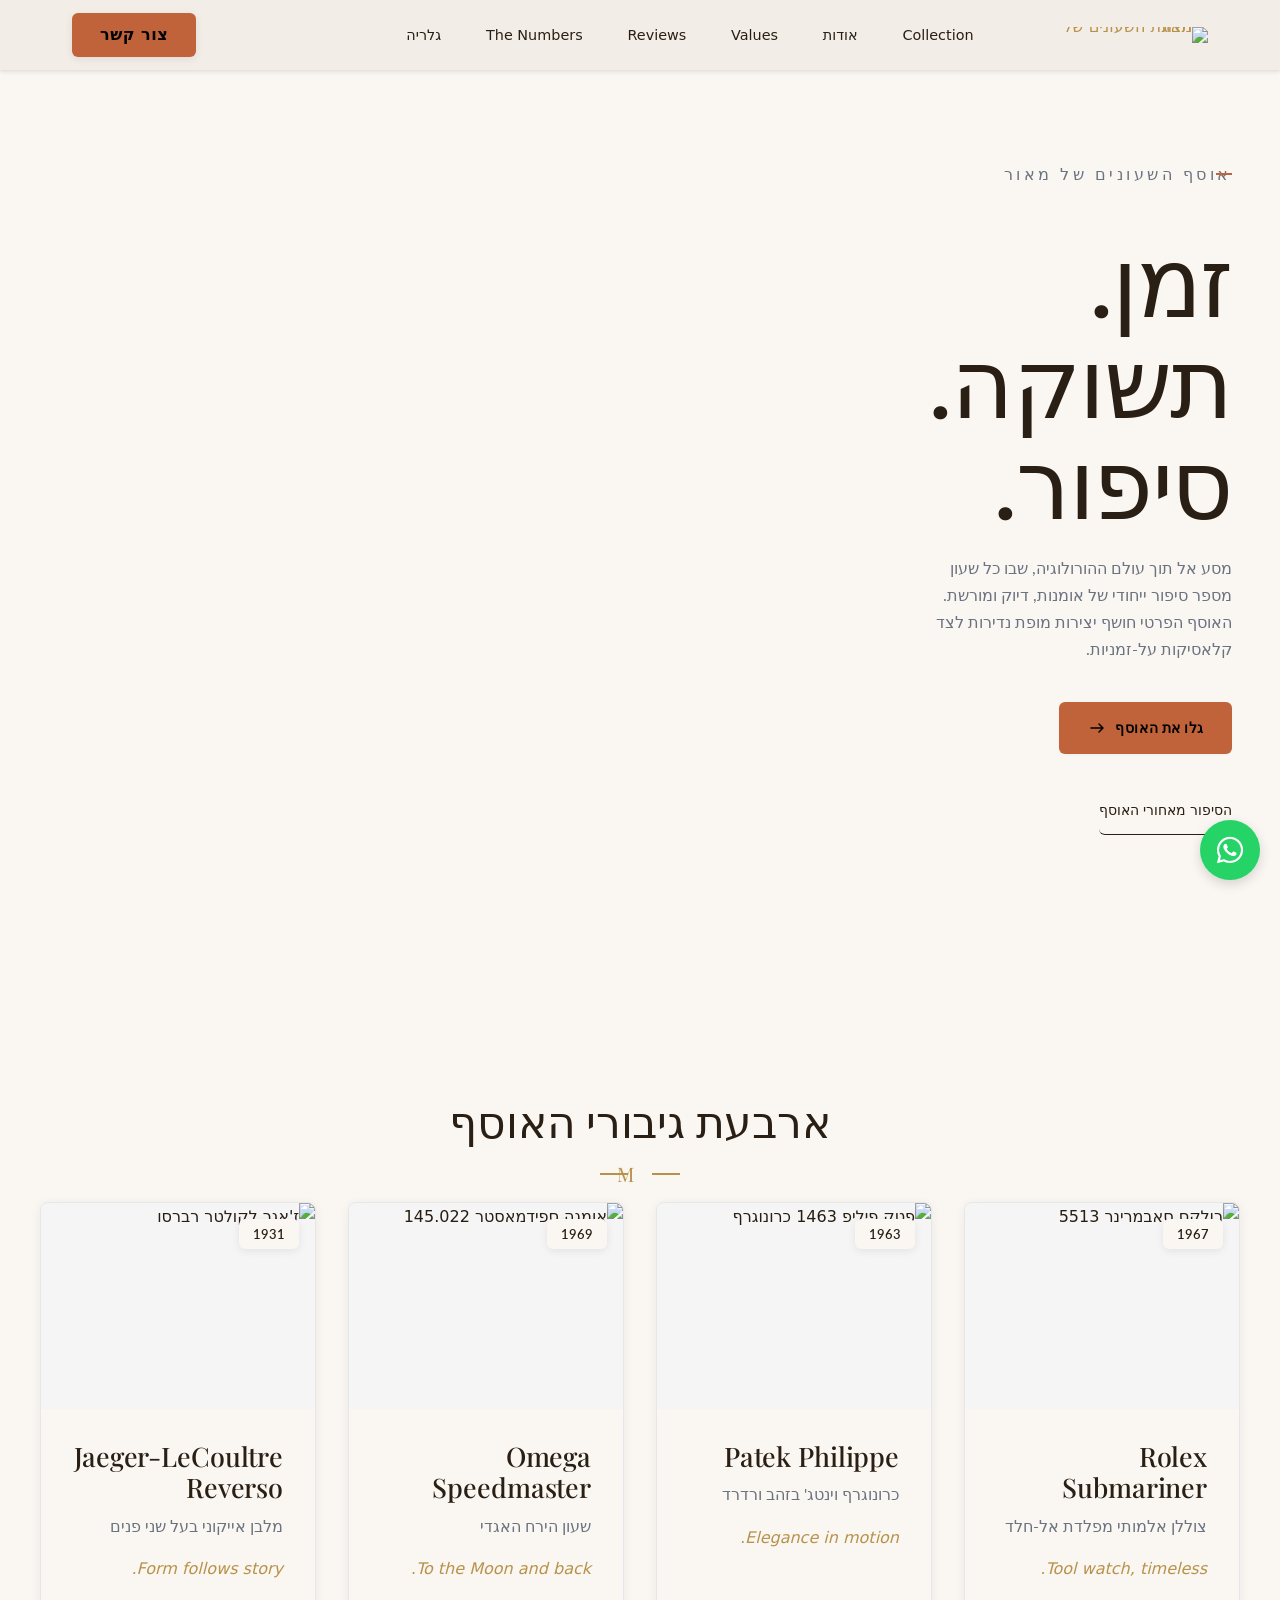
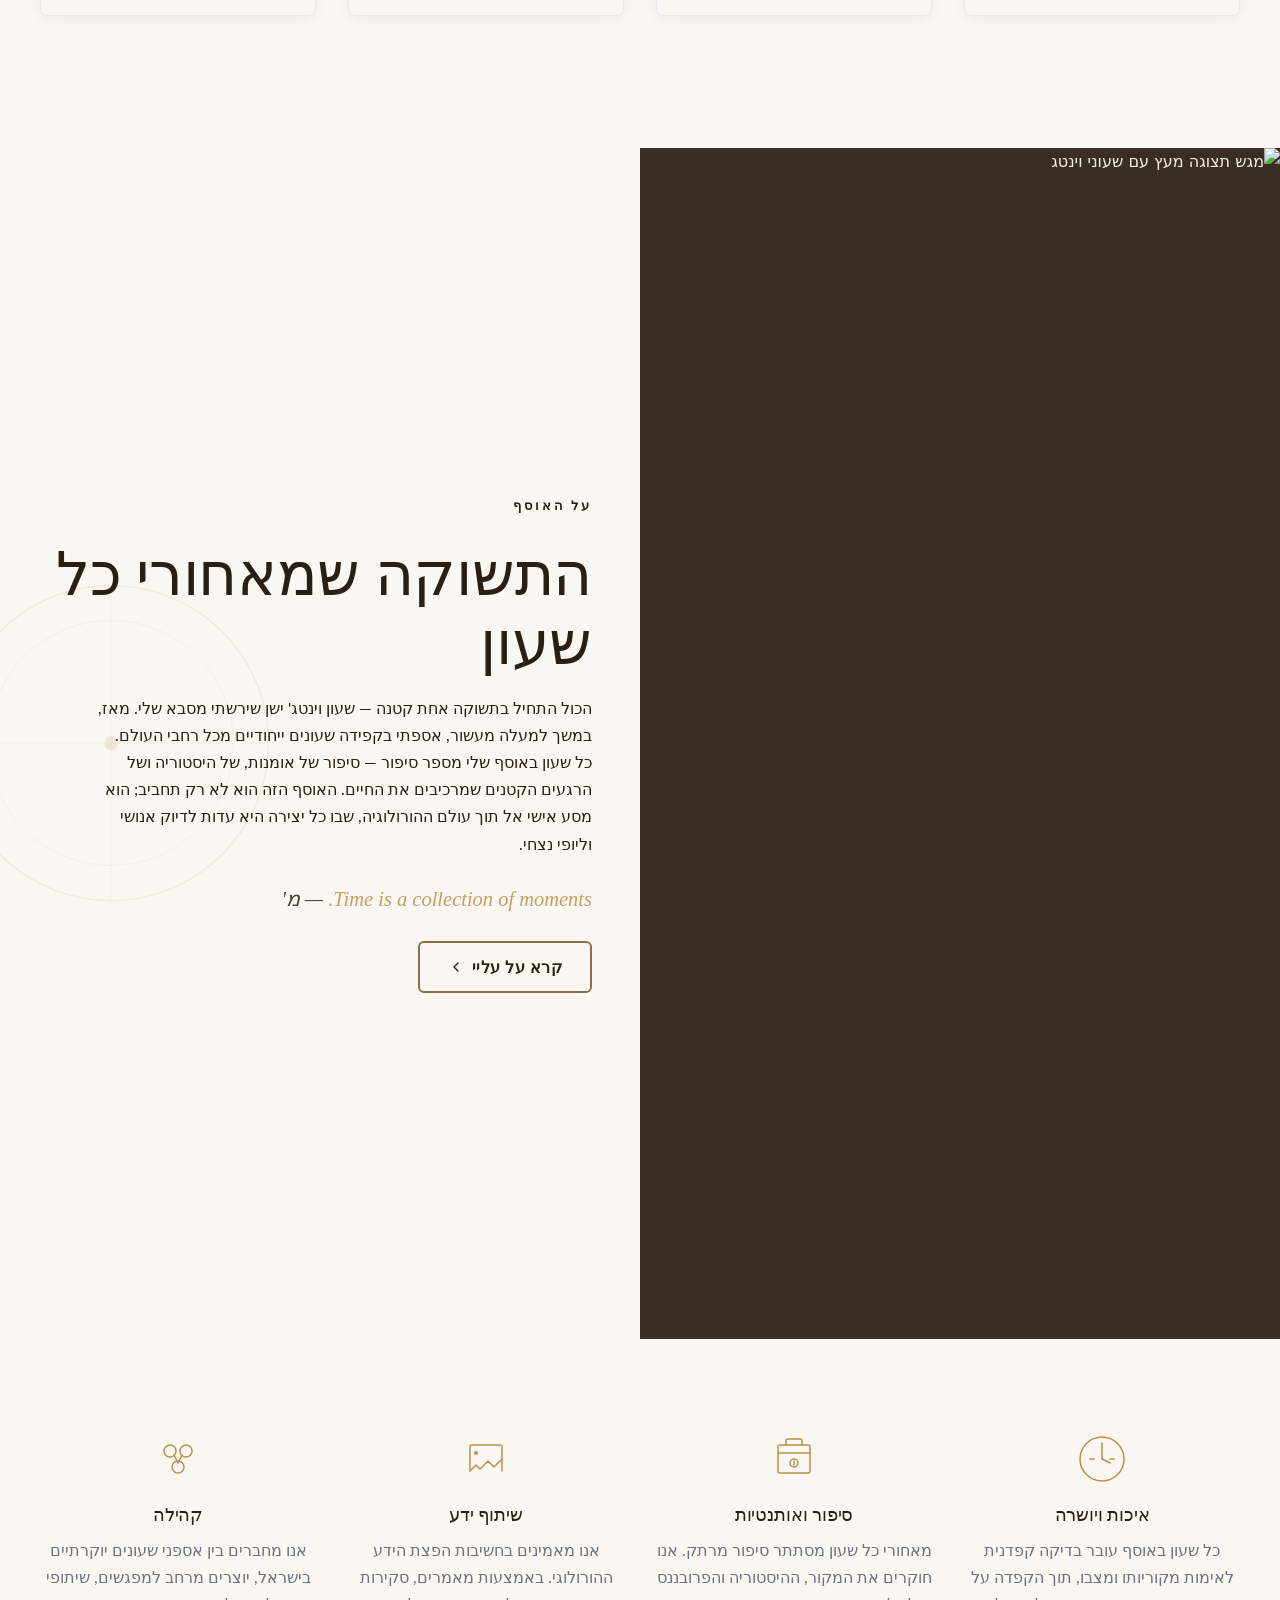
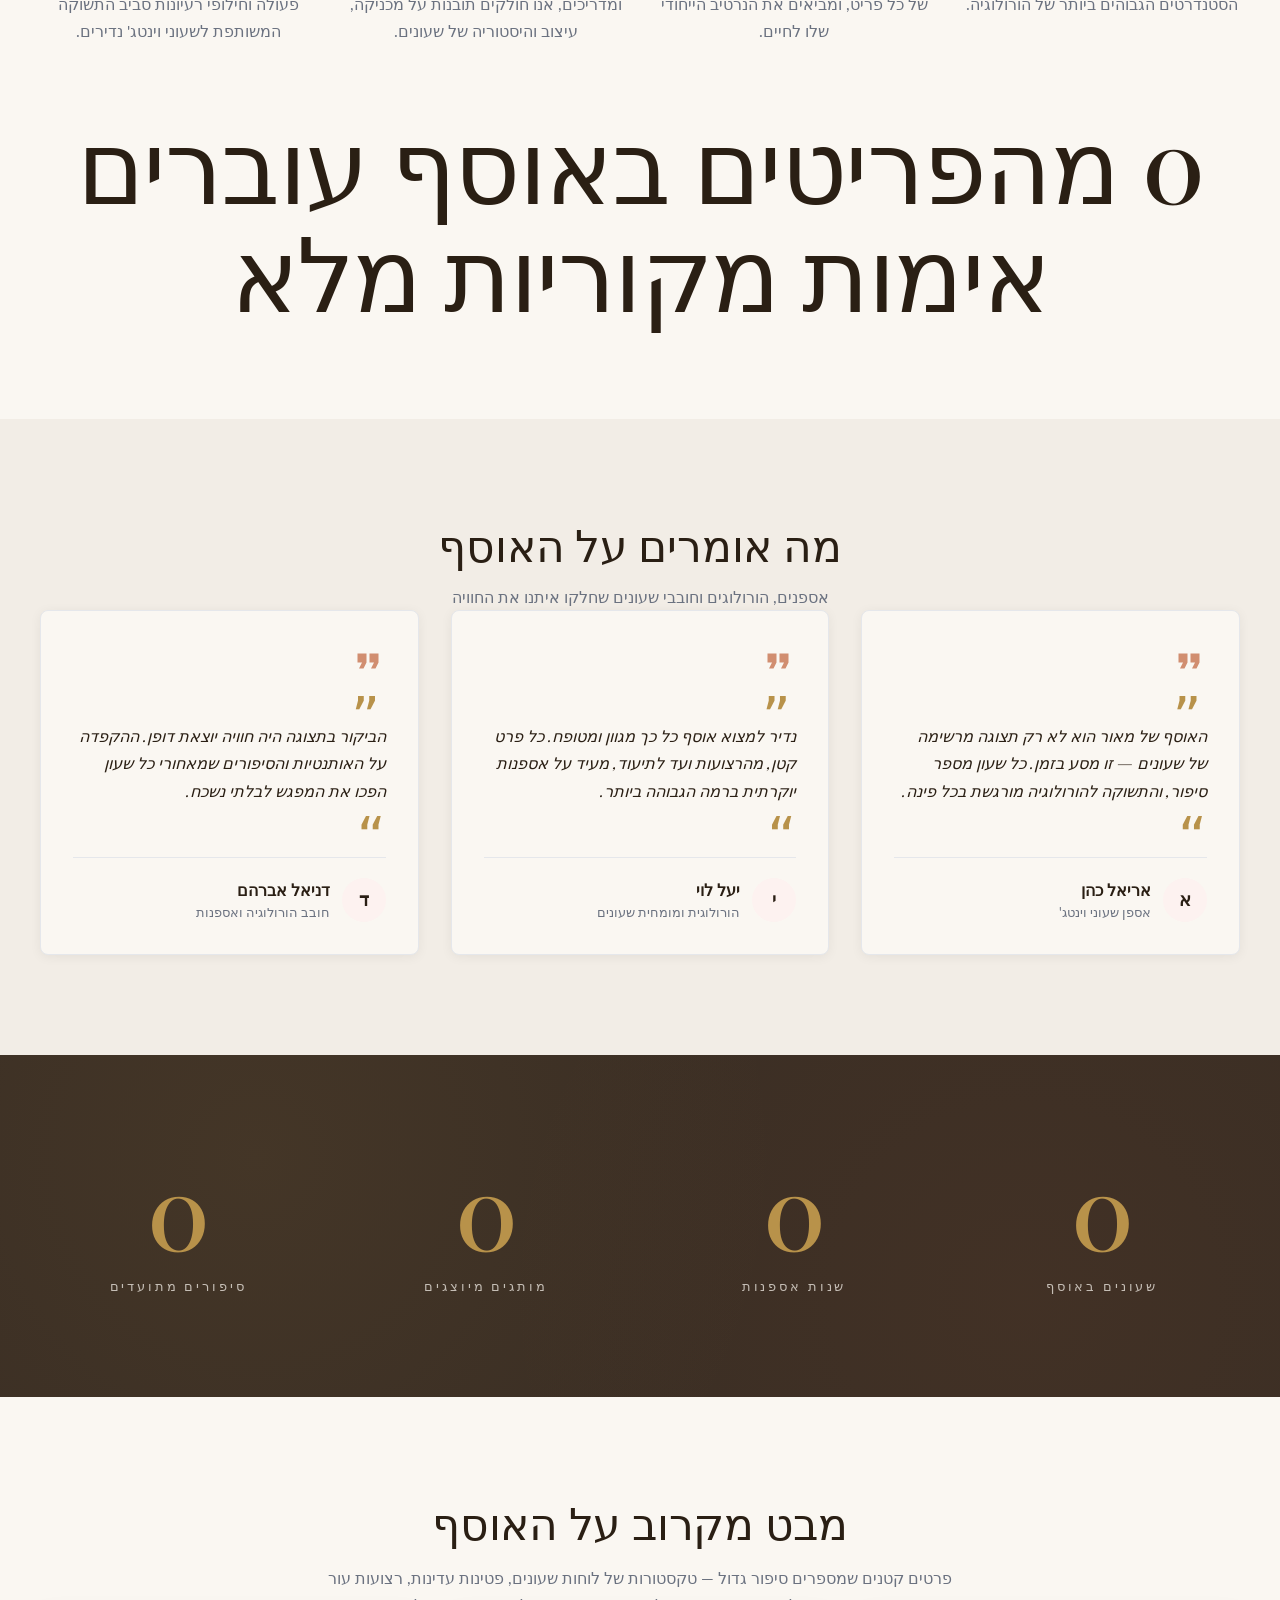
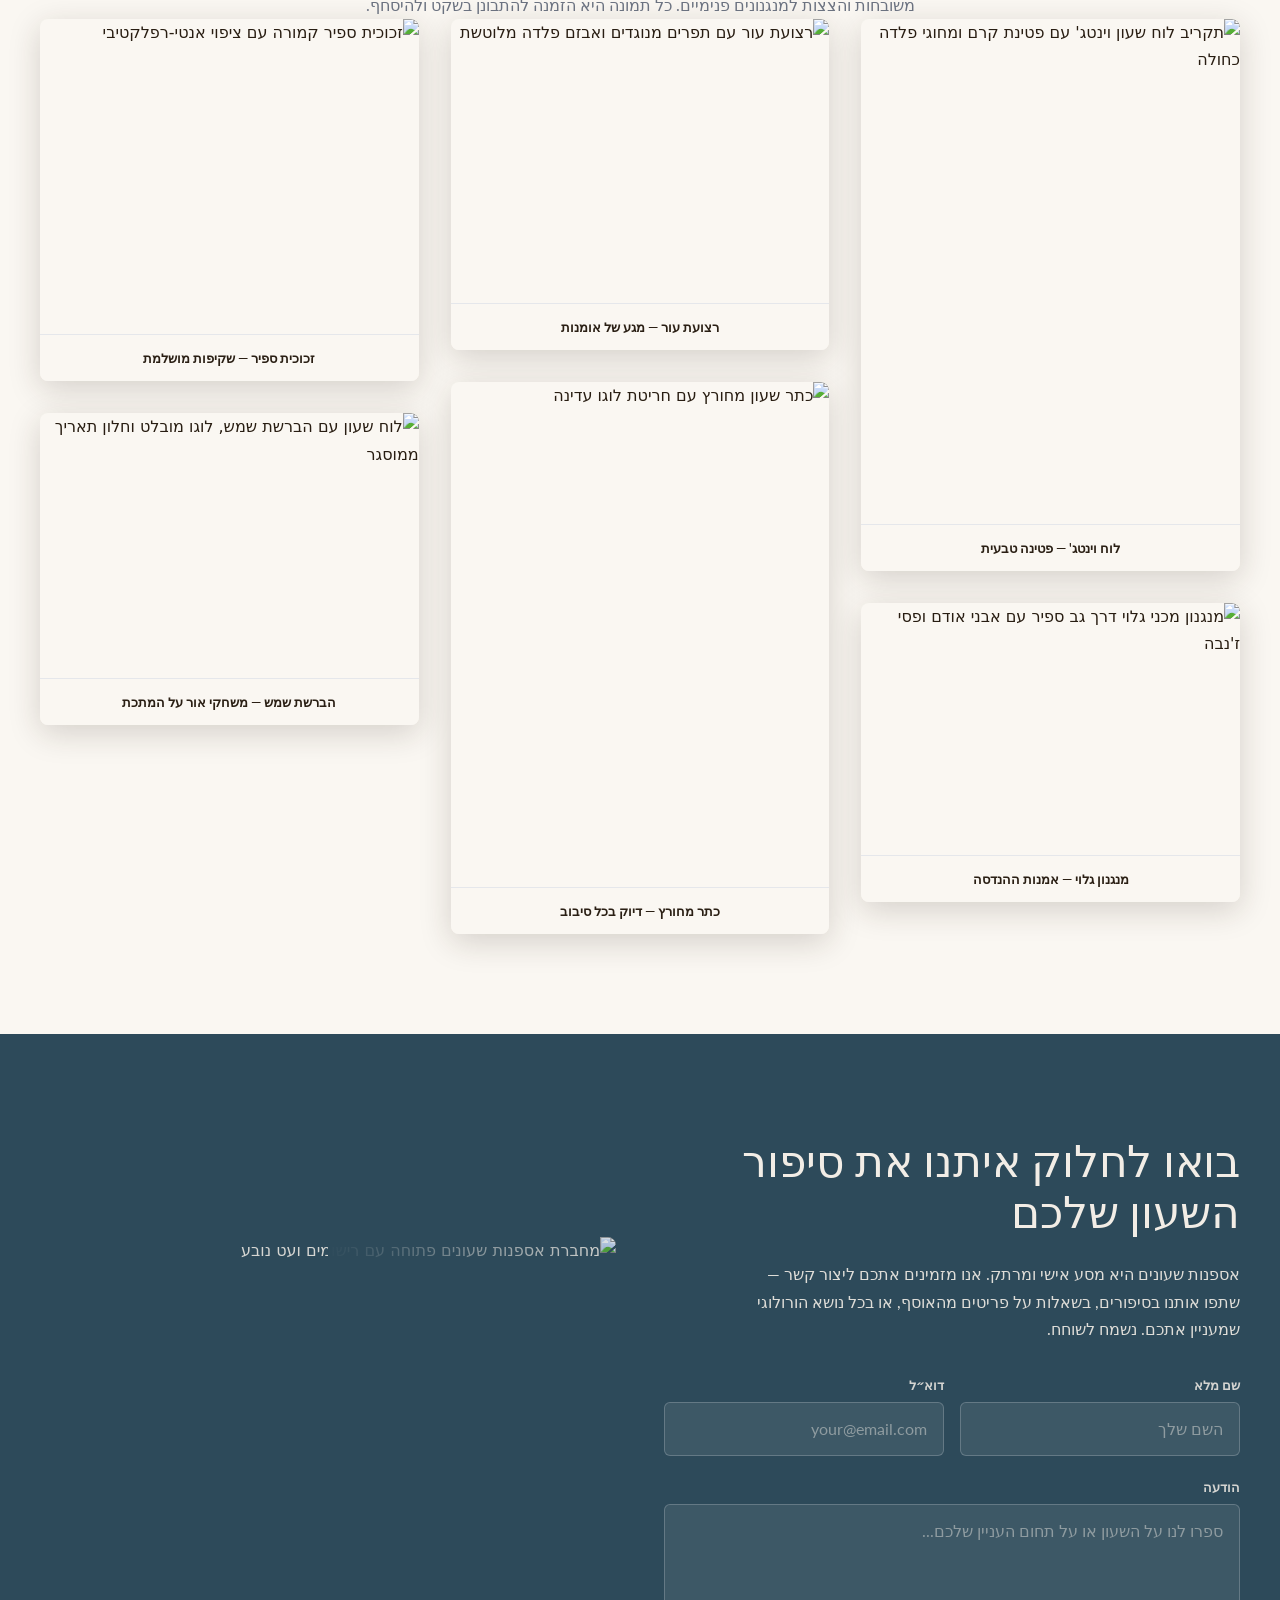
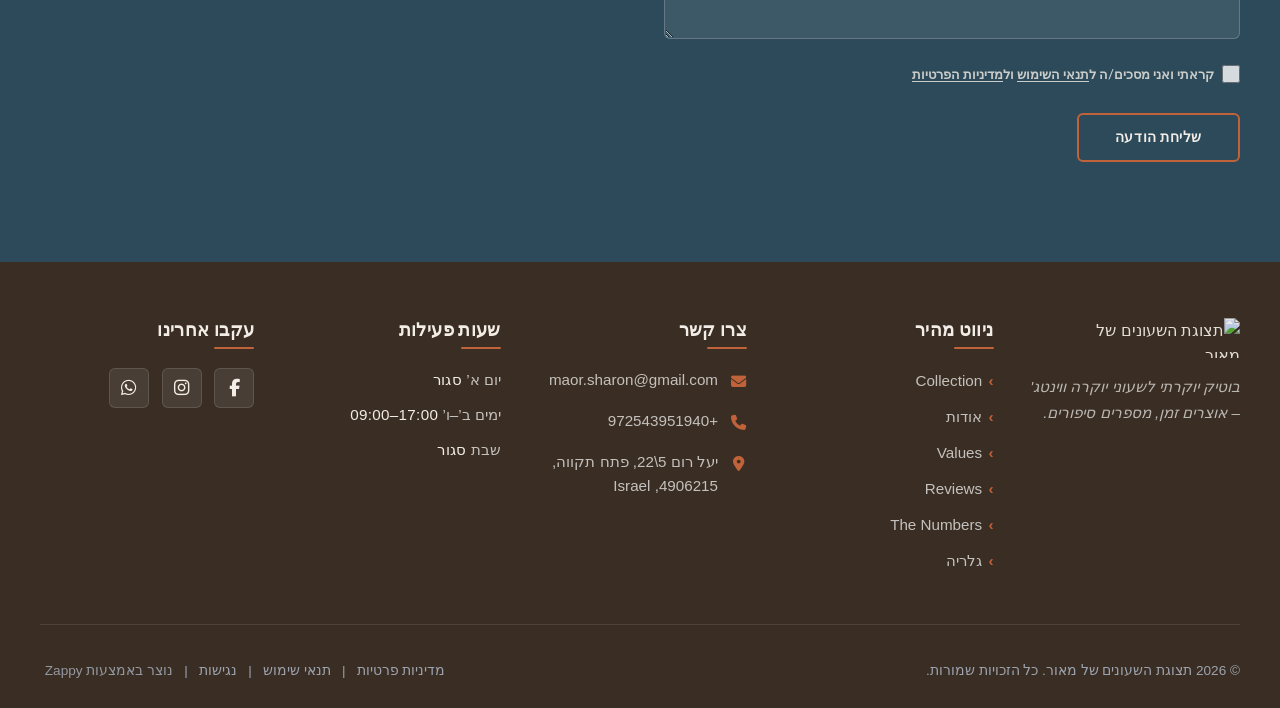
==== index.html @ b938b87b "Background sync: Progressive GitHub Sync" ====
<!DOCTYPE html>
<html lang="he" dir="rtl">
<head>
    <meta charset="UTF-8">
    <meta name="viewport" content="width=device-width, initial-scale=1.0">
    <meta name="robots" content="index, follow">
    <title>גלו את עולם ההורולוגיה — תצוגת השעונים של מאור</title>
    <meta name="description" content="התאהבו באוסף שעוני וינטג&#39; נדירים ויוקרתיים המוצגים בקפידה. חוויה הורולוגית עשירה שמחברת בין אומנות, זמן ותשוקה. היכנסו עכשיו והתרשמו!">
    <meta name="keywords" content="iw388105, אספנות שעונים יוקרתיים בישראל, שעוני וינטג' נדירים לאספנים, הורולוגיה ואספנות שעונים, תצוגת שעונים אספניים">
    
    <!-- Favicons -->
    <link rel="icon" type="image/x-icon" href="/assets/favicon.ico">
    <link rel="icon" type="image/png" sizes="16x16" href="/assets/favicon-16x16.png">
    <link rel="icon" type="image/png" sizes="32x32" href="/assets/favicon-32x32.png">
    <link rel="icon" type="image/png" sizes="48x48" href="/assets/favicon-48x48.png">
    <link rel="icon" type="image/png" sizes="192x192" href="/assets/favicon-192x192.png">
    <link rel="icon" type="image/png" sizes="512x512" href="/assets/favicon-512x512.png">
    <link rel="apple-touch-icon" href="/assets/apple-touch-icon.png">
    <!-- Zappy Analytics -->
<script>
(function() {
  'use strict';
  
  // Configuration
  var config = {
    websiteId: '06563b8d-215b-47f3-a5c0-c497921f1e57',
    apiUrl: 'https://qaapi.zappy5.com/api/analytics/track',
    sessionDuration: 30 * 60 * 1000, // 30 minutes
    visitorDuration: 30 * 24 * 60 * 60 * 1000, // 30 days
    trackPageViews: true,
    trackClicks: true,
    trackFormSubmissions: true
  };
  
  // Generate or retrieve persistent visitor ID (30 days)
  function getVisitorId() {
    var visitorKey = 'zappy_visitor_' + config.websiteId;
    var visitor = null;
    
    try {
      visitor = localStorage.getItem(visitorKey);
      if (visitor) {
        var visitorData = JSON.parse(visitor);
        var now = Date.now();
        
        // Check if visitor ID is still valid (30 days)
        if (now - visitorData.created < config.visitorDuration) {
          // Update last seen timestamp
          visitorData.lastSeen = now;
          localStorage.setItem(visitorKey, JSON.stringify(visitorData));
          return visitorData.id;
        }
      }
    } catch (e) {
      console.warn('Zappy Analytics: LocalStorage not available');
    }
    
    // Generate new visitor ID
    var newVisitorId = 'zv_' + Date.now() + '_' + Math.random().toString(36).substr(2, 9);
    
    try {
      localStorage.setItem(visitorKey, JSON.stringify({
        id: newVisitorId,
        created: Date.now(),
        lastSeen: Date.now()
      }));
    } catch (e) {
      // Continue without local storage
    }
    
    return newVisitorId;
  }
  
  // Generate or retrieve session ID (30 minutes)
  function getSessionId() {
    var sessionKey = 'zappy_session_' + config.websiteId;
    var session = null;
    
    try {
      session = sessionStorage.getItem(sessionKey);
      if (session) {
        var sessionData = JSON.parse(session);
        var now = Date.now();
        
        // Check if session is still valid
        if (now - sessionData.timestamp < config.sessionDuration) {
          // Update timestamp
          sessionData.timestamp = now;
          sessionStorage.setItem(sessionKey, JSON.stringify(sessionData));
          return sessionData.id;
        }
      }
    } catch (e) {
      console.warn('Zappy Analytics: SessionStorage not available');
    }
    
    // Generate new session ID
    var newSessionId = 'zs_' + Date.now() + '_' + Math.random().toString(36).substr(2, 9);
    
    try {
      sessionStorage.setItem(sessionKey, JSON.stringify({
        id: newSessionId,
        timestamp: Date.now()
      }));
    } catch (e) {
      // Continue without session storage
    }
    
    return newSessionId;
  }
  
  var visitorId = getVisitorId();
  var sessionId = getSessionId();
  
  // Site Optimization Agent — visual heatmap helpers
  function getBandAnchor(el) {
    var node = el;
    while (node && node !== document.body) {
      if (node.getAttribute && node.getAttribute('data-band-index') != null) {
        return { bandIndex: node.getAttribute('data-band-index'), sectionId: node.id || null };
      }
      node = node.parentElement;
    }
    node = el;
    while (node && node !== document.body) {
      if (node.tagName === 'SECTION' && node.id) {
        return { bandIndex: null, sectionId: node.id };
      }
      node = node.parentElement;
    }
    return { bandIndex: null, sectionId: null };
  }
  function heatmapFields(el, e) {
    var anchor = getBandAnchor(el);
    return {
      x: Math.round((e && e.pageX) || 0),
      y: Math.round((e && e.pageY) || 0),
      bandIndex: anchor.bandIndex,
      sectionId: anchor.sectionId
    };
  }
  function mergeFields(base, extra) {
    for (var k in extra) { if (Object.prototype.hasOwnProperty.call(extra, k)) base[k] = extra[k]; }
    return base;
  }
  // Track an event
  function trackEvent(eventType, data) {
    data = data || {};
    
    var eventData = {
      website_id: config.websiteId,
      event_type: eventType,
      page_path: window.location.pathname,
      referrer: document.referrer || 'direct',
      visitor_id: visitorId,
      session_id: sessionId,
      metadata: data
    };
    
    // Use sendBeacon if available (better for page unload events)
    if (navigator.sendBeacon) {
      var blob = new Blob([JSON.stringify(eventData)], { type: 'application/json' });
      navigator.sendBeacon(config.apiUrl, blob);
    } else {
      // Fallback to fetch
      fetch(config.apiUrl, {
        method: 'POST',
        headers: {
          'Content-Type': 'application/json'
        },
        body: JSON.stringify(eventData),
        keepalive: true
      }).catch(function(error) {
        console.warn('Zappy Analytics: Failed to track event', error);
      });
    }
  }
  
  // Track page view
  if (config.trackPageViews) {
    trackEvent('pageview', {
      title: document.title,
      url: window.location.href
    });
  }
  
  // Track clicks on important elements
  if (config.trackClicks) {
    document.addEventListener('click', function(e) {
      var target = e.target;
      
      // Track button clicks (counted as actions)
      if (target.tagName === 'BUTTON' || target.closest('button')) {
        var button = target.tagName === 'BUTTON' ? target : target.closest('button');
        var clickMeta = {
          element: 'button',
          text: button.textContent.trim().substring(0, 100),
          id: button.id || null,
          class: button.className || null
        };
        mergeFields(clickMeta, heatmapFields(button, e));
        trackEvent('click', clickMeta);
      }
      
      // Track link clicks (navigation - not counted as actions)
      else if (target.tagName === 'A' || target.closest('a')) {
        var link = target.tagName === 'A' ? target : target.closest('a');
        var navMeta = {
          element: 'link',
          text: link.textContent.trim().substring(0, 100),
          href: link.href,
          external: link.hostname !== window.location.hostname
        };
        mergeFields(navMeta, heatmapFields(link, e));
        trackEvent('navigation', navMeta);
      }
    }, true);
  }
  
  // Track scroll depth milestones (visual heatmap reach signal)
  (function() {
    var milestones = [25, 50, 75, 100];
    var fired = {};
    var maxDepth = 0;
    function computeDepth() {
      var doc = document.documentElement;
      var scrollable = (doc.scrollHeight - window.innerHeight);
      if (scrollable <= 0) return 100;
      return Math.min(100, Math.round(((window.scrollY || window.pageYOffset || 0) / scrollable) * 100));
    }
    var ticking = false;
    function onScroll() {
      if (ticking) return;
      ticking = true;
      window.requestAnimationFrame(function() {
        var depth = computeDepth();
        if (depth > maxDepth) maxDepth = depth;
        for (var i = 0; i < milestones.length; i++) {
          var m = milestones[i];
          if (depth >= m && !fired[m]) {
            fired[m] = true;
            trackEvent('scroll_depth', { milestone: m, maxDepthPct: maxDepth });
          }
        }
        ticking = false;
      });
    }
    window.addEventListener('scroll', onScroll, { passive: true });
  })();
  
  // Track form submissions
  if (config.trackFormSubmissions) {
    document.addEventListener('submit', function(e) {
      var form = e.target;
      
      trackEvent('form_submit', {
        form_id: form.id || null,
        form_name: form.name || null,
        form_action: form.action || null,
        form_method: form.method || 'GET'
      });
    }, true);
  }
  
  // Track time on page (send on page unload)
  var pageLoadTime = Date.now();
  
  window.addEventListener('beforeunload', function() {
    var timeOnPage = Math.floor((Date.now() - pageLoadTime) / 1000); // in seconds
    
    trackEvent('page_unload', {
      time_on_page: timeOnPage,
      page_path: window.location.pathname
    });
  });
  
  // Expose tracking function globally for custom events
  window.zappyAnalytics = {
    track: trackEvent,
    getVisitorId: function() { return visitorId; },
    getSessionId: function() { return sessionId; }
  };
  
})();
</script>
<!-- End Zappy Analytics -->
    <meta property="og:title" content="גלו את עולם ההורולוגיה — תצוגת השעונים של מאור">
    <meta property="og:description" content="התאהבו באוסף שעוני וינטג&#39; נדירים ויוקרתיים המוצגים בקפידה. חוויה הורולוגית עשירה שמחברת בין אומנות, זמן ותשוקה. היכנסו עכשיו והתרשמו!">
    <meta name="twitter:card" content="summary_large_image">
    <meta name="twitter:title" content="גלו את עולם ההורולוגיה — תצוגת השעונים של מאור">
    <meta name="twitter:description" content="התאהבו באוסף שעוני וינטג&#39; נדירים ויוקרתיים המוצגים בקפידה. חוויה הורולוגית עשירה שמחברת בין אומנות, זמן ותשוקה. היכנסו עכשיו והתרשמו!">
    <meta property="og:type" content="website">
  <meta property="og:locale" content="he_IL">
  
  
  
  
  
  <link rel="stylesheet" href="https://cdnjs.cloudflare.com/ajax/libs/font-awesome/6.4.0/css/all.min.css">
  <link rel="stylesheet" href="https://fonts.googleapis.com/css2?family=Playfair+Display:wght@400;500;600;700&amp;family=Lato:wght@400;700&amp;display=swap">
  <script defer="" data-zappy-gsap="https://cdnjs.cloudflare.com/ajax/libs/gsap/3.12.5/gsap.min.js" src="https://cdnjs.cloudflare.com/ajax/libs/gsap/3.12.5/gsap.min.js"></script>
  <script defer="" data-zappy-gsap="https://cdnjs.cloudflare.com/ajax/libs/gsap/3.12.5/ScrollTrigger.min.js" src="https://cdnjs.cloudflare.com/ajax/libs/gsap/3.12.5/ScrollTrigger.min.js"></script>
  <link rel="preconnect" href="https://fonts.googleapis.com">
  <link rel="preconnect" href="https://fonts.gstatic.com" crossorigin="">
  <style>
    .skip-link { position: absolute; top: 0; left: 0; transform: translateY(-200%); padding: 12px 18px; background: var(--bg-dark, #1a1a1a); color: var(--text-light, #fff); font-weight: 600; border-radius: 0 0 8px 0; z-index: 10000; }
    .skip-link:focus { transform: none; outline: 2px solid var(--ring, #fff); outline-offset: 2px; }
    :focus-visible { outline: 2px solid var(--ring, currentColor); outline-offset: 3px; }
  </style>


  
    <!-- Favicons -->
    <link rel="icon" type="image/x-icon" href="/assets/favicon.ico">
    <link rel="icon" type="image/png" sizes="16x16" href="/assets/favicon-16x16.png">
    <link rel="icon" type="image/png" sizes="32x32" href="/assets/favicon-32x32.png">
    <link rel="icon" type="image/png" sizes="48x48" href="/assets/favicon-48x48.png">
    <link rel="icon" type="image/png" sizes="192x192" href="/assets/favicon-192x192.png">
    <link rel="icon" type="image/png" sizes="512x512" href="/assets/favicon-512x512.png">
    <link rel="apple-touch-icon" href="/assets/apple-touch-icon.png">
    <!-- Cookie Consent -->
    <link rel="stylesheet" href="https://cdn.jsdelivr.net/npm/vanilla-cookieconsent@3/dist/cookieconsent.css">
    <script src="https://cdn.jsdelivr.net/npm/vanilla-cookieconsent@3/dist/cookieconsent.umd.js"></script>
    <!-- Mickidum Accessibility Toolbar -->
    <script src="https://cdn.jsdelivr.net/gh/mickidum/acc_toolbar/acctoolbar/acctoolbar.min.js"></script>
    <link rel="stylesheet" href="/styles.css">
    <script>window.ZAPPY_WEBSITE_ID = "06563b8d-215b-47f3-a5c0-c497921f1e57"; window.ZAPPY_API_BASE = "https://qaapi.zappy5.com";</script>

    <style id="zappy-dropdown-submenu-styles">
      /* ========== DESKTOP DROPDOWN SUBMENU STYLES ========== */
      /* Base styles for dropdown submenus - parent must be positioned */
      .nav-menu li:has(.sub-menu), nav li:has(.sub-menu), .navbar li:has(.sub-menu), #navMenu li:has(.sub-menu) { position: relative; }
      /* Submenu base - hidden by default */
      .nav-menu .sub-menu, nav .sub-menu, .navbar .sub-menu, #navMenu .sub-menu { display: block !important; position: absolute !important; top: 100%; left: 0; min-width: 220px; background: white; border-radius: 8px; box-shadow: 0 8px 25px rgba(0,0,0,0.15); padding: 8px 0; opacity: 0; visibility: hidden; transform: translateY(10px); transition: all 0.3s ease; z-index: 1000; list-style: none; pointer-events: none; }
      /* CRITICAL: Desktop hover styles to show dropdown */
      .nav-menu li:hover > .sub-menu, nav li:hover > .sub-menu, .navbar li:hover > .sub-menu, #navMenu li:hover > .sub-menu { opacity: 1 !important; visibility: visible !important; transform: translateY(0) !important; pointer-events: auto !important; }
      /* Submenu item styling */
      .sub-menu li { list-style: none; margin: 0; padding: 0; }
      .sub-menu a { display: block !important; padding: 10px 16px !important; color: var(--text-dark, #333) !important; font-weight: 500; text-decoration: none; white-space: nowrap; transition: background-color 0.2s; }
      .sub-menu .zappy-nav-child > a { padding-left: 28px !important; font-size: 0.9em !important; opacity: 0.85 !important; }
      [dir="rtl"] .sub-menu .zappy-nav-child > a, html[lang="he"] .sub-menu .zappy-nav-child > a, html[lang="ar"] .sub-menu .zappy-nav-child > a { padding-left: 10px !important; padding-right: 28px !important; }
      .sub-menu .zappy-nav-parent > a { font-weight: 600 !important; }
      .sub-menu a:hover { background-color: #f5f5f5; }
      /* RTL (Hebrew/Arabic) dropdown positioning */
      [dir="rtl"] .nav-menu .sub-menu, [dir="rtl"] nav .sub-menu, [dir="rtl"] .navbar .sub-menu, html[lang="he"] .nav-menu .sub-menu, html[lang="he"] nav .sub-menu, html[lang="he"] .navbar .sub-menu, html[lang="ar"] .nav-menu .sub-menu, html[lang="ar"] nav .sub-menu, html[lang="ar"] .navbar .sub-menu { left: auto !important; right: 0 !important; }
      /* Hide empty dropdown menus (exclude catalog sub-menus that use <a> children instead of <li>) */
      .sub-menu:empty, .sub-menu:not(:has(li:not(.zappy-hidden-menu-item))):not(:has(> a)), .sub-menu:not(:has(li)):not(:has(> a)) { display: none !important; opacity: 0 !important; visibility: hidden !important; pointer-events: none !important; }
      /* Desktop: show submenu on Menu Group hover */
      li:has(.menu-group-title):hover > .sub-menu { opacity: 1 !important; visibility: visible !important; transform: translateY(0) !important; pointer-events: auto !important; }
      /* Menu Group title styling */
      .nav-menu > li > .menu-group-title, #navMenu > li > .menu-group-title { display: inline-block; padding: 0.5rem 1rem; cursor: default; user-select: none; }
      
      /* ========== MOBILE SUBMENU STYLES ========== */
      @media (max-width: 768px) {
        .nav-menu .sub-menu, nav .sub-menu, .navbar .sub-menu, #navMenu .sub-menu { position: static !important; transform: none !important; box-shadow: none !important; background: transparent !important; max-height: 0; overflow: hidden; opacity: 0; visibility: hidden; transition: max-height 0.3s ease, opacity 0.3s ease; padding: 0 !important; border-radius: 0 !important; }
        .navbar .sub-menu.mobile-expanded, .nav-menu .sub-menu.mobile-expanded, #navMenu .sub-menu.mobile-expanded { max-height: none !important; overflow-y: visible !important; opacity: 1 !important; visibility: visible !important; padding: 8px 0 8px 16px !important; }
        [dir="rtl"] .sub-menu.mobile-expanded, html[lang="he"] .sub-menu.mobile-expanded { padding: 8px 16px 8px 0 !important; }
        /* Disable hover behavior on mobile */
        .nav-menu li:hover > .sub-menu, nav li:hover > .sub-menu, .navbar li:hover > .sub-menu, #navMenu li:hover > .sub-menu { opacity: 0; visibility: hidden; pointer-events: none; }
        .nav-menu li > .sub-menu.mobile-expanded, nav li > .sub-menu.mobile-expanded, .navbar li > .sub-menu.mobile-expanded, #navMenu li > .sub-menu.mobile-expanded { opacity: 1 !important; visibility: visible !important; pointer-events: auto !important; }
        .nav-menu li:has(.sub-menu), nav li:has(.sub-menu), .navbar li:has(.sub-menu), #navMenu li:has(.sub-menu) { display: flex !important; flex-wrap: wrap !important; align-items: center !important; position: relative !important; min-height: 44px !important; }
        .nav-menu li:has(.sub-menu) > a, nav li:has(.sub-menu) > a, .navbar li:has(.sub-menu) > a, #navMenu li:has(.sub-menu) > a { flex: 1 !important; min-width: 0 !important; }
        .nav-menu li:has(.sub-menu) > .menu-group-title, nav li:has(.sub-menu) > .menu-group-title, .navbar li:has(.sub-menu) > .menu-group-title, #navMenu li:has(.sub-menu) > .menu-group-title { flex: 1 !important; min-width: 0 !important; padding: 0 !important; line-height: inherit !important; }
        .nav-menu li:has(.sub-menu) > .sub-menu, nav li:has(.sub-menu) > .sub-menu, .navbar li:has(.sub-menu) > .sub-menu, #navMenu li:has(.sub-menu) > .sub-menu { flex-basis: 100% !important; width: 100% !important; }
        .nav-menu li:has(.sub-menu) > a [class*="chevron"], .nav-menu li:has(.sub-menu) > a [class*="arrow"], .nav-menu li:has(.sub-menu) > a .fa-chevron-down, .nav-menu li:has(.sub-menu) > a .fa-angle-down, nav li:has(.sub-menu) > a [class*="chevron"], nav li:has(.sub-menu) > a [class*="arrow"], #navMenu li:has(.sub-menu) > a [class*="chevron"], #navMenu li:has(.sub-menu) > a [class*="arrow"] { display: none !important; visibility: hidden !important; }
        .mobile-submenu-toggle { display: flex !important; align-items: center !important; justify-content: center !important; width: 44px !important; height: auto !important; background: transparent !important; border: none !important; cursor: pointer !important; color: var(--text-dark) !important; position: static !important; flex-shrink: 0 !important; align-self: stretch !important; z-index: 2 !important; padding: 0 !important; margin: 0 !important; }
        .mobile-submenu-toggle::after { content: '' !important; width: 0 !important; height: 0 !important; border-left: 6px solid transparent !important; border-right: 6px solid transparent !important; border-top: 7px solid currentColor !important; transition: transform 0.3s ease !important; }
        .mobile-submenu-toggle.expanded::after { transform: rotate(180deg) !important; }
        .sub-menu a { padding: 10px 0 !important; display: block !important; color: var(--text-dark) !important; white-space: normal !important; }
        .sub-menu .zappy-nav-child > a { padding-left: 28px !important; font-size: 0.9em !important; opacity: 0.85 !important; }
        [dir="rtl"] .sub-menu .zappy-nav-child > a, html[lang="he"] .sub-menu .zappy-nav-child > a, html[lang="ar"] .sub-menu .zappy-nav-child > a { padding-left: 0 !important; padding-right: 28px !important; }
        .sub-menu .zappy-nav-parent > a { font-weight: 600 !important; }
        .nav-menu.active, #navMenu.active { max-width: 100vw !important; overflow-x: hidden !important; box-sizing: border-box !important; }
        .navbar .sub-menu li a, nav.navbar .sub-menu li a, .zappy-products-dropdown .sub-menu a { color: var(--text-dark) !important; }
      }
      @media (min-width: 769px) { .mobile-submenu-toggle { display: none !important; } }
    </style>

    <style id="zappy-widget-visibility">
      html[dir="rtl"] .whatsapp-float { right: 20px !important; left: auto !important; }
      html[dir="ltr"] .whatsapp-float, html:not([dir]) .whatsapp-float { left: 20px !important; right: auto !important; }
      html[dir="rtl"] #mic-access-tool-general-button, html[dir="rtl"] .mic-access-tool-general-button,
      html[dir="rtl"] #mic-init-access-tool .mic-access-tool-general-button,
      html[dir="rtl"] #mic-init-access-tool #mic-access-tool-general-button,
      html[dir="rtl"] ._access-icon { left: 20px !important; right: auto !important; }
      html[dir="ltr"] #mic-access-tool-general-button, html[dir="ltr"] .mic-access-tool-general-button,
      html[dir="ltr"] #mic-init-access-tool .mic-access-tool-general-button,
      html[dir="ltr"] #mic-init-access-tool #mic-access-tool-general-button,
      html[dir="ltr"] ._access-icon,
      html:not([dir]) #mic-access-tool-general-button, html:not([dir]) .mic-access-tool-general-button,
      html:not([dir]) #mic-init-access-tool .mic-access-tool-general-button,
      html:not([dir]) #mic-init-access-tool #mic-access-tool-general-button,
      html:not([dir]) ._access-icon { right: 20px !important; left: auto !important; }
      @media (max-width: 768px) { .whatsapp-float { display: flex !important; } }
      @media (min-width: 769px) { .whatsapp-float { display: flex !important; } }
      @media (max-width: 768px) {
        #mic-access-tool-general-button, .mic-access-tool-general-button,
        #mic-init-access-tool .mic-access-tool-general-button, #mic-init-access-tool #mic-access-tool-general-button,
        ._access-icon { display: flex !important; visibility: visible !important; opacity: 1 !important; pointer-events: auto !important; }
        #mic-access-tool-box.opened-mic-access-tool, .mic-access-tool-box.opened-mic-access-tool,
        #mic-init-access-tool #mic-access-tool-box.opened-mic-access-tool {
          visibility: visible !important; opacity: 1 !important; pointer-events: auto !important;
        }
      }
      @media (min-width: 769px) {
        #mic-access-tool-general-button, .mic-access-tool-general-button,
        #mic-init-access-tool .mic-access-tool-general-button, #mic-init-access-tool #mic-access-tool-general-button,
        ._access-icon { display: flex !important; visibility: visible !important; opacity: 1 !important; pointer-events: auto !important; }
        #mic-access-tool-box.opened-mic-access-tool, .mic-access-tool-box.opened-mic-access-tool,
        #mic-init-access-tool #mic-access-tool-box.opened-mic-access-tool {
          visibility: visible !important; opacity: 1 !important; pointer-events: auto !important;
        }
      }
    </style>
</head>
<body>
<a class="skip-link" href="#main">דלג לתוכן הראשי</a>
  <nav class="navbar" dir="rtl">
  <button class="mobile-toggle" id="mobileToggle" aria-label="Menu">
    <svg class="hamburger-icon" width="24" height="24" viewBox="0 0 24 24" fill="none">
      <path d="M3 12h18M3 6h18M3 18h18" stroke="currentColor" stroke-width="2" stroke-linecap="round"></path>
    </svg>
    <svg class="close-icon" width="24" height="24" viewBox="0 0 24 24" fill="none" style="display: none;">
      <path d="M18 6L6 18M6 6l12 12" stroke="currentColor" stroke-width="2" stroke-linecap="round"></path>
    </svg>
  </button>
  
  <button class="phone-header-btn" data-phone="+972543951940" aria-label="Call">
    <svg width="20" height="20" viewBox="0 0 24 24" fill="currentColor">
      <path d="M22 16.92v3a2 2 0 0 1-2.18 2 19.79 19.79 0 0 1-8.63-3.07 19.5 19.5 0 0 1-6-6 19.79 19.79 0 0 1-3.07-8.67A2 2 0 0 1 4.11 2h3a2 2 0 0 1 2 1.72 12.84 12.84 0 0 0 .7 2.81 2 2 0 0 1-.45 2.11L8.09 9.91a16 16 0 0 0 6 6l1.27-1.27a2 2 0 0 1 2.11-.45 12.84 12.84 0 0 0 2.81.7A2 2 0 0 1 22 16.92z"></path>
    </svg>
  </button>

  <div class="nav-container">
    <div class="nav-right-group"><div class="nav-brand">
      <a href="/" class="logo-link"><img class="logo" src="/assets/watch-collection-horology-logo-1782279352563-g0u8uw.webp?v=1782279352776-vue49p" alt="תצוגת השעונים של מאור"></a>
    </div><ul class="nav-menu" id="navMenu"><li><a href="#products">Collection</a></li><li><a href="#about">אודות</a></li><li><a href="#features">Values</a></li><li><a href="#testimonials">Reviews</a></li><li><a href="#stats">The Numbers</a></li><li><a href="#gallery">גלריה</a></li><li class="mobile-contact-link nav-cta-mobile-item"><a href="#cta" class="nav-cta-btn">צור קשר</a></li></ul></div>
    
    
    
    <div class="nav-cta-container">
      <a href="#cta" class="nav-cta-btn">צור קשר</a>
    </div>
  </div>
</nav>
<script>

// Navbar Mobile Menu Toggle and Contrast Fix
(function() {
  // Use 'load' event instead of 'DOMContentLoaded' to ensure we run AFTER all other scripts
  window.addEventListener('load', function() {
    
    // FIX MOBILE BUTTON CONTRAST
    // Detect navbar background color and apply contrasting color to mobile buttons
    const navbar = document.querySelector('.navbar, nav, header');
    if (!navbar) {
      console.log('[Navbar] Navbar element not found');
      return;
    }
    
    // DECLARE VARIABLES EARLY to avoid Temporal Dead Zone errors
    // These are used in multiple places below
    let mobileToggle = document.getElementById('mobileToggle') ||
                       document.querySelector('.mobile-toggle') ||
                       document.querySelector('.hamburger') ||
                       document.querySelector('.hamburger-menu') ||
                       document.querySelector('.menu-toggle') ||
                       document.querySelector('.burger-menu') ||
                       document.querySelector('[aria-label="Menu"]') ||
                       document.querySelector('[aria-label="תפריט"]');
    
    const phoneBtn = document.querySelector('.phone-header-btn');
    
    const computedStyle = window.getComputedStyle(navbar);
    let bgColor = computedStyle.backgroundColor;
    
    console.log('[Navbar] Initial navbar background:', bgColor);
    
    // Check if background is transparent or rgba with 0 alpha
    const isTransparent = bgColor === 'transparent' || 
                         bgColor === 'rgba(0, 0, 0, 0)' ||
                         (bgColor.startsWith('rgba') && bgColor.includes(', 0)'));
    
    if (isTransparent) {
      // Check for background-image or gradient
      const bgImage = computedStyle.backgroundImage;
      if (bgImage && bgImage !== 'none') {
        console.log('[Navbar] Navbar has background image/gradient, using dark text');
        bgColor = 'rgb(240, 240, 240)'; // Assume light background
      } else {
        // Transparent navbar - check body background
        const bodyBg = window.getComputedStyle(document.body).backgroundColor;
        console.log('[Navbar] Navbar transparent, using body background:', bodyBg);
        bgColor = bodyBg;
      }
    }
    
    // Calculate luminance to determine if background is light or dark
    const rgb = bgColor.match(/\d+/g);
    if (rgb && rgb.length >= 3) {
      const r = parseInt(rgb[0]);
      const g = parseInt(rgb[1]);
      const b = parseInt(rgb[2]);
      const luminance = (0.299 * r + 0.587 * g + 0.114 * b) / 255;
      
      // Mobile button colors are set by Claude's AI-generated CSS (same as .nav-menu a)
      // No dynamic color overrides needed - colors come from the generated navbar CSS
      console.log('[Navbar] Mobile button colors preserved from Claude CSS (luminance:', luminance.toFixed(2) + ')');
      
      // FIX ICON SIZES - Ensure SVGs are properly sized and visible
      // INJECT CRITICAL CSS TO OVERRIDE ANY CONFLICTING RULES
      const criticalCSS = document.createElement('style');
      criticalCSS.id = 'zappy-mobile-nav-fix';
      const htmlLang = document.documentElement.lang || 'en';
      const htmlDir = document.documentElement.dir || 'ltr';
      // Check both dir attribute AND lang for RTL detection
      // dir="rtl" is the most reliable indicator
      const isRTL = htmlDir === 'rtl' || htmlLang === 'he' || htmlLang === 'ar';
      
      criticalCSS.textContent = `
        /* Hide mobile buttons on desktop, show only on mobile */
        @media (min-width: 769px) {
          .mobile-toggle,
          .phone-header-btn {
            display: none !important;
          }
        }
        
        /* Show and position mobile buttons correctly on mobile */
        @media (max-width: 768px) {
          .navbar,
          nav.navbar {
            min-height: 70px !important;
          }

          .mobile-toggle,
          .phone-header-btn {
            position: absolute !important;
            top: 0 !important;
            bottom: 0 !important;
            margin-top: auto !important;
            margin-bottom: auto !important;
            transform: none !important;
            z-index: 1001 !important;
            display: flex !important;
            align-items: center !important;
            justify-content: center !important;
            width: 36px !important;
            height: 36px !important;
            border-radius: 50% !important;
            border: none !important;
            cursor: pointer !important;
            padding: 6px !important;
            background: none !important;
            color: var(--nav-text, var(--text-light)) !important;
            touch-action: manipulation !important;
            -webkit-tap-highlight-color: transparent !important;
          }

          html[data-zappy-site-type="ecommerce"] .phone-header-btn,
          body[data-zappy-site-type="ecommerce"] .phone-header-btn,
          html[data-zappy-site-type="ecommerce"] header .phone-header-btn,
          html[data-zappy-site-type="ecommerce"] nav .phone-header-btn {
            display: none !important;
            visibility: hidden !important;
            width: 0 !important;
            height: 0 !important;
            min-width: 0 !important;
            overflow: hidden !important;
          }
          
          /* LTR positioning (default): hamburger LEFT, phone RIGHT */
          html:not([dir="rtl"]):not([lang="he"]):not([lang="ar"]) .mobile-toggle,
          html[dir="ltr"] .mobile-toggle {
            left: 12px !important;
            right: auto !important;
          }
          html:not([dir="rtl"]):not([lang="he"]):not([lang="ar"]) .phone-header-btn,
          html[dir="ltr"] .phone-header-btn {
            right: 12px !important;
            left: auto !important;
          }
          
          /* RTL positioning: hamburger RIGHT, phone LEFT */
          html[dir="rtl"] .mobile-toggle,
          html[lang="he"] .mobile-toggle,
          html[lang="ar"] .mobile-toggle {
            right: 12px !important;
            left: auto !important;
          }
          html[dir="rtl"] .phone-header-btn,
          html[lang="he"] .phone-header-btn,
          html[lang="ar"] .phone-header-btn {
            left: 12px !important;
            right: auto !important;
          }
          
          /* CRITICAL: Ensure nav-container has min-height on mobile */
          /* All children are positioned absolutely/fixed on mobile, so height:auto collapses to 0 */
          .nav-container {
            min-height: 70px !important;
            position: relative !important;
          }
          
          /* Ensure SVG icons are properly sized and inherit color */
          .mobile-toggle svg,
          .phone-header-btn svg {
            width: 24px !important;
            height: 24px !important;
            /* Don't force display - let JavaScript control hamburger/close toggle */
          }
          
          /* Reset nav-cta-container on mobile - remove desktop box-shadow/padding */
          /* that creates a visible ghost box when CTA button is hidden */
          .nav-cta-container {
            box-shadow: none !important;
            padding: 0 !important;
          }
          
          /* Hide nav-cta-container entirely on mobile when there's no lang-switcher */
          /* (only the CTA button is inside, and it's hidden on mobile) */
          .nav-cta-container:not(:has(.lang-switcher)) {
            display: none !important;
          }
          
          /* CRITICAL: Prevent hero image fade gradient from bleeding over headline text */
          /* The .image-fade-gradient has bottom: -30px (extends below parent) */
          /* On mobile stacked layout, this overlaps the h1 text below the image */
          .hero-image-column {
            overflow: hidden !important;
          }
          .image-fade-gradient {
            bottom: 0 !important;
          }
          
          /* Hide desktop language switcher on mobile - hamburger menu handles it */
          /* High specificity to override stored CSS */
          .lang-switcher,
          .nav-cta-container .lang-switcher,
          .nav-container .lang-switcher,
          .navbar .lang-switcher,
          .navbar .nav-cta-container .lang-switcher {
            display: none !important;
          }
        }
      `;
      
      // Remove existing fix if present and inject new one
      const existing = document.getElementById('zappy-mobile-nav-fix');
      if (existing) existing.remove();
      document.head.appendChild(criticalCSS);
      
      console.log('[Navbar] Critical CSS injected for mobile nav positioning');
      
      // ONLY apply inline positioning styles on mobile viewport
      // On desktop, the CSS handles hiding these buttons with display: none
      // Inline styles were breaking desktop layout by overriding CSS
      const isMobileViewport = window.innerWidth <= 768;
      
      if (mobileToggle) {
        // Icon sizing applies to all viewports for consistency
        const hamburgerIcon = mobileToggle.querySelector('.hamburger-icon');
        const closeIcon = mobileToggle.querySelector('.close-icon');
        
        if (hamburgerIcon) {
          hamburgerIcon.style.setProperty('width', '24px', 'important');
          hamburgerIcon.style.setProperty('height', '24px', 'important');
          hamburgerIcon.style.setProperty('display', 'block', 'important'); // Show hamburger by default
        }
        if (closeIcon) {
          closeIcon.style.setProperty('width', '24px', 'important');
          closeIcon.style.setProperty('height', '24px', 'important');
          closeIcon.style.setProperty('display', 'none', 'important'); // Hide close icon by default
        }
        
        // ONLY set positioning inline styles on mobile
        if (isMobileViewport) {
          mobileToggle.style.setProperty('position', 'absolute', 'important');
          mobileToggle.style.setProperty('top', '0', 'important');
          mobileToggle.style.setProperty('bottom', '0', 'important');
          mobileToggle.style.setProperty('margin-top', 'auto', 'important');
          mobileToggle.style.setProperty('margin-bottom', 'auto', 'important');
          mobileToggle.style.setProperty('transform', 'none', 'important');
          mobileToggle.style.setProperty('z-index', '1001', 'important');
          
          // Clear any inline left/right so CSS can take over based on html[dir]
          mobileToggle.style.removeProperty('left');
          mobileToggle.style.removeProperty('right');
          
          console.log('[Navbar] Mobile toggle positioning applied (mobile viewport)');
        } else {
          // On desktop, clear any positioning styles to let CSS handle it
          mobileToggle.style.removeProperty('position');
          mobileToggle.style.removeProperty('top');
          mobileToggle.style.removeProperty('transform');
          mobileToggle.style.removeProperty('z-index');
          mobileToggle.style.removeProperty('left');
          mobileToggle.style.removeProperty('right');
          console.log('[Navbar] Desktop viewport - cleared mobile toggle inline positioning');
        }
      }
      
      if (phoneBtn) {
        // Icon sizing applies to all viewports
        const phoneIcon = phoneBtn.querySelector('svg');
        if (phoneIcon) {
          phoneIcon.style.width = '24px';
          phoneIcon.style.height = '24px';
          phoneIcon.setAttribute('width', '24');
          phoneIcon.setAttribute('height', '24');
        }
        
        // ONLY set positioning inline styles on mobile
        if (isMobileViewport) {
          phoneBtn.style.setProperty('position', 'absolute', 'important');
          phoneBtn.style.setProperty('top', '0', 'important');
          phoneBtn.style.setProperty('bottom', '0', 'important');
          phoneBtn.style.setProperty('margin-top', 'auto', 'important');
          phoneBtn.style.setProperty('margin-bottom', 'auto', 'important');
          phoneBtn.style.setProperty('transform', 'none', 'important');
          phoneBtn.style.setProperty('z-index', '1001', 'important');
          
          // Clear any inline left/right so CSS can take over based on html[dir]
          phoneBtn.style.removeProperty('left');
          phoneBtn.style.removeProperty('right');
          
          console.log('[Navbar] Phone button positioning applied (mobile viewport)');
        } else {
          // On desktop, clear any positioning styles to let CSS handle it
          phoneBtn.style.removeProperty('position');
          phoneBtn.style.removeProperty('top');
          phoneBtn.style.removeProperty('transform');
          phoneBtn.style.removeProperty('z-index');
          phoneBtn.style.removeProperty('left');
          phoneBtn.style.removeProperty('right');
          console.log('[Navbar] Desktop viewport - cleared phone button inline positioning');
        }
      }
    } else {
      console.log('[Navbar] Could not parse background color:', bgColor);
    }
    
    // MOBILE MENU TOGGLE
    // Re-query in case DOM changed (mobileToggle already declared at top of function)
    mobileToggle = document.getElementById('mobileToggle') ||
                   document.querySelector('.mobile-toggle') ||
                   document.querySelector('.hamburger') ||
                   document.querySelector('.hamburger-menu') ||
                   document.querySelector('.menu-toggle') ||
                   document.querySelector('.burger-menu') ||
                   document.querySelector('[aria-label="Menu"]') ||
                   document.querySelector('[aria-label="תפריט"]');
    
    // EXPANDED SEARCH: Find nav menu by ID or class
    const navMenu = document.getElementById('navMenu') ||
                  document.querySelector('.nav-menu') ||
                  document.querySelector('.nav-links') ||
                  document.querySelector('nav ul:not(.submenu)');
    
    if (!mobileToggle || !navMenu) {
      console.log('[Navbar] Mobile toggle or menu not found:', { toggle: !!mobileToggle, menu: !!navMenu });
      return;
    }
    
    // Ensure navMenu has ID for CSS targeting
    if (!navMenu.id) {
      navMenu.id = 'navMenu';
    }
    
    console.log('[Navbar] Initializing mobile menu...');
    
    // Remove any existing event listeners by cloning the button
    const newToggle = mobileToggle.cloneNode(true);
    mobileToggle.parentNode.replaceChild(newToggle, mobileToggle);
    
    // Toggle menu handler (shared by click and touchend)
    function handleToggle(e) {
      e.preventDefault();
      e.stopPropagation();
      
      const hamburgerIcon = newToggle.querySelector('.hamburger-icon');
      const closeIcon = newToggle.querySelector('.close-icon');
      const isActive = navMenu.classList.contains('active');
      
      if (isActive) {
        // Close menu
        navMenu.classList.remove('active');
        if (hamburgerIcon) hamburgerIcon.style.setProperty('display', 'block', 'important');
        if (closeIcon) closeIcon.style.setProperty('display', 'none', 'important');
        document.body.style.overflow = '';
        document.body.classList.remove('menu-open');
        console.log('[Navbar] Menu closed');
      } else {
        // Open menu
        navMenu.classList.add('active');
        if (hamburgerIcon) hamburgerIcon.style.setProperty('display', 'none', 'important');
        if (closeIcon) closeIcon.style.setProperty('display', 'block', 'important');
        document.body.style.overflow = 'hidden';
        document.body.classList.add('menu-open');
        console.log('[Navbar] Menu opened');
      }
    }
    
    // Use click for desktop/emulation and touchend as iOS Safari fallback.
    // Prevent double-fire with a timestamp guard.
    var lastToggleTime = 0;
    function guardedToggle(e) {
      var now = Date.now();
      if (now - lastToggleTime < 300) return;
      lastToggleTime = now;
      handleToggle(e);
    }
    
    newToggle.addEventListener('click', guardedToggle);
    newToggle.addEventListener('touchend', guardedToggle);

    // Close the full-screen overlay menu on Escape
    document.addEventListener('keydown', function(e) {
      if ((e.key === 'Escape' || e.key === 'Esc') && navMenu.classList.contains('active')) {
        const hamburgerIcon = newToggle.querySelector('.hamburger-icon');
        const closeIcon = newToggle.querySelector('.close-icon');
        navMenu.classList.remove('active');
        if (hamburgerIcon) hamburgerIcon.style.setProperty('display', 'block', 'important');
        if (closeIcon) closeIcon.style.setProperty('display', 'none', 'important');
        document.body.style.overflow = '';
        document.body.classList.remove('menu-open');
        console.log('[Navbar] Menu closed (Escape)');
      }
    });
    
    // Close menu when clicking nav links (but NOT dropdown toggles)
    const navLinks = navMenu.querySelectorAll('a');
    navLinks.forEach(function(link) {
      link.addEventListener('click', function() {
        // Don't close if it's a dropdown child (unless it's a real navigation link)
        if (this.getAttribute('href') === '#') return;
        
        const hamburgerIcon = newToggle.querySelector('.hamburger-icon');
        const closeIcon = newToggle.querySelector('.close-icon');
        
        navMenu.classList.remove('active');
        if (hamburgerIcon) hamburgerIcon.style.setProperty('display', 'block', 'important');
        if (closeIcon) closeIcon.style.setProperty('display', 'none', 'important');
        document.body.style.overflow = '';
        document.body.classList.remove('menu-open');
        console.log('[Navbar] Menu closed (link clicked)');
      });
    });
    
    // DROPDOWN MENU TOGGLE (for mobile and touch devices)
    var dropdownToggles = navMenu.querySelectorAll('.dropdown-toggle');
    dropdownToggles.forEach(function(toggle) {
      toggle.addEventListener('click', function(e) {
        e.preventDefault();
        e.stopPropagation();
        var parent = this.closest('.nav-dropdown');
        if (!parent) return;
        
        // Close other open dropdowns at the same level
        var siblings = parent.parentNode.querySelectorAll('.nav-dropdown.open');
        siblings.forEach(function(sib) {
          if (sib !== parent) sib.classList.remove('open');
        });
        
        parent.classList.toggle('open');
        console.log('[Navbar] Dropdown toggled:', parent.classList.contains('open') ? 'open' : 'closed');
      });
    });
    
    // Close dropdowns when clicking outside
    document.addEventListener('click', function(e) {
      if (!e.target.closest('.nav-dropdown')) {
        var openDropdowns = document.querySelectorAll('.nav-dropdown.open');
        openDropdowns.forEach(function(dd) { dd.classList.remove('open'); });
      }
    });
    
    console.log('[Navbar] Dropdown handlers initialized for ' + dropdownToggles.length + ' dropdowns');
    
    // Phone button functionality (phoneBtn already declared at top of function)
    if (phoneBtn) {
      phoneBtn.addEventListener('click', function() {
        // Get phone number from placeholder in page or use default
        const phoneLinks = document.querySelectorAll('a[href^="tel:"]');
        const phoneNumber = phoneLinks.length > 0 
          ? phoneLinks[0].getAttribute('href').replace('tel:', '')
          : '+972543951940';
        
        window.location.href = 'tel:' + phoneNumber;
        console.log('[Navbar] Phone button clicked');
      });
    }
    
    console.log('[Navbar] Mobile menu initialized successfully');
    
    // WhatsApp button visibility is now controlled via CSS (siteSettings).
    // No JS-based desktop hiding — the button is visible on both mobile and desktop by default.
  });
})();

</script>
  
  <main id="main">
    <section data-band-index="0" id="hero" class="index-hero-section editorial-section" data-layout-spec="דף הבית-hero" data-hero-treatment="fade-bleed" style="--hero-fade-color: var(--bg-light);" data-hero-type="fullscreen-scrim">
  <img loading="eager" fetchpriority="high" class="hero-fade-img" data-hero-bg="true" data-placeholder="index-hero-hero-bg-1" data-context="A vintage chronograph wristwatch with cream dial and sub-dials resting on aged parchment map paper, alongside a brass compass and dark leather strap, photographed in warm amber light on a wooden surface.. Composition: 3/4 angle, slightly elevated, subject occupying the END half of the frame. Framing: Full-bleed, subject positioned to the END side, fading into solid cream panel on the START side. Background: Warm amber-lit wooden desk surface with aged paper and brass objects. Treatment: full-bleed background" data-treatment="full-bleed background" data-dominant-color="#b8924a" data-aspect-ratio="16:9" alt="שעון כרונוגרף וינטג' על מפת קלף" width="1200" height="675" src="/assets/site-index-hero-hero-bg-1.webp">
  
  <div class="hero-fade-content">
    <div class="editorial-grid">
      <div class="editorial-text" data-reveal="">
        <p class="eyebrow">אוסף השעונים של מאור</p>
        <h1 class="display-xl">זמן. תשוקה.<br>סיפור.</h1>
        <p>מסע אל תוך עולם ההורולוגיה, שבו כל שעון מספר סיפור ייחודי של אומנות, דיוק ומורשת. האוסף הפרטי חושף יצירות מופת נדירות לצד קלאסיקות על-זמניות.</p>
        <div class="hero-cta-row">
          <a href="#collection" class="btn-primary" data-magnet="0.25">
            גלו את האוסף
            <svg viewBox="0 0 20 20" fill="none" xmlns="http://www.w3.org/2000/svg" data-element-type="icon" data-icon-type="svg"><path d="M4 10h12M12 6l4 4-4 4" stroke="currentColor" stroke-width="1.5" stroke-linecap="round" stroke-linejoin="round"></path></svg>
          </a>
          <a href="#story" class="btn-secondary">
            הסיפור מאחורי האוסף
          </a>
        </div>
      </div>
      <figure class="editorial-media" aria-hidden="true">
        <!-- The image is handled by the fade-bleed treatment; this column is intentionally empty to maintain the editorial split structure -->
      </figure>
    </div>
  </div>
</section>

<section data-band-index="1" id="products" class="index-products-section hscroll-section" data-layout-spec="דף הבית-products">
  <div class="index-products-container">
    <header class="index-products-header">
      <h2 class="index-products-title">ארבעת גיבורי האוסף</h2>
      <div class="index-products-divider" aria-hidden="true">
        <svg viewBox="0 0 40 12" fill="none" xmlns="http://www.w3.org/2000/svg">
          <line x1="0" y1="6" x2="14" y2="6" stroke="var(--accent)" stroke-width="1"></line>
          <text x="17" y="10" font-family="Playfair Display" font-size="10" fill="var(--accent)">M</text>
          <line x1="26" y1="6" x2="40" y2="6" stroke="var(--accent)" stroke-width="1"></line>
        </svg>
      </div>
    </header>

    <div class="hscroll-track index-products-track" data-reveal-stagger="">
      <article class="hscroll-card index-products-card">
        <div class="index-products-card-image">
          <img loading="lazy" decoding="async" data-placeholder="index-products-product-shot-1" data-context="Rolex Submariner 5513 with black dial and bezel, stainless steel bracelet, year badge '1967', resting on a grey fabric surface.. Composition: Top-down flat lay, slightly angled, isolated on fabric. Framing: Tight crop filling the card image area, centered with minimal negative space. Background: Soft grey linen fabric. Treatment: none" data-treatment="none" data-dominant-color="#4a4a4a" data-aspect-ratio="4:3" class="cutout" alt="רולקס סאבמרינר 5513" width="800" height="600" src="/assets/site-index-products-product-shot-1.webp">
          <span class="index-products-year-badge">1967</span>
        </div>
        <div class="index-products-card-body">
          <h3 class="index-products-card-name">Rolex Submariner</h3>
          <p class="index-products-card-subtitle">צוללן אלמותי מפלדת אל-חלד</p>
          <p class="index-products-card-tagline font-accent">Tool watch, timeless.</p>
        </div>
      </article>

      <article class="hscroll-card index-products-card">
        <div class="index-products-card-image">
          <img loading="lazy" decoding="async" data-placeholder="index-products-product-shot-2" data-context="Patek Philippe 1463 chronograph with cream/champagne dial, rose gold case, brown leather strap, year badge '1963', resting on a warm surface.. Composition: Top-down flat lay, slightly angled. Framing: Tight crop filling the card image area, centered. Background: Warm cream/ivory surface. Treatment: none" data-treatment="none" data-dominant-color="#c8a96e" data-aspect-ratio="4:3" class="cutout" alt="פטק פיליפ 1463 כרונוגרף" width="800" height="600" src="/assets/site-index-products-product-shot-2.webp">
          <span class="index-products-year-badge">1963</span>
        </div>
        <div class="index-products-card-body">
          <h3 class="index-products-card-name">Patek Philippe</h3>
          <p class="index-products-card-subtitle">כרונוגרף וינטג' בזהב ורדרד</p>
          <p class="index-products-card-tagline font-accent">Elegance in motion.</p>
        </div>
      </article>

      <article class="hscroll-card index-products-card">
        <div class="index-products-card-image">
          <img loading="lazy" decoding="async" data-placeholder="index-products-product-shot-3" data-context="Omega Speedmaster 145.022 with black dial, stainless steel case and bracelet, year badge '1969', resting on aged paper or parchment.. Composition: Top-down flat lay, slightly angled. Framing: Tight crop filling the card image area, centered. Background: Aged parchment paper surface. Treatment: none" data-treatment="none" data-dominant-color="#2a2a2a" data-aspect-ratio="4:3" class="cutout" alt="אומגה ספידמאסטר 145.022" width="800" height="600" src="/assets/site-index-products-product-shot-3.webp">
          <span class="index-products-year-badge">1969</span>
        </div>
        <div class="index-products-card-body">
          <h3 class="index-products-card-name">Omega Speedmaster</h3>
          <p class="index-products-card-subtitle">שעון הירח האגדי</p>
          <p class="index-products-card-tagline font-accent">To the Moon and back.</p>
        </div>
      </article>

      <article class="hscroll-card index-products-card">
        <div class="index-products-card-image">
          <img loading="lazy" decoding="async" data-placeholder="index-products-product-shot-4" data-context="Jaeger-LeCoultre Reverso rectangular watch with white dial, silver case, black leather strap, year badge '1931', resting on a light fabric surface with a pen nearby.. Composition: Top-down flat lay, slightly angled. Framing: Tight crop filling the card image area, centered. Background: Soft cream/white fabric surface. Treatment: none" data-treatment="none" data-dominant-color="#d4c9b0" data-aspect-ratio="4:3" class="cutout" alt="ז'אגר לקולטר רברסו" width="800" height="600" src="/assets/site-index-products-product-shot-4.webp">
          <span class="index-products-year-badge">1931</span>
        </div>
        <div class="index-products-card-body">
          <h3 class="index-products-card-name">Jaeger-LeCoultre Reverso</h3>
          <p class="index-products-card-subtitle">מלבן אייקוני בעל שני פנים</p>
          <p class="index-products-card-tagline font-accent">Form follows story.</p>
        </div>
      </article>
    </div>

    <div class="index-products-nav">
      <button class="index-products-nav-arrow" aria-label="הקודם">
        <svg width="24" height="24" viewBox="0 0 24 24" fill="none" xmlns="http://www.w3.org/2000/svg" data-element-type="icon" data-icon-type="svg">
          <path d="M15 18L9 12L15 6" stroke="currentColor" stroke-width="2" stroke-linecap="round" stroke-linejoin="round"></path>
        </svg>
      </button>
      <div class="index-products-dots">
        <span class="index-products-dot active"></span>
        <span class="index-products-dot"></span>
        <span class="index-products-dot"></span>
        <span class="index-products-dot"></span>
      </div>
      <button class="index-products-nav-arrow" aria-label="הבא">
        <svg width="24" height="24" viewBox="0 0 24 24" fill="none" xmlns="http://www.w3.org/2000/svg" data-element-type="icon" data-icon-type="svg">
          <path d="M9 18L15 12L9 6" stroke="currentColor" stroke-width="2" stroke-linecap="round" stroke-linejoin="round"></path>
        </svg>
      </button>
    </div>
  </div>
</section>

<section data-band-index="2" id="about" class="index-about-section dualpanel-section" data-layout-spec="דף הבית-about">
  <div class="dualpanel-grid zappy-preserve-css-grid" id="zappy-auto-grid-1782279101091-a72r8f" data-zappy-auto-grid="true" data-original-item-width="889" data-original-gap="normal" style="display: grid; --zappy-grid-cols: repeat(auto-fit, minmax(min(100%, 480px), 1fr)); grid-template-columns: repeat(auto-fit, minmax(min(100%, 480px), 1fr)); align-items: stretch !important;" data-zappy-explicit-columns="true">
    <!-- START Panel: Full-bleed editorial photograph -->
    <aside class="dualpanel-pane dualpanel-pane--start" data-reveal="" style="overflow: hidden !important;" data-grid-item-index="0">
      <div class="index-about-section__image-wrapper">
        <div data-zappy-zoom-wrapper="true" data-element-id="img-1782279101080-v63ahrn2i" data-element-type="image" data-zappy-zoom-wrapper-width="889px" data-zappy-zoom-wrapper-height="1191px" data-zappy-zoom-wrapper-width-mode="px" data-zappy-zoom-wrapper-align="center" data-zappy-zoom-clip="true" data-zappy-wrapper-margins-applied="true" style="position: relative !important; overflow: hidden !important; width: 889px !important; max-width: 100% !important; margin-left: auto !important; margin-right: auto !important; height: 1191px !important; display: block !important;"><img decoding="async" data-placeholder="index-about-inline-tile-1" data-context="A wooden watch display tray holding six vintage wristwatches of various styles, alongside a dark notebook titled &quot;The Watch Collector's Notebook&quot; with a pen resting on it, and a small black-and-white photograph, all arranged on a warm wooden surface.. Composition: 3/4 elevated angle, editorial flat-lay style. Framing: Fills the START half of the dual-panel band, edge-to-edge with no padding. Background: Warm dark wooden surface with ambient warm light. Treatment: full-bleed background" data-treatment="full-bleed background" data-dominant-color="#5c3d1e" data-aspect-ratio="4:5" alt="מגש תצוגה מעץ עם שעוני וינטג" ,="" מחברת="" אספן="" ועט'="" width="600" height="750" src="/assets/watch-collection-horology-gallery-upload-1782279298998-rabk9s.webp" data-element-type="image" data-element-id="img-1782279101080-v63ahrn2i" style="object-position: 50% 50% !important; display: block; width: 889.375px !important; height: 1191.12px !important; object-fit: cover !important; max-width: 100% !important; margin-top: 0px !important; margin-bottom: 0px !important;" data-zappy-original-width="889.375" data-zappy-original-height="1191.123046875" data-zappy-object-position="50% 50%" data-zappy-zoom="1"></div>
      </div>
    </aside>

    <!-- END Panel: Personal story, decorative watermark, and quote -->
    <aside class="dualpanel-pane dualpanel-pane--end zappy-grid-item-no-stretch" data-reveal=""  data-grid-item-index="1">
      <!-- Decorative compass/clock illustration watermark -->
      <div class="index-about-section__watermark" aria-hidden="true">
        <svg viewBox="0 0 200 200" fill="none" xmlns="http://www.w3.org/2000/svg">
          <circle cx="100" cy="100" r="90" stroke="#b8924a" stroke-width="1" opacity="0.15"></circle>
          <circle cx="100" cy="100" r="70" stroke="#b8924a" stroke-width="0.5" opacity="0.12"></circle>
          <line x1="100" y1="10" x2="100" y2="190" stroke="#b8924a" stroke-width="0.5" opacity="0.10"></line>
          <line x1="10" y1="100" x2="190" y2="100" stroke="#b8924a" stroke-width="0.5" opacity="0.10"></line>
          <circle cx="100" cy="100" r="4" fill="#b8924a" opacity="0.20"></circle>
        </svg>
      </div>

      <p class="eyebrow" style="color: rgb(42, 31, 20) !important;">על האוסף</p>
      <h2 class="dualpanel-title">התשוקה שמאחורי כל שעון</h2>
      <p class="dualpanel-copy" style="outline: none;">הכול התחיל בתשוקה אחת קטנה — שעון וינטג' ישן שירשתי מסבא שלי. מאז, במשך למעלה מעשור, אספתי בקפידה שעונים ייחודיים מכל רחבי העולם. כל שעון באוסף שלי מספר סיפור — סיפור של אומנות, של היסטוריה ושל הרגעים הקטנים שמרכיבים את החיים. האוסף הזה הוא לא רק תחביב; הוא מסע אישי אל תוך עולם ההורולוגיה, שבו כל יצירה היא עדות לדיוק אנושי וליופי נצחי.</p>
      
      <!-- Decorative italic quote in muted gold -->
      <p class="index-about-section__quote" style="color: rgb(42, 31, 20) !important;">
        <span class="font-accent">Time is a collection of moments.</span> — מ'
      </p>

      <a class="btn btn-secondary" href="#" data-element-type="button" data-element-id="btn-1782279101077-l1b0dqlod" data-native-element="true" style="color: rgb(42, 31, 20) !important;">קרא על עליי
        <svg data-element-type="icon" data-icon-type="svg" class="index-about-section__arrow" width="16" height="16" viewBox="0 0 24 24" fill="none" stroke="currentColor" stroke-width="2" stroke-linecap="round" stroke-linejoin="round"><polyline points="15 18 9 12 15 6"></polyline></svg>
      </a>
    </aside>
  </div>
</section>

<section data-band-index="3" id="features" class="statband-section index-features-section" data-layout-spec="דף הבית-features">
  <div class="index-features-section__container">
    <div class="index-features-section__grid">
      
      <article class="index-features-section__tile">
        <svg class="index-features-section__icon" data-element-type="icon" data-icon-type="svg" viewBox="0 0 48 48" fill="none" xmlns="http://www.w3.org/2000/svg">
          <circle cx="24" cy="24" r="22" stroke="currentColor" stroke-width="1.5"></circle>
          <path d="M24 12v12l8 4" stroke="currentColor" stroke-width="1.5" stroke-linecap="round" stroke-linejoin="round"></path>
          <path d="M12 24h4" stroke="currentColor" stroke-width="1.5" stroke-linecap="round"></path>
          <path d="M32 24h4" stroke="currentColor" stroke-width="1.5" stroke-linecap="round"></path>
          <path d="M24 8v4" stroke="currentColor" stroke-width="1.5" stroke-linecap="round"></path>
        </svg>
        <h3 class="index-features-section__title">איכות ויושרה</h3>
        <p class="index-features-section__text">כל שעון באוסף עובר בדיקה קפדנית לאימות מקוריותו ומצבו, תוך הקפדה על הסטנדרטים הגבוהים ביותר של הורולוגיה.</p>
      </article>

      <article class="index-features-section__tile">
        <svg class="index-features-section__icon" data-element-type="icon" data-icon-type="svg" viewBox="0 0 48 48" fill="none" xmlns="http://www.w3.org/2000/svg">
          <rect x="8" y="10" width="32" height="28" rx="2" stroke="currentColor" stroke-width="1.5"></rect>
          <path d="M16 10V6a2 2 0 012-2h12a2 2 0 012 2v4" stroke="currentColor" stroke-width="1.5" stroke-linecap="round"></path>
          <path d="M8 18h32" stroke="currentColor" stroke-width="1.5"></path>
          <circle cx="24" cy="28" r="4" stroke="currentColor" stroke-width="1.5"></circle>
          <path d="M24 26v4" stroke="currentColor" stroke-width="1.5" stroke-linecap="round"></path>
        </svg>
        <h3 class="index-features-section__title">סיפור ואותנטיות</h3>
        <p class="index-features-section__text">מאחורי כל שעון מסתתר סיפור מרתק. אנו חוקרים את המקור, ההיסטוריה והפרובננס של כל פריט, ומביאים את הנרטיב הייחודי שלו לחיים.</p>
      </article>

      <article class="index-features-section__tile">
        <svg class="index-features-section__icon" data-element-type="icon" data-icon-type="svg" viewBox="0 0 48 48" fill="none" xmlns="http://www.w3.org/2000/svg">
          <path d="M8 36V12a2 2 0 012-2h28a2 2 0 012 2v24" stroke="currentColor" stroke-width="1.5" stroke-linecap="round"></path>
          <path d="M8 36l6-6 4 4 8-8 6 6 8-8" stroke="currentColor" stroke-width="1.5" stroke-linecap="round" stroke-linejoin="round"></path>
          <circle cx="14" cy="18" r="2" fill="currentColor"></circle>
        </svg>
        <h3 class="index-features-section__title">שיתוף ידע</h3>
        <p class="index-features-section__text">אנו מאמינים בחשיבות הפצת הידע ההורולוגי. באמצעות מאמרים, סקירות ומדריכים, אנו חולקים תובנות על מכניקה, עיצוב והיסטוריה של שעונים.</p>
      </article>

      <article class="index-features-section__tile">
        <svg class="index-features-section__icon" data-element-type="icon" data-icon-type="svg" viewBox="0 0 48 48" fill="none" xmlns="http://www.w3.org/2000/svg">
          <circle cx="16" cy="16" r="6" stroke="currentColor" stroke-width="1.5"></circle>
          <circle cx="32" cy="16" r="6" stroke="currentColor" stroke-width="1.5"></circle>
          <circle cx="24" cy="32" r="6" stroke="currentColor" stroke-width="1.5"></circle>
          <path d="M20 20l4 8" stroke="currentColor" stroke-width="1.5" stroke-linecap="round"></path>
          <path d="M28 20l-4 8" stroke="currentColor" stroke-width="1.5" stroke-linecap="round"></path>
        </svg>
        <h3 class="index-features-section__title">קהילה</h3>
        <p class="index-features-section__text">אנו מחברים בין אספני שעונים יוקרתיים בישראל, יוצרים מרחב למפגשים, שיתופי פעולה וחילופי רעיונות סביב התשוקה המשותפת לשעוני וינטג' נדירים.</p>
      </article>

    </div>

    <p class="statband-line" data-reveal="">
      <span data-count-up="98" data-count-suffix="%">0</span> מהפריטים באוסף עוברים אימות מקוריות מלא
    </p>
  </div>
</section>

<section data-band-index="4" id="testimonials" class="index-testimonials-section" data-layout-spec="דף הבית-testimonials">
  <header class="testimonials-header">
    <h2>מה אומרים על האוסף</h2>
    <p class="testimonials-subtitle">אספנים, הורולוגים וחובבי שעונים שחלקו איתנו את החוויה</p>
  </header>
  <div class="testimonials-grid" data-reveal-stagger="">
    <figure class="testimonial-card">
      <svg class="testimonial-quote-icon" viewBox="0 0 24 24" fill="currentColor" aria-hidden="true" data-element-type="icon" data-icon-type="svg">
        <path d="M6 17h3l2-4V7H5v6h3zm8 0h3l2-4V7h-6v6h3z"></path>
      </svg>
      <blockquote>
        <p>האוסף של מאור הוא לא רק תצוגה מרשימה של שעונים — זו מסע בזמן. כל שעון מספר סיפור, והתשוקה להורולוגיה מורגשת בכל פינה.</p>
      </blockquote>
      <figcaption>
        <div class="testimonial-avatar" aria-hidden="true">
          <span class="avatar-initial">א</span>
        </div>
        <div class="testimonial-author">
          <strong>אריאל כהן</strong>
          <span>אספן שעוני וינטג'</span>
        </div>
      </figcaption>
    </figure>
    <figure class="testimonial-card">
      <svg class="testimonial-quote-icon" viewBox="0 0 24 24" fill="currentColor" aria-hidden="true" data-element-type="icon" data-icon-type="svg">
        <path d="M6 17h3l2-4V7H5v6h3zm8 0h3l2-4V7h-6v6h3z"></path>
      </svg>
      <blockquote>
        <p>נדיר למצוא אוסף כל כך מגוון ומטופח. כל פרט קטן, מהרצועות ועד לתיעוד, מעיד על אספנות יוקרתית ברמה הגבוהה ביותר.</p>
      </blockquote>
      <figcaption>
        <div class="testimonial-avatar" aria-hidden="true">
          <span class="avatar-initial">י</span>
        </div>
        <div class="testimonial-author">
          <strong>יעל לוי</strong>
          <span>הורולוגית ומומחית שעונים</span>
        </div>
      </figcaption>
    </figure>
    <figure class="testimonial-card">
      <svg class="testimonial-quote-icon" viewBox="0 0 24 24" fill="currentColor" aria-hidden="true" data-element-type="icon" data-icon-type="svg">
        <path d="M6 17h3l2-4V7H5v6h3zm8 0h3l2-4V7h-6v6h3z"></path>
      </svg>
      <blockquote>
        <p>הביקור בתצוגה היה חוויה יוצאת דופן. ההקפדה על האותנטיות והסיפורים שמאחורי כל שעון הפכו את המפגש לבלתי נשכח.</p>
      </blockquote>
      <figcaption>
        <div class="testimonial-avatar" aria-hidden="true">
          <span class="avatar-initial">ד</span>
        </div>
        <div class="testimonial-author">
          <strong>דניאל אברהם</strong>
          <span>חובב הורולוגיה ואספנות</span>
        </div>
      </figcaption>
    </figure>
  </div>
</section>

<section data-band-index="5" id="stats" class="index-stats-section" data-layout-spec="דף הבית-stats" data-reveal-stagger="">
  <div class="index-stats-section__container">
    <div class="stats-grid">
      
      <div class="stat">
        <span class="stat-number" data-count-up="247">0</span>
        <span class="stat-label">שעונים באוסף</span>
      </div>

      <div class="stat">
        <span class="stat-number" data-count-up="18">0</span>
        <span class="stat-label">שנות אספנות</span>
      </div>

      <div class="stat">
        <span class="stat-number" data-count-up="42">0</span>
        <span class="stat-label">מותגים מיוצגים</span>
      </div>

      <div class="stat">
        <span class="stat-number" data-count-up="156">0</span>
        <span class="stat-label">סיפורים מתועדים</span>
      </div>

    </div>
  </div>
</section>

<section data-band-index="6" id="gallery" class="index-gallery-section masonry-section" data-layout-spec="דף הבית-gallery" dir="rtl">
  <div class="gallery-container">
    <header class="gallery-header" data-reveal="">
      <h2 class="gallery-heading">מבט מקרוב על האוסף</h2>
      <p class="gallery-subtitle">פרטים קטנים שמספרים סיפור גדול — טקסטורות של לוחות שעונים, פטינות עדינות, רצועות עור משובחות והצצות למנגנונים פנימיים. כל תמונה היא הזמנה להתבונן בשקט ולהיסחף.</p>
    </header>
    <div class="masonry-grid" data-reveal-stagger="">
      <figure class="masonry-tile masonry-tile--tall">
        <img data-placeholder="index-gallery-image-1" data-context="Extreme close-up of a vintage watch dial with cream patina, blued steel hands, and applied gold indices, warm studio lighting, shallow depth of field" width="600" height="800" src="/assets/site-index-gallery-image-1.webp" alt="תקריב לוח שעון וינטג' עם פטינת קרם ומחוגי פלדה כחולה" loading="lazy">
        <figcaption class="tile-caption">לוח וינטג' — פטינה טבעית</figcaption>
      </figure>
      <figure class="masonry-tile">
        <img data-placeholder="index-gallery-image-2" data-context="Close-up of a mechanical watch movement visible through a sapphire caseback, ruby jewels, Geneva stripes, warm golden tones" width="600" height="400" src="/assets/site-index-gallery-image-2.webp" alt="מנגנון מכני גלוי דרך גב ספיר עם אבני אודם ופסי ז'נבה" loading="lazy">
        <figcaption class="tile-caption">מנגנון גלוי — אמנות ההנדסה</figcaption>
      </figure>
      <figure class="masonry-tile">
        <img data-placeholder="index-gallery-image-3" data-context="Macro shot of a leather watch strap with visible grain texture, contrast stitching, and a polished steel buckle, warm brown tones" width="600" height="450" src="/assets/site-index-gallery-image-3.webp" alt="רצועת עור עם תפרים מנוגדים ואבזם פלדה מלוטשת" loading="lazy">
        <figcaption class="tile-caption">רצועת עור — מגע של אומנות</figcaption>
      </figure>
      <figure class="masonry-tile masonry-tile--tall">
        <img data-placeholder="index-gallery-image-4" data-context="Close-up of a fluted watch crown with engraved logo, side lighting emphasizing the texture and machining details" width="600" height="800" src="/assets/site-index-gallery-image-4.webp" alt="כתר שעון מחורץ עם חריטת לוגו עדינה" loading="lazy">
        <figcaption class="tile-caption">כתר מחורץ — דיוק בכל סיבוב</figcaption>
      </figure>
      <figure class="masonry-tile">
        <img data-placeholder="index-gallery-image-5" data-context="Artistic detail shot of a domed sapphire crystal with anti-reflective coating, subtle blue tint visible at the edge, soft reflections" width="600" height="500" src="/assets/site-index-gallery-image-5.webp" alt="זכוכית ספיר קמורה עם ציפוי אנטי-רפלקטיבי" loading="lazy">
        <figcaption class="tile-caption">זכוכית ספיר — שקיפות מושלמת</figcaption>
      </figure>
      <figure class="masonry-tile">
        <img data-placeholder="index-gallery-image-6" data-context="Extreme macro of a watch dial with sunburst brushing, applied logo, and date window with beveled frame, warm light" width="600" height="420" src="/assets/site-index-gallery-image-6.webp" alt="לוח שעון עם הברשת שמש, לוגו מובלט וחלון תאריך ממוסגר" loading="lazy">
        <figcaption class="tile-caption">הברשת שמש — משחקי אור על המתכת</figcaption>
      </figure>
    </div>
  </div>
</section>

<section data-band-index="7" id="cta" class="index-cta-section" data-layout-spec="דף הבית-cta" data-section-background="section-7">
  <div class="index-cta-section__container">
    <!-- Main content column: headline, form, CTA -->
    <div class="index-cta-section__content" data-reveal="">
      <h2 class="index-cta-section__headline">בואו לחלוק איתנו את סיפור השעון שלכם</h2>
      <p class="index-cta-section__subtitle">אספנות שעונים היא מסע אישי ומרתק. אנו מזמינים אתכם ליצור קשר — שתפו אותנו בסיפורים, בשאלות על פריטים מהאוסף, או בכל נושא הורולוגי שמעניין אתכם. נשמח לשוחח.</p>

      <form class="contact-form index-cta-section__form">
        <div class="form-row">
          <div class="form-group">
            <label for="cta-name">שם מלא</label>
            <input type="text" id="cta-name" name="name" placeholder="השם שלך" required="">
          </div>
          <div class="form-group">
            <label for="cta-email">דוא״ל</label>
            <input type="email" id="cta-email" name="email" placeholder="your@email.com" required="">
          </div>
        </div>
        <div class="form-group">
          <label for="cta-message">הודעה</label>
          <textarea id="cta-message" name="message" rows="4" placeholder="ספרו לנו על השעון או על תחום העניין שלכם..." required=""></textarea>
        </div>

        <div class="privacy-consent">
          <label class="privacy-consent-label">
            <input type="checkbox" name="privacy_consent" class="privacy-consent-checkbox" required="">
            <span>קראתי ואני מסכים/ה ל<a href="/terms" target="_blank">תנאי השימוש</a> ול<a href="/privacy" target="_blank">מדיניות הפרטיות</a></span>
          </label>
        </div>

        <div class="cta-row index-cta-section__cta-row">
          <button type="submit" class="btn btn-primary index-cta-section__btn" data-magnet="0.25">שליחת הודעה</button>
        </div>
      </form>
    </div>

    <!-- END side: partially visible notebook photograph -->
    <div class="index-cta-section__media" aria-hidden="true">
      <img loading="lazy" decoding="async" data-placeholder="index-cta-background-1" data-context="An open aged notebook with handwritten watch sketches and diagrams, a fountain pen resting on it, on a warm wooden surface — partially visible at the END side of the CTA band.. Composition: 3/4 angle, editorial, partially cropped at the END edge. Framing: Occupies the END half of the band, fading into the solid dark background. Background: Warm dark teal/slate background (#2d4a5a). Treatment: full-bleed background" data-treatment="full-bleed background" data-dominant-color="#2d4a5a" data-aspect-ratio="3:2" alt="מחברת אספנות שעונים פתוחה עם רישומים ועט נובע" width="1200" height="800" src="/assets/site-index-cta-background-1.webp" class="index-cta-section__notebook-image">
      <div class="index-cta-section__image-fade"></div>
    </div>
  </div>
</section>
  </main>
  
  <footer class="site-footer" role="contentinfo">
  <div class="footer-container">
    <!-- Top Section: Multi-Column Grid -->
    <div class="footer-grid">
      
      <!-- Column 1: Company Info -->
      <div class="footer-col footer-brand-col">
        <img src="/assets/watch-collection-horology-logo.webp" alt="תצוגת השעונים של מאור" class="logo">
        <p class="footer-tagline">בוטיק יוקרתי לשעוני יוקרה ווינטג' – אוצרים זמן, מספרים סיפורים.</p>
      </div>

      <!-- Column 2: Quick Links -->
      <div class="footer-col footer-links-col">
        <h4>ניווט מהיר</h4>
        <ul class="footer-links">
          <li><a href="#products">Collection</a></li>
          <li><a href="#about">אודות</a></li>
          <li><a href="#features">Values</a></li>
          <li><a href="#testimonials">Reviews</a></li>
          <li><a href="#stats">The Numbers</a></li>
          <li><a href="#gallery">גלריה</a></li>
        </ul>
      </div>

      <!-- Column 3: Contact Info -->
      <div class="footer-col footer-contact-col">
        <h4>צרו קשר</h4>
        <ul class="footer-contact">
          <li>
            <span class="contact-icon"><i class="fas fa-envelope"></i></span>
            <span class="contact-text"><a href="mailto:maor.sharon@gmail.com">maor.sharon@gmail.com</a></span>
          </li>
          <li>
            <span class="contact-icon"><i class="fas fa-phone"></i></span>
            <span class="contact-text"><a href="tel:+972543951940">+972543951940</a></span>
          </li>
          <li><a href="/"><span class="contact-icon"><i class="fas fa-map-marker-alt"></i></span>
            <span class="contact-text">יעל רום 5\22, פתח תקווה, 4906215, Israel</span></a></li>
        </ul>
      </div>

      <!-- Column 4: Business Hours -->
      <div class="footer-col footer-hours-col">
        <h4>שעות פעילות</h4>
        <ul class="footer-hours"><li><a href="/"><span class="hours-day">יום א’</span> <span class="hours-time">סגור</span></a></li>
<li><a href="/"><span class="hours-day">ימים ב’–ו’</span> <span class="hours-time">09:00–17:00</span></a></li>
<li><a href="/"><span class="hours-day">שבת</span> <span class="hours-time">סגור</span></a></li></ul>
      </div>

      <!-- Column 5: Social Media -->
      <div class="footer-col footer-social-col">
        <h4>עקבו אחרינו</h4>
        <div class="footer-social">
          <a href="#" aria-label="Facebook" data-zappy-social-placeholder="true"><i class="fab fa-facebook-f"></i></a>
          <a href="#" aria-label="Instagram" data-zappy-social-placeholder="true"><i class="fab fa-instagram"></i></a>
          <a href="#" aria-label="WhatsApp" data-zappy-social-placeholder="true"><i class="fab fa-whatsapp"></i></a>
        </div>
      </div>

    </div>

    <!-- Bottom Bar -->
    <div class="footer-bottom">
      <div class="footer-bottom-left">
        <span class="copyright">© 2026 תצוגת השעונים של מאור. כל הזכויות שמורות.</span>
      </div>
      <div class="footer-bottom-right">
        <a href="/privacy">מדיניות פרטיות</a>
        <span class="divider">|</span>
        <a href="/terms">תנאי שימוש</a>
        <span class="divider">|</span>
        <a href="/accessibility">נגישות</a>
        <span class="divider">|</span>
        <a href="https://zappy5.com" target="_blank" class="zappy-attribution">נוצר באמצעות Zappy</a>
      </div>
    </div>
  </div>
</footer>
  
  <a href="https://wa.me/+972543951940" class="whatsapp-float" aria-label="WhatsApp">
    <i class="fab fa-whatsapp"></i>
  </a>
  
  <div data-integration="accessibility:toolbar"></div>

    <script src="/script.js"></script>

    <script id="zappy-mobile-submenu-script">
    (function() {
      function initMobileSubmenuToggles() {
        if (window.innerWidth > 768) {
          document.querySelectorAll('.mobile-submenu-toggle').forEach(function(btn) { btn.remove(); });
          document.querySelectorAll('.sub-menu.mobile-expanded').forEach(function(menu) { menu.classList.remove('mobile-expanded'); });
          return;
        }
        var items = document.querySelectorAll('.nav-menu li:has(.sub-menu), nav li:has(.sub-menu), .navbar li:has(.sub-menu), #navMenu li:has(.sub-menu)');
        items.forEach(function(li) {
          if (li.querySelector('.mobile-submenu-toggle')) return;
          var submenu = li.querySelector('.sub-menu');
          var parentLink = li.querySelector(':scope > a');
          if (!submenu || !parentLink) return;
          var toggleBtn = document.createElement('button');
          toggleBtn.className = 'mobile-submenu-toggle';
          toggleBtn.setAttribute('aria-label', 'Toggle submenu');
          toggleBtn.setAttribute('type', 'button');
          parentLink.insertAdjacentElement('afterend', toggleBtn);
          toggleBtn.addEventListener('click', function(e) {
            e.preventDefault(); e.stopPropagation();
            document.querySelectorAll('.sub-menu.mobile-expanded').forEach(function(menu) {
              if (menu !== submenu) { menu.classList.remove('mobile-expanded'); var t = menu.parentElement.querySelector('.mobile-submenu-toggle'); if(t) t.classList.remove('expanded'); }
            });
            submenu.classList.toggle('mobile-expanded');
            toggleBtn.classList.toggle('expanded');
          });
        });
      }
      if (document.readyState === 'loading') { document.addEventListener('DOMContentLoaded', initMobileSubmenuToggles); }
      else { initMobileSubmenuToggles(); }
      var resizeTimer; window.addEventListener('resize', function() { clearTimeout(resizeTimer); resizeTimer = setTimeout(initMobileSubmenuToggles, 250); });
      // Re-initialize when mobile menu becomes visible (MutationObserver)
      var observer = new MutationObserver(function(mutations) {
        mutations.forEach(function(mutation) {
          if (mutation.type === 'attributes') {
            var target = mutation.target;
            if (target.classList && (target.classList.contains('active') || target.classList.contains('open'))) {
              setTimeout(initMobileSubmenuToggles, 100);
            }
          }
        });
      });
      setTimeout(function() {
        document.querySelectorAll('.mobile-menu, .nav-menu, #navMenu, nav').forEach(function(menu) {
          observer.observe(menu, { attributes: true, attributeFilter: ['class', 'style'] });
        });
      }, 500);
    })();
    </script>

    <script>
    (function(){
      var _applied=false;
      function _isHeroBg(w){var img=w.querySelector('img');if(img&&(img.getAttribute('data-hero-bg')==='true'||img.getAttribute('data-hero-background')==='true'))return true;var p=(w.style.position||'').replace(/\s*!important\s*/g,'').trim();var ww=(w.style.width||'').replace(/\s*!important\s*/g,'').trim();var hh=(w.style.height||'').replace(/\s*!important\s*/g,'').trim();return p==='absolute'&&ww==='100%'&&hh==='100%';}
      function fixDesktopWrappers(){
        // No-op: desktop wrapper restoration is handled by ZAPPY_PUBLISHED_ZOOM_WRAPPER_RUNTIME
        // in script.js (restoreWrapperDimensions). The old inflation logic here was expanding
        // small wrappers (e.g. 139px logo wrappers) to their parent width, conflicting with
        // the correct stored dimensions.
      }
      function _parsePos(s){var x=50,y=50;try{var m=(s||'').match(/(-?d+(?:.d+)?)%s+(-?d+(?:.d+)?)%/);if(m){x=parseFloat(m[1]);y=parseFloat(m[2]);}}catch(e){}if(!isFinite(x))x=50;if(!isFinite(y))y=50;return{x:Math.max(0,Math.min(100,x)),y:Math.max(0,Math.min(100,y))};}
      function _coverPct(iA,cA){if(!isFinite(iA)||iA<=0||!isFinite(cA)||cA<=0)return{w:100,h:100};if(iA>=cA)return{w:(iA/cA)*100,h:100};return{w:100,h:(cA/iA)*100};}
      function applyMobile(){
        if(_applied)return;_applied=true;
        document.querySelectorAll('[data-zappy-zoom-wrapper="true"]').forEach(function(w){
          if(_isHeroBg(w))return;
          var cw=w.style.getPropertyValue('width');
          var _sW=parseFloat(w.getAttribute('data-zappy-zoom-wrapper-width'))||0;
          var _sH=parseFloat(w.getAttribute('data-zappy-zoom-wrapper-height'))||0;
          if(!cw&&!(_sW>0&&_sH>0))return;
          if(!w._zappyDesktop)w._zappyDesktop={wStyle:w.getAttribute('style')};
          var img=w.querySelector('img');
          if(!img)return;
          if(!img._zappyDesktop)img._zappyDesktop={src:img.getAttribute('src'),style:img.getAttribute('style')};
          var mobileZoomStr=img.getAttribute('data-zappy-mobile-zoom');
          var mobileZoom=parseFloat(mobileZoomStr);
          var mobileSrc=img.getAttribute('data-zappy-mobile-src');
          var mobilePos=img.getAttribute('data-zappy-mobile-object-position');
          var parentOvf=w.parentElement?((w.parentElement.style.overflow||'')+(window.getComputedStyle(w.parentElement).overflow||'')).trim():'';
          var inConstrainedParent=parentOvf.indexOf('hidden')!==-1||parentOvf.indexOf('clip')!==-1;
          if(inConstrainedParent){
            w.style.setProperty('max-width','100%','important');
          }else{
            w.style.setProperty('width','100%','important');
            w.style.setProperty('max-width','100%','important');
          }
          if(mobileSrc)img.src=mobileSrc;
          function _applyZoomCrop(_img,_w,_ePos,_eZoom){
            var rect=_w.getBoundingClientRect();
            if(!rect||!rect.width||!rect.height)return;
            var nW=_img.naturalWidth||0,nH=_img.naturalHeight||0;
            if(!(nW>0&&nH>0))return;
            var iA=nW/nH,cA=rect.width/rect.height;
            var cv=_coverPct(iA,cA);
            var wP=100,hP=100;
            if(_eZoom>=1){wP=cv.w*_eZoom;hP=cv.h*_eZoom;}
            else{var t2=(_eZoom-0.5)/0.5;if(!isFinite(t2))t2=0;t2=Math.max(0,Math.min(1,t2));wP=100+t2*(cv.w-100);hP=100+t2*(cv.h-100);}
            var p2=_parsePos(_ePos);
            var lP=(100-wP)*(p2.x/100);
            var tP=(100-hP)*(p2.y/100);
            _img.style.setProperty('position','absolute','important');
            _img.style.setProperty('left',lP+'%','important');
            _img.style.setProperty('top',tP+'%','important');
            _img.style.setProperty('width',wP+'%','important');
            _img.style.setProperty('height',hP+'%','important');
            _img.style.setProperty('max-width','none','important');
            _img.style.setProperty('max-height','none','important');
            _img.style.setProperty('display','block','important');
            _img.style.setProperty('object-fit',_eZoom<1?'fill':'cover','important');
            _img.style.setProperty('transform','none','important');
            _img.style.setProperty('margin','0','important');
          }
          if(_sW>0&&_sH>0){
            var effZoom=(isFinite(mobileZoom)&&mobileZoom>0)?mobileZoom:(parseFloat(img.getAttribute('data-zappy-zoom'))||1);
            var effPos=mobilePos||img.getAttribute('data-zappy-object-position')||img.style.objectPosition||'50% 50%';
            w.style.setProperty('overflow','hidden','important');
            w.style.setProperty('position','relative','important');
            w.style.setProperty('width','100%','important');
            w.style.setProperty('max-width','100%','important');
            if(_sW>0&&_sH>0){w.style.setProperty('padding-bottom','0','important');w.style.setProperty('aspect-ratio',_sW+'/'+_sH,'important');w.style.setProperty('height','auto','important');}
            _applyZoomCrop(img,w,effPos,effZoom);
            if(!(img.complete&&img.naturalWidth>0)){
              (function(_i,_w2,_p,_z){_i.addEventListener('load',function _ol(){_i.removeEventListener('load',_ol);try{_applyZoomCrop(_i,_w2,_p,_z);}catch(e){}});
              })(img,w,effPos,effZoom);
            }
          }else{
            if(!inConstrainedParent)w.style.setProperty('height','auto','important');
            img.style.setProperty('position','relative','important');
            img.style.setProperty('width','100%','important');
            img.style.setProperty('height','auto','important');
            img.style.setProperty('max-width','100%','important');
            img.style.setProperty('max-height',inConstrainedParent?'none':'400px','important');
            img.style.setProperty('object-fit','cover','important');
            img.style.setProperty('left','0','important');
            img.style.setProperty('top','0','important');
            img.style.setProperty('transform','none','important');
          }
        });
        document.querySelectorAll('img[data-zappy-mobile-src],img[data-zappy-mobile-object-position],img[data-zappy-mobile-zoom]').forEach(function(img){
          var zw=img.closest('[data-zappy-zoom-wrapper="true"]');
          if(zw&&!_isHeroBg(zw))return;
          if(!img._zappyDesktop)img._zappyDesktop={src:img.getAttribute('src'),style:img.getAttribute('style')};
          var mobileSrc=img.getAttribute('data-zappy-mobile-src');
          var mobilePos=img.getAttribute('data-zappy-mobile-object-position');
          var mobileZoom=parseFloat(img.getAttribute('data-zappy-mobile-zoom'));
          if(mobileSrc)img.src=mobileSrc;
          if(mobilePos)img.style.setProperty('object-position',mobilePos,'important');
          if(mobileZoom>1){
            img.style.setProperty('transform','scale('+mobileZoom+')','important');
            img.style.setProperty('transform-origin',mobilePos||'50% 50%','important');
            var p=img.parentElement;
            if(p)p.style.setProperty('overflow','hidden','important');
          }
        });
      }
      function revertDesktop(){
        if(!_applied)return;_applied=false;
        document.querySelectorAll('[data-zappy-zoom-wrapper="true"]').forEach(function(w){
          if(w._zappyDesktop&&w._zappyDesktop.wStyle!=null){w.setAttribute('style',w._zappyDesktop.wStyle);}
          var img=w.querySelector('img');
          if(img&&img._zappyDesktop){
            if(img._zappyDesktop.src!=null)img.setAttribute('src',img._zappyDesktop.src);
            if(img._zappyDesktop.style!=null)img.setAttribute('style',img._zappyDesktop.style);
            else img.removeAttribute('style');
          }
        });
        document.querySelectorAll('img[data-zappy-mobile-src],img[data-zappy-mobile-object-position],img[data-zappy-mobile-zoom]').forEach(function(img){
          var zw=img.closest('[data-zappy-zoom-wrapper="true"]');
          if(zw&&!_isHeroBg(zw))return;
          if(img._zappyDesktop){
            if(img._zappyDesktop.src!=null)img.setAttribute('src',img._zappyDesktop.src);
            if(img._zappyDesktop.style!=null)img.setAttribute('style',img._zappyDesktop.style);
            else img.removeAttribute('style');
          }
        });
        _fixHeroBgWrappers();
        fixDesktopWrappers();
      }
      function _fixHeroBgWrappers(){var isMob=window.innerWidth<=768;document.querySelectorAll('[data-zappy-zoom-wrapper="true"]').forEach(function(w){if(!_isHeroBg(w))return;w.style.setProperty('position','absolute','important');w.style.setProperty('top','0','important');w.style.setProperty('left','0','important');w.style.setProperty('width','100%','important');w.style.setProperty('height','100%','important');w.style.setProperty('max-width','none','important');w.style.setProperty('overflow','hidden','important');w.setAttribute('data-zappy-zoom-wrapper-width-mode','full');var img=w.querySelector('img');if(img){img.style.setProperty('width','100%','important');img.style.setProperty('height','100%','important');img.style.setProperty('object-fit','cover','important');img.style.setProperty('position','relative','important');img.style.setProperty('top','0','important');img.style.setProperty('left','0','important');img.style.setProperty('max-width','none','important');img.style.setProperty('max-height','none','important');img.style.setProperty('display','block','important');if(isMob){var mSrc=img.getAttribute('data-zappy-mobile-src');var mPos=img.getAttribute('data-zappy-mobile-object-position');var mZoom=parseFloat(img.getAttribute('data-zappy-mobile-zoom'));if(mSrc){if(!img._zappyDesktop)img._zappyDesktop={src:img.getAttribute('src'),style:img.getAttribute('style')};img.src=mSrc;}if(mPos)img.style.setProperty('object-position',mPos,'important');if(mZoom>1){img.style.setProperty('transform','scale('+mZoom+')','important');img.style.setProperty('transform-origin',mPos||'50% 50%','important');}}}});}
      function init(){
        _fixHeroBgWrappers();
        var mq=window.matchMedia('(max-width:768px)');
        function onChange(e){if(e.matches)applyMobile();else revertDesktop();}
        if(mq.matches)applyMobile();
        else fixDesktopWrappers();
        try{mq.addEventListener('change',onChange);}catch(e){mq.addListener(onChange);}
      }
      if(document.readyState==='loading')document.addEventListener('DOMContentLoaded',init);
      else setTimeout(init,50);
    })();
    </script>
</body>
</html>
---- styles.css ----
/* Self-hosted fonts (Inter + Rubik for multi-language support) */

/* Inter font (English / LTR languages) */
@font-face {
  font-family: 'Inter';
  font-style: normal;
  font-weight: 400;
  font-display: swap;
  src: url('assets/fonts/Inter-Regular.woff2') format('woff2');
}

@font-face {
  font-family: 'Inter';
  font-style: normal;
  font-weight: 500;
  font-display: swap;
  src: url('assets/fonts/Inter-Medium.woff2') format('woff2');
}

@font-face {
  font-family: 'Inter';
  font-style: normal;
  font-weight: 600;
  font-display: swap;
  src: url('assets/fonts/Inter-SemiBold.woff2') format('woff2');
}

@font-face {
  font-family: 'Inter';
  font-style: normal;
  font-weight: 700;
  font-display: swap;
  src: url('assets/fonts/Inter-Bold.woff2') format('woff2');
}

/* Rubik font (Hebrew / RTL languages) */
@font-face {
  font-family: 'Rubik';
  font-style: normal;
  font-weight: 400;
  font-display: swap;
  src: url('assets/fonts/Rubik-Regular.woff2') format('woff2');
}

@font-face {
  font-family: 'Rubik';
  font-style: normal;
  font-weight: 500;
  font-display: swap;
  src: url('assets/fonts/Rubik-Medium.woff2') format('woff2');
}

@font-face {
  font-family: 'Rubik';
  font-style: normal;
  font-weight: 600;
  font-display: swap;
  src: url('assets/fonts/Rubik-SemiBold.woff2') format('woff2');
}

@font-face {
  font-family: 'Rubik';
  font-style: normal;
  font-weight: 700;
  font-display: swap;
  src: url('assets/fonts/Rubik-Bold.woff2') format('woff2');
}
@import url('https://fonts.googleapis.com/css2?family=Playfair+Display:wght@500;700&family=Lato:wght@400;600&family=Cormorant+Garamond:wght@400&display=swap');

:root {
  --primary: #c0623a;
  --secondary: #8b6f47;
  --accent: #b8924a;
  --bg-light: #faf7f2;
  --bg-dark: #3a2e24;
  --text-dark: #2a1f14;
  --text-light: #f2ede6;
  --text-muted: #6b7280;
  --border-light: #e5e7eb;
  --border-dark: #374151;
  --nav-bg: #f2ede6;
  --nav-text: #2a1f14;
  --nav-text-hover: #c0623a;

  --radius-sm: 4px;
  --radius-card: 8px;
  --radius-btn: 6px;
  --radius-img: 8px;
  --radius-badge: 999px;
  --radius-input: 6px;
  --shadow-subtle: 0 1px 3px rgba(0,0,0,0.03);
  --shadow-card: 0 2px 12px rgba(0,0,0,0.06);
  --shadow-elevated: 0 8px 30px rgba(0,0,0,0.09);
  --shadow-btn-hover: 0 4px 15px rgba(0,0,0,0.072);
  --spacing-section: 100px;
  --spacing-section-mobile: 60px;
  --spacing-card-padding: 32px;
  --spacing-card-gap: 32px;
  --spacing-element-gap: 16px;
  --transition-default: all 0.3s ease;
  --transition-hover: all 0.3s ease;
  --display-xl: clamp(2.75rem, 8vw, 7rem);
  --h1: clamp(2rem, 5vw, 4.5rem);
  --h2: clamp(1.625rem, 3.4vw, 2.75rem);
  --h3: clamp(1.2rem, 2.1vw, 1.6875rem);
  --h4: clamp(1rem, 1.4vw, 1.25rem);
  --body: clamp(1rem, 1vw, 1.0625rem);
  --small: clamp(0.8125rem, 0.85vw, 0.9375rem);
  --leading-display: 1.05;
  --leading-heading: 1.18;
  --leading-body: 1.7;
  --tracking-display: -0.015em;
  --tracking-heading: -0.005em;
  --tracking-body: 0;
  --tracking-eyebrow: 0.22em;
  --weight-display: 500;
  --weight-heading: 500;
  --weight-body: 400;
  --weight-strong: 600;
  --primary-50: #fdf2f0;
  --primary-100: #fce4df;
  --primary-200: #f9c9be;
  --primary-300: #f5a68e;
  --primary-400: #f0825e;
  --primary-500: #c0623a;
  --primary-600: #a44e2e;
  --primary-700: #883d24;
  --primary-800: #6c2e1c;
  --primary-900: #502015;
  --secondary-50: #f7f4f0;
  --secondary-100: #efe8e0;
  --secondary-200: #dfd1c1;
  --secondary-300: #cfbaa2;
  --secondary-400: #bfa383;
  --secondary-500: #8b6f47;
  --secondary-600: #745c3b;
  --secondary-700: #5d492f;
  --secondary-800: #463623;
  --secondary-900: #2f2317;
  --accent-50: #fcf9f5;
  --accent-100: #f9f3ea;
  --accent-200: #f3e7d5;
  --accent-300: #eddbc0;
  --accent-400: #e7cfab;
  --accent-500: #b8924a;
  --accent-600: #9a7a3e;
  --accent-700: #7c6232;
  --accent-800: #5e4a26;
  --accent-900: #40321a;
  --neutral-50: #fafafa;
  --neutral-100: #f5f5f5;
  --neutral-200: #eeeeee;
  --neutral-300: #e0e0e0;
  --neutral-400: #cccccc;
  --neutral-500: #999999;
  --neutral-600: #666666;
  --neutral-700: #404040;
  --neutral-800: #262626;
  --neutral-900: #0f0f0f;
  --on-primary: #ffffff;
  --on-secondary: #ffffff;
  --on-accent: #1a1a1a;
  --on-surface: #1a1a1a;
  --on-surface-muted: #6b7280;
  --ring: rgba(192,98,58,0.45);
  --selection: rgba(192,98,58,0.22);
  --scrim: rgba(0,0,0,0.55);
  --ease-standard: cubic-bezier(0.2, 0.8, 0.2, 1);
  --ease-emphasized: cubic-bezier(0.22, 0.61, 0.36, 1);
  --ease-entrance: cubic-bezier(0.4, 0, 0.2, 1);
  --duration-fast: 180ms;
  --duration-medium: 420ms;
  --duration-slow: 720ms;
  --stagger-step: 90ms;
  --reveal-distance: 12px;

  --accent-font: 'Cormorant Garamond', cursive;
}

*,
*::before,
*::after {
  box-sizing: border-box;
  margin: 0;
  padding: 0;
}

html {
  -webkit-text-size-adjust: 100%;
  -moz-text-size-adjust: 100%;
  text-size-adjust: 100%;
  scroll-behavior: smooth;
}

body {
  font-family: 'Lato', sans-serif;
  font-weight: var(--weight-body);
  color: var(--text-dark);
  background-color: var(--bg-light);
  line-height: var(--leading-body);
  -webkit-font-smoothing: antialiased;
  -moz-osx-font-smoothing: grayscale;
  text-rendering: optimizeSpeed;
}

img,
picture,
video,
canvas,
svg {
  display: block;
  max-width: 100%;
  height: auto;
}

input,
button,
textarea,
select {
  font: inherit;
  color: inherit;
}

button {
  cursor: pointer;
  border: none;
  background: none;
}

ul,
ol {
  list-style: none;
}

a {
  color: var(--accent, var(--primary));
  text-decoration: none;
}

.site-footer a {
  color: inherit;
}

h1,
h2,
h3,
h4,
h5,
h6 {
  font-family: 'Playfair Display', serif;
  font-weight: var(--weight-heading);
  line-height: var(--leading-heading);
  letter-spacing: var(--tracking-heading);
  color: var(--text-dark);
  overflow-wrap: break-word;
}

p {
  overflow-wrap: break-word;
}

::selection {
  background-color: var(--selection);
}

:focus-visible {
  outline: 2px solid var(--ring);
  outline-offset: 2px;
}

.container {
  max-width: 1200px;
  margin: 0 auto;
  padding: 0 20px;
}

.btn {
  display: inline-flex;
  align-items: center;
  justify-content: center;
  border-radius: var(--radius-btn);
  padding: 14px 28px;
  font-weight: 600;
  text-transform: none;
  transition: var(--transition-hover);
  cursor: pointer;
  border: 2px solid transparent;
  text-decoration: none;
  line-height: 1.2;
  gap: 8px;
}

.btn:hover {
  box-shadow: var(--shadow-btn-hover);
}

.btn-primary {
  background-color: var(--primary);
  color: var(--on-primary);
  border-color: var(--primary);
}

.btn-primary:hover {
  background-color: var(--primary-600);
  border-color: var(--primary-600);
}

.btn-secondary {
  background-color: transparent;
  color: var(--primary);
  border-color: var(--primary);
}

.btn-secondary:hover {
  background-color: var(--primary);
  color: var(--on-primary);
}

.font-accent {
  font-family: var(--accent-font);
  font-weight: 400;
  font-style: normal;
  line-height: 1.05;
  color: var(--accent, var(--primary));
  display: inline-block;
}

.whatsapp-float {
  position: fixed;
  bottom: 20px;
  width: 60px;
  height: 60px;
  background: #25D366;
  color: white;
  border-radius: 50%;
  display: flex;
  align-items: center;
  justify-content: center;
  font-size: 30px;
  z-index: 999;
  box-shadow: 0 4px 12px rgba(0,0,0,0.15);
  text-decoration: none;
  transition: transform 0.3s, box-shadow 0.3s;
}

html[dir="rtl"] .whatsapp-float {
  right: 20px;
  left: auto;
}

html[dir="ltr"] .whatsapp-float,
html:not([dir]) .whatsapp-float {
  left: 20px;
  right: auto;
}

.whatsapp-float:hover {
  transform: scale(1.1);
  box-shadow: 0 6px 20px rgba(0,0,0,0.2);
}

@media (max-width: 768px) {
  :root {
    --spacing-section: var(--spacing-section-mobile);
    --spacing-card-padding: 24px;
    --spacing-card-gap: 24px;
  }

  .container {
    padding: 0 16px;
  }

  .btn {
    padding: 12px 24px;
  }

  .whatsapp-float {
    width: 50px;
    height: 50px;
    font-size: 24px;
    bottom: 16px;
  }

  html[dir="rtl"] .whatsapp-float {
    right: 16px;
  }

  html[dir="ltr"] .whatsapp-float,
  html:not([dir]) .whatsapp-float {
    left: 16px;
  }
}

@media (max-width: 480px) {
  .container {
    padding: 0 12px;
  }

  .btn {
    padding: 10px 20px;
    font-size: var(--small);
  }
}


/* Fluid typography — driven by design tokens (V2 designer mode) */
html { font-size: 100%; -webkit-text-size-adjust: 100%; }
body {
  font-size: var(--body);
  line-height: var(--leading-body);
  font-weight: var(--weight-body);
  -webkit-font-smoothing: antialiased;
  -moz-osx-font-smoothing: grayscale;
}
h1, h2, h3, h4 { font-weight: var(--weight-heading); letter-spacing: var(--tracking-heading); line-height: var(--leading-heading); margin: 0 0 0.5em; }
h1 { font-size: var(--h1); font-weight: var(--weight-display); letter-spacing: var(--tracking-display); line-height: var(--leading-display); }
h2 { font-size: var(--h2); }
h3 { font-size: var(--h3); }
h4 { font-size: var(--h4); }
p  { font-size: var(--body); line-height: var(--leading-body); margin: 0 0 1rem; }
small, .small-text { font-size: var(--small); line-height: 1.55; }
.eyebrow, .overline { font-size: var(--small); letter-spacing: var(--tracking-eyebrow); text-transform: uppercase; font-weight: var(--weight-strong); }
.display-xl { font-size: var(--display-xl); line-height: var(--leading-display); letter-spacing: var(--tracking-display); font-weight: var(--weight-display); }
::selection { background: var(--selection, rgba(0,0,0,0.18)); }
:focus-visible { outline: 2px solid var(--ring, currentColor); outline-offset: 3px; border-radius: 3px; }
@media (prefers-reduced-motion: reduce) {
  *, *::before, *::after { animation-duration: 0.001ms !important; animation-iteration-count: 1 !important; transition-duration: 0.001ms !important; scroll-behavior: auto !important; }
}



/* ZAPPY_GSAP_MOTION_RUNTIME_CSS (Design Personality Engine) */
/* Initial hidden states only apply once the runtime confirms motion is enabled,
   so content is visible by default (no FOUC, no perma-hidden content if JS fails). */
.gsap-motion-enabled [data-reveal],
.gsap-motion-enabled [data-reveal-stagger] > *,
.gsap-motion-enabled [data-clip-reveal] { will-change: transform, opacity; }
[data-marquee] { overflow: hidden; }
[data-marquee] .marquee-track { display: inline-flex; gap: 2rem; white-space: nowrap; }
[data-horizontal-scroll] { overflow: hidden; }
[data-horizontal-scroll] .horizontal-track { display: flex; flex-wrap: nowrap; will-change: transform; }
[data-scroll-progress] { will-change: transform; }
.gsap-motion-reduced [data-reveal],
.gsap-motion-reduced [data-reveal-stagger] > *,
.gsap-motion-reduced [data-clip-reveal],
.gsap-motion-reduced [data-split-text] { opacity: 1 !important; transform: none !important; clip-path: none !important; }
@media (prefers-reduced-motion: reduce) {
  [data-reveal], [data-reveal-stagger] > *, [data-clip-reveal], [data-split-text] {
    opacity: 1 !important; transform: none !important; clip-path: none !important;
  }
  [data-marquee] .marquee-track { animation: none !important; }
}
/* End ZAPPY_GSAP_MOTION_RUNTIME_CSS */



/* ZAPPY_IMAGE_TREATMENT (V2 designer mode — site-wide image cohesion) */
img:not([data-no-treatment]):not(.skip-treatment) {
  filter: saturate(1.02) contrast(1.02);
}
img.brand-img, .brand-img > img {
  transition: filter var(--duration-medium, 320ms) var(--ease-emphasized, cubic-bezier(0.16, 1, 0.3, 1));
}
@media (prefers-reduced-motion: reduce) {
  img.brand-img { transition: none; }
}
/* End ZAPPY_IMAGE_TREATMENT */


/* Navbar Styles */
/* Base navbar */
.navbar {
  position: sticky;
  top: 0;
  z-index: 1000;
  display: flex;
  align-items: center;
  justify-content: center;
  background-color: var(--nav-bg, #f2ede6);
  box-shadow: 0 2px 10px rgba(0,0,0,0.05);
  height: 70px;
  padding: 0 20px;
  direction: rtl;
  font-family: 'Segoe UI', system-ui, -apple-system, sans-serif;
  box-sizing: border-box;
}

/* Mobile toggle and phone – hidden on desktop */
.mobile-toggle,
.phone-header-btn {
  display: none;
  background: none;
  border: none;
  cursor: pointer;
  color: var(--nav-text, #2a1f14);
  padding: 8px;
  position: absolute;
  top: 50%;
  transform: translateY(-50%);
  z-index: 1100;
}

.mobile-toggle svg,
.phone-header-btn svg {
  display: block;
  width: 24px;
  height: 24px;
}

/* Nav container (brand, menu, CTA) */
.nav-container {
  display: flex;
  align-items: center;
  justify-content: space-between;
  width: 100%;
  max-width: 1200px;
  margin: 0 auto;
  height: 100%;
}

/* Brand area */
.nav-brand {
  display: flex;
  align-items: center;
  flex-shrink: 0;
}

.logo-link {
  display: inline-flex;
  align-items: center;
  text-decoration: none;
}

.logo {
  max-height: 40px;
  height: auto;
  width: auto;
  display: block;
}

/* Menu */
.nav-menu {
  display: flex;
  align-items: center;
  list-style: none;
  gap: 32px;
  margin: 0;
  padding: 0;
  flex-wrap: wrap;
}

.nav-menu li {
  position: relative;
}

.nav-menu a {
  color: var(--nav-text, #2a1f14);
  text-decoration: none;
  font-weight: 500;
  font-size: 1rem;
  transition: color 0.3s ease;
  white-space: nowrap;
}

.nav-menu a:hover,
.nav-menu a:focus-visible {
  color: var(--nav-text-hover, #c0623a);
  outline: none;
}

/* Animated underline on hover */
.nav-menu a::after {
  content: '';
  position: absolute;
  bottom: -4px;
  right: 50%;
  transform: translateX(50%);
  width: 0;
  height: 2px;
  background-color: var(--nav-text-hover, #c0623a);
  transition: width 0.3s ease;
}

.nav-menu a:hover::after,
.nav-menu a:focus-visible::after {
  width: 100%;
}

/* CTA button */
.nav-cta-container {
  margin-inline-start: auto; /* pushes CTA to end (left in RTL) */
  flex-shrink: 0;
}

.nav-cta-btn {
  display: inline-flex;
  align-items: center;
  justify-content: center;
  background-color: var(--primary, #c0623a);
  color: var(--text-light, #f2ede6);
  border: none;
  border-radius: 6px;
  padding: 14px 28px;
  font-weight: 600;
  font-size: 1rem;
  text-transform: none;
  letter-spacing: 0.5px;
  text-decoration: none;
  transition: all 0.3s ease;
  white-space: nowrap;
  box-shadow: 0 2px 8px rgba(0,0,0,0.08);
}

.nav-cta-btn:hover {
  box-shadow: 0 4px 15px rgba(0,0,0,0.072);
  filter: brightness(1.05);
  transform: translateY(-1px);
}

.nav-cta-btn:focus-visible {
  outline: 2px solid var(--secondary, #8b6f47);
  outline-offset: 2px;
}

/* =========== Mobile styles (max-width: 768px) =========== */
@media (max-width: 768px) {
  .navbar {
    height: 64px;
    padding: 0 60px; /* space for mobile buttons */
    justify-content: center;
  }

  /* Show mobile toggle and phone */
  .mobile-toggle,
  .phone-header-btn {
    display: flex;
    align-items: center;
    justify-content: center;
  }

  .mobile-toggle {
    right: 1rem;
  }

  .phone-header-btn {
    left: 1rem;
  }

  /* Hide desktop menu and CTA */
  .nav-menu,
  .nav-cta-container {
    display: none;
  }

  /* Logo stays centered */
  .nav-container {
    justify-content: center;
  }

  .nav-brand {
    margin: 0;
  }

  /* Mobile menu panel (hidden by default) */
  .nav-menu {
    display: flex;
    flex-direction: column;
    align-items: flex-start;
    position: fixed;
    top: 0;
    right: 0;
    height: 100vh;
    width: 80%;
    max-width: 320px;
    background-color: var(--nav-bg, #f2ede6);
    padding: 80px 24px 30px;
    gap: 24px;
    box-shadow: -4px 0 15px rgba(0,0,0,0.08);
    transform: translateX(100%);
    transition: transform 0.3s ease;
    z-index: 1090;
    overflow-y: auto;
    list-style: none;
  }

  /* Show menu when active */
  .nav-menu.active {
    transform: translateX(0);
    display: flex;
  }

  .nav-menu a {
    font-size: 1.1rem;
    padding: 8px 0;
    width: 100%;
  }

  /* Remove underline animation on mobile for cleaner look */
  .nav-menu a::after {
    display: none;
  }

  /* Optionally add a separator for mobile menu if needed */
  .nav-menu li {
    width: 100%;
    border-bottom: 1px solid rgba(0,0,0,0.05);
    padding-bottom: 12px;
  }

  /* Also allow CTA inside mobile menu if you decide to add it later – but we hide it here */
}
/* Base navbar */
.navbar {
  position: sticky;
  top: 0;
  z-index: 1000;
  display: flex;
  align-items: center;
  justify-content: center;
  background-color: var(--nav-bg, #f2ede6);
  box-shadow: 0 2px 10px rgba(0,0,0,0.05);
  height: 70px;
  padding: 0 20px;
  direction: rtl;
  font-family: 'Segoe UI', system-ui, -apple-system, sans-serif;
  box-sizing: border-box;
}

/* Mobile toggle and phone – hidden on desktop */
.mobile-toggle,
.phone-header-btn {
  display: none;
  background: none;
  border: none;
  cursor: pointer;
  color: var(--nav-text, #2a1f14);
  padding: 8px;
  position: absolute;
  top: 50%;
  transform: translateY(-50%);
  z-index: 1100;
}

.mobile-toggle svg,
.phone-header-btn svg {
  display: block;
  width: 24px;
  height: 24px;
}

/* Nav container (brand, menu, CTA) */
.nav-container {
  display: flex;
  align-items: center;
  justify-content: space-between;
  width: 100%;
  max-width: 1200px;
  margin: 0 auto;
  height: 100%;
}

/* Brand area */
.nav-brand {
  display: flex;
  align-items: center;
  flex-shrink: 0;
}

.logo-link {
  display: inline-flex;
  align-items: center;
  text-decoration: none;
}

.logo {
  max-height: 40px;
  height: auto;
  width: auto;
  display: block;
}

/* Menu */
.nav-menu {
  display: flex;
  align-items: center;
  list-style: none;
  gap: 32px;
  margin: 0;
  padding: 0;
  flex-wrap: wrap;
}

.nav-menu li {
  position: relative;
}

.nav-menu a {
  color: var(--nav-text, #2a1f14);
  text-decoration: none;
  font-weight: 500;
  font-size: 1rem;
  transition: color 0.3s ease;
  white-space: nowrap;
}

.nav-menu a:hover,
.nav-menu a:focus-visible {
  color: var(--nav-text-hover, #c0623a);
  outline: none;
}

/* Animated underline on hover */
.nav-menu a::after {
  content: '';
  position: absolute;
  bottom: -4px;
  right: 50%;
  transform: translateX(50%);
  width: 0;
  height: 2px;
  background-color: var(--nav-text-hover, #c0623a);
  transition: width 0.3s ease;
}

.nav-menu a:hover::after,
.nav-menu a:focus-visible::after {
  width: 100%;
}

/* CTA button */
.nav-cta-container {
  margin-inline-start: auto; /* pushes CTA to end (left in RTL) */
  flex-shrink: 0;
}

.nav-cta-btn {
  display: inline-flex;
  align-items: center;
  justify-content: center;
  background-color: var(--primary, #c0623a);
  color: var(--text-light, #f2ede6);
  border: none;
  border-radius: 6px;
  padding: 14px 28px;
  font-weight: 600;
  font-size: 1rem;
  text-transform: none;
  letter-spacing: 0.5px;
  text-decoration: none;
  transition: all 0.3s ease;
  white-space: nowrap;
  box-shadow: 0 2px 8px rgba(0,0,0,0.08);
}

.nav-cta-btn:hover {
  box-shadow: 0 4px 15px rgba(0,0,0,0.072);
  filter: brightness(1.05);
  transform: translateY(-1px);
}

.nav-cta-btn:focus-visible {
  outline: 2px solid var(--secondary, #8b6f47);
  outline-offset: 2px;
}

/* =========== Mobile styles (max-width: 768px) =========== */
@media (max-width: 768px) {
  .navbar {
    height: 64px;
    padding: 0 60px; /* space for mobile buttons */
    justify-content: center;
  }

  /* Show mobile toggle and phone */
  .mobile-toggle,
  .phone-header-btn {
    display: flex;
    align-items: center;
    justify-content: center;
  }

  .mobile-toggle {
    right: 1rem;
  }

  .phone-header-btn {
    left: 1rem;
  }

  /* Hide desktop menu and CTA */
  .nav-menu,
  .nav-cta-container {
    display: none;
  }

  /* Logo stays centered */
  .nav-container {
    justify-content: center;
  }

  .nav-brand {
    margin: 0;
  }

  /* Mobile menu panel (hidden by default) */
  .nav-menu {
    display: flex;
    flex-direction: column;
    align-items: flex-start;
    position: fixed;
    top: 0;
    right: 0;
    height: 100vh;
    width: 80%;
    max-width: 320px;
    background-color: var(--nav-bg, #f2ede6);
    padding: 80px 24px 30px;
    gap: 24px;
    box-shadow: -4px 0 15px rgba(0,0,0,0.08);
    transform: translateX(100%);
    transition: transform 0.3s ease;
    z-index: 1090;
    overflow-y: auto;
    list-style: none;
  }

  /* Show menu when active */
  .nav-menu.active {
    transform: translateX(0);
    display: flex;
  }

  .nav-menu a {
    font-size: 1.1rem;
    padding: 8px 0;
    width: 100%;
  }

  /* Remove underline animation on mobile for cleaner look */
  .nav-menu a::after {
    display: none;
  }

  /* Optionally add a separator for mobile menu if needed */
  .nav-menu li {
    width: 100%;
    border-bottom: 1px solid rgba(0,0,0,0.05);
    padding-bottom: 12px;
  }

  /* Also allow CTA inside mobile menu if you decide to add it later – but we hide it here */
}


/* ============================================
   NAVBAR LAYOUT - POST-GENERATION FIXES
   Structural layout only - colors from Claude
   ============================================ */

/* Base navbar styles - structural only, colors from AI */
.navbar {
  position: sticky;
  top: 0;
  width: 100%;
  z-index: 1000;
  /* Background color is set by Claude's CSS - don't override */
  box-shadow: 0 2px 4px rgba(0,0,0,0.1);
}

/* ============================================
   DESKTOP LAYOUT (>768px)
   ============================================ */

/* Nav container - constrains max width and provides padding */
.nav-container {
  display: flex;
  align-items: center;
  gap: 1rem;
  position: relative;
  max-width: 1400px;
  margin: 0 auto;
  padding: 1rem 2rem;
  width: 100%;
  box-sizing: border-box;
  min-height: 70px;
}

/* Logo styling (desktop) — mobile logo stays at 110px/35px, do not adjust */
.logo {
  max-height: 40px;
  max-width: 160px !important;
  height: auto;
  width: auto;
  display: block;
  object-fit: contain;
  transition: opacity 0.3s ease;
}

.logo:hover {
  opacity: 0.8;
}

.logo-link {
  display: inline-flex;
  align-items: center;
  text-decoration: none;
  line-height: 0;
}

.logo-link:focus {
  outline: none;
}

/* Remove browser default dark focus box on mouse-click; preserve for keyboard (:focus-visible). */
.navbar a:focus:not(:focus-visible),
.navbar button:focus:not(:focus-visible),
.nav-menu a:focus:not(:focus-visible) {
  outline: none;
}
.navbar a:focus-visible,
.navbar button:focus-visible,
.nav-menu a:focus-visible {
  outline: 2px solid var(--primary-color, var(--primary, #c0623a));
  outline-offset: 2px;
}

/* Nav brand container */
.nav-brand {
  display: flex;
  align-items: center;
  flex-shrink: 0;
  margin: 0;
}

/* Navigation menu - positioned adjacent to logo */
.nav-menu {
  display: flex;
  list-style: none;
  gap: 0.2rem;
  margin: 0;
  padding: 0;
  align-items: center;
  flex-wrap: nowrap;
  flex: 1;
  min-width: 0;
}

.nav-menu li {
  margin: 0;
  padding: 0;
  display: flex;
  align-items: center;
}

.nav-menu > li > a,
.nav-menu > .nav-item > a {
  /* inline-flex + align-items:center + line-height:1 vertically centers the
     link TEXT within the navbar row, matching the logo <img> and the
     .nav-cta-btn. Without this the link stays display:inline and inherits the
     site's body line-height (e.g. the Design Personality fluid 1.7), which
     pins the glyphs to the TOP of the padded inline box — so the menu sits
     visibly higher than the logo/CTA even though every bounding box is
     geometrically centered. Guards against that optical misalignment. */
  display: inline-flex;
  align-items: center;
  line-height: 1;
  text-decoration: none;
  transition: color 0.3s ease;
  font-weight: 500;
  font-size: 0.9rem;
  padding: 0.5rem 0.65rem;
  white-space: nowrap;
  color: var(--nav-text, var(--text-light)) !important;
}

.nav-menu > li > a:hover,
.nav-menu > .nav-item > a:hover {
  color: var(--nav-text-hover, var(--secondary)) !important;
}

/* CTA Container - pushed to end of navbar */
.nav-cta-container {
  margin-left: auto;
  display: flex;
  align-items: center;
  align-self: center;
  height: auto;
  max-height: none;
  padding-top: 0;
  padding-bottom: 0;
}

.nav-cta-item {
  list-style: none;
  margin: 0;
  padding: 0;
}

/* Search container inside CTA area — vertically center to match CTA button */
.nav-cta-container .zappy-search-container {
  align-self: center;
}
.nav-cta-container p {
  margin: 0 !important;
}

/* CTA button - prevent stretching to fill navbar height.
   AI CSS provides colors/gradients/etc - we only constrain sizing.
   display: inline-flex + max-height: 44px keeps it as a compact pill. */
.nav-cta-btn {
  display: inline-flex;
  align-items: center;
  align-self: center;
  height: auto;
  max-height: 44px;
  padding-top: 0.5rem;
  padding-bottom: 0.5rem;
  white-space: nowrap;
  box-sizing: border-box;
  overflow: hidden;
}

/* ============================================
   LTR DESKTOP LAYOUT (English, Spanish, French)
   ============================================ */
html[dir="ltr"] .nav-container,
html[lang="en"] .nav-container,
html[lang="es"] .nav-container,
html[lang="fr"] .nav-container {
  justify-content: flex-start;
}

html[dir="ltr"] .nav-menu,
html[lang="en"] .nav-menu,
html[lang="es"] .nav-menu,
html[lang="fr"] .nav-menu {
  margin-left: 0;
  margin-right: 0;
}

html[dir="ltr"] .nav-cta-container,
html[lang="en"] .nav-cta-container,
html[lang="es"] .nav-cta-container,
html[lang="fr"] .nav-cta-container {
  margin-left: auto;
  margin-right: 0;
}

/* ============================================
   RTL DESKTOP LAYOUT (Hebrew, Arabic)
   ============================================ */
html[dir="rtl"] .nav-container,
html[lang="he"] .nav-container,
html[lang="ar"] .nav-container {
  flex-direction: row-reverse;
  justify-content: space-between;
}

/* CTA on the left in RTL */
html[dir="rtl"] .nav-cta-container,
html[lang="he"] .nav-cta-container,
html[lang="ar"] .nav-cta-container {
  order: -1;
  margin: 0;
}

/* Wrapper groups menu and logo together on the right */
html[dir="rtl"] .nav-right-group,
html[lang="he"] .nav-right-group,
html[lang="ar"] .nav-right-group {
  display: flex;
  align-items: center;
  gap: 1rem;
  order: 1;
  flex: 1;
  min-width: 0;
  flex-direction: row-reverse;
}

/* Within wrapper: Logo on far right, menu to its left */
html[dir="rtl"] .nav-right-group .nav-brand,
html[lang="he"] .nav-right-group .nav-brand,
html[lang="ar"] .nav-right-group .nav-brand {
  order: 2;
}

html[dir="rtl"] .nav-right-group .nav-menu,
html[lang="he"] .nav-right-group .nav-menu,
html[lang="ar"] .nav-right-group .nav-menu {
  order: 1;
}

/* ============================================
   DROPDOWN MENUS (Desktop)
   ============================================ */
.nav-dropdown {
  position: relative;
}

.dropdown-toggle {
  background: none;
  border: none;
  cursor: pointer;
  font-family: inherit;
  font-size: 0.9rem;
  font-weight: 500;
  display: inline-flex;
  align-items: center;
  gap: 4px;
  padding: 0.5rem 0.65rem;
  color: var(--nav-text, var(--text-light)) !important;
  transition: color 0.3s ease;
  white-space: nowrap;
}

.dropdown-toggle:hover {
  color: var(--nav-text-hover, var(--secondary)) !important;
}

.dropdown-arrow {
  width: 10px;
  height: 10px;
  flex-shrink: 0;
  transition: transform 0.2s ease;
}

.nav-dropdown:hover .dropdown-arrow,
.nav-dropdown.open .dropdown-arrow {
  transform: rotate(180deg);
}

.nav-dropdown {
  overflow: visible !important;
}

.dropdown-menu {
  display: none;
  position: absolute;
  top: calc(100% + 8px);
  min-width: 220px;
  background: var(--bg-light, #ffffff);
  box-shadow: 0 8px 24px rgba(0,0,0,0.15);
  border-radius: 8px;
  padding: 8px 0;
  z-index: 100001;
  list-style: none;
  margin: 0;
}

html[dir="rtl"] .dropdown-menu,
html[lang="he"] .dropdown-menu,
html[lang="ar"] .dropdown-menu {
  right: 0;
  left: auto;
}

html[dir="ltr"] .dropdown-menu,
html:not([dir="rtl"]):not([lang="he"]):not([lang="ar"]) .dropdown-menu {
  left: 0;
  right: auto;
}

@media (min-width: 769px) {
  .nav-dropdown:hover > .dropdown-menu {
    display: block;
  }
}

.dropdown-menu li {
  margin: 0;
  padding: 0;
}

.dropdown-menu li a {
  display: block;
  padding: 10px 20px;
  text-decoration: none;
  white-space: nowrap;
  font-weight: 400;
  font-size: 0.9em;
  color: var(--text-dark, #1a1a1a) !important;
  transition: background 0.2s ease, color 0.2s ease;
}

.dropdown-menu li a:hover {
  background: rgba(128,128,128,0.1);
  color: var(--nav-text-hover, var(--accent, var(--primary))) !important;
}

/* Desktop: Hide mobile-only elements */
@media (min-width: 769px) {
  .mobile-toggle,
  .phone-header-btn {
    display: none !important;
  }
  
  /* Hide Contact in nav-menu on desktop (it shows in CTA container instead) */
  .nav-menu .mobile-contact-link {
    display: none !important;
  }
  
  /* When .nav-right-group wrapper is absent, the nav-container has 3 direct
     children (brand, menu, CTA) with space-between. flex:1 makes the menu
     fill the gap, and justify-content:flex-start pushes items toward the
     logo side instead of centering them in the available space. */
  .nav-menu {
    flex: 1 !important;
    justify-content: flex-start !important;
  }
}

/* ============================================
   MOBILE RESPONSIVE (≤768px)
   ============================================ */
@media (max-width: 768px) {
  .navbar,
  nav.navbar {
    min-height: 70px !important;
  }

  /* Reset nav-container for mobile */
  /* CRITICAL: Reset position properties to prevent conflict with AI-generated mobile CSS */
  /* Some AI generations set .nav-container to position:fixed for slide-out menus, */
  /* position:relative is needed so .nav-brand (position:absolute) centers within it */
  .nav-container {
    padding: 0.75rem 1rem;
    gap: 0;
    justify-content: center !important;
    position: relative !important;
    top: auto !important;
    right: auto !important;
    left: auto !important;
    height: auto !important;
    min-height: 70px !important; /* Ensure height for absolutely positioned mobile buttons */
    width: 100% !important;
  }
  
  /* Show mobile elements - positioned as direct children of navbar */
  .mobile-toggle {
    position: absolute;
    top: 0;
    bottom: 0;
    height: 36px !important;
    margin-top: auto;
    margin-bottom: auto;
    transform: none !important;
    left: 12px; /* LTR default - hamburger on left */
    right: auto;
    display: flex !important;
    align-items: center;
    justify-content: center;
    background: none;
    border: none;
    cursor: pointer;
    padding: 6px;
    z-index: 1001;
    width: 36px !important;
    color: var(--nav-text, var(--text-light)) !important;
    touch-action: manipulation;
    -webkit-tap-highlight-color: transparent;
  }
  
  .phone-header-btn {
    position: absolute;
    top: 0;
    bottom: 0;
    height: 36px !important;
    margin-top: auto;
    margin-bottom: auto;
    transform: none !important;
    right: 12px; /* LTR default - phone on right */
    left: auto;
    display: flex !important;
    align-items: center;
    justify-content: center;
    background: none;
    border: none;
    cursor: pointer;
    padding: 6px;
    z-index: 1001;
    width: 36px !important;
    color: var(--nav-text, var(--text-light)) !important;
    touch-action: manipulation;
    -webkit-tap-highlight-color: transparent;
  }
  
  /* Ensure logo-link is centered */
  .logo-link, .nav-brand a {
    display: flex !important;
    justify-content: center !important;
    margin: 0 auto !important;
  }
  
  .mobile-toggle svg,
  .phone-header-btn svg {
    width: 24px !important;
    height: 24px !important;
    color: inherit !important;
    fill: none !important;
    stroke: currentColor !important;
    stroke-width: 2 !important;
    transition: opacity 0.3s ease;
  }
  
  .mobile-toggle svg path,
  .phone-header-btn svg path {
    stroke: currentColor !important;
  }
  
  .mobile-toggle img,
  .phone-header-btn img {
    width: 24px !important;
    height: 24px !important;
    /* Filter removed - preserve original image colors */
    /* ColorContrastService will handle contrast adjustments */
  }
  
  .mobile-toggle:hover svg,
  .phone-header-btn:hover svg {
    opacity: 0.8;
  }

  html[data-zappy-site-type="ecommerce"] .phone-header-btn,
  body[data-zappy-site-type="ecommerce"] .phone-header-btn,
  html[data-zappy-site-type="ecommerce"] header .phone-header-btn,
  html[data-zappy-site-type="ecommerce"] nav .phone-header-btn {
    display: none !important;
    visibility: hidden !important;
    width: 0 !important;
    height: 0 !important;
    min-width: 0 !important;
    overflow: hidden !important;
  }
  
  /* Remove default button styles */
  .mobile-toggle:focus,
  .mobile-toggle:active,
  .phone-header-btn:focus,
  .phone-header-btn:active {
    outline: none;
    border: none;
    box-shadow: none;
  }
  
  /* Center logo on mobile - applies to both LTR and RTL */
  /* RTL selectors added for higher specificity to override desktop RTL rules */
  /* IMPORTANT: Do NOT use margin shorthand (margin: 0 auto) — it resets margin-top
     which breaks AI centering hacks (top:50% + margin-top:-Npx).
     Use explicit left/right + transform for robust vertical centering. */
  .nav-brand,
  html[dir="rtl"] .nav-brand,
  html[lang="he"] .nav-brand,
  html[lang="ar"] .nav-brand,
  html[dir="rtl"] .nav-right-group .nav-brand,
  html[lang="he"] .nav-right-group .nav-brand,
  html[lang="ar"] .nav-right-group .nav-brand {
    position: absolute !important;
    left: 50% !important;
    top: 50% !important;
    transform: translate(-50%, -50%) !important;
    margin: 0 !important;
    text-align: center;
    order: 0 !important;
  }
  
  /* Mobile logo size: fixed at 35px/110px — do not adjust, especially for e-commerce/catalog sites */
  .logo {
    max-height: 35px !important;
    max-width: 110px !important;
  }
  
  /* Hide RTL wrapper on mobile */
  .nav-right-group {
    display: contents !important;
  }
  
  /* Hide CTA container on mobile - Contact will be in hamburger menu */
  .nav-cta-container {
    display: none !important;
  }
  
  /* Mobile menu - full-screen overlay (hidden by default) */
  /* CRITICAL: display:flex + flex-direction:column carry !important so they win
     over desktop row layout AND over any inline display:block the preview/runtime
     scripts may set (they toggle the .active class as the source of truth, and a
     stylesheet !important beats a non-important inline style). Visibility is the
     hide mechanism so the panel can fade/slide via opacity + transform. */
  .nav-menu {
    position: fixed;
    top: 70px;
    left: 0;
    right: 0;
    width: 100%;
    max-width: none;
    height: calc(100vh - 70px); /* fallback for browsers without dvh */
    height: calc(100dvh - 70px);
    /* Mobile menu is position:fixed so it CANNOT inherit background from navbar.
       When --nav-bg is transparent (hero-overlay navbars), the menu would be invisible.
       Always use a solid background derived from the palette. */
    background-color: var(--bg-dark, #1a1a1a) !important;
    display: flex !important;
    flex-direction: column !important;
    gap: 2px;
    padding: 28px 24px calc(28px + env(safe-area-inset-bottom, 0px));
    box-shadow: none;
    z-index: 999;
    margin: 0 !important;
    align-items: stretch !important;
    justify-content: flex-start !important;
    overflow-y: auto;
    -webkit-overflow-scrolling: touch;
    /* Slide/fade reveal */
    
    visibility: hidden;
    pointer-events: none;
    transform: translateY(-10px);
    transition: opacity 0.32s ease, transform 0.32s ease, visibility 0s linear 0.32s;
  }

  .nav-menu.active {
    display: flex !important;
    flex-direction: column !important;
    opacity: 1 !important;
    visibility: visible !important;
    pointer-events: auto !important;
    transform: translateY(0) !important;
    transition: opacity 0.32s ease, transform 0.32s ease, visibility 0s;
  }

  .nav-menu li {
    width: 100%;
    border-bottom: 1px solid rgba(128, 128, 128, 0.12);
  }

  /* Show mobile-contact-link in hamburger menu */
  .nav-menu .mobile-contact-link {
    display: block !important;
  }

  /* Staggered reveal of menu items when the overlay opens */
  @keyframes zappyNavItemIn {
    from {  transform: translateY(10px); }
    to { opacity: 1; transform: translateY(0); }
  }
  .nav-menu.active > li {
    animation: zappyNavItemIn 0.4s ease both;
  }
  .nav-menu.active > li:nth-child(1) { animation-delay: 0.04s; }
  .nav-menu.active > li:nth-child(2) { animation-delay: 0.09s; }
  .nav-menu.active > li:nth-child(3) { animation-delay: 0.14s; }
  .nav-menu.active > li:nth-child(4) { animation-delay: 0.19s; }
  .nav-menu.active > li:nth-child(5) { animation-delay: 0.24s; }
  .nav-menu.active > li:nth-child(6) { animation-delay: 0.29s; }
  .nav-menu.active > li:nth-child(7) { animation-delay: 0.34s; }
  .nav-menu.active > li:nth-child(8) { animation-delay: 0.39s; }
  @media (prefers-reduced-motion: reduce) {
    .nav-menu {
      transition: opacity 0.001s linear, visibility 0s;
      transform: none;
    }
    .nav-menu.active { transform: none !important; }
    .nav-menu.active > li { animation: none !important; }
  }

  /* Large centered links for the overlay (overrides desktop left-align) */
  html[dir="ltr"] .nav-menu a,
  html:not([dir="rtl"]):not([lang="he"]):not([lang="ar"]) .nav-menu a {
    text-align: center !important;
  }

  .nav-menu a {
    display: block;
    padding: 18px 24px;
    width: 100%;
    font-weight: 600;
    font-size: 1.25rem;
    letter-spacing: 0.01em;
    text-align: center;
    transition: color 0.2s ease, opacity 0.2s ease;
  }

  .nav-menu a:hover,
  .nav-menu a:focus-visible {
    color: var(--nav-text-hover, var(--accent, var(--primary))) !important;
    opacity: 0.95;
  }

  /* Prominent Contact CTA pill, pinned to the bottom of the overlay */
  .nav-menu .mobile-contact-link,
  .nav-menu .nav-cta-mobile-item {
    margin-top: auto;
    border-bottom: none !important;
    padding-top: 20px;
    animation-delay: 0.44s;
  }

  /* Prefixed with .navbar (specificity 0,4,0) + !important on layout props so
     this beats two higher-specificity rules that otherwise leak into the
     overlay and mis-place the pill:
       1. RTL "push CTA far left": html[lang="he"] .nav-cta-btn { margin-right:auto
          !important; margin-left:0 !important; order:0 !important } — shoves the
          pill to the left edge on RTL sites.
       2. .navbar .nav-menu.active > li > a { display:flex !important;
          width:100% !important } — forces flex over our display:block.
     Use symmetric auto margins + order:0 so the pill stays centered in BOTH
     LTR and RTL. */
  .navbar .nav-menu .mobile-contact-link .nav-cta-btn,
  .navbar .nav-menu .nav-cta-mobile-item .nav-cta-btn,
  .navbar #navMenu .mobile-contact-link .nav-cta-btn,
  .navbar #navMenu .nav-cta-mobile-item .nav-cta-btn {
    display: block !important;
    width: 100% !important;
    max-width: 360px !important;
    margin-left: auto !important;
    margin-right: auto !important;
    order: 0 !important;
    padding: 16px 28px;
    border-radius: 999px;
    background: var(--primary, var(--accent, #e85d2a)) !important;
    color: #ffffff !important;
    font-size: 1.1rem;
    font-weight: 700;
    text-align: center !important;
    box-shadow: 0 8px 24px rgba(0, 0, 0, 0.18);
    transition: transform 0.2s ease, box-shadow 0.2s ease, opacity 0.2s ease;
  }

  .navbar .nav-menu .mobile-contact-link .nav-cta-btn:hover,
  .navbar .nav-menu .mobile-contact-link .nav-cta-btn:focus-visible,
  .navbar .nav-menu .nav-cta-mobile-item .nav-cta-btn:hover,
  .navbar .nav-menu .nav-cta-mobile-item .nav-cta-btn:focus-visible {
    transform: translateY(-1px);
    box-shadow: 0 10px 28px rgba(0, 0, 0, 0.24);
    opacity: 1;
  }
  
  /* Mobile dropdown menus */
  .nav-dropdown {
    position: static;
  }
  
  .dropdown-toggle {
    display: flex;
    width: 100%;
    padding: 15px 30px;
    font-weight: 500;
    justify-content: space-between;
  }
  
  .dropdown-menu {
    position: static !important;
    box-shadow: none !important;
    border-radius: 0 !important;
    padding: 0 !important;
    background: rgba(128,128,128,0.06) !important;
    min-width: auto !important;
    max-height: 0 !important;
    overflow: hidden !important;
    opacity: 1 !important;
    visibility: visible !important;
    transform: none !important;
    transition: max-height 0.3s ease !important;
  }
  
  .nav-dropdown .dropdown-menu {
    display: block;
    max-height: 0 !important;
    overflow: hidden !important;
  }
  
  .nav-dropdown.open > .dropdown-menu {
    display: block !important;
    max-height: none !important;
    overflow-y: visible !important;
    padding: 0.5rem 0 !important;
  }
  
  .dropdown-menu li a {
    padding: 12px 30px 12px 50px !important;
    font-size: 0.9em;
  }
  
  html[dir="rtl"] .dropdown-menu li a,
  html[lang="he"] .dropdown-menu li a,
  html[lang="ar"] .dropdown-menu li a {
    padding: 12px 50px 12px 30px !important;
  }

  /* Mobile submenu links: use nav panel text color instead of desktop submenu color.
     Desktop submenu uses light bg + dark text, but mobile submenu is inline (transparent)
     within the nav panel which may be dark. Cannot use 'inherit' because the container
     chain (.sub-menu, li) has dark color — only nav <a> tags get light color explicitly. */
  .navbar .sub-menu li a,
  nav.navbar .sub-menu li a,
  .nav-menu .sub-menu a,
  .zappy-products-dropdown .sub-menu a,
  .sub-menu a {
    color: var(--nav-text, var(--text-light)) !important;
    white-space: normal !important;
  }
  .mobile-submenu-toggle {
    color: var(--nav-text, var(--text-light)) !important;
  }

  /* Force sub-menu hidden by default on mobile */
  .navbar .zappy-products-dropdown .sub-menu,
  .navbar .zappy-products-dropdown > .sub-menu {
    display: none !important;
    position: static !important;
    max-height: 0 !important;
    overflow: hidden !important;
    
    visibility: hidden !important;
    pointer-events: none !important;
    box-shadow: none !important;
    border: none !important;
    padding: 0 !important;
    transform: none !important;
  }
  /* Disable hover-triggered dropdowns on mobile — only open via click (.open class) */
  .navbar .zappy-products-dropdown:hover .sub-menu,
  .navbar .zappy-products-dropdown:hover > .sub-menu,
  .navbar .zappy-products-dropdown:focus-within .sub-menu,
  .navbar .zappy-products-dropdown:focus-within > .sub-menu,
  .navbar .menu-item-has-children:hover > .sub-menu,
  .navbar .nav-dropdown:hover > .dropdown-menu {
    display: none !important;
    
    visibility: hidden !important;
    max-height: 0 !important;
    pointer-events: none !important;
  }
  .navbar .zappy-products-dropdown.open .sub-menu,
  .navbar .zappy-products-dropdown.open > .sub-menu,
  .navbar .zappy-products-dropdown .sub-menu.mobile-expanded,
  .navbar .zappy-products-dropdown > .sub-menu.mobile-expanded,
  .navbar .menu-item-has-children.open > .sub-menu,
  .navbar .menu-item-has-children > .sub-menu.mobile-expanded,
  .navbar .nav-dropdown.open > .dropdown-menu {
    display: block !important;
    opacity: 1 !important;
    visibility: visible !important;
    max-height: none !important;
    pointer-events: auto !important;
    position: static !important;
    overflow-y: visible !important;
    padding: 0.5rem 0 !important;
  }

  /* Prevent hero image fade gradient from bleeding over headline text below */
  /* The .image-fade-gradient has bottom: -30px which extends below parent; */
  /* on mobile stacked layout this overlaps the h1 text */
  .hero-image-column {
    overflow: hidden !important;
  }
  .image-fade-gradient {
    bottom: 0 !important;
  }
}

/* ============================================
   LTR POSITIONING (English, Spanish, French, etc.)
   For LTR mobile: hamburger on LEFT, phone on RIGHT
   Uses !important to override any inline styles
   ============================================ */
@media (max-width: 768px) {
  html[dir="ltr"] .mobile-toggle,
  html:not([dir="rtl"]):not([lang="he"]):not([lang="ar"]) .mobile-toggle {
    left: 12px !important;
    right: auto !important;
  }
  
  html[dir="ltr"] .phone-header-btn,
  html:not([dir="rtl"]):not([lang="he"]):not([lang="ar"]) .phone-header-btn {
    right: 12px !important;
    left: auto !important;
  }
  
  html[dir="ltr"] .nav-menu,
  html:not([dir="rtl"]):not([lang="he"]):not([lang="ar"]) .nav-menu {
    left: 0 !important;
    right: auto !important;
  }
}

/* ============================================
   RTL POSITIONING (Hebrew, Arabic)
   For RTL mobile: hamburger on RIGHT, phone on LEFT
   (natural mirror of LTR layout)
   Uses !important to override any inline styles
   ============================================ */
@media (max-width: 768px) {
  html[dir="rtl"] .mobile-toggle,
  html[lang="he"] .mobile-toggle,
  html[lang="ar"] .mobile-toggle {
    left: auto !important;
    right: 12px !important;
  }
  
  html[dir="rtl"] .phone-header-btn,
  html[lang="he"] .phone-header-btn,
  html[lang="ar"] .phone-header-btn {
    left: 12px !important;
    right: auto !important;
  }
  
  html[dir="rtl"] .nav-menu,
  html[lang="he"] .nav-menu,
  html[lang="ar"] .nav-menu {
    right: 0 !important;
    left: auto !important;
  }
  
  html[dir="rtl"] .nav-menu a,
  html[lang="he"] .nav-menu a,
  html[lang="ar"] .nav-menu a {
    text-align: right !important;
  }
  
  /* Hide desktop language switcher on mobile - hamburger menu handles it */
  /* High specificity to override stored CSS */
  .lang-switcher,
  .nav-cta-container .lang-switcher,
  .nav-container .lang-switcher,
  .navbar .lang-switcher,
  .navbar .nav-cta-container .lang-switcher {
    display: none !important;
  }
}

/* ============================================
   CLONED SITE NAVBAR FIXES
   For sites without nav-right-group wrapper
   ============================================ */

/* Force navbar to be truly full width */
header {
  width: 100% !important;
  max-width: 100% !important;
  margin: 0 !important;
  padding: 0 !important;
  box-sizing: border-box !important;
}

.navbar {
  width: 100% !important;
  max-width: 100% !important;
  margin: 0 !important;
  left: 0 !important;
  right: 0 !important;
}

nav.navbar {
  position: fixed;
  top: 0;
  left: 0;
  right: 0;
  width: 100% !important;
  max-width: none !important;
  overflow-x: clip !important;
  overflow-y: visible !important;
}

/* iOS Safari fix: When the page has hidden horizontal overflow (which iOS
   does not clip on the <html> element), width: 100% / 100vw on a fixed
   element resolves to the visual viewport width, which can exceed the
   actual layout viewport. This pushes children positioned with right:0
   off-screen to the right.

   Two-part fix:
   1. Navbar — left:0 + right:0 + width:auto + overflow-x:clip anchors
      the navbar to the real layout viewport on all mobile browsers.
      overflow-x:clip (instead of hidden) prevents Safari from creating
      a scroll container that intercepts touch events on child elements.
   2. Mobile dropdown menu — position:fixed + right:0 on the menu still
      anchors to the iOS visual viewport (regardless of its navbar parent).
      We use a CSS variable --ios-viewport-gap, set by a runtime JS snippet
      (see ensureIOSNavbarGapFix in githubService) to
      (window.innerWidth - document.documentElement.clientWidth). Shifting
      the menu's 'right' by that gap lands it on the real layout-viewport
      right edge on iOS, and is a no-op on every other browser (gap=0).  */
@media (max-width: 768px) {
  .navbar,
  nav.navbar {
    width: auto !important;
    max-width: none !important;
    left: 0 !important;
    right: 0 !important;
    overflow-x: clip !important;
    overflow-y: visible !important;
    box-sizing: border-box !important;
  }
  /* Selector list mirrors the RTL selectors used elsewhere in Zappy CSS so
     this rule wins the cascade via equal-or-higher specificity. */
  #navMenu,
  .nav-menu,
  html[dir="rtl"] .nav-menu,
  html[dir="rtl"] .navbar .nav-menu,
  html[dir="rtl"] nav .nav-menu,
  html[dir="rtl"] header .nav-menu,
  html[dir="rtl"] .nav-container .nav-menu,
  [dir="rtl"] .navbar .nav-menu,
  [dir="rtl"] nav .nav-menu,
  [dir="rtl"] header .nav-menu,
  [dir="rtl"] .nav-container .nav-menu,
  [dir="rtl"] .nav-menu,
  html[lang="he"] .nav-menu,
  html[lang="ar"] .nav-menu {
    position: fixed !important;
    top: var(--total-header-height, var(--zappy-navbar-bottom, 70px)) !important;
    right: var(--ios-viewport-gap, 0px) !important;
  }
}

/* Constrained nav-container - content limited to 1200px and centered */
.nav-container {
  width: 100% !important;
  max-width: 1200px !important;
  margin: 0 auto !important;
  padding: 0 2rem !important;
  box-sizing: border-box !important;
  display: flex !important;
  align-items: center !important;
  justify-content: space-between !important;
}

/* RTL layout for cloned sites (without nav-right-group) */
/* Base RTL styles - apply to all screens */
html[dir="rtl"] .nav-container,
html[lang="he"] .nav-container,
html[lang="ar"] .nav-container {
  justify-content: space-between !important;
}

/* Logo stays on right in RTL - DESKTOP ONLY */
/* On mobile, logo should be centered (handled by mobile media query) */
@media (min-width: 769px) {
  html[dir="rtl"] .nav-brand,
  html[dir="rtl"] .logo-link,
  html[lang="he"] .nav-brand,
  html[lang="he"] .logo-link,
  html[lang="ar"] .nav-brand,
  html[lang="ar"] .logo-link {
    order: 2 !important;
    margin-left: 1.5rem !important;
  }
}

/* Base RTL nav-menu styles - display:flex but NOT flex-direction (that's desktop-only) */
html[dir="rtl"] .nav-menu,
html[lang="he"] .nav-menu,
html[lang="ar"] .nav-menu {
  order: 1 !important;
  margin-right: 0 !important;
  margin-left: 0 !important;
}

/* CTA button pushed to far left in RTL */
html[dir="rtl"] .cta-button,
html[dir="rtl"] a.cta-button,
html[dir="rtl"] .nav-cta-btn,
html[lang="he"] .cta-button,
html[lang="he"] a.cta-button,
html[lang="he"] .nav-cta-btn,
html[lang="ar"] .cta-button,
html[lang="ar"] a.cta-button,
html[lang="ar"] .nav-cta-btn {
  order: 0 !important;
  margin-right: auto !important;
  margin-left: 0 !important;
}

/* DESKTOP ONLY: Horizontal flex layout for RTL navbar - prevents breaking mobile vertical menu */
@media (min-width: 769px) {
  html[dir="rtl"] .nav-container,
  html[lang="he"] .nav-container,
  html[lang="ar"] .nav-container {
    flex-direction: row-reverse !important;
  }
  
  html[dir="rtl"] .nav-menu,
  html[lang="he"] .nav-menu,
  html[lang="ar"] .nav-menu {
    display: flex !important;
    flex-direction: row !important;
    align-items: center !important;
    gap: 1.5rem !important;
    /* flex:1 ensures menu fills space between brand and CTA so items
       stay adjacent to the logo instead of centering when the
       .nav-right-group wrapper is absent (cloned sites, etc.).
       justify-content: flex-start pushes items toward the logo
       (in RTL, flex-start = right side, adjacent to the brand). */
    flex: 1 !important;
    justify-content: flex-start !important;
  }
}

/* ============================================
   END NAVBAR FIXES
   ============================================ */

/* Post-generation fix: Remove main element margin-top and padding-top */
main:not(.courses-page-main) { margin-top: 0 !important; padding-top: 0 !important; }


/* Footer Styles */
/* ===== DESIGN TOKENS ===== */
:root {
  --primary: #c0623a;
  --secondary: #8b6f47;
  --accent: #b8924a;
  --bg-light: #faf7f2;
  --bg-dark: #3a2e24;
  --text-dark: #2a1f14;
  --text-light: #f2ede6;
  --text-muted: #6b7280;
  --border-light: #e5e7eb;
  --border-dark: #374151;
  --radius-sm: 6px;
  --radius-md: 8px;
  --shadow: 0 1px 3px rgba(0,0,0,0.03);
  --transition: all 0.3s ease;
}

/* ===== FOOTER BASE ===== */
.site-footer {
  background-color: var(--bg-dark);
  color: var(--text-light);
  font-family: 'Assistant', 'Segoe UI', sans-serif;
  direction: rtl;
  padding: 3.5rem 2rem 1.5rem;
  line-height: 1.6;
}

.footer-container {
  max-width: 1200px;
  margin: 0 auto;
}

/* ===== TOP GRID ===== */
.footer-grid {
  display: grid;
  grid-template-columns: repeat(auto-fit, minmax(180px, 1fr));
  gap: 2.5rem 2rem;
  padding-bottom: 2.5rem;
  border-bottom: 1px solid rgba(255,255,255,0.1);
  margin-bottom: 1.5rem;
}

/* ===== COLUMNS ===== */
.footer-col h4 {
  font-family: 'Playfair Display', 'Times New Roman', serif;
  font-size: 1.15rem;
  font-weight: 600;
  color: var(--text-light);
  margin-bottom: 1.2rem;
  position: relative;
  padding-bottom: 0.6rem;
  letter-spacing: 0.02em;
}

.footer-col h4::after {
  content: '';
  position: absolute;
  bottom: 0;
  right: 0;
  width: 40px;
  height: 2px;
  background-color: var(--primary);
  border-radius: 1px;
}

/* Brand Column */
.footer-brand-col .logo {
  display: block;
  margin-bottom: 1rem;
  max-width: 150px;
  height: auto;
  filter: brightness(0) invert(1);
  opacity: 0.9;
}

.footer-tagline {
  font-size: 0.95rem;
  color: rgba(255,255,255,0.65);
  font-style: italic;
  line-height: 1.7;
  margin-top: 0.5rem;
}

/* Quick Links */
.footer-links {
  list-style: none;
  padding: 0;
  margin: 0;
}

.footer-links li {
  margin-bottom: 0.65rem;
}

.footer-links a {
  color: rgba(255,255,255,0.7);
  text-decoration: none;
  font-size: 0.95rem;
  transition: var(--transition);
  display: inline-block;
  position: relative;
}

.footer-links a::before {
  content: '›';
  margin-left: 0.4rem;
  color: var(--primary);
  font-weight: bold;
  transition: var(--transition);
}

.footer-links a:hover {
  color: var(--text-light);
  padding-right: 4px;
}

/* Contact Column */
.footer-contact {
  list-style: none;
  padding: 0;
  margin: 0;
}

.footer-contact li {
  display: flex;
  align-items: flex-start;
  gap: 0.7rem;
  margin-bottom: 0.9rem;
  font-size: 0.95rem;
  color: rgba(255,255,255,0.7);
}

.contact-icon {
  color: var(--primary);
  width: 18px;
  text-align: center;
  flex-shrink: 0;
  margin-top: 2px;
}

.contact-text a {
  color: rgba(255,255,255,0.7);
  text-decoration: none;
  transition: var(--transition);
}

.contact-text a:hover {
  color: var(--text-light);
}

/* Business Hours */
.footer-hours {
  list-style: none;
  padding: 0;
  margin: 0;
}

.footer-hours li {
  display: flex;
  justify-content: space-between;
  align-items: center;
  margin-bottom: 0.65rem;
  font-size: 0.95rem;
  color: rgba(255,255,255,0.7);
}

.hours-day {
  font-weight: 500;
}

.hours-time {
  color: var(--text-light);
  font-weight: 400;
  letter-spacing: 0.02em;
  direction: ltr;
  display: inline-block;
}

/* Social Column */
.footer-social {
  display: flex;
  gap: 0.8rem;
  flex-wrap: wrap;
}

.footer-social a {
  display: inline-flex;
  align-items: center;
  justify-content: center;
  width: 40px;
  height: 40px;
  border-radius: var(--radius-sm);
  background-color: rgba(255,255,255,0.08);
  color: var(--text-light);
  text-decoration: none;
  font-size: 1.1rem;
  transition: var(--transition);
  border: 1px solid rgba(255,255,255,0.12);
}

.footer-social a:hover {
  background-color: var(--primary);
  border-color: var(--primary);
  color: #fff;
  transform: translateY(-2px);
  box-shadow: 0 4px 12px rgba(192, 98, 58, 0.3);
}

/* ===== BOTTOM BAR ===== */
.footer-bottom {
  display: flex;
  flex-wrap: wrap;
  justify-content: space-between;
  align-items: center;
  gap: 1rem;
  font-size: 0.85rem;
  color: rgba(255,255,255,0.55);
  padding-top: 0.5rem;
}

.footer-bottom-left {
  flex-shrink: 0;
}

.footer-bottom-right {
  display: flex;
  flex-wrap: wrap;
  align-items: center;
  gap: 0.4rem;
}

.footer-bottom-right a {
  color: rgba(255,255,255,0.55);
  text-decoration: none;
  transition: var(--transition);
  border-radius: var(--radius-sm);
  padding: 0.15rem 0.3rem;
}

.footer-bottom-right a:hover {
  color: var(--text-light);
  text-decoration: underline;
}

.zappy-attribution {
  font-weight: 500;
  color: var(--primary) !important;
  opacity: 0.9;
}

.zappy-attribution:hover {
  opacity: 1;
  color: var(--accent) !important;
}

.divider {
  color: rgba(255,255,255,0.25);
  user-select: none;
}

.copyright {
  white-space: nowrap;
}

/* ===== RESPONSIVE ===== */
@media (max-width: 768px) {
  .site-footer {
    padding: 2.5rem 1.5rem 1.2rem;
  }
  
  .footer-grid {
    grid-template-columns: 1fr;
    gap: 2rem;
  }
  
  .footer-bottom {
    flex-direction: column;
    text-align: center;
  }
  
  .footer-bottom-right {
    justify-content: center;
  }
  
  .footer-col h4::after {
    right: 50%;
    transform: translateX(50%);
  }
  
  .footer-col {
    text-align: center;
  }
  
  .footer-contact li {
    justify-content: center;
  }
  
  .footer-hours li {
    justify-content: center;
    gap: 1rem;
  }
  
  .footer-social {
    justify-content: center;
  }
  
  .footer-brand-col .logo {
    margin: 0 auto 1rem;
  }
}


/* V2 Decorative Helpers — quote marks */
:root { --decorative-quote-color: var(--accent, #b48b59); --decorative-quote-font: var(--accent-font, var(--font-display, serif)); }
blockquote::before, .quote::before, [data-quote]::before {
  content: "\201C";
  font-family: var(--decorative-quote-font);
  color: var(--decorative-quote-color);
  font-size: 3.5em;
  line-height: 0;
  margin-right: 0.1em;
  vertical-align: -0.4em;
  display: inline-block;
}
blockquote::after, .quote::after, [data-quote]::after {
  content: "\201D";
  font-family: var(--decorative-quote-font);
  color: var(--decorative-quote-color);
  font-size: 3.5em;
  line-height: 0;
  margin-left: 0.1em;
  vertical-align: -0.6em;
  display: inline-block;
}
html[dir="rtl"] blockquote::before, html[dir="rtl"] .quote::before, html[dir="rtl"] [data-quote]::before { content: "\201D"; }
html[dir="rtl"] blockquote::after, html[dir="rtl"] .quote::after, html[dir="rtl"] [data-quote]::after { content: "\201C"; }

/* V2 Decorative Helpers — section divider flourish */
hr.section-flourish, .section-flourish, [data-section-divider] {
  display: block;
  width: clamp(80px, 12vw, 180px);
  height: 2px;
  margin: 1.25rem auto;
  border: 0;
  background: linear-gradient(90deg, transparent, var(--accent, var(--primary, #b48b59)) 30%, var(--accent, var(--primary, #b48b59)) 70%, transparent);
  border-radius: 999px;
  opacity: 0.85;
}

/* V2 Decorative Helpers — scroll cue (bottom-of-hero) */
.scroll-cue, [data-scroll-cue] {
  position: absolute;
  left: 50%;
  bottom: max(1.5rem, 4vh);
  transform: translateX(-50%);
  display: inline-flex;
  flex-direction: column;
  align-items: center;
  gap: 0.5rem;
  font-family: var(--accent-font, var(--font-display, sans-serif));
  font-size: 0.75rem;
  letter-spacing: 0.2em;
  text-transform: uppercase;
  color: var(--text-muted, currentColor);
  pointer-events: none;
  z-index: 2;
}
.scroll-cue svg, [data-scroll-cue] svg { width: 1rem; height: 1rem; opacity: 0.7; }
@media (prefers-reduced-motion: no-preference) {
  .scroll-cue svg, [data-scroll-cue] svg { animation: decorative-scroll-bounce 2s ease-in-out infinite; }
}
@keyframes decorative-scroll-bounce {
  0%, 100% { transform: translateY(0); }
  50% { transform: translateY(4px); }
}


/* Footer Contrast Guard — overrides dark-on-dark text */
.site-footer .contact-list a,
.site-footer .contact-list li,
.site-footer .contact-list span,
.site-footer .footer-legal a,
.site-footer .copyright p,
.site-footer .footer-description,
.site-footer .footer-bottom a,
.site-footer .footer-bottom p,
.site-footer .footer-bottom span:not(.separator) {
  color: #9ca3af !important;
}
.site-footer .contact-list a:hover,
.site-footer .footer-legal a:hover,
.site-footer .footer-bottom a:hover {
  color: #f2ede6 !important;
}
.site-footer .footer-legal .separator {
  color: #555555 !important;
}
/* Footer contact alignment fix */
.footer-contact li > a { display: flex; align-items: flex-start; gap: inherit; }
/* RTL footer contact: icon on the right (start) side, text on the left */
html[dir="rtl"] .footer-contact li,
html[dir="rtl"] .site-footer .footer-contact li,
html[dir="rtl"] .site-footer .footer-col:nth-child(3) .footer-contact li {
  flex-direction: row !important;
  justify-content: flex-start !important;
}
html[dir="rtl"] .footer-contact .contact-icon { order: 0 !important; }
html[dir="rtl"] .footer-contact .contact-text { order: 1 !important; }
html[dir="rtl"] .footer-contact li > a { flex-direction: row !important; }
/* Sticky footer guard for short pages */
html, body { min-height: 100%; }
body { min-height: 100vh; display: flex; flex-direction: column; }
main { flex: 1 0 auto; }
.site-footer { flex-shrink: 0; }
/* hero */
.index-hero-section {
  position: relative;
  overflow: hidden;
  min-height: 100vh;
  display: flex;
  align-items: center;
  background-color: var(--bg-light);
  color: var(--text-dark);
  padding: 0;
}

.index-hero-section .hero-fade-img {
  position: absolute;
  inset: 0;
  width: 100%;
  height: 100%;
  object-fit: cover;
  z-index: 1;
  mask-image: linear-gradient(to left, black 40%, transparent 70%);
  -webkit-mask-image: linear-gradient(to left, black 40%, transparent 70%);
}

.index-hero-section .hero-fade-content {
  position: relative;
  z-index: 10;
  width: 100%;
  max-width: 1200px;
  margin: 0 auto;
  padding: 160px 32px;
  box-sizing: border-box;
}

.index-hero-section .editorial-grid {
  display: grid;
  grid-template-columns: 7fr 5fr;
  gap: var(--spacing-card-gap);
  align-items: center;
  direction: rtl;
}

.index-hero-section .editorial-text {
  max-width: 720px;
  text-align: right;
}

.index-hero-section .eyebrow {
  display: inline-block;
  font-family: 'Lato', sans-serif;
  font-size: var(--small);
  font-weight: 600;
  letter-spacing: var(--tracking-eyebrow);
  text-transform: uppercase;
  color: var(--primary);
  margin-block-end: 16px;
  position: relative;
  padding-inline-end: 24px;
}

.index-hero-section .eyebrow::after {
  content: '';
  position: absolute;
  right: 0;
  top: 50%;
  transform: translateY(-50%);
  width: 16px;
  height: 2px;
  background-color: var(--primary);
}

.index-hero-section .display-xl {
  font-family: 'Playfair Display', serif;
  font-size: var(--display-xl);
  font-weight: var(--weight-display);
  line-height: var(--leading-display);
  letter-spacing: var(--tracking-display);
  color: var(--text-dark);
  margin: 0 0 24px 0;
}

.index-hero-section .editorial-text > p {
  font-family: 'Lato', sans-serif;
  font-size: var(--body);
  font-weight: var(--weight-body);
  line-height: var(--leading-body);
  color: var(--text-muted);
  max-width: 560px;
  margin: 0 0 40px 0;
}

.index-hero-section .hero-cta-row {
  display: flex;
  align-items: center;
  gap: 32px;
  flex-wrap: wrap;
}

.index-hero-section .btn-primary {
  display: inline-flex;
  align-items: center;
  gap: 8px;
  background: var(--primary);
  color: var(--bg-light);
  border-radius: var(--radius-btn);
  padding: 14px 28px;
  font-family: 'Lato', sans-serif;
  font-weight: 600;
  font-size: 14px;
  letter-spacing: 0.04em;
  text-decoration: none;
  transition: all var(--duration-medium) var(--ease-emphasized);
  border: none;
  cursor: pointer;
  box-shadow: var(--shadow-subtle);
}

.index-hero-section .btn-primary:hover {
  background: var(--primary-700);
  box-shadow: var(--shadow-btn-hover);
  transform: translateY(-1px);
}

.index-hero-section .btn-primary svg {
  width: 20px;
  height: 20px;
  transition: transform var(--duration-fast) var(--ease-standard);
}

.index-hero-section .btn-primary:hover svg {
  transform: translateX(-4px);
}

.index-hero-section .btn-secondary {
  display: inline-block;
  background: transparent;
  color: var(--text-dark);
  border-radius: var(--radius-btn);
  padding: 12px 0;
  border-bottom: 1px solid var(--text-dark);
  font-family: 'Lato', sans-serif;
  font-weight: 400;
  font-size: 14px;
  text-decoration: none;
  transition: all var(--duration-medium) var(--ease-standard);
  cursor: pointer;
}

.index-hero-section .btn-secondary:hover {
  color: var(--primary);
  border-bottom-color: var(--primary);
}

.index-hero-section .editorial-media {
  margin: 0;
  /* Intentionally empty - image is rendered via fade-bleed treatment */
}

@media (max-width: 768px) {
  .index-hero-section {
    min-height: auto;
  }

  .index-hero-section .hero-fade-content {
    padding: 100px 16px 88px 16px;
  }

  .index-hero-section .editorial-grid {
    grid-template-columns: 1fr;
    gap: 0;
  }

  .index-hero-section .editorial-text {
    max-width: 100%;
    text-align: center;
  }

  .index-hero-section .eyebrow {
    text-align: center;
    padding-inline-end: 0;
  }

  .index-hero-section .eyebrow::after {
    display: none;
  }

  .index-hero-section .display-xl {
    text-align: center;
    font-size: clamp(2rem, 8vw, 3.5rem);
  }

  .index-hero-section .editorial-text > p {
    text-align: center;
    max-width: 100%;
    margin: 0 auto 32px auto;
  }

  .index-hero-section .hero-cta-row {
    justify-content: center;
    flex-direction: column;
    gap: 20px;
  }

  .index-hero-section .btn-primary {
    width: 100%;
    justify-content: center;
  }

  .index-hero-section .hero-fade-img {
    mask-image: linear-gradient(to bottom, black 40%, transparent 80%);
    -webkit-mask-image: linear-gradient(to bottom, black 40%, transparent 80%);
  }
}
/* ZAPPY_POSTGEN_GUARD_HERO_FONT_CAP:index-hero */
.hero h1, .hero-section h1, [class*="hero-"] h1, [class~="hero"] h1, .hero .hero-title, .hero-title { font-size: min(var(--display-xl, var(--h1, 5rem)), 6rem) !important; line-height: var(--leading-display, 1.05); }
@media (max-width: 768px) {
  .hero h1, .hero-section h1, [class*="hero-"] h1, [class~="hero"] h1, .hero .hero-title, .hero-title { font-size: clamp(2rem, 9vw, 3rem) !important; }
}

/* ZAPPY_POSTGEN_GUARD_FADE_BLEED:דף הבית-hero */
[data-layout-spec="דף הבית-hero"] { position: relative; isolation: isolate; overflow: hidden; }
[data-layout-spec="דף הבית-hero"] .hero-fade-img, [data-layout-spec="דף הבית-hero"] [data-hero-bg], [data-layout-spec="דף הבית-hero"] > img:first-child {
  position: absolute !important; inset: 0 !important; width: 100% !important; height: 100% !important;
  object-fit: cover !important; object-position: left center !important; margin: 0 !important; z-index: 0 !important;
}
[data-layout-spec="דף הבית-hero"]::before {
  content: ''; position: absolute; inset: 0; z-index: 1; pointer-events: none;
  background: linear-gradient(to left, var(--hero-fade-color, var(--bg-light, #ffffff)) 0%, var(--hero-fade-color, var(--bg-light, #ffffff)) 34%, transparent 72%);
}
[data-layout-spec="דף הבית-hero"] > *:not(.hero-fade-img):not([data-hero-bg]):not(img):not(style):not(script) { position: relative; z-index: 2; }
[data-layout-spec="דף הבית-hero"] .hero-fade-content {
  position: relative; z-index: 2; max-width: min(560px, 52%); margin-inline-end: auto;
  display: flex; flex-direction: column; justify-content: center;
}
@media (max-width: 768px) {
  [data-layout-spec="דף הבית-hero"]::before { background: linear-gradient(to bottom, transparent 0%, var(--hero-fade-color, var(--bg-light, #ffffff)) 55%, var(--hero-fade-color, var(--bg-light, #ffffff)) 100%); }
  [data-layout-spec="דף הבית-hero"] .hero-fade-content { max-width: 100%; }
}


/* products */
.index-products-section {
  background: var(--bg-light);
  color: var(--text-dark);
  padding: 100px 16px;
  position: relative;
  overflow: visible;
}

.index-products-container {
  max-width: 1200px;
  margin: 0 auto;
  width: 100%;
}

.index-products-header {
  text-align: center;
  margin-bottom: 48px;
}

.index-products-title {
  font-family: 'Playfair Display', serif;
  font-size: var(--h2);
  font-weight: var(--weight-heading);
  line-height: var(--leading-heading);
  letter-spacing: var(--tracking-heading);
  color: var(--text-dark);
  margin: 0 0 16px 0;
  max-width: none !important;
}

.index-products-divider {
  display: flex;
  justify-content: center;
  align-items: center;
  pointer-events: none;
  user-select: none;
}

.index-products-divider svg {
  width: 80px;
  height: auto;
  display: block;
}

.index-products-track {
  display: flex;
  gap: var(--spacing-card-gap, 32px);
  overflow-x: auto;
  scroll-snap-type: x mandatory;
  padding: 1rem 0 2rem;
  -webkit-overflow-scrolling: touch;
  scrollbar-width: thin;
  scrollbar-color: var(--neutral-300, rgba(0,0,0,0.15)) transparent;
}

.index-products-track::-webkit-scrollbar {
  height: 6px;
}

.index-products-track::-webkit-scrollbar-thumb {
  background: var(--neutral-300, rgba(0,0,0,0.15));
  border-radius: 3px;
}

.index-products-track::-webkit-scrollbar-track {
  background: transparent;
}

.index-products-card {
  flex: 0 0 min(360px, 80vw);
  scroll-snap-align: start;
  background: var(--bg-light);
  border-radius: var(--radius-card, 8px);
  box-shadow: var(--shadow-card, 0 2px 12px rgba(0,0,0,0.06));
  border: 1px solid var(--border-light);
  overflow: hidden;
  transition: transform 0.3s ease, box-shadow 0.3s ease;
  display: flex;
  flex-direction: column;
  min-width: 0;
}

.index-products-card:hover {
  transform: translateY(-2px);
  box-shadow: var(--shadow-elevated, 0 8px 30px rgba(0,0,0,0.09));
}

.index-products-card-image {
  position: relative;
  width: 100%;
  aspect-ratio: 4 / 3;
  overflow: hidden;
  background: var(--neutral-100, #f0ebe0);
}

.index-products-card-image img {
  width: 100%;
  height: 100%;
  object-fit: cover;
  display: block;
  min-width: 0;
}

.index-products-year-badge {
  position: absolute;
  top: 16px;
  inset-inline-start: 16px;
  background: var(--bg-light);
  color: var(--text-dark);
  font-family: 'Lato', sans-serif;
  font-size: var(--small);
  font-weight: 600;
  padding: 6px 14px;
  border-radius: var(--radius-sm, 4px);
  box-shadow: 0 2px 8px rgba(0,0,0,0.08);
  line-height: 1.4;
  z-index: 2;
  pointer-events: none;
}

.index-products-card-body {
  padding: var(--spacing-card-padding, 32px);
  display: flex;
  flex-direction: column;
  gap: 8px;
  flex: 1;
}

.index-products-card-name {
  font-family: 'Playfair Display', serif;
  font-size: var(--h3);
  font-weight: var(--weight-heading);
  line-height: var(--leading-heading);
  letter-spacing: var(--tracking-heading);
  color: var(--text-dark);
  margin: 0;
  text-align: start;
}

.index-products-card-subtitle {
  font-family: 'Lato', sans-serif;
  font-size: var(--body);
  font-weight: var(--weight-body);
  line-height: var(--leading-body);
  color: var(--text-muted);
  margin: 0;
  text-align: start;
}

.index-products-card-tagline {
  font-family: 'Cormorant Garamond', serif;
  font-style: italic;
  font-size: var(--body);
  font-weight: 400;
  line-height: var(--leading-body);
  color: var(--accent);
  margin: 8px 0 0 0;
  text-align: start;
}

.index-products-nav {
  display: flex;
  align-items: center;
  justify-content: center;
  gap: 24px;
  margin-top: 32px;
}

.index-products-nav-arrow {
  width: 44px;
  height: 44px;
  border-radius: 50%;
  border: 1px solid var(--border-light);
  background: var(--bg-light);
  color: var(--text-dark);
  display: flex;
  align-items: center;
  justify-content: center;
  cursor: pointer;
  transition: all 0.3s ease;
  padding: 0;
}

.index-products-nav-arrow:hover {
  background: var(--primary-50, #fdf2ed);
  border-color: var(--primary);
  color: var(--primary);
}

.index-products-nav-arrow svg {
  width: 20px;
  height: 20px;
  display: block;
}

.index-products-dots {
  display: flex;
  align-items: center;
  gap: 12px;
}

.index-products-dot {
  width: 8px;
  height: 8px;
  border-radius: 50%;
  background: var(--border-light);
  transition: background 0.3s ease;
}

.index-products-dot.active {
  background: var(--primary);
  width: 10px;
  height: 10px;
}

@media (max-width: 768px) {
  .index-products-section {
    padding: 60px 16px;
  }

  .index-products-header {
    margin-bottom: 32px;
  }

  .index-products-track {
    gap: 16px;
    padding: 0.5rem 0 1.5rem;
  }

  .index-products-card {
    flex: 0 0 min(300px, 75vw);
  }

  .index-products-card-body {
    padding: 20px;
  }

  .index-products-year-badge {
    top: 12px;
    inset-inline-start: 12px;
    padding: 4px 10px;
    font-size: 0.8rem;
  }

  .index-products-nav {
    margin-top: 24px;
    gap: 16px;
  }

  .index-products-nav-arrow {
    width: 38px;
    height: 38px;
  }

  .index-products-nav-arrow svg {
    width: 18px;
    height: 18px;
  }
}

@media (min-width: 1024px) {
  .index-products-track {
    display: grid;
    grid-template-columns: repeat(4, 1fr);
    overflow-x: visible;
    scroll-snap-type: none;
    padding: 1rem 0 2rem;
  }

  .index-products-card {
    flex: none;
    scroll-snap-align: none;
  }

  .index-products-track::-webkit-scrollbar {
    display: none;
  }

  .index-products-nav {
    display: none;
  }
}

/* ZAPPY_POSTGEN_GUARD_FAITHFUL_LAYOUT:דף הבית-products (index-products) */
[data-layout-spec="דף הבית-products"] .menu-headline,
[data-layout-spec="דף הבית-products"] .home-menu-headline,
[data-layout-spec="דף הבית-products"] .home-menu-title,
[data-layout-spec="דף הבית-products"] .home-menu-section__title,
[data-layout-spec="דף הבית-products"] h2[class*="headline"],
[data-layout-spec="דף הבית-products"] h2[class*="menu-title"] {
  white-space: nowrap !important;
  overflow-wrap: normal !important;
  word-break: keep-all !important;
  width: max-content !important;
  max-width: min(100%, 12ch) !important;
  line-height: 0.86 !important;
  position: relative !important;
  z-index: 4 !important;
}
[data-layout-spec="דף הבית-products"] .home-menu-headline-col,
[data-layout-spec="דף הבית-products"] .home-menu-section__copy,
[data-layout-spec="דף הבית-products"] .home-menu-left,
[data-layout-spec="דף הבית-products"] [class*="menu"][class*="headline-col"],
[data-layout-spec="דף הבית-products"] [class*="menu"][class*="copy"] { min-width: 0 !important; max-width: min(36ch, 28%) !important; }
[data-layout-spec="דף הבית-products"] .home-menu-container,
[data-layout-spec="דף הבית-products"] .home-menu-section__container,
[data-layout-spec="דף הבית-products"] .menu-container,
[data-layout-spec="דף הבית-products"] [class*="menu-container"] { display: grid !important; grid-template-columns: minmax(0, max-content) minmax(0, 1fr) !important; gap: clamp(2rem, 5vw, 4rem) !important; align-items: start !important; overflow: visible !important; }
[data-layout-spec="דף הבית-products"] .menu-accent-line,
[data-layout-spec="דף הבית-products"] .home-menu-subhead,
[data-layout-spec="דף הבית-products"] .home-menu-subheadline,
[data-layout-spec="דף הבית-products"] .menu-accent-line .font-accent,
[data-layout-spec="דף הבית-products"] .home-menu-subhead .font-accent,
[data-layout-spec="דף הבית-products"] .home-menu-subheadline.font-accent,
[data-layout-spec="דף הבית-products"] .home-menu-subheadline .font-accent {
  font-family: var(--accent-font, "Permanent Marker", "Bebas Neue", cursive) !important;
  color: var(--primary, #ef3b24) !important;
  font-size: clamp(2rem, 3.8vw, 3.8rem) !important;
  line-height: 0.9 !important;
  letter-spacing: -0.02em !important;
  text-transform: uppercase !important;
  white-space: nowrap !important;
  overflow-wrap: normal !important;
  word-break: keep-all !important;
  position: relative !important;
  z-index: 4 !important;
}
[data-layout-spec="דף הבית-products"] .bento-grid,
[data-layout-spec="דף הבית-products"] .feature-grid,
[data-layout-spec="דף הבית-products"] .menu-grid,
[data-layout-spec="דף הבית-products"] .cards-grid,
[data-layout-spec="דף הבית-products"] [class*="grid"]:not([class*="editorial"]):not([class*="section-grid"]):not([class*="hero-grid"]):has(> :is(article,
[data-layout-spec="דף הבית-products"] [class*="card"])) {
  grid-template-columns: repeat(4, minmax(0, 1fr)) !important;
  grid-auto-rows: auto !important;
  align-items: start !important;
}
[data-layout-spec="דף הבית-products"] .bento-grid,
[data-layout-spec="דף הבית-products"] .feature-grid,
[data-layout-spec="דף הבית-products"] .menu-grid,
[data-layout-spec="דף הבית-products"] .cards-grid,
[data-layout-spec="דף הבית-products"] [class*="grid"]:not([class*="editorial"]):not([class*="section-grid"]):not([class*="hero-grid"]):has(> :is(article,
[data-layout-spec="דף הבית-products"] [class*="card"])) > * { min-width: 0 !important; max-width: 100% !important; }
[data-layout-spec="דף הבית-products"] :is(article,
[data-layout-spec="דף הבית-products"] [class*="card"]):has(img[data-placeholder]) { grid-row: 1 !important; align-self: stretch !important; min-width: 0 !important; max-width: 100% !important; }
@media (min-width: 1181px) {
  [data-layout-spec="דף הבית-products"] :is(article,
[data-layout-spec="דף הבית-products"] [class*="card"]):has(img[data-placeholder]):nth-of-type(1) { grid-column: 1 !important; }
  [data-layout-spec="דף הבית-products"] :is(article,
[data-layout-spec="דף הבית-products"] [class*="card"]):has(img[data-placeholder]):nth-of-type(2) { grid-column: 2 !important; }
  [data-layout-spec="דף הבית-products"] :is(article,
[data-layout-spec="דף הבית-products"] [class*="card"]):has(img[data-placeholder]):nth-of-type(3) { grid-column: 3 !important; }
  [data-layout-spec="דף הבית-products"] :is(article,
[data-layout-spec="דף הבית-products"] [class*="card"]):has(img[data-placeholder]):nth-of-type(4) { grid-column: 4 !important; }
}
[data-layout-spec="דף הבית-products"] .deco-asset { max-width: min(var(--deco-w), 24vw) !important; }
@media (max-width: 1180px) and (min-width: 901px) {
  [data-layout-spec="דף הבית-products"] .bento-grid,
[data-layout-spec="דף הבית-products"] .feature-grid,
[data-layout-spec="דף הבית-products"] .menu-grid,
[data-layout-spec="דף הבית-products"] .cards-grid,
[data-layout-spec="דף הבית-products"] [class*="grid"]:not([class*="editorial"]):not([class*="section-grid"]):not([class*="hero-grid"]):has(> :is(article,
[data-layout-spec="דף הבית-products"] [class*="card"])) { grid-template-columns: repeat(2, minmax(0, 1fr)) !important; grid-auto-flow: row !important; }
  [data-layout-spec="דף הבית-products"] :is(article,
[data-layout-spec="דף הבית-products"] [class*="card"]):has(img[data-placeholder]) { grid-row: auto !important; grid-column: auto !important; }
  [data-layout-spec="דף הבית-products"] :is(article,
[data-layout-spec="דף הבית-products"] [class*="card"]):has(img[data-placeholder]) img,
  [data-layout-spec="דף הבית-products"] :is(article,
[data-layout-spec="דף הבית-products"] [class*="card"]):has(img[data-placeholder]) [class*="img-wrap"] img,
  [data-layout-spec="דף הבית-products"] :is(article,
[data-layout-spec="דף הבית-products"] [class*="card"]):has(img[data-placeholder]) picture img { width: 100% !important; max-width: 100% !important; height: auto !important; min-width: 0 !important; display: block !important; }
  [data-layout-spec="דף הבית-products"] :is(article,
[data-layout-spec="דף הבית-products"] [class*="card"]):has(img[data-placeholder]) [class*="img-wrap"],
  [data-layout-spec="דף הבית-products"] :is(article,
[data-layout-spec="דף הבית-products"] [class*="card"]):has(img[data-placeholder]) picture { width: 100% !important; min-width: 0 !important; max-width: 100% !important; }
}
@media (max-width: 900px) {
  [data-layout-spec="דף הבית-products"] .home-menu-section__container,
  [data-layout-spec="דף הבית-products"] .home-menu-container,
  [data-layout-spec="דף הבית-products"] .menu-container,
  [data-layout-spec="דף הבית-products"] [class*="menu"][class*="container"] { display: grid !important; grid-template-columns: minmax(0, 1fr) !important; gap: clamp(2rem, 6vw, 3.5rem) !important; overflow: visible !important; }
  [data-layout-spec="דף הבית-products"] .home-menu-section__copy,
  [data-layout-spec="דף הבית-products"] .home-menu-left,
  [data-layout-spec="דף הבית-products"] .home-menu-headline-col,
  [data-layout-spec="דף הבית-products"] .menu-intro,
  [data-layout-spec="דף הבית-products"] [class*="menu"][class*="copy"],
  [data-layout-spec="דף הבית-products"] [class*="menu"][class*="intro"],
  [data-layout-spec="דף הבית-products"] [class*="menu"][class*="headline-col"] { max-width: 100% !important; width: 100% !important; min-width: 0 !important; grid-column: 1 !important; grid-row: auto !important; }
  [data-layout-spec="דף הבית-products"] .home-menu-title,
  [data-layout-spec="דף הבית-products"] .home-menu-headline,
  [data-layout-spec="דף הבית-products"] .menu-headline { max-width: 100% !important; width: 100% !important; text-align: center !important; }
  [data-layout-spec="דף הבית-products"] .home-menu-cards,
  [data-layout-spec="דף הבית-products"] .home-menu-cards-wrap,
  [data-layout-spec="דף הבית-products"] .home-menu-cards-grid,
  [data-layout-spec="דף הבית-products"] .bento-grid,
[data-layout-spec="דף הבית-products"] .feature-grid,
[data-layout-spec="דף הבית-products"] .menu-grid,
[data-layout-spec="דף הבית-products"] .cards-grid,
[data-layout-spec="דף הבית-products"] [class*="grid"]:not([class*="editorial"]):not([class*="section-grid"]):not([class*="hero-grid"]):has(> :is(article,
[data-layout-spec="דף הבית-products"] [class*="card"])) { display: grid !important; grid-template-columns: minmax(0, 1fr) !important; grid-auto-flow: row !important; width: 100% !important; max-width: 100% !important; min-width: 0 !important; overflow: visible !important; }
  [data-layout-spec="דף הבית-products"] :is(article,
[data-layout-spec="דף הבית-products"] [class*="card"]):has(img[data-placeholder]) { grid-column: 1 !important; grid-row: auto !important; width: 100% !important; min-width: 0 !important; max-width: 100% !important; transform: none !important; }
  [data-layout-spec="דף הבית-products"] .home-menu-card > *,
  [data-layout-spec="דף הבית-products"] [class*="menu-card"] > * { min-width: 0 !important; max-width: 100% !important; }
  [data-layout-spec="דף הבית-products"] .deco-asset { display: none !important; }
}


/* about */
/* =============================================
   INDEX-ABOUT SECTION — DUAL PANEL (RTL)
   ============================================= */

/* --- Section Root --- */
.index-about-section {
  padding: 0;
  background-color: var(--bg-light);
  color: var(--text-dark);
  position: relative;
  overflow: hidden;
}

/* --- Dual Panel Grid --- */
.index-about-section .dualpanel-grid {
  display: grid;
  grid-template-columns: 1fr 1fr;
  min-height: clamp(420px, 55vh, 620px);
  align-items: stretch;
  direction: rtl;
}

/* --- Panes --- */
.index-about-section .dualpanel-pane {
  padding: clamp(2rem, 5vw, 4rem) clamp(1.5rem, 4vw, 3rem);
  display: flex;
  flex-direction: column;
  justify-content: center;
  gap: 1.25rem;
  position: relative;
}

/* START Pane: Full-bleed dark photograph */
.index-about-section .dualpanel-pane--start {
  background-color: var(--bg-dark);
  color: var(--text-light);
  padding: 0;
  overflow: hidden;
}

.index-about-section .dualpanel-pane--start .index-about-section__image-wrapper {
  width: 100%;
  height: 100%;
  min-height: 420px;
}

.index-about-section .dualpanel-pane--start img {
  width: 100%;
  height: 100%;
  object-fit: cover;
  display: block;
  border-radius: var(--radius-sm);
}

/* END Pane: Warm cream with watermark */
.index-about-section .dualpanel-pane--end {
  background-color: var(--bg-light);
  color: var(--text-dark);
  position: relative;
  overflow: hidden;
  align-items: flex-start;
}

/* --- Eyebrow --- */
.index-about-section .dualpanel-pane--end .eyebrow {
  font-family: 'Lato', sans-serif;
  font-size: var(--small);
  letter-spacing: var(--tracking-eyebrow);
  text-transform: uppercase;
  color: var(--primary);
  margin: 0;
  font-weight: 600;
  position: relative;
  z-index: 2;
}

/* --- Title (compact display lock) --- */
.index-about-section .dualpanel-title {
  font-family: 'Playfair Display', serif;
  font-size: clamp(2.35rem, 5vw, 3.75rem);
  line-height: 1.15;
  letter-spacing: var(--tracking-heading);
  font-weight: var(--weight-heading);
  color: var(--text-dark);
  margin: 0;
  position: relative;
  z-index: 2;
  max-width: 20ch;
}

/* --- Body Copy --- */
.index-about-section .dualpanel-copy {
  font-family: 'Lato', sans-serif;
  font-size: var(--body);
  line-height: var(--leading-body);
  font-weight: var(--weight-body);
  color: var(--text-dark);
  margin: 0;
  position: relative;
  z-index: 2;
  max-width: 55ch;
}

/* --- Decorative Quote --- */
.index-about-section__quote {
  font-family: 'Cormorant Garamond', serif;
  font-style: italic;
  font-size: clamp(1.1rem, 1.6vw, 1.4rem);
  line-height: 1.4;
  color: var(--accent);
  margin: 0.5rem 0 0 0;
  position: relative;
  z-index: 2;
  opacity: 0.85;
  max-width: 45ch;
}

.index-about-section__quote .font-accent {
  font-family: 'Cormorant Garamond', serif;
  font-style: italic;
}

/* --- Button / Link --- */
.index-about-section .btn.btn-secondary {
  display: inline-flex;
  align-items: center;
  gap: 0.5rem;
  font-family: 'Lato', sans-serif;
  font-weight: 600;
  font-size: var(--body);
  letter-spacing: 0.5px;
  text-transform: none;
  padding: 14px 28px;
  border-radius: var(--radius-btn);
  background: transparent;
  color: var(--secondary);
  border: 2px solid var(--secondary);
  cursor: pointer;
  transition: all var(--transition-default);
  position: relative;
  z-index: 2;
  text-decoration: none;
  margin-top: 0.5rem;
}

.index-about-section .btn.btn-secondary:hover {
  background-color: var(--secondary);
  color: var(--text-light);
  border-color: var(--secondary);
  box-shadow: var(--shadow-btn-hover);
  transform: translateY(-2px);
}

.index-about-section .btn.btn-secondary .index-about-section__arrow {
  width: 16px;
  height: 16px;
  transition: transform var(--transition-default);
}

.index-about-section .btn.btn-secondary:hover .index-about-section__arrow {
  transform: translateX(-4px);
}

/* --- Decorative Compass Watermark --- */
.index-about-section__watermark {
  position: absolute;
  top: 50%;
  inset-inline-end: -10%;
  transform: translateY(-50%);
  width: 60%;
  max-width: 350px;
  height: auto;
  pointer-events: none;
  z-index: 0;
  opacity: 0.8;
}

.index-about-section__watermark svg {
  width: 100%;
  height: auto;
  display: block;
}

/* =============================================
   RESPONSIVE — MOBILE
   ============================================= */
@media (max-width: 768px) {
  .index-about-section .dualpanel-grid {
    grid-template-columns: 1fr;
    min-height: 0;
  }

  .index-about-section .dualpanel-pane--start {
    min-height: 360px;
    order: 1;
  }

  .index-about-section .dualpanel-pane--start .index-about-section__image-wrapper {
    min-height: 360px;
  }

  .index-about-section .dualpanel-pane--end {
    min-height: auto;
    padding: clamp(2rem, 6vw, 3rem) 1.5rem;
    order: 2;
  }

  .index-about-section .dualpanel-title {
    font-size: clamp(2rem, 7vw, 2.75rem);
  }

  .index-about-section__watermark {
    width: 45%;
    max-width: 200px;
    inset-inline-end: -5%;
    top: 40%;
    opacity: 0.6;
  }

  .index-about-section .dualpanel-copy {
    max-width: 100%;
  }
}

@media (max-width: 480px) {
  .index-about-section .dualpanel-pane--start {
    min-height: 280px;
  }

  .index-about-section .dualpanel-pane--start .index-about-section__image-wrapper {
    min-height: 280px;
  }

  .index-about-section .dualpanel-pane--end {
    padding: 2rem 1.25rem;
  }

  .index-about-section__watermark {
    width: 50%;
    max-width: 180px;
    inset-inline-end: -8%;
    top: 30%;
  }
}
/* ZAPPY_POSTGEN_GUARD_FAITHFUL_LAYOUT:דף הבית-about (index-about) */
[data-layout-spec="דף הבית-about"] .deco-asset[data-deco-layer="sticker"] {
  max-width: min(var(--deco-w), 18vw) !important;
}
[data-layout-spec="דף הבית-about"] .home-cta-action,
[data-layout-spec="דף הבית-about"] .home-cta-btn,
[data-layout-spec="דף הבית-about"] .btn,
[data-layout-spec="דף הבית-about"] .cta-row { position: relative !important; z-index: 25 !important; }
[data-layout-spec="דף הבית-about"] .deco-asset[alt*="delivery truck"],
[data-layout-spec="דף הבית-about"] .deco-asset[alt*="pizza delivery truck"] {
  right: max(18px, 12%) !important;
  left: auto !important;
  top: 32% !important;
  width: min(var(--deco-w), 72px) !important;
  max-width: 72px !important;
}
@media (max-width: 1100px) {
  [data-layout-spec="דף הבית-about"] .deco-asset[data-deco-layer="sticker"] { display: none !important; }
}


/* features */
.statband-section.index-features-section {
  padding: 96px 16px;
  background-color: #faf7f2;
  color: var(--text-dark);
  text-align: center;
  direction: rtl;
}

.index-features-section__container {
  max-width: 1200px;
  margin: 0 auto;
}

.index-features-section__grid {
  display: grid;
  grid-template-columns: repeat(4, 1fr);
  gap: 48px 32px;
  margin-bottom: 64px;
}

.index-features-section__tile {
  display: flex;
  flex-direction: column;
  align-items: center;
  text-align: center;
  min-width: 0;
}

.index-features-section__icon {
  width: 48px;
  height: 48px;
  color: var(--accent);
  margin-bottom: 20px;
  flex-shrink: 0;
  transition: color var(--duration-medium) var(--ease-standard);
}

.index-features-section__tile:hover .index-features-section__icon {
  color: var(--primary);
}

.index-features-section__title {
  font-family: 'Playfair Display', serif;
  font-size: var(--h4);
  font-weight: var(--weight-heading);
  line-height: var(--leading-heading);
  letter-spacing: var(--tracking-heading);
  color: var(--text-dark);
  margin: 0 0 12px 0;
}

.index-features-section__text {
  font-family: 'Lato', sans-serif;
  font-size: var(--body);
  font-weight: var(--weight-body);
  line-height: var(--leading-body);
  color: var(--text-muted);
  margin: 0;
  max-width: 36ch;
}

/* Statband line */
.index-features-section .statband-line {
  font-family: 'Playfair Display', serif;
  font-size: var(--display-xl);
  font-weight: var(--weight-display);
  line-height: var(--leading-display);
  letter-spacing: var(--tracking-display);
  max-width: 22ch;
  margin: 0 auto;
  color: var(--text-dark);
}

.index-features-section .statband-line span {
  color: var(--accent);
}

/* Responsive */
@media (max-width: 1024px) {
  .index-features-section__grid {
    grid-template-columns: repeat(2, 1fr);
    gap: 40px 24px;
  }
}

@media (max-width: 768px) {
  .statband-section.index-features-section {
    padding: 56px 16px;
  }

  .index-features-section__grid {
    grid-template-columns: 1fr !important;
    gap: 36px;
    margin-bottom: 48px;
  }

  .index-features-section__text {
    max-width: 48ch;
  }

  .index-features-section .statband-line {
    font-size: var(--h2);
  }
}

/* testimonials */
.index-testimonials-section {
  background-color: #f2ede6;
  color: var(--text-dark);
  padding: var(--spacing-section, 100px) 16px;
  text-align: right;
  direction: rtl;
  position: relative;
  overflow: visible;
}

.index-testimonials-section .testimonials-header {
  max-width: 1200px;
  margin: 0 auto 48px;
  text-align: center;
}

.index-testimonials-section .testimonials-header h2 {
  font-family: 'Playfair Display', serif;
  font-size: var(--h2);
  font-weight: var(--weight-heading, 700);
  color: var(--text-dark);
  margin: 0 0 12px 0;
  line-height: var(--leading-heading, 1.18);
  letter-spacing: var(--tracking-heading, -0.005em);
  max-width: none !important;
}

.index-testimonials-section .testimonials-subtitle {
  font-family: 'Lato', sans-serif;
  font-size: var(--body);
  font-weight: var(--weight-body, 400);
  color: var(--text-muted);
  margin: 0;
  line-height: var(--leading-body, 1.7);
  max-width: none !important;
}

.index-testimonials-section .testimonials-grid {
  max-width: 1200px;
  margin: 0 auto;
  display: grid;
  grid-template-columns: repeat(auto-fit, minmax(280px, 1fr));
  gap: var(--spacing-card-gap, 32px);
  direction: rtl;
}

.index-testimonials-section .testimonial-card {
  background: var(--bg-light, #faf7f2);
  border-radius: var(--radius-card, 8px);
  padding: var(--spacing-card-padding, 32px);
  box-shadow: var(--shadow-card, 0 2px 12px rgba(0,0,0,0.06));
  border: 1px solid var(--border-light, #e5e7eb);
  transition: all var(--transition-default, 0.3s ease);
  display: flex;
  flex-direction: column;
  position: relative;
}

.index-testimonials-section .testimonial-card:hover {
  transform: translateY(-2px);
  box-shadow: var(--shadow-elevated, 0 8px 30px rgba(0,0,0,0.09));
}

.index-testimonials-section .testimonial-quote-icon {
  width: 36px;
  height: 36px;
  color: var(--primary, #c0623a);
  opacity: 0.7;
  margin-bottom: 16px;
  flex-shrink: 0;
}

.index-testimonials-section .testimonial-card blockquote {
  margin: 0;
  padding: 0;
  flex: 1;
}

.index-testimonials-section .testimonial-card blockquote p {
  font-family: 'Playfair Display', serif;
  font-size: var(--body);
  font-weight: var(--weight-body, 400);
  color: var(--text-dark);
  line-height: var(--leading-body, 1.7);
  margin: 0;
  font-style: italic;
}

.index-testimonials-section .testimonial-card figcaption {
  display: flex;
  align-items: center;
  gap: 0.75rem;
  margin-top: 1.25rem;
  border-top: 1px solid var(--border-light, #e5e7eb);
  padding-top: 1.25rem;
}

.index-testimonials-section .testimonial-avatar {
  width: 44px;
  height: 44px;
  border-radius: 50%;
  background-color: var(--primary-50, #fdf2ec);
  display: flex;
  align-items: center;
  justify-content: center;
  flex-shrink: 0;
}

.index-testimonials-section .avatar-initial {
  font-family: 'Lato', sans-serif;
  font-size: var(--h4);
  font-weight: 600;
  color: var(--primary, #c0623a);
  line-height: 1;
}

.index-testimonials-section .testimonial-author {
  display: flex;
  flex-direction: column;
  gap: 2px;
}

.index-testimonials-section .testimonial-author strong {
  font-family: 'Lato', sans-serif;
  font-size: var(--body);
  font-weight: 600;
  color: var(--text-dark);
  line-height: 1.4;
}

.index-testimonials-section .testimonial-author span {
  font-family: 'Lato', sans-serif;
  font-size: var(--small);
  font-weight: var(--weight-body, 400);
  color: var(--text-muted);
  line-height: 1.4;
}

@media (max-width: 768px) {
  .index-testimonials-section {
    padding: var(--spacing-section-mobile, 60px) 16px;
  }

  .index-testimonials-section .testimonials-header {
    margin-bottom: 32px;
  }

  .index-testimonials-section .testimonials-grid {
    grid-template-columns: 1fr !important;
    gap: 24px;
  }

  .index-testimonials-section .testimonial-card {
    padding: 24px;
  }

  .index-testimonials-section .testimonial-card figcaption {
    margin-top: 1rem;
    padding-top: 1rem;
  }
}

/* stats */
.index-stats-section {
  background-color: #3a2e24;
  color: var(--text-light);
  padding: var(--spacing-section, 100px) 24px;
  position: relative;
  overflow: hidden;
  direction: rtl;
}

.index-stats-section__container {
  max-width: 1200px;
  margin: 0 auto;
  position: relative;
  z-index: 10;
}

.index-stats-section .stats-grid {
  display: grid;
  grid-template-columns: repeat(4, 1fr);
  gap: var(--spacing-card-gap, 32px);
  text-align: center;
}

.index-stats-section .stat {
  display: flex;
  flex-direction: column;
  align-items: center;
  gap: 12px;
}

.index-stats-section .stat-number {
  display: block;
  font-family: 'Playfair Display', serif;
  font-size: var(--display-xl, clamp(2.75rem, 8vw, 7rem));
  font-weight: var(--weight-display, 500);
  line-height: var(--leading-display, 1.05);
  letter-spacing: var(--tracking-display, -0.015em);
  color: var(--accent);
  min-width: 0;
}

.index-stats-section .stat-label {
  font-family: 'Lato', sans-serif;
  font-size: var(--small, 0.9rem);
  font-weight: 400;
  letter-spacing: var(--tracking-eyebrow, 0.22em);
  text-transform: uppercase;
  color: var(--text-light);
  opacity: 0.75;
  max-width: 160px;
}

/* Subtle decorative texture overlay */
.index-stats-section::before {
  content: '';
  position: absolute;
  inset: 0;
  background-image: radial-gradient(circle at 20% 30%, rgba(184, 146, 74, 0.08) 0%, transparent 50%),
                    radial-gradient(circle at 80% 70%, rgba(192, 98, 58, 0.06) 0%, transparent 50%);
  pointer-events: none;
  z-index: 1;
}

/* Mobile Responsive */
@media (max-width: 768px) {
  .index-stats-section {
    padding: var(--spacing-section-mobile, 60px) 16px;
  }

  .index-stats-section .stats-grid {
    grid-template-columns: repeat(2, 1fr) !important;
    gap: 24px;
    row-gap: 40px;
  }

  .index-stats-section .stat-number {
    font-size: var(--h1, clamp(2rem, 5vw, 4.5rem));
  }

  .index-stats-section .stat-label {
    font-size: 0.8rem;
    letter-spacing: 0.15em;
  }
}

@media (max-width: 480px) {
  .index-stats-section .stats-grid {
    gap: 16px;
    row-gap: 32px;
  }
}

/* gallery */
.index-gallery-section {
  background-color: var(--bg-light);
  color: var(--text-dark);
  padding: var(--spacing-section, 100px) 16px;
  position: relative;
  overflow: visible;
  direction: rtl;
}

.index-gallery-section .gallery-container {
  max-width: 1200px;
  margin: 0 auto;
}

.index-gallery-section .gallery-header {
  text-align: center;
  margin-bottom: 48px;
}

.index-gallery-section .gallery-heading {
  font-family: 'Playfair Display', serif;
  font-size: var(--h2);
  font-weight: var(--weight-heading, 700);
  line-height: var(--leading-heading, 1.18);
  letter-spacing: var(--tracking-heading, -0.005em);
  color: var(--text-dark);
  margin-bottom: 16px;
}

.index-gallery-section .gallery-subtitle {
  font-family: 'Lato', sans-serif;
  font-size: var(--body);
  font-weight: var(--weight-body, 400);
  line-height: var(--leading-body, 1.7);
  color: var(--text-muted);
  max-width: 680px;
  margin: 0 auto;
}

.index-gallery-section .masonry-grid {
  columns: 3 280px;
  column-gap: var(--spacing-card-gap, 32px);
}

.index-gallery-section .masonry-tile {
  break-inside: avoid;
  margin-bottom: var(--spacing-card-gap, 32px);
  border-radius: var(--radius-card, 8px);
  overflow: hidden;
  background-color: var(--bg-light);
  box-shadow: 0 8px 32px rgba(42, 31, 20, 0.18);
  transition: transform var(--duration-medium, 420ms) var(--ease-emphasized, cubic-bezier(0.22, 0.61, 0.36, 1)), box-shadow var(--duration-medium, 420ms) var(--ease-emphasized, cubic-bezier(0.22, 0.61, 0.36, 1));
}

.index-gallery-section .masonry-tile:hover {
  transform: translateY(-4px);
  box-shadow: 0 12px 40px rgba(42, 31, 20, 0.25);
}

.index-gallery-section .masonry-tile img {
  width: 100%;
  display: block;
  object-fit: cover;
  border-radius: var(--radius-card, 8px) var(--radius-card, 8px) 0 0;
}

.index-gallery-section .tile-caption {
  font-family: 'Lato', sans-serif;
  font-size: var(--small);
  font-weight: 600;
  color: var(--text-dark);
  padding: 12px 16px;
  text-align: center;
  background-color: var(--bg-light);
  border-top: 1px solid var(--border-light);
}

@media (max-width: 768px) {
  .index-gallery-section {
    padding: var(--spacing-section-mobile, 60px) 16px;
  }

  .index-gallery-section .gallery-header {
    margin-bottom: 32px;
  }

  .index-gallery-section .gallery-heading {
    font-size: var(--h3);
  }

  .index-gallery-section .gallery-subtitle {
    font-size: var(--small);
  }

  .index-gallery-section .masonry-grid {
    columns: 1 !important;
  }

  .index-gallery-section .masonry-tile {
    margin-bottom: 24px;
  }

  .index-gallery-section .tile-caption {
    padding: 10px 12px;
    font-size: 0.8125rem;
  }
}


/* cta */
.index-cta-section {
  background-color: #2d4a5a;
  color: var(--text-light);
  position: relative;
  overflow: hidden;
  padding: var(--spacing-section) 1rem;
  direction: rtl;
  text-align: right;
}

.index-cta-section__container {
  max-width: 1200px;
  margin: 0 auto;
  display: grid;
  grid-template-columns: 1fr 1fr;
  gap: 3rem;
  align-items: center;
  position: relative;
  z-index: 1;
}

/* Content column */
.index-cta-section__content {
  display: flex;
  flex-direction: column;
  gap: 1.5rem;
  position: relative;
  z-index: 10;
}

.index-cta-section__headline {
  font-family: 'Playfair Display', serif;
  font-size: var(--h2);
  font-weight: var(--weight-heading);
  line-height: var(--leading-heading);
  letter-spacing: var(--tracking-heading);
  color: var(--text-light);
  margin: 0;
  max-width: 22ch;
}

.index-cta-section__subtitle {
  font-family: 'Lato', sans-serif;
  font-size: var(--body);
  font-weight: var(--weight-body);
  line-height: var(--leading-body);
  color: var(--text-light);
  opacity: 0.9;
  margin: 0;
  max-width: 55ch;
}

/* Contact form */
.index-cta-section__form {
  display: flex;
  flex-direction: column;
  gap: 1.25rem;
  margin-top: 0.5rem;
}

.index-cta-section__form .form-row {
  display: grid;
  grid-template-columns: 1fr 1fr;
  gap: 1rem;
}

.index-cta-section__form .form-group {
  display: flex;
  flex-direction: column;
  gap: 0.4rem;
}

.index-cta-section__form label {
  font-family: 'Lato', sans-serif;
  font-size: var(--small);
  font-weight: 600;
  color: var(--text-light);
  opacity: 0.85;
}

.index-cta-section__form input,
.index-cta-section__form textarea {
  background: rgba(255, 255, 255, 0.08);
  border: 1px solid rgba(255, 255, 255, 0.2);
  border-radius: var(--radius-input);
  padding: 0.75rem 1rem;
  font-family: 'Lato', sans-serif;
  font-size: var(--body);
  color: var(--text-light);
  transition: border-color 0.3s ease, background 0.3s ease;
  outline: none;
  width: 100%;
  box-sizing: border-box;
}

.index-cta-section__form input::placeholder,
.index-cta-section__form textarea::placeholder {
  color: rgba(242, 237, 230, 0.45);
}

.index-cta-section__form input:focus,
.index-cta-section__form textarea:focus {
  border-color: var(--accent);
  background: rgba(255, 255, 255, 0.12);
}

.index-cta-section__form textarea {
  resize: vertical;
  min-height: 100px;
}

/* Privacy consent */
.index-cta-section .privacy-consent {
  margin-top: 0.25rem;
}

.index-cta-section .privacy-consent-label {
  display: flex;
  align-items: flex-start;
  gap: 0.5rem;
  font-family: 'Lato', sans-serif;
  font-size: var(--small);
  color: var(--text-light);
  opacity: 0.8;
  cursor: pointer;
}

.index-cta-section .privacy-consent-label a {
  color: var(--accent);
  text-decoration: underline;
  text-underline-offset: 2px;
}

.index-cta-section .privacy-consent-label a:hover {
  color: var(--text-light);
}

.index-cta-section .privacy-consent-checkbox {
  width: 18px;
  height: 18px;
  accent-color: var(--accent);
  flex-shrink: 0;
  margin-top: 2px;
  cursor: pointer;
}

/* CTA Row */
.index-cta-section__cta-row {
  display: flex;
  justify-content: flex-start;
  margin-top: 0.5rem;
}

.index-cta-section__btn {
  font-family: 'Lato', sans-serif;
  font-weight: 600;
  font-size: 14px;
  letter-spacing: 0.04em;
  padding: 14px 36px;
  border-radius: var(--radius-btn);
  background: transparent;
  color: var(--text-light);
  border: 2px solid var(--primary);
  cursor: pointer;
  transition: all var(--duration-medium) var(--ease-emphasized);
  text-decoration: none;
  display: inline-block;
}

.index-cta-section__btn:hover {
  background: var(--primary);
  color: #faf7f2;
  box-shadow: 0 4px 15px rgba(192, 98, 58, 0.35);
  transform: translateY(-1px);
}

/* Media column (notebook image) */
.index-cta-section__media {
  position: relative;
  height: 100%;
  min-height: 380px;
  display: flex;
  align-items: center;
  justify-content: flex-end;
  overflow: hidden;
}

.index-cta-section__notebook-image {
  width: 110%;
  height: auto;
  max-width: none;
  object-fit: cover;
  object-position: left center;
  border-radius: var(--radius-img);
  opacity: 0.85;
  position: relative;
  z-index: 1;
  margin-inline-end: -10%;
}

.index-cta-section__image-fade {
  position: absolute;
  top: 0;
  inset-inline-start: 0;
  width: 50%;
  height: 100%;
  background: linear-gradient(to left, transparent 0%, #2d4a5a 100%);
  z-index: 2;
  pointer-events: none;
}

/* Responsive */
@media (max-width: 768px) {
  .index-cta-section {
    padding: var(--spacing-section-mobile) 1rem;
  }

  .index-cta-section__container {
    grid-template-columns: 1fr !important;
    gap: 2rem;
  }

  .index-cta-section__headline {
    max-width: none;
    text-align: center;
  }

  .index-cta-section__subtitle {
    text-align: center;
    max-width: none;
  }

  .index-cta-section__form .form-row {
    grid-template-columns: 1fr !important;
  }

  .index-cta-section__cta-row {
    justify-content: center;
  }

  .index-cta-section__media {
    min-height: 240px;
    order: -1;
    justify-content: center;
  }

  .index-cta-section__notebook-image {
    width: 100%;
    margin-inline-end: 0;
    opacity: 0.7;
  }

  .index-cta-section__image-fade {
    width: 100%;
    background: linear-gradient(to top, transparent 0%, #2d4a5a 70%);
  }

  .index-cta-section .privacy-consent-label {
    text-align: start;
  }
}



/* V2 designer-mode font binding (post-AI deterministic override) source=layoutSpec.typography */
:root {
  --font-display: 'Playfair Display', system-ui, -apple-system, sans-serif;
  --font-body: 'Lato', system-ui, -apple-system, sans-serif;
  --accent-font: 'Cormorant Garamond', cursive;
}
body { font-family: var(--font-body); }
h1, h2, h3, h4, h5, h6,
.display-xl,
[class*="-headline"],
[class*="-hero-headline"] { font-family: var(--font-display); }
.font-accent { font-family: var(--accent-font, var(--font-display)); }


/* SIGNATURE MOMENT: scroll-progress-bar (Top-of-page scroll progress bar) */

      .zsm-progress { position: fixed; top: 0; left: 0; right: 0; height: 3px; z-index: 99999; pointer-events: none; }
      .zsm-progress > span { display: block; height: 100%; width: 0; background: var(--accent, currentColor); transition: width 80ms linear; }
      @media (prefers-reduced-motion: reduce) { .zsm-progress > span { transition: none; } }
    


/* V2 Hebrew override: Rubik for body+headings via CSS variables (cascades through the V2 binding) */
:root {
  --font-display: 'Rubik', system-ui, -apple-system, sans-serif;
  --font-body: 'Rubik', system-ui, -apple-system, sans-serif;
  --accent-font: 'Rubik', system-ui, sans-serif;
}


/* Logo size constraint - enforce max-height only */
.logo, img.logo, .logo img, .logo-link img, .nav-brand img {
  max-height: 40px !important;
  height: auto !important;
  width: auto !important;
  object-fit: contain !important;
}


/* Footer contact alignment fix */
.footer-contact li > a { display: flex; align-items: flex-start; gap: inherit; }

/* RTL footer contact: icon on the right (start) side, text on the left */
html[dir="rtl"] .footer-contact li, html[dir="rtl"] .site-footer .footer-contact li, html[dir="rtl"] .site-footer .footer-col:nth-child(3) .footer-contact li { flex-direction: row !important; justify-content: flex-start !important; }
html[dir="rtl"] .footer-contact .contact-icon { order: 0 !important; }
html[dir="rtl"] .footer-contact .contact-text { order: 1 !important; }
html[dir="rtl"] .footer-contact li > a { flex-direction: row !important; }


/* ============================================
   MOBILE RESPONSIVE FIXES (Auto-generated)
   Safe, minimal fixes for common overflow issues
   ============================================ */

@media (max-width: 768px) {
  
  /* 1. GLOBAL FIXES - Essential for preventing horizontal scroll */
  html, body {
    width: 100% !important;
    max-width: 100vw !important;
    overflow-x: clip !important;
    box-sizing: border-box !important;
  }
  
  *, *::before, *::after {
    box-sizing: border-box !important;
  }

  /* 2. FORM FIXES - Forms often have fixed widths */
  input[type="text"],
  input[type="email"],
  input[type="tel"],
  input[type="number"],
  input[type="url"],
  input[type="search"],
  select,
  textarea {
    width: 100% !important;
    max-width: 100% !important;
    min-width: 0 !important;
    box-sizing: border-box !important;
  }

  .form-field,
  .form-group,
  .input-group {
    width: 100% !important;
    max-width: 100% !important;
    box-sizing: border-box !important;
  }

  /* 3. GRID TO COLUMN CONVERSION */
  /* Only convert grids that don't have proper mobile handling */
  [style*="display: grid"]:not([data-zappy-auto-grid="true"]):not(.zappy-preserve-css-grid),
  [style*="display:grid"]:not([data-zappy-auto-grid="true"]):not(.zappy-preserve-css-grid),
  .grid:not([data-zappy-auto-grid="true"]):not(.zappy-preserve-css-grid) {
    display: flex !important;
    flex-direction: column !important;
    gap: 1rem !important;
  }
  
  /* Ensure auto-grids use single column on mobile */
  [data-zappy-auto-grid="true"] {
    display: grid !important;
    grid-template-columns: 1fr !important;
    gap: 1.5rem !important;
  }
  
  /* Force single-column for AI-generated grids with class names like gallery-grid, features-grid, etc. */
  /* These often have fixed column counts (repeat(3, 1fr) or repeat(4, 1fr)) that don't fit mobile */
  [class*="-grid"]:not([data-zappy-auto-grid="true"]):not([data-zappy-explicit-columns="true"]) {
    grid-template-columns: 1fr !important;
  }
  
  /* Reset any column/row spanning items on mobile - they cause overflow */
  [class*="-grid"] > [class*="-large"],
  [class*="-grid"] > [class*="-item-large"],
  [class*="-grid"] > [style*="grid-column: span"],
  [class*="-grid"] > [style*="grid-row: span"] {
    grid-column: span 1 !important;
    grid-row: span 1 !important;
  }
  
  /* Fix zoom wrapper images to be responsive on mobile */
  [data-zappy-zoom-wrapper="true"] {
    width: 100% !important;
    max-width: 100% !important;
    height: auto !important;
  }
  
  [data-zappy-zoom-wrapper="true"] img {
    position: relative !important;
    width: 100% !important;
    height: auto !important;
    max-height: 300px !important;
    object-fit: cover !important;
    top: 0 !important;
    left: 0 !important;
  }

  /* Hero sections need extra padding-top to clear the sticky navbar */
  /* The navbar is ~70px tall, so hero needs at least 100px padding-top */
  /* IMPORTANT: Use section tag to avoid matching child elements like buttons that contain "-hero-section" in their BEM class */
  section[class*="-hero-section"]:first-of-type,
  main > section:first-child {
    padding-top: 100px !important;
  }

  main > section:first-child:has(.hero-sbs-wrap),
  section[class*="-hero-section"]:first-of-type:has(.hero-sbs-wrap) {
    padding-top: 0 !important;
  }

  .hero-sbs-image-frame [data-zappy-zoom-wrapper="true"] img {
    inset: 0 !important;
    width: 100% !important;
    height: 100% !important;
    max-height: none !important;
    object-fit: cover !important;
    object-position: center center !important;
  }

  /* 4. TYPOGRAPHY SCALING - Only headings, NOT spans (breaks icons) */
  h1 {
    font-size: clamp(28px, 8vw, 48px) !important;
  }
  
  h2 {
    font-size: clamp(24px, 6vw, 36px) !important;
  }
  
  h3 {
    font-size: clamp(20px, 5vw, 28px) !important;
  }
  
  h4 {
    font-size: clamp(18px, 4vw, 24px) !important;
  }

  /* Body text scaling - exclude spans to avoid breaking icons */
  p, li {
    font-size: clamp(14px, 4vw, 18px) !important;
  }

  /* 5. IMAGE RESPONSIVENESS */
  img {
    max-width: 100% !important;
    height: auto !important;
  }

  /* 5b. HERO BG IMAGE EXCEPTION - fullscreen hero backgrounds must fill their
     absolute-positioned wrapper, not shrink to natural aspect-ratio height.
     data-hero-bg is added deterministically by sectionGenerationService. */
  img[data-hero-bg] {
    height: 100% !important;
    width: 100% !important;
    object-fit: cover !important;
  }

  /* 6. MULTI-COLUMN LAYOUTS */
  .columns,
  [style*="column-count"],
  [style*="columns:"] {
    column-count: 1 !important;
    columns: 1 !important;
  }

  /* 7. TABLES */
  table {
    width: 100% !important;
    display: block !important;
    overflow-x: auto !important;
  }

  /* 8. CARDS/BLOCKS */
  .card,
  .block,
  .box {
    width: 100% !important;
    max-width: 100% !important;
  }

  /* 9. HERO SECTIONS - Targeted selectors only */
  section.hero,
  section.hero-section,
  section[class*="hero-section"] {
    min-height: auto !important;
    height: auto !important;
    padding: 2rem 1rem !important;
  }

  /* 9b. HERO SECTION CHILDREN - prevent 100vh min-height on inner wrappers
     AI often sets content-wrappers / scrim divs to min-height:100vh which
     creates huge empty space on mobile. Reset direct children so the section
     sizes to its content. Absolute-positioned backgrounds are unaffected. */
  section.hero > *,
  section.hero-section > *,
  section[class*="hero-section"] > * {
    min-height: auto !important;
  }

  /* 9c. FULLSCREEN HERO EXCEPTION — from sharedMobileCss.js */

  section[data-hero-type*="fullscreen"] {
    height: auto !important;
    min-height: 100svh !important;
    padding: 0 0 90px 0 !important;
  }
  section[data-hero-type*="fullscreen"] > [class*="-container"]:not([class*="bg"]):not([class*="scrim"]):not([class*="divider"]),
  section[data-hero-type*="fullscreen"] > .container {
    padding-bottom: 100px !important;
    min-height: auto !important;
  }

  /* 10. HERO TITLE ACCENTS - ensure inline display for proper text flow */
  h1 span[class*="accent"],
  h2 span[class*="accent"],
  .hero-title span,
  .hero-heading span {
    display: inline !important;
  }

  /* 11. PACKAGES/CARDS GRIDS - Specific class targeting */
  .packages-grid,
  .cards-grid,
  .pricing-grid {
    display: flex !important;
    flex-direction: column !important;
    width: 100% !important;
  }

  /* 12. PREVENT HORIZONTAL SCROLL - Safety net */
  body > * {
    max-width: 100vw !important;
  }
}

/* END MOBILE RESPONSIVE FIXES */


/* Legal Pages Content Styles */

/* Legal Pages Content Styles */
.legal-page-content {
  padding: 120px 0 60px;
  min-height: 60vh;
  color: inherit;
}

.legal-page-content .container {
  max-width: 800px;
  margin: 0 auto;
  padding: 0 20px;
}

.legal-page-content h1 {
  font-size: 2.5rem;
  margin-bottom: 1rem;
  color: inherit;
}

.legal-page-content .last-updated {
  color: #666;
  margin-bottom: 2rem;
  font-style: italic;
}

.legal-page-content h2 {
  font-size: 1.5rem;
  margin-top: 2rem;
  margin-bottom: 1rem;
  color: inherit;
}

.legal-page-content p {
  margin-bottom: 1rem;
  line-height: 1.7;
}

.legal-page-content ul {
  margin-bottom: 1.5rem;
  padding-left: 1.5rem;
}

[dir="rtl"] .legal-page-content ul {
  padding-left: 0;
  padding-right: 1.5rem;
}

.legal-page-content li {
  margin-bottom: 0.5rem;
  line-height: 1.6;
}

.legal-page-content .contact-box,
.legal-page-content .contact-info {
  background: rgba(0, 0, 0, 0.03);
  padding: 1.5rem;
  border-radius: 8px;
  margin-top: 1.5rem;
  border: 1px solid rgba(0, 0, 0, 0.08);
}

.legal-page-content .contact-box a,
.legal-page-content .contact-info a {
  color: inherit;
  text-decoration: underline;
}

.legal-page-content .contact-box a:hover,
.legal-page-content .contact-info a:hover {
  opacity: 0.8;
}

.legal-page-content .important-notice,
.legal-page-content .legal-reference {
  background: rgba(0, 0, 0, 0.03);
  padding: 1rem 1.5rem;
  border-radius: 8px;
  margin: 1.5rem 0;
  border-left: 4px solid currentColor;
}

[dir="rtl"] .legal-page-content .important-notice,
[dir="rtl"] .legal-page-content .legal-reference {
  border-left: none;
  border-right: 4px solid currentColor;
}

/* Cookie Consent Styles */

/* Cookie Consent Customizations ccCssV13 */
:root {
  /* --cc-bg has to STAY translucent (with the matching backdrop-filter on
   * the bar below) so the slim bar reads as a frosted overlay rather than
   * a solid horizontal stripe slapped on top of the page. The preferences
   * modal — which doesn't use backdrop-filter — overrides this to a solid
   * white below so it doesn't render see-through against the page. */
  --cc-bg: rgba(255, 255, 255, 0.96);
  --cc-modal-bg: #ffffff;
  --cc-primary-color: #1f2937;
  --cc-secondary-color: #4b5563;
  --cc-btn-primary-bg: #c0623a;
  --cc-btn-primary-color: #ffffff;
  --cc-btn-primary-border: #c0623a;
  --cc-btn-primary-hover-bg: #a74921;
  --cc-btn-primary-hover-border: #a74921;
  --cc-btn-primary-hover-color: #ffffff;
  /* --cc-btn-secondary-* are used by BOTH the bar's "Customize" link and
   * the preferences modal's "Accept Necessary" / "Save Preferences" pills.
   * We keep the token defaults sensible (light grey fill, dark text) so
   * the preferences-modal buttons stay visible, then override only
   * .zappy-cookie-banner__button--customize directly to render the
   * Customize link as a transparent underlined text. */
  --cc-btn-secondary-bg: #f3f4f6;
  --cc-btn-secondary-color: #1f2937;
  --cc-btn-secondary-border: #e5e7eb;
  --cc-btn-secondary-hover-bg: #e5e7eb;
  --cc-btn-secondary-hover-color: #111827;
  --cc-btn-secondary-hover-border: #d1d5db;
  --cc-toggle-on-bg: #c0623a;
}

#cc-main,
#cc--main {
  font-family: inherit !important;
  color: var(--cc-primary-color);
}

/* === Zappy-owned slim bottom bar ===
 * Single-row inline layout: [description text] ......... [Customize] [Accept]
 * The banner is our DOM (#zappy-cookie-banner), not the library's #cm
 * consent modal. That avoids vanilla-cookieconsent's internal
 * <button><span>Label</span></button> structure entirely.
 */
#zappy-cookie-banner {
  position: fixed !important;
  inset: auto 0 0 0 !important;
  width: 100% !important;
  max-width: 100% !important;
  margin: 0 !important;
  padding: 10px 56px 10px 20px !important;
  background: var(--cc-bg) !important;
  -webkit-backdrop-filter: saturate(180%) blur(12px);
  backdrop-filter: saturate(180%) blur(12px);
  border: none !important;
  border-top: 1px solid rgba(192, 98, 58, 0.18) !important;
  border-radius: 0 !important;
  box-shadow: 0 -1px 12px rgba(0, 0, 0, 0.04) !important;
  display: flex !important;
  align-items: center !important;
  min-height: 52px !important;
  font-size: 13px !important;
  line-height: 1.4 !important;
  z-index: 2147483646;
}

#zappy-cookie-banner .zappy-cookie-banner__inner {
  display: flex !important;
  flex-direction: row !important;
  align-items: center !important;
  flex-wrap: nowrap !important;
  gap: 16px !important;
  max-width: 1200px;
  width: 100% !important;
  margin: 0 auto;
  padding: 0 !important;
  min-height: 32px !important;
}

#zappy-cookie-banner .zappy-cookie-banner__text {
  flex: 1 1 auto;
  min-width: 0;
  padding: 0 !important;
  margin: 0 !important;
  display: block !important;
  font-size: 13px !important;
  font-weight: 400 !important;
  color: var(--cc-primary-color) !important;
  height: 32px !important;
  min-height: 32px !important;
  line-height: 32px !important;
  white-space: nowrap;
  overflow: hidden;
  text-overflow: ellipsis;
}

#zappy-cookie-banner .zappy-cookie-banner__actions {
  display: flex !important;
  flex-direction: row !important;
  align-items: center !important;
  gap: 8px !important;
  flex: 0 0 auto;
  border: none !important;
  padding: 0 !important;
  background: transparent !important;
}

#zappy-cookie-banner .zappy-cookie-banner__button {
  display: inline-flex !important;
  align-items: center !important;
  justify-content: center !important;
  font-size: 13px !important;
  font-weight: 500 !important;
  padding: 0 16px !important;
  height: 32px !important;
  min-height: 0 !important;
  line-height: 1 !important;
  border-radius: 999px !important;
  transition: background-color 0.15s ease, color 0.15s ease;
  cursor: pointer;
}

/* Primary "Accept" — filled pill in site primary color */
#zappy-cookie-banner .zappy-cookie-banner__button--accept {
  background-color: var(--cc-btn-primary-bg) !important;
  color: var(--cc-btn-primary-color) !important;
  border: 1px solid var(--cc-btn-primary-border) !important;
}

#zappy-cookie-banner .zappy-cookie-banner__button--accept:hover {
  background-color: var(--cc-btn-primary-hover-bg) !important;
  border-color: var(--cc-btn-primary-hover-border) !important;
}

/* Secondary "Customize" — borderless underlined text link.
 * Same height as the Accept pill so the row stays perfectly aligned, but
 * with no fill, no border, and an underline that sits 3px below the
 * baseline (text-underline-offset). Hard-coded brand color so this rule
 * doesn't depend on --cc-btn-secondary-* (which have to stay sensible
 * defaults for the preferences modal's two secondary pills). */
#zappy-cookie-banner .zappy-cookie-banner__button--customize {
  background-color: transparent !important;
  color: #c0623a !important;
  border: none !important;
  padding: 0 8px !important;
  height: 32px !important;
  text-decoration: underline;
  text-underline-offset: 3px;
  border-radius: 6px !important;
}

#zappy-cookie-banner .zappy-cookie-banner__button--customize:hover {
  color: #a74921 !important;
  background-color: transparent !important;
}

#zappy-cookie-banner .zappy-cookie-banner__close {
  position: absolute !important;
  top: 8px !important;
  right: 12px !important;
  width: 28px !important;
  height: 28px !important;
  padding: 0 !important;
  margin: 0 !important;
  display: inline-flex !important;
  align-items: center !important;
  justify-content: center !important;
  background: transparent !important;
  border: none !important;
  border-radius: 999px !important;
  color: var(--cc-secondary-color) !important;
  font-size: 20px !important;
  font-weight: 400 !important;
  line-height: 1 !important;
  cursor: pointer;
  transition: background-color 0.15s ease, color 0.15s ease;
}
#zappy-cookie-banner .zappy-cookie-banner__close:hover {
  background-color: rgba(0, 0, 0, 0.06) !important;
  color: var(--cc-primary-color) !important;
}
#zappy-cookie-banner .zappy-cookie-banner__button:focus-visible,
#zappy-cookie-banner .zappy-cookie-banner__close:focus-visible {
  outline: 2px solid var(--cc-btn-primary-bg) !important;
  outline-offset: 2px;
}
/* RTL: anchor the X to the top-LEFT and shift body padding accordingly. */
[dir="rtl"] #zappy-cookie-banner {
  padding: 10px 20px 10px 56px !important;
}
[dir="rtl"] #zappy-cookie-banner .zappy-cookie-banner__close {
  right: auto !important;
  left: 12px !important;
}

/* === Preferences modal — minimalist restyle ===
 * The modal opens when "Customize" is clicked. It MUST render as a solid
 * card — pre-fix it inherited the bar's translucent --cc-bg without the
 * matching backdrop-filter, leaving the page footer visibly bleeding
 * through the modal box, the title, the toggle rows, and the bottom
 * button row. Solid white box + clean shadow + an explicit slightly
 * darker scrim on the overlay restores proper modal hierarchy. */
/* The scrim belongs on wrapper layers only. In vanilla-cookieconsent v3,
 * .pm / #pm is the preferences card itself, so styling .pm as the dark
 * overlay makes the card look transparent. */
#cc-main .pm-wrapper,
#cc--main .pm-wrapper,
#cc-main .pm-wrapper.pm--box,
#cc--main .pm-wrapper.pm--box {
  background: rgba(0, 0, 0, 0.32) !important;
}

#cc-main #pm,
#cc--main #pm,
#cc-main .pm,
#cc--main .pm,
#cc-main .pm .pm__box,
#cc--main .pm .pm__box,
#cc-main .pm__box,
#cc--main .pm__box {
  background: var(--cc-modal-bg) !important;
  -webkit-backdrop-filter: none !important;
  backdrop-filter: none !important;
  border-radius: 14px !important;
  border: 1px solid rgba(0, 0, 0, 0.06) !important;
  box-shadow: 0 12px 48px rgba(0, 0, 0, 0.18) !important;
}

#cc-main .pm__header,
#cc--main .pm__header,
#cc-main .pm__body,
#cc--main .pm__body,
#cc-main .pm__footer,
#cc--main .pm__footer,
#cc-main .pm__section,
#cc--main .pm__section {
  background: var(--cc-modal-bg) !important;
}

#cc-main .pm__title,
#cc--main .pm__title {
  font-weight: 600 !important;
  color: var(--cc-primary-color) !important;
}

#cc-main .pm__btn[data-role="accept-all"],
#cc--main .pm__btn[data-role="accept-all"] {
  background-color: var(--cc-btn-primary-bg) !important;
  border-color: var(--cc-btn-primary-border) !important;
  color: var(--cc-btn-primary-color) !important;
  border-radius: 999px !important;
}

#cc-main .pm__btn[data-role="accept-all"]:hover,
#cc--main .pm__btn[data-role="accept-all"]:hover {
  background-color: var(--cc-btn-primary-hover-bg) !important;
  border-color: var(--cc-btn-primary-hover-border) !important;
}

/* Secondary modal pills — "Accept Necessary" + "Save Preferences".
 * Must be a visible solid fill (light grey on white card) so users can
 * actually find them. Pre-fix these inherited --cc-btn-secondary-bg:
 * transparent (used by the bar's Customize text link), making them
 * invisible against the modal background. */
#cc-main .pm__btn,
#cc--main .pm__btn {
  border-radius: 999px !important;
}
#cc-main .pm__btn[data-role="necessary"],
#cc--main .pm__btn[data-role="necessary"],
#cc-main .pm__btn[data-role="save"],
#cc--main .pm__btn[data-role="save"] {
  background-color: var(--cc-btn-secondary-bg) !important;
  color: var(--cc-btn-secondary-color) !important;
  border: 1px solid var(--cc-btn-secondary-border) !important;
}
#cc-main .pm__btn[data-role="necessary"]:hover,
#cc--main .pm__btn[data-role="necessary"]:hover,
#cc-main .pm__btn[data-role="save"]:hover,
#cc--main .pm__btn[data-role="save"]:hover {
  background-color: var(--cc-btn-secondary-hover-bg) !important;
  color: var(--cc-btn-secondary-hover-color) !important;
  border-color: var(--cc-btn-secondary-hover-border) !important;
}

/* Toggle thumbs in brand color when on */
#cc-main .section__toggle:checked + .toggle__icon,
#cc--main .section__toggle:checked + .toggle__icon,
#cc-main .section__toggle:checked ~ .toggle__icon,
#cc--main .section__toggle:checked ~ .toggle__icon {
  background-color: var(--cc-toggle-on-bg) !important;
}

/* Mobile fallback: two rows (description on top, buttons below) */
@media (max-width: 640px) {
  #zappy-cookie-banner {
    padding: 10px 14px !important;
  }
  #zappy-cookie-banner .zappy-cookie-banner__inner {
    flex-direction: column !important;
    align-items: stretch !important;
    gap: 8px !important;
  }
  #zappy-cookie-banner .zappy-cookie-banner__text {
    white-space: normal;
    overflow: visible;
    text-overflow: clip;
    height: auto !important;
    min-height: 0 !important;
    line-height: 1.4 !important;
  }
  #zappy-cookie-banner .zappy-cookie-banner__actions {
    width: 100%;
    justify-content: space-between;
  }
  #zappy-cookie-banner .zappy-cookie-banner__button--accept {
    flex: 1 1 auto;
    text-align: center;
  }
}

/* Cookie preferences button in legal footer keeps default behavior */
.cookie-preferences-btn:hover {
  text-decoration: none !important;
}

/* Accessibility Styles */

/* Basic Accessibility Enhancements */
:root {
  --accessibility-focus: #3a2e24;
}

/* Skip link styles */
.skip-link:focus {
  position: absolute !important;
  top: 6px !important;
  left: 6px !important;
  background: #000 !important;
  color: white !important;
  padding: 8px !important;
  text-decoration: none !important;
  z-index: 10000 !important;
  border-radius: 4px !important; transform: none; }

/* Enhanced focus indicators */
*:focus {
  outline: 2px solid var(--accessibility-focus) !important;
  outline-offset: 2px !important;
}

/* High contrast mode support */
@media (prefers-contrast: high) {
  * {
    border-color: currentColor !important;
  }
}

/* Reduced motion support */
@media (prefers-reduced-motion: reduce) {
  *,
  *::before,
  *::after {
    animation-duration: 0.01ms !important;
    animation-iteration-count: 1 !important;
    transition-duration: 0.01ms !important;
    scroll-behavior: auto !important;
  }
}

/* Screen reader only content */
.sr-only {
  position: absolute !important;
  width: 1px !important;
  height: 1px !important;
  padding: 0 !important;
  margin: -1px !important;
  overflow: hidden !important;
  clip: rect(0, 0, 0, 0) !important;
  white-space: nowrap !important;
  border: 0 !important;
}


/* Custom Accessibility Toolbar Styling - Zappy Style */

/* Main button icon - ONLY target the floating button, not menu elements */
#mic-access-tool-general-button {
  background-color: transparent !important;
  background: transparent !important;
  border: none !important;
  width: 32px !important;
  height: 32px !important;
  min-width: 32px !important;
  min-height: 32px !important;
  display: flex !important;
  align-items: center !important;
  justify-content: center !important;
  padding: 0 !important;
  line-height: 0 !important;
  position: relative !important;
  overflow: hidden !important;
}

/* AGGRESSIVELY hide all text in the button */
#mic-access-tool-general-button,
#mic-access-tool-general-button *:not(svg):not(path):not(circle):not(rect):not(polygon):not(ellipse):not(line):not(polyline):not(g) {
  font-size: 0 !important;
  color: transparent !important;
  text-indent: -9999px !important;
  line-height: 0 !important;
  letter-spacing: -999em !important;
  white-space: nowrap !important;
}

/* Hide text nodes specifically */

/* Hover state - keep text hidden */
#mic-access-tool-general-button:hover {
  background-color: rgba(58, 46, 36, 0.1) !important;
  background: rgba(58, 46, 36, 0.1) !important;
  box-shadow: 0 2px 8px rgba(58, 46, 36, 0.2) !important;
  font-size: 0 !important;
  color: transparent !important;
  text-indent: -9999px !important;
}

/* Target the SVG and make it the selected color */
#mic-access-tool-general-button svg {
  width: 18px !important;
  height: 18px !important;
  max-width: 18px !important;
  max-height: 18px !important;
  position: absolute !important;
  top: 50% !important;
  left: 50% !important;
  transform: translate(-50%, -50%) !important;
  margin: 0 !important;
  /* Convert green to selected color using dynamic CSS filter */
  filter: invert(50%) sepia(100%) saturate(500%) hue-rotate(0deg) brightness(100%) contrast(100%) !important;
}

/* Also directly target all SVG elements to be the selected color */
#mic-access-tool-general-button svg,
#mic-access-tool-general-button svg *,
#mic-access-tool-general-button svg path,
#mic-access-tool-general-button svg circle,
#mic-access-tool-general-button svg rect,
#mic-access-tool-general-button svg polygon,
#mic-access-tool-general-button svg ellipse,
#mic-access-tool-general-button svg line,
#mic-access-tool-general-button svg polyline,
#mic-access-tool-general-button svg g {
  fill: #3a2e24 !important;
  stroke: #3a2e24 !important;
  color: #3a2e24 !important;
}

/* Target images if the icon is an img instead of SVG */
#mic-access-tool-general-button img,
#mic-access-tool-general-button i {
  width: 18px !important;
  height: 18px !important;
  position: absolute !important;
  top: 50% !important;
  left: 50% !important;
  transform: translate(-50%, -50%) !important;
  /* Convert green to selected color using dynamic filter */
  filter: invert(50%) sepia(100%) saturate(500%) hue-rotate(0deg) brightness(100%) contrast(100%) !important;
}

/* Menu header with selected color */
#mic-access-tool-box .mic-access-tool-box-header,
.mic-access-tool-box-header,
div[id*="mic-access-tool-box"] header,
div[id*="mic-access-tool-box"] .header {
  background: #3a2e24 !important;
  color: white !important;
}

/* Make header text white - title and close button */
#mic-access-tool-box .mic-access-tool-box-header *,
.mic-access-tool-box-header *,
div[id*="mic-access-tool-box"] header *,
div[id*="mic-access-tool-box"] .header * {
  color: white !important;
}

/* Close button text */
#mic-access-tool-box .mic-access-tool-box-header button,
#mic-access-tool-box .mic-access-tool-box-header a,
#mic-access-tool-box [class*="close"],
#mic-access-tool-box button[title*="close"],
#mic-access-tool-box button[title*="Close"] {
  color: white !important;
  background: transparent !important;
}

/* Active buttons and highlights in menu */
#mic-access-tool-box button.active,
#mic-access-tool-box button:hover,
div[id*="mic-access-tool-box"] button.active,
div[id*="mic-access-tool-box"] button:hover {
  border-color: #3a2e24 !important;
  color: #3a2e24 !important;
  background-color: rgba(58, 46, 36, 0.1) !important;
}

/* Reset button */
#mic-access-tool-box button[title*="reset"],
#mic-access-tool-box button[title*="Reset"],
#mic-access-tool-box [class*="reset"],
div[id*="mic-access-tool-box"] button[class*="reset"] {
  background: #3a2e24 !important;
  color: white !important;
}

/* Reset button text and icon */
#mic-access-tool-box button[title*="reset"] *,
#mic-access-tool-box button[title*="Reset"] *,
#mic-access-tool-box [class*="reset"] *,
div[id*="mic-access-tool-box"] button[class*="reset"] * {
  color: white !important;
}

/* Accessibility widget - displayed by default on both mobile and desktop */
/* Position: opposite side from WhatsApp button (RTL sites → left, LTR sites → right) */
#mic-access-tool-general-button,
.mic-access-tool-general-button,
#mic-init-access-tool .mic-access-tool-general-button,
#mic-init-access-tool #mic-access-tool-general-button,
._access-icon {
  display: flex !important;
}
/* mobile-submenu-overflow-fix */
@media (max-width: 768px) {
  .navbar .sub-menu.mobile-expanded,
  .nav-menu .sub-menu.mobile-expanded,
  #navMenu .sub-menu.mobile-expanded,
  .zappy-products-dropdown .sub-menu.mobile-expanded,
  .zappy-products-dropdown > .sub-menu.mobile-expanded,
  .menu-item-has-children > .sub-menu.mobile-expanded {
    max-height: none !important;
    overflow-y: visible !important;
  }
  .menu-item-has-children,
  .zappy-products-dropdown,
  .nav-menu > li.menu-item-has-children {
    flex-shrink: 0 !important;
  }
  .sub-menu a,
  .navbar .sub-menu a,
  .navbar .sub-menu li a,
  nav.navbar .sub-menu li a,
  .zappy-products-dropdown .sub-menu a {
    white-space: normal !important;
  }
}


/* zappy-nav-child-indent */
.zappy-products-dropdown .zappy-nav-child > a,
.sub-menu .zappy-nav-child > a {
  padding-left: 28px !important;
  font-size: 0.9em !important;
  opacity: 0.85 !important;
}
[dir="rtl"] .zappy-products-dropdown .zappy-nav-child > a,
[dir="rtl"] .sub-menu .zappy-nav-child > a,
html[lang="he"] .zappy-products-dropdown .zappy-nav-child > a,
html[lang="he"] .sub-menu .zappy-nav-child > a,
html[lang="ar"] .zappy-products-dropdown .zappy-nav-child > a,
html[lang="ar"] .sub-menu .zappy-nav-child > a {
  padding-left: 0 !important;
  padding-right: 28px !important;
}
.zappy-products-dropdown .zappy-nav-parent > a,
.sub-menu .zappy-nav-parent > a {
  font-weight: 600 !important;
}
@media (max-width: 768px) {
  .nav-menu.active,
  #navMenu.active {
    max-width: 100vw !important;
    overflow-x: hidden !important;
    box-sizing: border-box !important;
  }
}


/* ========== EMPTY SUBMENU HIDING (Auto-added by Zappy) ========== */
.sub-menu:empty,
.dropdown-menu:empty,
.sub-menu.zappy-empty-submenu,
.dropdown-menu.zappy-empty-submenu,
.nav-menu .sub-menu.zappy-empty-submenu,
nav .sub-menu.zappy-empty-submenu,
.navbar .sub-menu.zappy-empty-submenu,
#navMenu .sub-menu.zappy-empty-submenu,
#navMenu .dropdown-menu.zappy-empty-submenu {
  display: none !important;
}


/* ========== RTL MOBILE NAVBAR FIX (zappy-rtl-mobile-fix) ========== */
/* High-specificity rules to ensure RTL positioning wins over any [lang="en"] conflicts */
/* For RTL sites: hamburger on RIGHT, phone on LEFT (mirror of LTR layout) */
/* NOTE: Includes both html[dir="rtl"] AND [dir="rtl"] selectors as fallback */
/* because some pages may be wrapped with <html lang="en"> (missing dir="rtl" on html) */
/* but still have dir="rtl" on <body> or other ancestor elements */

@media (max-width: 768px) {
  /* RTL Mobile Toggle (hamburger) - positioned on RIGHT */
  /* Using multiple parent selectors for higher specificity */
  html[dir="rtl"] .navbar .mobile-toggle,
  html[dir="rtl"] nav .mobile-toggle,
  html[dir="rtl"] header .mobile-toggle,
  html[dir="rtl"] .nav-container .mobile-toggle,
  html[dir="rtl"] .mobile-toggle,
  [dir="rtl"] .navbar .mobile-toggle,
  [dir="rtl"] nav .mobile-toggle,
  [dir="rtl"] header .mobile-toggle,
  [dir="rtl"] .nav-container .mobile-toggle,
  [dir="rtl"] .mobile-toggle,
  html[lang="he"] .mobile-toggle,
  html[lang="ar"] .mobile-toggle {
    left: auto !important;
    right: 15px !important;
  }
  
  /* RTL Phone Button - positioned on LEFT */
  html[dir="rtl"] .navbar .phone-header-btn,
  html[dir="rtl"] nav .phone-header-btn,
  html[dir="rtl"] header .phone-header-btn,
  html[dir="rtl"] .nav-container .phone-header-btn,
  html[dir="rtl"] .phone-header-btn,
  [dir="rtl"] .navbar .phone-header-btn,
  [dir="rtl"] nav .phone-header-btn,
  [dir="rtl"] header .phone-header-btn,
  [dir="rtl"] .nav-container .phone-header-btn,
  [dir="rtl"] .phone-header-btn,
  html[lang="he"] .phone-header-btn,
  html[lang="ar"] .phone-header-btn {
    left: 15px !important;
    right: auto !important;
  }
  
  /* RTL Mobile Menu - slides from RIGHT */
  html[dir="rtl"] .navbar .nav-menu,
  html[dir="rtl"] nav .nav-menu,
  html[dir="rtl"] header .nav-menu,
  html[dir="rtl"] .nav-container .nav-menu,
  html[dir="rtl"] .nav-menu,
  [dir="rtl"] .navbar .nav-menu,
  [dir="rtl"] nav .nav-menu,
  [dir="rtl"] header .nav-menu,
  [dir="rtl"] .nav-container .nav-menu,
  [dir="rtl"] .nav-menu,
  html[lang="he"] .nav-menu,
  html[lang="ar"] .nav-menu {
    left: auto !important;
    right: 0 !important;
  }
  
  /* RTL Mobile Menu Links - text align right */
  html[dir="rtl"] .nav-menu a,
  html[dir="rtl"] .nav-menu li,
  [dir="rtl"] .nav-menu a,
  [dir="rtl"] .nav-menu li,
  html[lang="he"] .nav-menu a,
  html[lang="he"] .nav-menu li,
  html[lang="ar"] .nav-menu a,
  html[lang="ar"] .nav-menu li {
    text-align: right !important;
  }
}

/* ========== END RTL MOBILE NAVBAR FIX ========== */


/* ========== NAV CONTAINER MIN-HEIGHT FIX (nav-container-min-height-fix) ========== */
/* On mobile, all nav children are position:absolute/fixed (out of flow), */
/* so height:auto collapses to 0px. min-height ensures the navbar is visible. */

/* DEFENSIVE: Ensure CTA container is visible on desktop */
/* This guards against CSS minifiers (CleanCSS level 2) that may pull */
/* the mobile display:none rule out of its @media query */
@media (min-width: 769px) {
  .nav-cta-container,
  .nav-cta-container:not(:has(.lang-switcher)) {
    display: flex !important;
    align-items: center !important;
  }
}

@media (max-width: 768px) {
  .nav-container {
    min-height: 70px !important;
    position: relative !important;
  }
  /* Reset nav-cta-container desktop styling (box-shadow/padding) on mobile */
  .nav-cta-container {
    box-shadow: none !important;
    padding: 0 !important;
  }
  /* Hide nav-cta-container when no lang-switcher (only CTA btn, which is hidden on mobile) */
  .nav-cta-container:not(:has(.lang-switcher)) {
    display: none !important;
  }
}

/* ========== END NAV CONTAINER MIN-HEIGHT FIX ========== */


/* ========== HERO IMAGE GRADIENT FIX (hero-image-gradient-fix) ========== */
/* Prevent hero image fade gradient from bleeding over headline text below. */
/* The .image-fade-gradient has bottom: -30px which extends below its parent; */
/* on mobile stacked layout this overlaps the h1 text. */

@media (max-width: 768px) {
  .hero-image-column {
    overflow: hidden !important;
  }
  .image-fade-gradient {
    bottom: 0 !important;
  }
}

/* ========== END HERO IMAGE GRADIENT FIX ========== */


/* ========== FULLSCREEN HERO OVERFLOW FIX (fullscreen-hero-overflow-fix) ========== */
@media (max-width: 768px) {

  section[data-hero-type*="fullscreen"] {
    height: auto !important;
    min-height: 100svh !important;
    padding: 0 clamp(1rem, 5vw, 1.5rem) 90px !important;
  }
  section[data-hero-type*="fullscreen"] > [class*="-container"]:not([class*="bg"]):not([class*="scrim"]):not([class*="divider"]),
  section[data-hero-type*="fullscreen"] > .container {
    padding-bottom: 100px !important;
    min-height: auto !important;
  }
}
/* ========== END FULLSCREEN HERO OVERFLOW FIX ========== */


/* ========== PRODUCT ICON STYLES (product-icon-styles) ========== */
.product-title-row { display: flex; align-items: flex-start; justify-content: space-between; gap: 16px; width: 100%; }
.product-title-row h1 { flex: 1; min-width: 0; }
.product-icon-actions { display: flex; gap: 8px; flex-shrink: 0; padding-top: 6px; }
.icon-btn { width: 36px; height: 36px; border: none; background: transparent; cursor: pointer; display: flex; align-items: center; justify-content: center; transition: color 0.2s; color: currentColor; padding: 0; }
.icon-btn:hover { color: var(--primary-color, #ff0083); }
.icon-btn.active { color: #e74c3c; }
.icon-btn.active .heart-outline { display: none !important; }
.icon-btn.active .heart-filled { display: block !important; }
.profile-section, .addresses-section, .favorites-section, .orders-section { border: 1px solid var(--border-color, rgba(128,128,128,0.2)); border-radius: 12px; padding: 24px; margin-bottom: 24px; background: transparent; }
.favorites-section h2 { font-size: 1.25rem; color: var(--text-color, #1f2937); margin-bottom: 20px; }
.favorites-loading { text-align: center; padding: 20px; color: var(--text-secondary, #6b7280); }
.favorites-empty { text-align: center; padding: 32px; color: var(--text-secondary, #6b7280); }
.favorites-empty p { margin-bottom: 16px; }
.favorites-grid { display: grid; grid-template-columns: repeat(auto-fill, minmax(180px, 1fr)); gap: 16px; }
.favorite-card { background: transparent; border: 1px solid var(--border-color, rgba(128,128,128,0.2)); border-radius: 10px; overflow: hidden; transition: box-shadow 0.2s; position: relative; }
.favorite-card:hover { box-shadow: 0 2px 12px rgba(0,0,0,0.08); }
.favorite-card-img { width: 100%; aspect-ratio: 1; object-fit: cover; }
.favorite-card-body { padding: 12px; }
.favorite-card-body h4 { font-size: 0.875rem; font-weight: 500; color: var(--text-color, #1f2937); margin: 0 0 6px 0; overflow: hidden; text-overflow: ellipsis; white-space: nowrap; }
.favorite-price { font-weight: 600; color: var(--primary-color, #ff0083); font-size: 0.9rem; }
.favorite-remove-btn { position: absolute; top: 8px; right: 8px; width: 28px; height: 28px; border-radius: 50%; border: none; background: rgba(255,255,255,0.9); color: #dc2626; cursor: pointer; display: flex; align-items: center; justify-content: center; font-size: 16px; transition: all 0.2s; box-shadow: 0 1px 4px rgba(0,0,0,0.1); }
.favorite-remove-btn:hover { background: #dc2626; color: white; }
@media (max-width: 480px) { .favorites-grid { grid-template-columns: repeat(2, 1fr); gap: 10px; } }
/* ========== END PRODUCT ICON STYLES ========== */

/* ========== ORPHANED_ZOOM_IMG_FIX ========== */
@media (max-width: 768px) {
  .zappy-preserve-css-grid > img[data-zappy-zoom],
  [class*="-grid"] > img[data-zappy-zoom] {
    position: relative !important;
    width: 100% !important;
    height: auto !important;
    max-width: 100% !important;
    max-height: 300px !important;
    object-fit: cover !important;
    left: auto !important;
    top: auto !important;
  }
}
/* ========== END ORPHANED_ZOOM_IMG_FIX ========== */


/* ========== GRID RESPONSIVE FIX (zappy-grid-mobile-fix) ========== */
/* Ensures grids with explicit columns use CSS variable and are responsive on mobile */

/* DESKTOP: Explicit column grids use CSS variable for grid-template-columns */
/* The deployment process ensures --zappy-grid-cols is always set in inline styles */
[data-zappy-explicit-columns="true"] {
  display: grid !important;
  grid-template-columns: var(--zappy-grid-cols, repeat(2, minmax(0, 1fr))) !important;
}
/* Carousel mode overrides grid display to allow flex-based track layout */
.zappy-carousel-mode,
[data-zappy-display-mode="carousel"] {
  display: block !important;
}

/* ZOOM WRAPPER: Ensure overflow:hidden and position:relative for crop zoom effect */
/* The wrapper clips the oversized image to create the zoom/crop effect */
/* position:relative is needed so absolutely positioned images stay within the wrapper */
[data-zappy-zoom-wrapper="true"] {
  overflow: hidden !important;
  position: relative !important;
}

/* Prevent inserted elements from exceeding their container width.
   max-width uses no !important so inline styles can set a specific constraint. */
.zappy-inserted-element {
  max-width: 100%;
  box-sizing: border-box !important;
}

@media (max-width: 768px) {
  /* Auto-grid (AI-generated) grids - force single column on mobile */
  .zappy-preserve-css-grid[data-zappy-auto-grid="true"],
  [data-zappy-auto-grid="true"] {
    grid-template-columns: 1fr !important;
    gap: 1.5rem !important;
  }
  
  /* Grid children: override min-width:auto so children with fixed-width
     content (e.g. zoom wrappers with width:448px!important) can shrink
     to fit the 1fr column instead of overflowing the grid container. */
  .zappy-preserve-css-grid[data-zappy-auto-grid="true"] > *,
  [data-zappy-auto-grid="true"] > *,
  [data-zappy-explicit-columns="true"] > * {
    min-width: 0 !important;
    max-width: 100% !important;
  }
  
  /* Featured grids - force single column on mobile */
  .featured-grid {
    grid-template-columns: 1fr !important;
  }
  
  /* Neutralize centering transforms on mobile */
  [data-zappy-center-transform] {
    transform: none !important;
  }
  
  /* Media-only grid items - constrain height on mobile */
  .zappy-preserve-css-grid[data-zappy-auto-grid="true"] > .zappy-grid-item-media-only,
  [data-zappy-auto-grid="true"] > .zappy-grid-item-media-only {
    height: auto !important;
    max-height: 300px !important;
  }
  
  .zappy-preserve-css-grid[data-zappy-auto-grid="true"] > .zappy-grid-item-media-only img,
  [data-zappy-auto-grid="true"] > .zappy-grid-item-media-only img {
    height: auto !important;
    max-height: 300px !important;
  }
  
  /* Full-width mode zoom wrappers - ensure image is visible (not collapsed) */
  [data-zappy-zoom-wrapper-width-mode="full"] img {
    position: relative !important;
    width: 100% !important;
    height: auto !important;
    max-width: 100% !important;
    max-height: 300px !important;
    left: auto !important;
    top: auto !important;
    object-fit: cover !important;
  }
  
  /* MOBILE: Explicit column grids - force single column on mobile */
  [data-zappy-explicit-columns="true"] {
    grid-template-columns: 1fr !important;
  }
  
  /* Inline grid with fixed pixel columns - make responsive */
  .zappy-inline-grid-active.zappy-preserve-css-grid {
    grid-template-columns: 1fr !important;
  }
  
  /* AI-generated section grids with common naming patterns */
  /* These often have fixed pixel column widths that don't adapt to mobile */
  [class*="-grid"]:not([data-zappy-auto-grid]):not(.zappy-preserve-css-grid):not([data-zappy-explicit-columns="true"]) {
    grid-template-columns: 1fr !important;
  }
  
  /* Reset any column/row spanning items on mobile - they cause overflow */
  /* Gallery grids often have -large items that span multiple columns */
  [class*="-grid"] > [class*="-large"],
  [class*="-grid"] > [class*="-item-large"],
  [class*="-grid"] > [style*="grid-column: span"],
  [class*="-grid"] > [style*="grid-row: span"] {
    grid-column: span 1 !important;
    grid-row: span 1 !important;
  }
  
  /* Common AI-generated visual/frame containers that may overflow */
  [class*="-visual"],
  [class*="-frame"] {
    width: 100% !important;
    max-width: 100% !important;
    min-width: 0 !important;
  }
  
  /* CRITICAL: Constrain zoom wrappers on mobile without breaking saved crop geometry */
  [data-zappy-zoom-wrapper="true"] {
    width: 100% !important;
    max-width: 100% !important;
    min-width: 0 !important;
    overflow: hidden !important;
    position: relative !important;
  }

  /* The zoom wrapper's image is position:absolute (so it contributes 0 to the
     wrapper's intrinsic content width). Inserted-element parents that carry a
     desktop pixel height can either collapse to 0px wide or preserve a stale
     desktop height after their child wrapper shrinks on mobile. Force them
     to fill the parent container and let the wrapper's aspect-ratio determine
     the real height, eliminating empty space before following text. */
  .zappy-inserted-element:has(> [data-zappy-zoom-wrapper="true"]) {
    width: 100% !important;
    max-width: 100% !important;
    height: auto !important;
    min-height: 0 !important;
    max-height: none !important;
  }

  .zappy-inserted-element:has(> [data-zappy-zoom-wrapper="true"]) > [data-zappy-zoom-wrapper="true"] {
    width: 100% !important;
    max-width: 100% !important;
    height: auto !important;
  }

  /* Reset zoom wrapper images on mobile to responsive display.
     Images with explicit mobile crop overrides are excluded - the JS runtime
     applies their crop/zoom after page load. */
  [data-zappy-zoom-wrapper="true"]:not([data-zappy-zoom-wrapper-width-mode="full"]) img:not([data-zappy-mobile-object-position]):not([data-zappy-mobile-zoom]) {
    position: relative !important;
    width: 100% !important;
    height: auto !important;
    max-height: 300px !important;
    max-width: 100% !important;
    object-fit: cover !important;
    top: auto !important;
    left: auto !important;
    right: auto !important;
    bottom: auto !important;
  }
  
  /* Carousel: ensure block display on mobile */
  .zappy-carousel-mode,
  [data-zappy-display-mode="carousel"] {
    display: block !important;
  }
  /* JS-initialized carousel: constrain wrapper on mobile */
  .zappy-carousel-js-init .zappy-carousel-container-wrapper {
    max-width: calc(100% - 20px) !important;
  }
  .zappy-carousel-js-init .zappy-carousel-item {
    min-width: 0 !important;
    max-width: 100% !important;
  }
  /* CSS-only fallback: if JS didn't initialize, stack items vertically */
  .zappy-carousel-mode:not(.zappy-carousel-js-init) .zappy-carousel-container-wrapper {
    width: 100% !important;
    max-width: 100% !important;
    overflow: visible !important;
  }
  .zappy-carousel-mode:not(.zappy-carousel-js-init) .zappy-carousel-track {
    flex-direction: column !important;
    transform: none !important;
    gap: 1.5rem !important;
  }
  .zappy-carousel-mode:not(.zappy-carousel-js-init) .zappy-carousel-item {
    width: 100% !important;
    min-width: 0 !important;
    max-width: 100% !important;
    flex: 0 0 auto !important;
  }
  .zappy-carousel-mode:not(.zappy-carousel-js-init) > :not(style):not(script):not(.zappy-carousel-btn):not(.zappy-carousel-dots):not(.zappy-carousel-container-wrapper) {
    width: 100% !important;
    min-width: 0 !important;
    max-width: 100% !important;
    flex: none !important;
  }
  .zappy-carousel-mode:not(.zappy-carousel-js-init) .zappy-carousel-btn,
  .zappy-carousel-mode:not(.zappy-carousel-js-init) .zappy-carousel-dots {
    display: none !important;
  }
  /* Carousel items: fix zoom wrapper padding creating excess spacing */
  .zappy-carousel-item [data-zappy-zoom-wrapper="true"],
  .zappy-carousel-mode > div [data-zappy-zoom-wrapper="true"] {
    padding-bottom: 0 !important;
    min-height: 0 !important;
    height: auto !important;
  }
  /* Carousel buttons: position inside the card area on mobile */
  .zappy-carousel-js-init > .zappy-carousel-btn {
    left: 4px !important;
    right: auto !important;
    width: 36px !important;
    height: 36px !important;
    font-size: 16px !important;
    background: rgba(255,255,255,0.9) !important;
  }
  .zappy-carousel-js-init > .zappy-carousel-btn.zappy-carousel-right {
    left: auto !important;
    right: 4px !important;
  }
  
  /* ========== MAIN PADDING FIX ========== */
  /* Fix double-padding from old V2 mobile CSS that applied padding to both main and sections */
  /* Exclude ecommerce-page which needs its own horizontal padding for proper mobile layout */
  main:not(.ecommerce-page) {
    padding-left: 0 !important;
    padding-right: 0 !important;
  }
  
  /* Hero sections need flex-column on mobile for proper stacking */
  section[class*="hero"],
  .home-Hero-section {
    flex-direction: column !important;
  }
  
  /* Hero sections need extra padding-top to clear the sticky navbar */
  /* The navbar is ~70px tall, so hero needs at least 100px padding-top */
  /* IMPORTANT: Use section tag to avoid matching child elements like buttons that contain "-hero-section" in their BEM class */
  section[class*="-hero-section"]:first-of-type,
  main > section:first-child {
    padding-top: 100px !important;
  }

  /* Split hero (.hero-sbs-wrap) already applies ~100px top padding for the navbar.
     Without this override, the global rule above stacks and mobile shows ~200px
     of dead air above the hero image. */
  main > section:first-child:has(.hero-sbs-wrap),
  section[class*="-hero-section"]:first-of-type:has(.hero-sbs-wrap) {
    padding-top: 0 !important;
  }

  /* Zoom-crop hero portraits: anchor with inset:0 so RTL/LTR matches and cover
     cropping stays centered (physical left:0 absolute imgs can mis-read in RTL). */
  .hero-sbs-image-frame [data-zappy-zoom-wrapper="true"] img {
    inset: 0 !important;
    width: 100% !important;
    height: 100% !important;
    max-height: none !important;
    object-fit: cover !important;
    object-position: center center !important;
  }
  
  /* ========== HERO CONTAINER FULL-WIDTH (FULLSCREEN HEROES ONLY) ========== */
  /* Only strip container padding/width for heroes with actual background images.
     Text-only and side-by-side hero sections on inner pages need normal padding. */
  .hero-container,
  /* V2 generation-time fullscreen heroes */
  section[data-hero-type="fullscreen-scrim"] > .container,
  section[data-hero-type="fullscreen-card"] > .container,
  /* Editor-applied background images on hero sections */
  section[class*="hero"][data-zappy-bg-type="image"] > .container,
  section[class*="hero"][data-zappy-bg-type="video"] > .container,
  /* V1 fallback: hero sections with known bg structures */
  section[class*="hero"]:has(.hero-bg-container) > .container,
  section[class*="hero"]:has([data-hero-bg]) > .container {
    width: 100% !important;
    max-width: 100% !important;
  }
  
  /* ========== HERO WIDTH FIX ========== */
  /* Remove nested horizontal padding for fullscreen-type heroes only */
  .home-Hero-section .hero-container,
  .home-Hero-section .hero-content,
  .home-Hero-section .hero-metrics,
  .home-Hero-section .hero-image-column,
  .home-Hero-section .hero-image-frame,
  .home-Hero-section .container,
  .home-Hero-section .wrapper,
  /* V2 fullscreen heroes */
  section[data-hero-type="fullscreen-scrim"] .hero-container,
  section[data-hero-type="fullscreen-scrim"] .hero-content,
  section[data-hero-type="fullscreen-scrim"] .container,
  section[data-hero-type="fullscreen-card"] .hero-container,
  section[data-hero-type="fullscreen-card"] .hero-content,
  section[data-hero-type="fullscreen-card"] .container,
  /* Editor-applied background images on hero sections */
  section[class*="hero"][data-zappy-bg-type="image"] .hero-container,
  section[class*="hero"][data-zappy-bg-type="image"] .hero-content,
  section[class*="hero"][data-zappy-bg-type="image"] .container,
  section[class*="hero"][data-zappy-bg-type="video"] .hero-container,
  section[class*="hero"][data-zappy-bg-type="video"] .hero-content,
  section[class*="hero"][data-zappy-bg-type="video"] .container,
  /* V1 fallback: hero sections with known bg structures */
  section[class*="hero"]:has(.hero-bg-container) .hero-container,
  section[class*="hero"]:has(.hero-bg-container) .hero-content,
  section[class*="hero"]:has(.hero-bg-container) .container,
  section[class*="hero"]:has([data-hero-bg]) .hero-container,
  section[class*="hero"]:has([data-hero-bg]) .hero-content,
  section[class*="hero"]:has([data-hero-bg]) .container {
    padding-left: 0 !important;
    padding-right: 0 !important;
    padding-inline-start: 0 !important;
    padding-inline-end: 0 !important;
  }
  
  /* ========== HERO VERTICAL SPACING FIX ========== */
  .home-Hero-section .hero-content,
  .home-Hero-section .hero-container,
  .home-Hero-section .hero-image-column {
    padding-top: 8px !important;
    padding-bottom: 8px !important;
  }
  
  .hero-cta-row {
    padding: 8px 0 !important;
    margin: 8px 0 12px !important;
  }
  
  .hero-content {
    gap: 12px !important;
  }
  
  .hero-metrics {
    gap: 10px !important;
  }
  
  .metric-card {
    padding: 12px !important;
  }
  
  .hero-container {
    gap: 16px !important;
  }

  /* ========== GRID OVERFLOW FIX ========== */
  /* CSS Grid items default to min-width:auto, preventing them from shrinking
     below their content's intrinsic size. Fixed-width zoom wrappers or large
     images inside grid items can force the column wider than the viewport. */
  .hero-container > * {
    min-width: 0 !important;
    overflow: hidden !important;
  }

  /* Zappy-inserted image elements with fixed-width zoom wrappers must
     respect the parent container width on mobile */
  .zappy-inserted-element,
  [data-zappy-zoom-wrapper] {
    max-width: 100% !important;
  }

  /* ========== FULLSCREEN HERO OVERFLOW FIX ========== */

  section[data-hero-type*="fullscreen"] {
    height: auto !important;
    min-height: 100svh !important;
    padding: 0 clamp(1rem, 5vw, 1.5rem) 90px !important;
  }
  section[data-hero-type*="fullscreen"] > [class*="-container"]:not([class*="bg"]):not([class*="scrim"]):not([class*="divider"]),
  section[data-hero-type*="fullscreen"] > .container {
    padding-bottom: 100px !important;
    min-height: auto !important;
  }
}

/* ========== HERO SECTION WIDTH CONSTRAINT (ALL VIEWPORTS) ========== */
/* Prevent hero sections from exceeding viewport width.                */
/* Root cause: AI-generated CSS may use width:100vw or add horizontal  */
/* padding to the section, causing it to overflow the viewport.        */
/* NOTE: Do NOT add overflow:hidden here — it clips SVG bottom dividers */
/* that need overflow:visible to extend into the next section.          */
section[class*="hero" i],
section[class*="Hero"],
section[data-hero-type] {
  max-width: 100% !important;
  box-sizing: border-box !important;
}

/* ========== SVG DIVIDER OVERLAY FIX ========== */
/* Many AI sections place .section-divider absolutely at the bottom of a section,
   which can overlap/cut off the last row of content. The safest CSS-only fix
   is to prevent overlay by forcing the divider into normal flow. */
.section-divider {
  position: relative !important;
  bottom: auto !important;
  top: auto !important;
  left: auto !important;
  right: auto !important;
  z-index: auto !important;
  margin-top: 16px !important;
}

.section-divider svg {
  display: block !important;
  width: 100% !important;
  height: auto !important;
}

/* Exclude small icon SVGs from full-width sizing - these are decorative icons, not wave dividers */
.section-divider svg.divider-icon,
.section-divider svg[width="32"],
.section-divider svg[width="24"],
.section-divider svg[width="48"],
.section-divider svg[viewBox="0 0 32 32"],
.section-divider svg[viewBox="0 0 24 24"],
.section-divider svg[viewBox="0 0 48 48"] {
  width: auto !important;
  height: auto !important;
  max-width: 64px !important;
  max-height: 64px !important;
}

/* ========== END SVG DIVIDER OVERLAY FIX ========== */

/* ========== HORIZONTAL-PAIR GRID MEDIA FIX ========== */
/* Ensures media in horizontal-pair grids fills columns correctly */

/* Image/video media cells: stretch to fill the grid cell */
.zappy-horizontal-grid[data-zappy-grid-kind="horizontal-pair"] [data-zappy-media-cell="true"]:not([data-element-type="icon"]) {
  position: relative !important;
  display: flex !important;
  flex-direction: column !important;
  align-items: stretch !important;
  justify-content: stretch !important;
  min-height: 0 !important;
}

/* Icon media cells: use flex for centering but allow alignment to be controlled by the editor */
.zappy-horizontal-grid[data-zappy-grid-kind="horizontal-pair"] [data-zappy-media-cell="true"][data-element-type="icon"] {
  position: relative !important;
  display: flex !important;
  min-height: 0 !important;
}

/* Images/videos: preserve aspect ratio while filling column width */
.zappy-horizontal-grid[data-zappy-grid-kind="horizontal-pair"] [data-zappy-media-cell="true"] > img,
.zappy-horizontal-grid[data-zappy-grid-kind="horizontal-pair"] [data-zappy-media-cell="true"] > video {
  width: 100% !important;
  max-width: 100% !important;
  height: auto !important;
  max-height: none !important;
  flex: 0 0 auto !important;
  min-height: 0 !important;
  display: block !important;
  object-fit: contain !important;
  object-position: center !important;
}

/* Icons/SVG: respect their explicit pixel size from the editor */
/* Do NOT force width/height: 100% - icons should use their inline size */
.zappy-horizontal-grid[data-zappy-grid-kind="horizontal-pair"] [data-zappy-media-cell="true"] > svg,
.zappy-horizontal-grid[data-zappy-grid-kind="horizontal-pair"] [data-zappy-media-cell="true"] > .iconify,
.zappy-horizontal-grid[data-zappy-grid-kind="horizontal-pair"] [data-zappy-media-cell="true"] > .iconify svg {
  flex: 0 0 auto !important;
  min-height: 0 !important;
  display: inline-block !important;
}

/* Non-media grid items (buttons, text, etc.) should NOT stretch */
.zappy-horizontal-grid[data-zappy-grid-kind="horizontal-pair"] > .zappy-inserted-element:not([data-zappy-media-cell]) {
  align-self: start !important;
  height: auto !important;
  width: auto !important;
  max-width: 100% !important;
}

/* Buttons inside non-media grid items should NOT stretch horizontally */
.zappy-horizontal-grid[data-zappy-grid-kind="horizontal-pair"] > .zappy-inserted-element:not([data-zappy-media-cell]) .btn,
.zappy-horizontal-grid[data-zappy-grid-kind="horizontal-pair"] > .zappy-inserted-element:not([data-zappy-media-cell]) [data-element-type="button"] {
  width: auto !important;
  flex: 0 0 auto !important;
}

/* ========== END HORIZONTAL-PAIR GRID MEDIA FIX ========== */

/* ========== END GRID RESPONSIVE FIX ========== */


/* ZAPPY_NAVBAR_CTA_ALIGNMENT_FIX */
.nav-cta-container .zappy-search-container,
.zappy-search-container { align-self: center; }
.nav-cta-container p { margin: 0 !important; }


/* ZAPPY_SECTION_BG_TYPE_FIX */
[data-zappy-bg-type="color"] { background-image: none !important; background-color: var(--zappy-bg-color, transparent) !important; }
[data-zappy-bg-type="image"] { background-image: linear-gradient(var(--zappy-bg-overlay, rgba(0,0,0,0)), var(--zappy-bg-overlay, rgba(0,0,0,0))), var(--zappy-bg-image, none) !important; background-size: var(--zappy-bg-size, cover) !important; background-position: var(--zappy-bg-position, center) !important; background-repeat: no-repeat !important; }
[data-zappy-bg-type="video"] { background-image: none !important; }
/* Full-bleed hero single-image model: overlay/darkness tint layer sits above the
   <img data-hero-bg> and below the hero content. Inline styles carry the tint;
   this rule is the positioning safety-net. */
.zappy-hero-overlay { position: absolute !important; inset: 0 !important; z-index: 1 !important; pointer-events: none !important; }
section[data-hero-type^="fullscreen"] > .hero-bg-wrapper,
section[data-hero-type^="fullscreen"] > [class*="hero-bg"],
section[class*="hero"][data-zappy-bg-overlay-opacity] > .hero-bg-wrapper {
  position: absolute !important;
  inset: 0 !important;
  width: 100% !important;
  height: 100% !important;
  z-index: 0 !important;
  pointer-events: none !important;
}


/* ZAPPY_IOS_NAVBAR_GAP_FIX */
/* iOS Safari does not clip overflow-x:hidden on <html>, so a page with any
   horizontal overflow ends up with visual viewport > layout viewport.
   position:fixed children anchored with right:0 (the mobile dropdown menu)
   then pin to the visual viewport right edge — off-screen past the navbar.
   Companion JS (ZAPPY_IOS_VIEWPORT_GAP_FIX in script.js) measures the gap
   and exposes it as --ios-viewport-gap; this rule uses it to shift the
   menu inward so it lands on the real layout-viewport right edge. On every
   other browser the gap is 0 and the rule is a no-op.

   The selector list below intentionally mirrors the RTL selectors used
   elsewhere in the stylesheet — we need equal-or-higher specificity to
   win the cascade (!important alone can't beat higher specificity). */
@media (max-width: 768px) {
  .navbar,
  nav.navbar {
    width: auto !important;
    max-width: none !important;
    left: 0 !important;
    right: 0 !important;
    overflow-x: clip !important;
    box-sizing: border-box !important;
  }
  #navMenu,
  .nav-menu,
  html[dir="rtl"] .nav-menu,
  html[dir="rtl"] .navbar .nav-menu,
  html[dir="rtl"] nav .nav-menu,
  html[dir="rtl"] header .nav-menu,
  html[dir="rtl"] .nav-container .nav-menu,
  [dir="rtl"] .navbar .nav-menu,
  [dir="rtl"] nav .nav-menu,
  [dir="rtl"] header .nav-menu,
  [dir="rtl"] .nav-container .nav-menu,
  [dir="rtl"] .nav-menu,
  html[lang="he"] .nav-menu,
  html[lang="ar"] .nav-menu {
    /* Force position:fixed so the --ios-viewport-gap shift is measured
       against the (visual) viewport, not whatever container the menu may
       have been reparented into by earlier v1/v2 patches.
       --zappy-navbar-bottom is set by the runtime JS companion and
       defaults to 70px — this lets us override the v2 `top: 100%` (which
       with position:fixed would resolve to the full viewport height and
       push the menu off-screen). */
    position: fixed !important;
    top: var(--zappy-navbar-bottom, 70px) !important;
    right: var(--ios-viewport-gap, 0px) !important;
  }
}


/* ZAPPY_PRODUCTS_DROPDOWN_LTR_INDENT */
/* LTR mirror of the [dir="rtl"] indentation block. Equal-or-higher
   specificity than the shorthand .navbar .sub-menu li a override so the
   nested sub-category items keep their visual indent on every LTR page —
   English, Spanish, French, Russian, German, etc. The selectors target
   dir="ltr" (the source of truth set on <html> by per-language page
   generation), NOT a specific language code, so the rule stays generic
   across every site / language combination. */
[dir="ltr"] .sub-menu .zappy-nav-child > a,
[dir="ltr"] .zappy-products-dropdown .zappy-nav-child > a,
html[dir="ltr"] .sub-menu .zappy-nav-child > a,
html[dir="ltr"] .zappy-products-dropdown .zappy-nav-child > a {
  padding-left: 28px !important;
  padding-right: 16px !important;
  font-size: 0.9em !important;
  opacity: 0.85 !important;
}
@media (max-width: 768px) {
  [dir="ltr"] .navbar .zappy-products-dropdown > .sub-menu .zappy-nav-child > a,
  [dir="ltr"] nav.navbar .zappy-products-dropdown > .sub-menu .zappy-nav-child > a,
  html[dir="ltr"] .navbar .zappy-products-dropdown > .sub-menu .zappy-nav-child > a,
  html[dir="ltr"] nav.navbar .zappy-products-dropdown > .sub-menu .zappy-nav-child > a {
    padding-left: 36px !important;
    padding-right: 16px !important;
  }
}


/* ZAPPY_MOBILE_NAV_MENU_ITEM_PADDING */
@media (max-width: 768px) {
  .navbar .nav-menu.active > li > a,
  nav.navbar .nav-menu.active > li > a,
  #navMenu.active > li > a,
  .nav-menu.open > li > a {
    display: flex !important;
    align-items: center !important;
    width: 100% !important;
    box-sizing: border-box !important;
    padding: 12px 16px !important;
    height: auto !important;
    min-height: 44px !important;
    line-height: 1.4 !important;
  }
  .navbar .nav-menu.active > li,
  nav.navbar .nav-menu.active > li,
  #navMenu.active > li,
  .nav-menu.open > li {
    margin: 4px 0 !important;
  }
  .navbar .nav-menu.active > li.zappy-products-dropdown > a,
  nav.navbar .nav-menu.active > li.zappy-products-dropdown > a,
  #navMenu.active > li.zappy-products-dropdown > a,
  .nav-menu.open > li.zappy-products-dropdown > a {
    padding-right: 56px !important;
  }
  html[dir="rtl"] .navbar .nav-menu.active > li.zappy-products-dropdown > a,
  html[dir="rtl"] nav.navbar .nav-menu.active > li.zappy-products-dropdown > a,
  html[dir="rtl"] #navMenu.active > li.zappy-products-dropdown > a,
  html[dir="rtl"] .nav-menu.open > li.zappy-products-dropdown > a {
    padding-right: 16px !important;
    padding-left: 56px !important;
  }
}

html[dir="rtl"] #mic-access-tool-general-button, html[dir="rtl"] .mic-access-tool-general-button,
html[dir="rtl"] #mic-init-access-tool .mic-access-tool-general-button,
html[dir="rtl"] #mic-init-access-tool #mic-access-tool-general-button,
html[dir="rtl"] ._access-icon { left: 20px !important; right: auto !important; }
html[dir="ltr"] #mic-access-tool-general-button, html[dir="ltr"] .mic-access-tool-general-button,
html[dir="ltr"] #mic-init-access-tool .mic-access-tool-general-button,
html[dir="ltr"] #mic-init-access-tool #mic-access-tool-general-button,
html[dir="ltr"] ._access-icon,
html:not([dir]) #mic-access-tool-general-button, html:not([dir]) .mic-access-tool-general-button,
html:not([dir]) #mic-init-access-tool .mic-access-tool-general-button,
html:not([dir]) #mic-init-access-tool #mic-access-tool-general-button,
html:not([dir]) ._access-icon { right: 20px !important; left: auto !important; }

/* LTR: keep image on left for solution-reverse sections */
html[dir="ltr"] .solution-item.solution-reverse .solution-image { order: -1 !important; }
html[dir="ltr"] .solution-item.solution-reverse .solution-content { order: 1 !important; }
html[dir="ltr"] .service-detail.service-reverse .service-detail-image { order: -1 !important; }
html[dir="ltr"] .service-detail.service-reverse .service-detail-content { order: 1 !important; }

/* ENSURE: navbar-logo-isolation */
.navbar .logo,
.nav-brand .logo,
.logo-link .logo {
  filter: none !important;
  margin: 0 !important;
}


/* ZAPPY_MOBILE_NAV_ICON_ALIGNMENT_FIX */
/* ZAPPY_MOBILE_NAV_ICON_ALIGNMENT_FIX_V3 */
/* ZAPPY_MOBILE_NAV_ICON_ALIGNMENT_FIX_V4 */
/* The mobile hamburger / phone buttons are absolutely positioned. Keep the
   navbar itself as a non-collapsing containing block so auto-margin centering
   stays aligned even when generated mobile CSS moves every nav child out of flow. */
@media (max-width: 768px) {
  .navbar,
  nav.navbar {
    min-height: 70px !important;
  }

  /* E-commerce mobile navbar icon-group alignment.
     The icon couples (search after the hamburger; login+cart at the end edge)
     are absolutely positioned with inset-inline offsets — inset-inline-start:52px
     to clear the 36px hamburger that sits at left:12px on the .navbar, and
     inset-inline-end:12px to hug the end edge. Those offsets are authored in the
     NAVBAR's full-width coordinate space (the hamburger uses the same one). But
     the offsets are resolved against the nearest positioned ancestor, and the
     generated CSS makes .nav-container position:relative. When .nav-container is
     ALSO inset by the navbar's horizontal padding (max-width / padding from the
     LLM-authored navbar), the groups resolve to that inset box instead of the
     full-width navbar: the search drifts ~20px away from the hamburger and the
     cart leaves a fat asymmetric gap before the screen edge. Dropping
     .nav-container out of the containing-block chain on mobile makes both couples
     resolve to .navbar (always full-bleed) so they line up tightly with the
     hamburger and sit symmetrically against both edges regardless of any
     navbar/container padding. Scoped via :has() to navbars that actually carry
     the e-commerce icon couples so non-ecommerce navs are untouched. */
  .navbar:has(.nav-ecommerce-icons) .nav-container,
  nav.navbar:has(.nav-ecommerce-icons) .nav-container,
  header:has(.nav-ecommerce-icons) .nav-container {
    position: static !important;
  }

  /* Some generated RTL nav CSS sets both left:50% and right:50% on the
     absolute .nav-brand. That collapses it to 0px wide, so the logo flows
     left from the center instead of being centered on it. */
  .navbar .nav-brand,
  nav.navbar .nav-brand,
  html[dir="rtl"] .navbar .nav-brand,
  html[dir="rtl"] nav.navbar .nav-brand,
  html[lang="he"] .navbar .nav-brand,
  html[lang="he"] nav.navbar .nav-brand,
  html[lang="ar"] .navbar .nav-brand,
  html[lang="ar"] nav.navbar .nav-brand {
    position: absolute !important;
    left: 50% !important;
    right: auto !important;
    top: 50% !important;
    width: auto !important;
    min-width: max-content !important;
    max-width: calc(100% - 168px) !important;
    transform: translate(-50%, -50%) !important;
    margin: 0 !important;
    text-align: center !important;
    justify-content: center !important;
  }

  .navbar .nav-brand .logo-link,
  nav.navbar .nav-brand .logo-link,
  .navbar .nav-brand a,
  nav.navbar .nav-brand a {
    display: inline-flex !important;
    justify-content: center !important;
    align-items: center !important;
    margin-left: auto !important;
    margin-right: auto !important;
  }

  .navbar > .mobile-toggle,
  nav.navbar > .mobile-toggle,
  .navbar .mobile-toggle,
  nav.navbar .mobile-toggle,
  #mobileToggle,
  .navbar > .phone-header-btn,
  nav.navbar > .phone-header-btn,
  .navbar .phone-header-btn,
  nav.navbar .phone-header-btn {
    position: absolute !important;
    top: 0 !important;
    bottom: 0 !important;
    transform: none !important;
    margin-top: auto !important;
    margin-bottom: auto !important;
    align-self: center !important;
    align-items: center !important;
    justify-content: center !important;
    line-height: 0 !important;
  }

  .navbar > .mobile-toggle,
  nav.navbar > .mobile-toggle,
  .navbar .mobile-toggle,
  nav.navbar .mobile-toggle,
  #mobileToggle {
    display: flex !important;
  }

  html:not([data-zappy-site-type="ecommerce"]) .navbar > .phone-header-btn,
  html:not([data-zappy-site-type="ecommerce"]) nav.navbar > .phone-header-btn,
  html:not([data-zappy-site-type="ecommerce"]) .navbar .phone-header-btn,
  html:not([data-zappy-site-type="ecommerce"]) nav.navbar .phone-header-btn {
    display: flex !important;
  }

  html[data-zappy-site-type="ecommerce"] .phone-header-btn,
  body[data-zappy-site-type="ecommerce"] .phone-header-btn,
  html[data-zappy-site-type="ecommerce"] header .phone-header-btn,
  html[data-zappy-site-type="ecommerce"] nav .phone-header-btn {
    display: none !important;
    visibility: hidden !important;
    width: 0 !important;
    height: 0 !important;
    min-width: 0 !important;
    overflow: hidden !important;
  }
}


/* ZAPPY_FADE_BLEED_HERO_GEOMETRY_V2_ENSURE — compact fade panel + inline-start copy lane for stored fade-bleed heroes */
section[data-hero-treatment="fade-bleed"],
[data-layout-spec="דף"],
[data-layout-spec="דף הבית-hero"] {
  position: relative; isolation: isolate; overflow: hidden;
  display: flex !important; align-items: center !important; justify-content: flex-start !important;
}
section[data-hero-treatment="fade-bleed"] > .hero-fade-img,
section[data-hero-treatment="fade-bleed"] > [data-hero-bg],
section[data-hero-treatment="fade-bleed"] > img:first-child,
[data-layout-spec="דף"] > .hero-fade-img,
[data-layout-spec="דף"] > [data-hero-bg],
[data-layout-spec="דף"] > img:first-child,
[data-layout-spec="דף הבית-hero"] > .hero-fade-img,
[data-layout-spec="דף הבית-hero"] > [data-hero-bg],
[data-layout-spec="דף הבית-hero"] > img:first-child {
  position: absolute !important; inset: 0 !important; width: 100% !important; height: 100% !important;
  object-fit: cover !important; object-position: right center !important; margin: 0 !important; z-index: 0 !important;
  -webkit-mask-image: none !important; mask-image: none !important;
}
section[data-hero-treatment="fade-bleed"]::before,
[data-layout-spec="דף"]::before,
[data-layout-spec="דף הבית-hero"]::before {
  content: ''; position: absolute; inset: 0; z-index: 1; pointer-events: none;
  background: linear-gradient(to right, var(--hero-fade-color, var(--bg-light, #ffffff)) 0%, var(--hero-fade-color, var(--bg-light, #ffffff)) 32%, transparent 58%) !important;
}
html[dir="rtl"] section[data-hero-treatment="fade-bleed"],
html[dir="rtl"] [data-layout-spec="דף"],
html[dir="rtl"] [data-layout-spec="דף הבית-hero"] { justify-content: flex-start !important; }
html[dir="rtl"] section[data-hero-treatment="fade-bleed"] > .hero-fade-img,
html[dir="rtl"] section[data-hero-treatment="fade-bleed"] > [data-hero-bg],
html[dir="rtl"] section[data-hero-treatment="fade-bleed"] > img:first-child,
html[dir="rtl"] [data-layout-spec="דף"] > .hero-fade-img,
html[dir="rtl"] [data-layout-spec="דף"] > [data-hero-bg],
html[dir="rtl"] [data-layout-spec="דף"] > img:first-child,
html[dir="rtl"] [data-layout-spec="דף הבית-hero"] > .hero-fade-img,
html[dir="rtl"] [data-layout-spec="דף הבית-hero"] > [data-hero-bg],
html[dir="rtl"] [data-layout-spec="דף הבית-hero"] > img:first-child { object-position: left center !important; }
html[dir="rtl"] section[data-hero-treatment="fade-bleed"]::before,
html[dir="rtl"] [data-layout-spec="דף"]::before,
html[dir="rtl"] [data-layout-spec="דף הבית-hero"]::before {
  background: linear-gradient(to left, var(--hero-fade-color, var(--bg-light, #ffffff)) 0%, var(--hero-fade-color, var(--bg-light, #ffffff)) 32%, transparent 58%) !important;
}
section[data-hero-treatment="fade-bleed"] .hero-fade-content,
[data-layout-spec="דף"] .hero-fade-content,
[data-layout-spec="דף הבית-hero"] .hero-fade-content {
  position: relative !important; z-index: 2 !important; width: min(600px, 52%) !important; max-width: min(600px, 52%) !important;
  margin-inline-start: 0 !important; margin-inline-end: auto !important; justify-self: start !important; align-self: center !important;
  left: auto !important; right: auto !important; top: auto !important; bottom: auto !important; transform: none !important;
  display: flex; flex-direction: column; justify-content: center; box-sizing: border-box;
  padding-inline: clamp(24px, 4vw, 48px) !important;
}
@media (max-width: 768px) {
  section[data-hero-treatment="fade-bleed"],
[data-layout-spec="דף"],
[data-layout-spec="דף הבית-hero"] { display: block !important; }
  section[data-hero-treatment="fade-bleed"]::before,
[data-layout-spec="דף"]::before,
[data-layout-spec="דף הבית-hero"]::before { background: linear-gradient(to bottom, transparent 0%, var(--hero-fade-color, var(--bg-light, #ffffff)) 55%, var(--hero-fade-color, var(--bg-light, #ffffff)) 100%) !important; }
  html[dir="rtl"] section[data-hero-treatment="fade-bleed"]::before,
html[dir="rtl"] [data-layout-spec="דף"]::before,
html[dir="rtl"] [data-layout-spec="דף הבית-hero"]::before { background: linear-gradient(to bottom, transparent 0%, var(--hero-fade-color, var(--bg-light, #ffffff)) 55%, var(--hero-fade-color, var(--bg-light, #ffffff)) 100%) !important; }
  section[data-hero-treatment="fade-bleed"] .hero-fade-content,
[data-layout-spec="דף"] .hero-fade-content,
[data-layout-spec="דף הבית-hero"] .hero-fade-content { width: 100% !important; max-width: 100% !important; padding-inline: clamp(16px, 5vw, 24px) !important; }
}


/* ZAPPY_FULLSCREEN_HERO_SCRIM_OPACITY_CAP — keep fullscreen hero images visible while preserving text contrast */
section[data-hero-type="fullscreen-scrim"]:not([data-zappy-bg-overlay-opacity]) > [class*="scrim"],
section[data-hero-type="fullscreen-scrim"]:not([data-zappy-bg-overlay-opacity]) > [class*="bg-wrapper"] [class*="scrim"],
section[class*="hero"]:not([data-zappy-bg-overlay-opacity]) > .hero-scrim,
section[class*="hero"]:not([data-zappy-bg-overlay-opacity]) > [class*="hero-scrim"],
section[class*="hero"]:not([data-zappy-bg-overlay-opacity]) > [class*="bg-wrapper"] [class*="scrim"] {
  opacity: 1 !important;
  mix-blend-mode: normal !important;
  background-image: linear-gradient(180deg, rgba(0,0,0,0.16) 0%, rgba(0,0,0,0.32) 62%, rgba(0,0,0,0.42) 100%), linear-gradient(to right, rgba(0,0,0,0.52) 0%, rgba(0,0,0,0.36) 36%, rgba(0,0,0,0.06) 78%) !important;
  background-color: transparent !important;
}
html[dir="rtl"] section[data-hero-type="fullscreen-scrim"]:not([data-zappy-bg-overlay-opacity]) > [class*="scrim"],
html[dir="rtl"] section[data-hero-type="fullscreen-scrim"]:not([data-zappy-bg-overlay-opacity]) > [class*="bg-wrapper"] [class*="scrim"],
html[dir="rtl"] section[class*="hero"]:not([data-zappy-bg-overlay-opacity]) > .hero-scrim,
html[dir="rtl"] section[class*="hero"]:not([data-zappy-bg-overlay-opacity]) > [class*="hero-scrim"],
html[dir="rtl"] section[class*="hero"]:not([data-zappy-bg-overlay-opacity]) > [class*="bg-wrapper"] [class*="scrim"] {
  background-image: linear-gradient(180deg, rgba(0,0,0,0.16) 0%, rgba(0,0,0,0.32) 62%, rgba(0,0,0,0.42) 100%), linear-gradient(to left, rgba(0,0,0,0.52) 0%, rgba(0,0,0,0.36) 36%, rgba(0,0,0,0.06) 78%) !important;
}
section[data-hero-type="fullscreen-scrim"]:not([data-zappy-bg-overlay-opacity]) > img[data-hero-bg],
section[data-hero-type="fullscreen-scrim"]:not([data-zappy-bg-overlay-opacity]) > [class*="hero-bg"] img[data-hero-bg],
section[data-hero-type="fullscreen-scrim"]:not([data-zappy-bg-overlay-opacity]) > [class*="bg-wrapper"] img[data-hero-bg],
section[class*="hero"]:not([data-zappy-bg-overlay-opacity]):has(> [class*="scrim"]) > img[data-hero-bg],
section[class*="hero"]:not([data-zappy-bg-overlay-opacity]) > [class*="bg-wrapper"] img[data-hero-bg] {
  opacity: 1 !important;
  filter: none !important;
  mix-blend-mode: normal !important;
}


/* ZAPPY_PUBLISHED_MOBILE_MEDIA_FIT_FIX */
@media (max-width: 768px) {
  /* Published sites can carry stale editor-generated transform:scale(...) rules.
     Fullscreen hero backgrounds must keep filling their absolute wrapper; mobile
     crop runtime can still override this with inline styles when needed. */
  html body main section[class*="hero"] [data-hero-bg],
  html body main section[class*="hero"] [data-hero-background="true"],
  html body main section[data-hero-type*="fullscreen"] img[data-hero-bg],
  html body main section[data-hero-type*="fullscreen"] img[data-hero-background="true"] {
    transform: none !important;
    transform-origin: center center !important;
    max-width: none !important;
    width: 100% !important;
    height: 100% !important;
    object-fit: cover !important;
  }

  /* Filter chip rows should wrap on narrow RTL screens instead of hiding most
     options off-canvas behind a horizontal scroller. */
  html body main #showcaseAdvancedFilter .adv-filter-group > .adv-filter-scroll-row,
  html body main .index-showcase-section #showcaseAdvancedFilter .adv-filter-group > .adv-filter-scroll-row,
  html body main .index-showcase-section .adv-filter-group > .adv-filter-scroll-row {
    display: flex !important;
    flex-wrap: wrap !important;
    overflow-x: visible !important;
    overflow-y: visible !important;
    justify-content: flex-start !important;
    align-items: center !important;
    padding-inline: 0 !important;
    margin-inline: 0 !important;
    height: auto !important;
    cursor: default !important;
  }
}

/* Spec table BiDi fix: isolate cells so mixed LTR/RTL content renders correctly */
.specs-table th, .specs-table td { unicode-bidi: plaintext !important; }
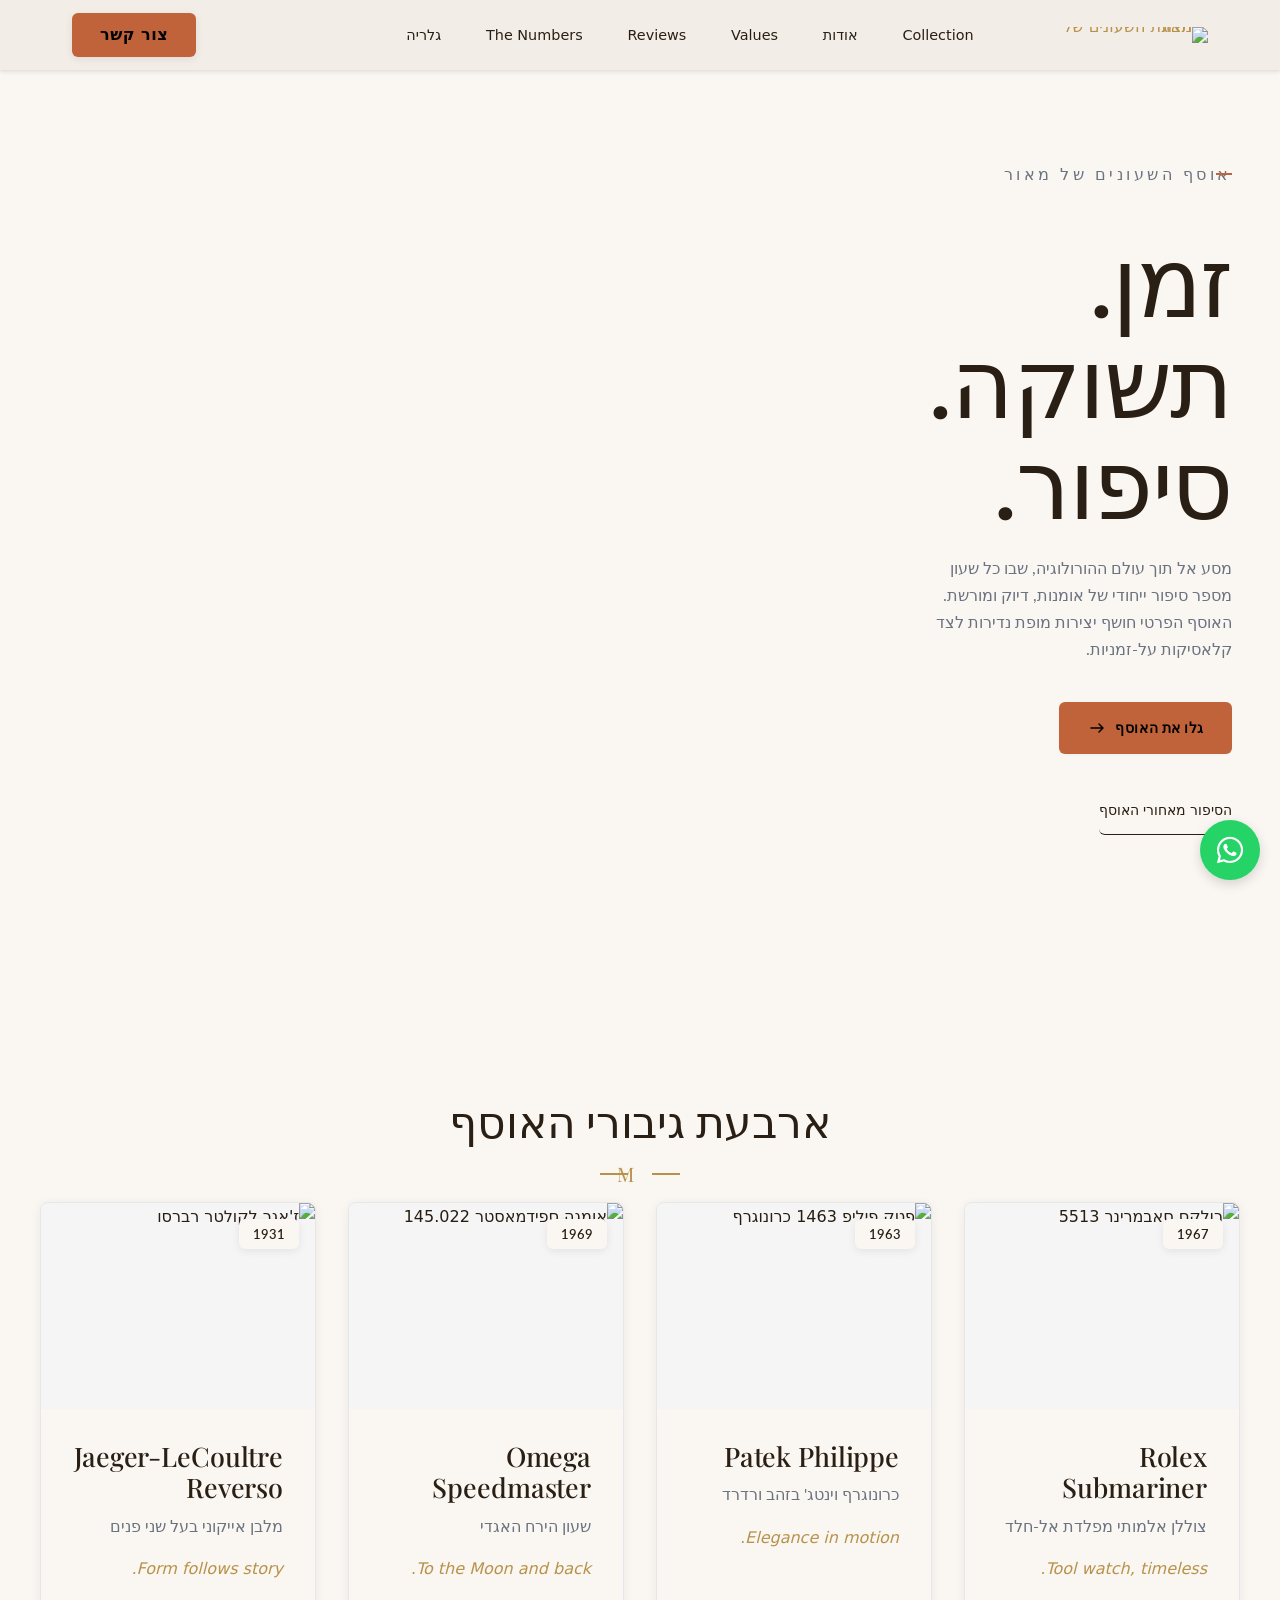
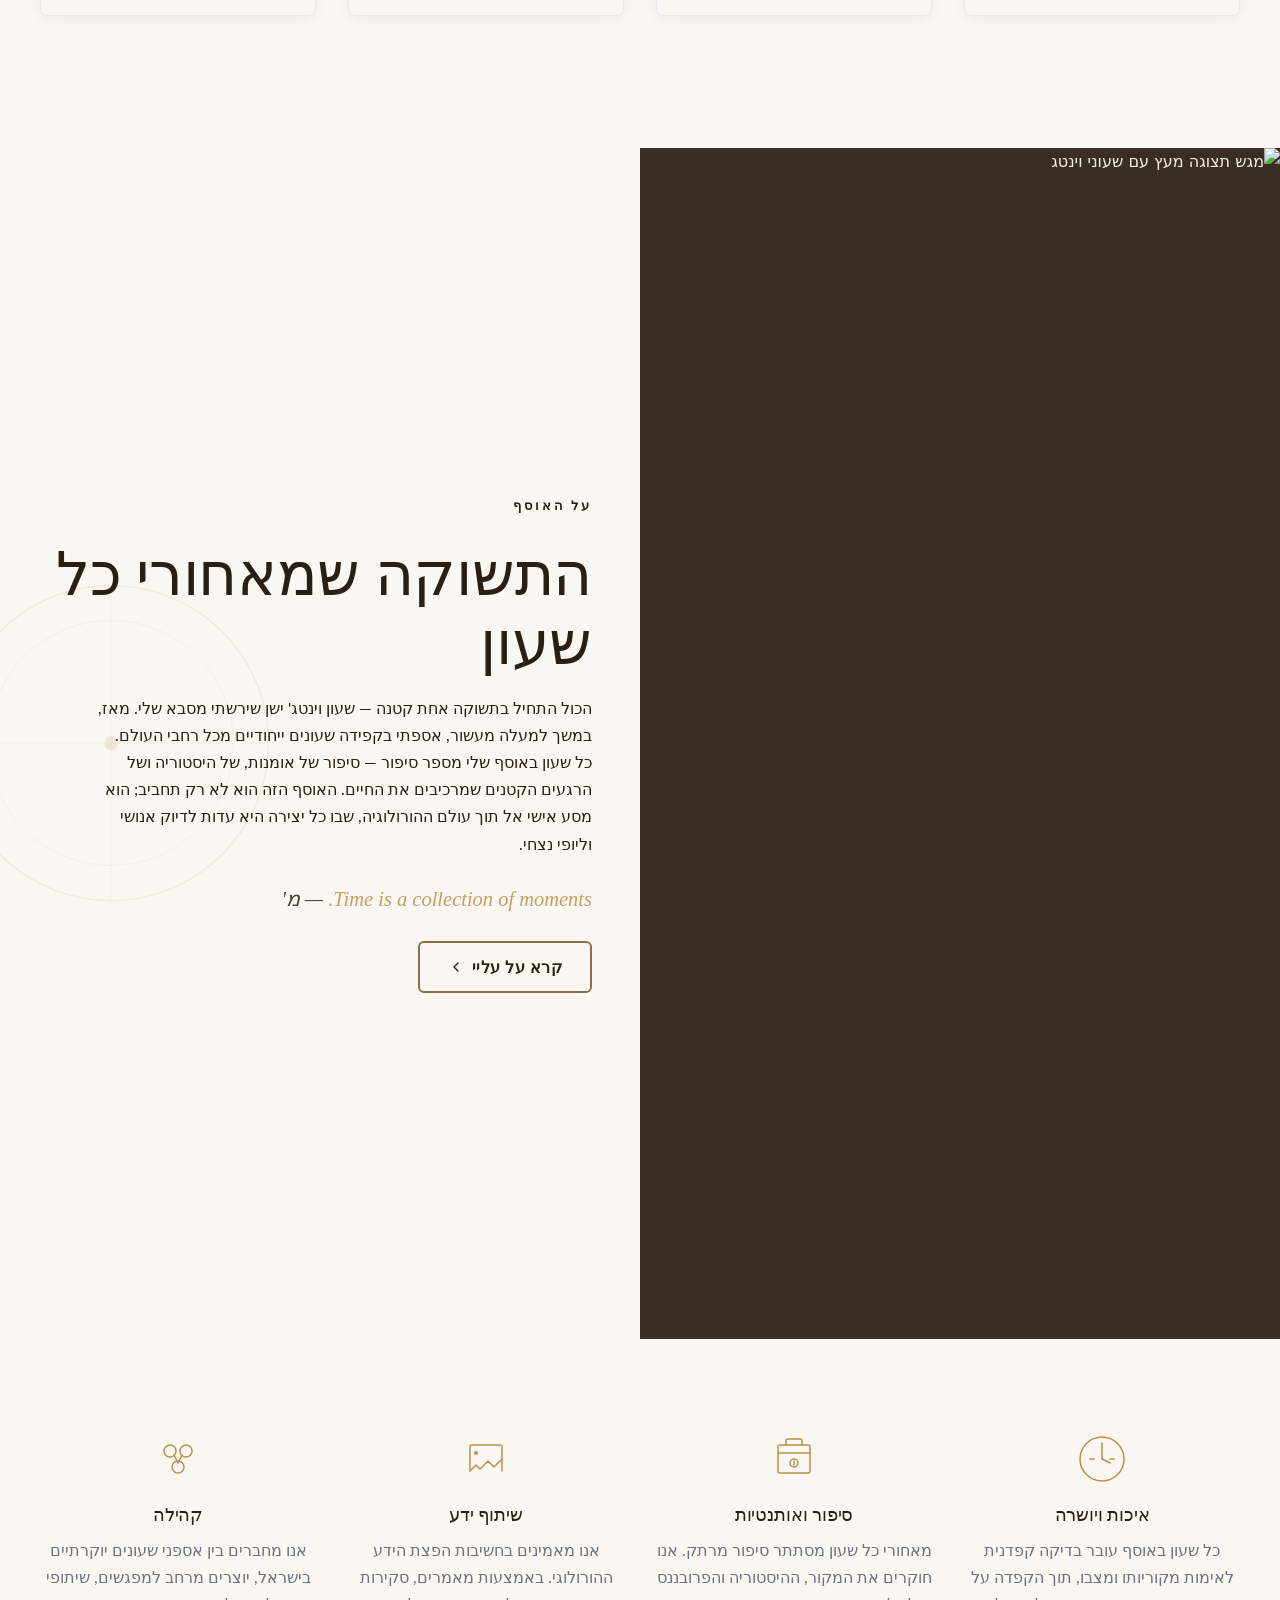
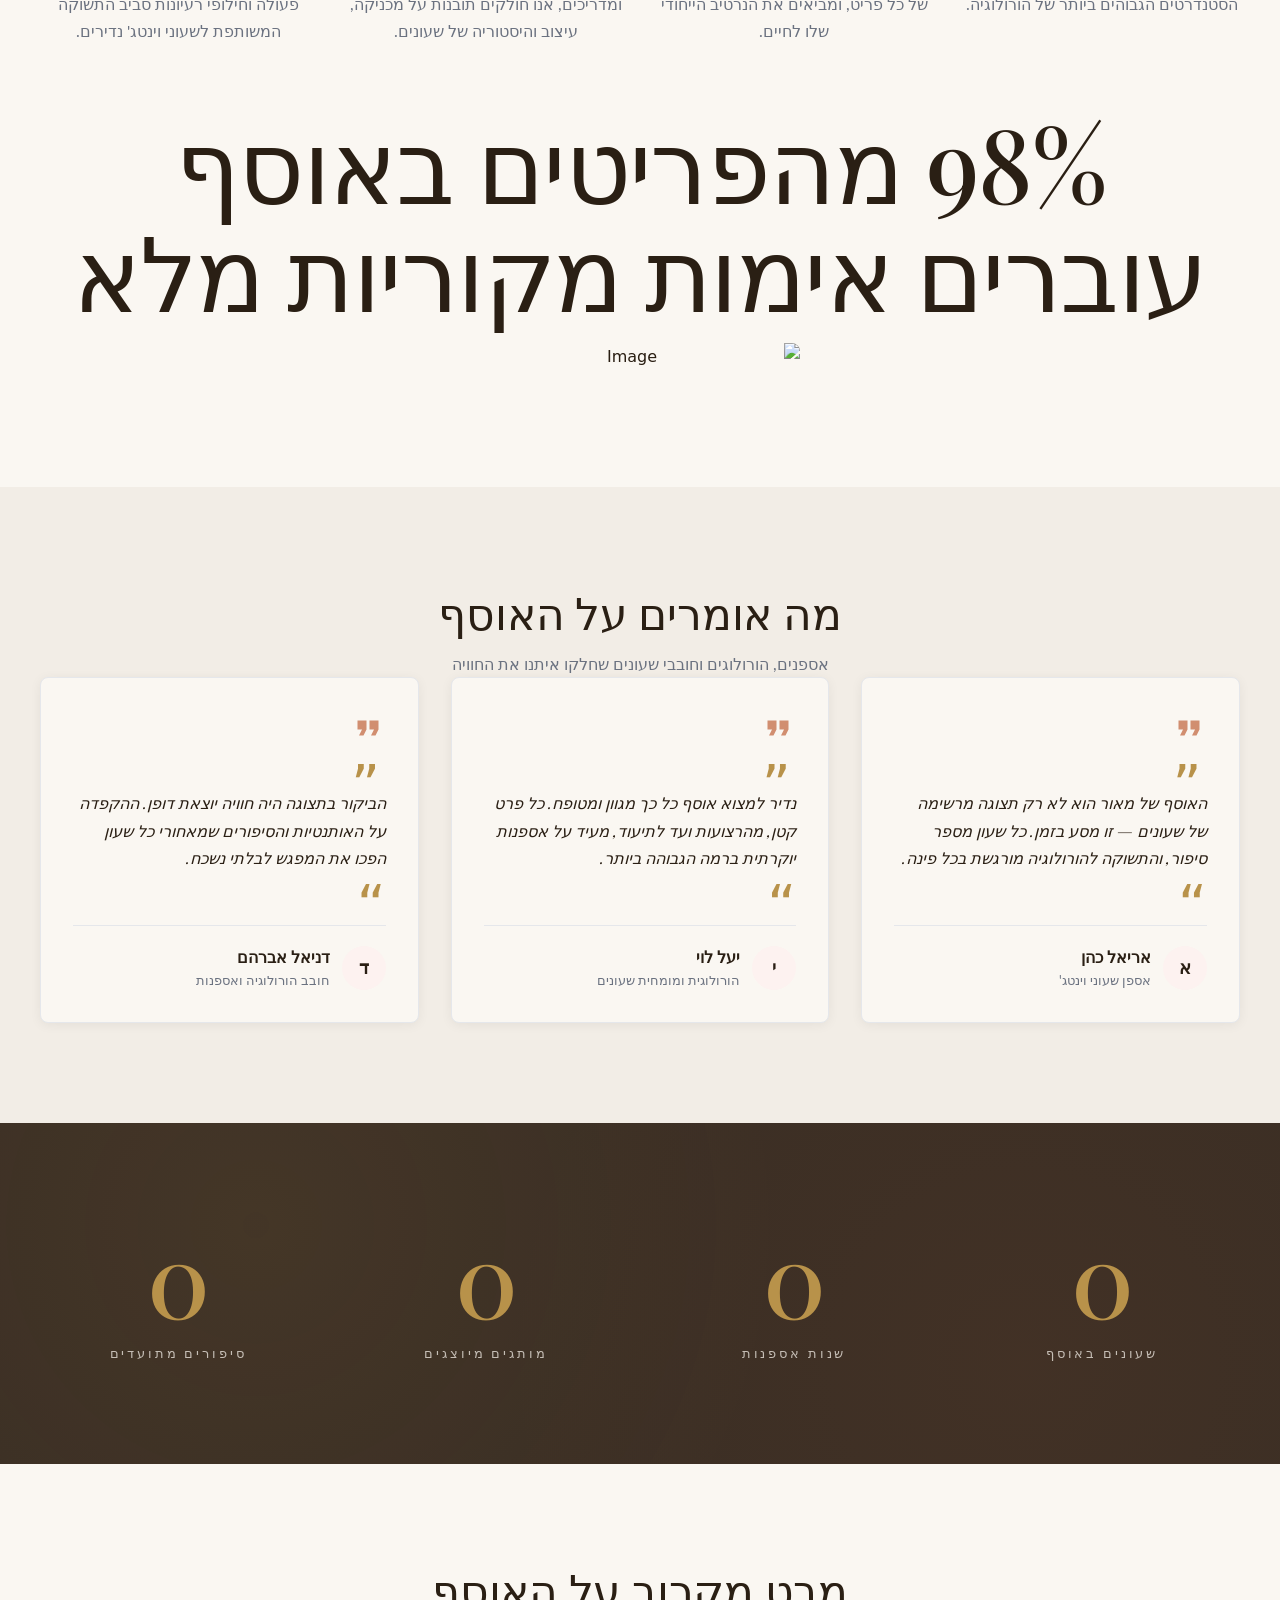
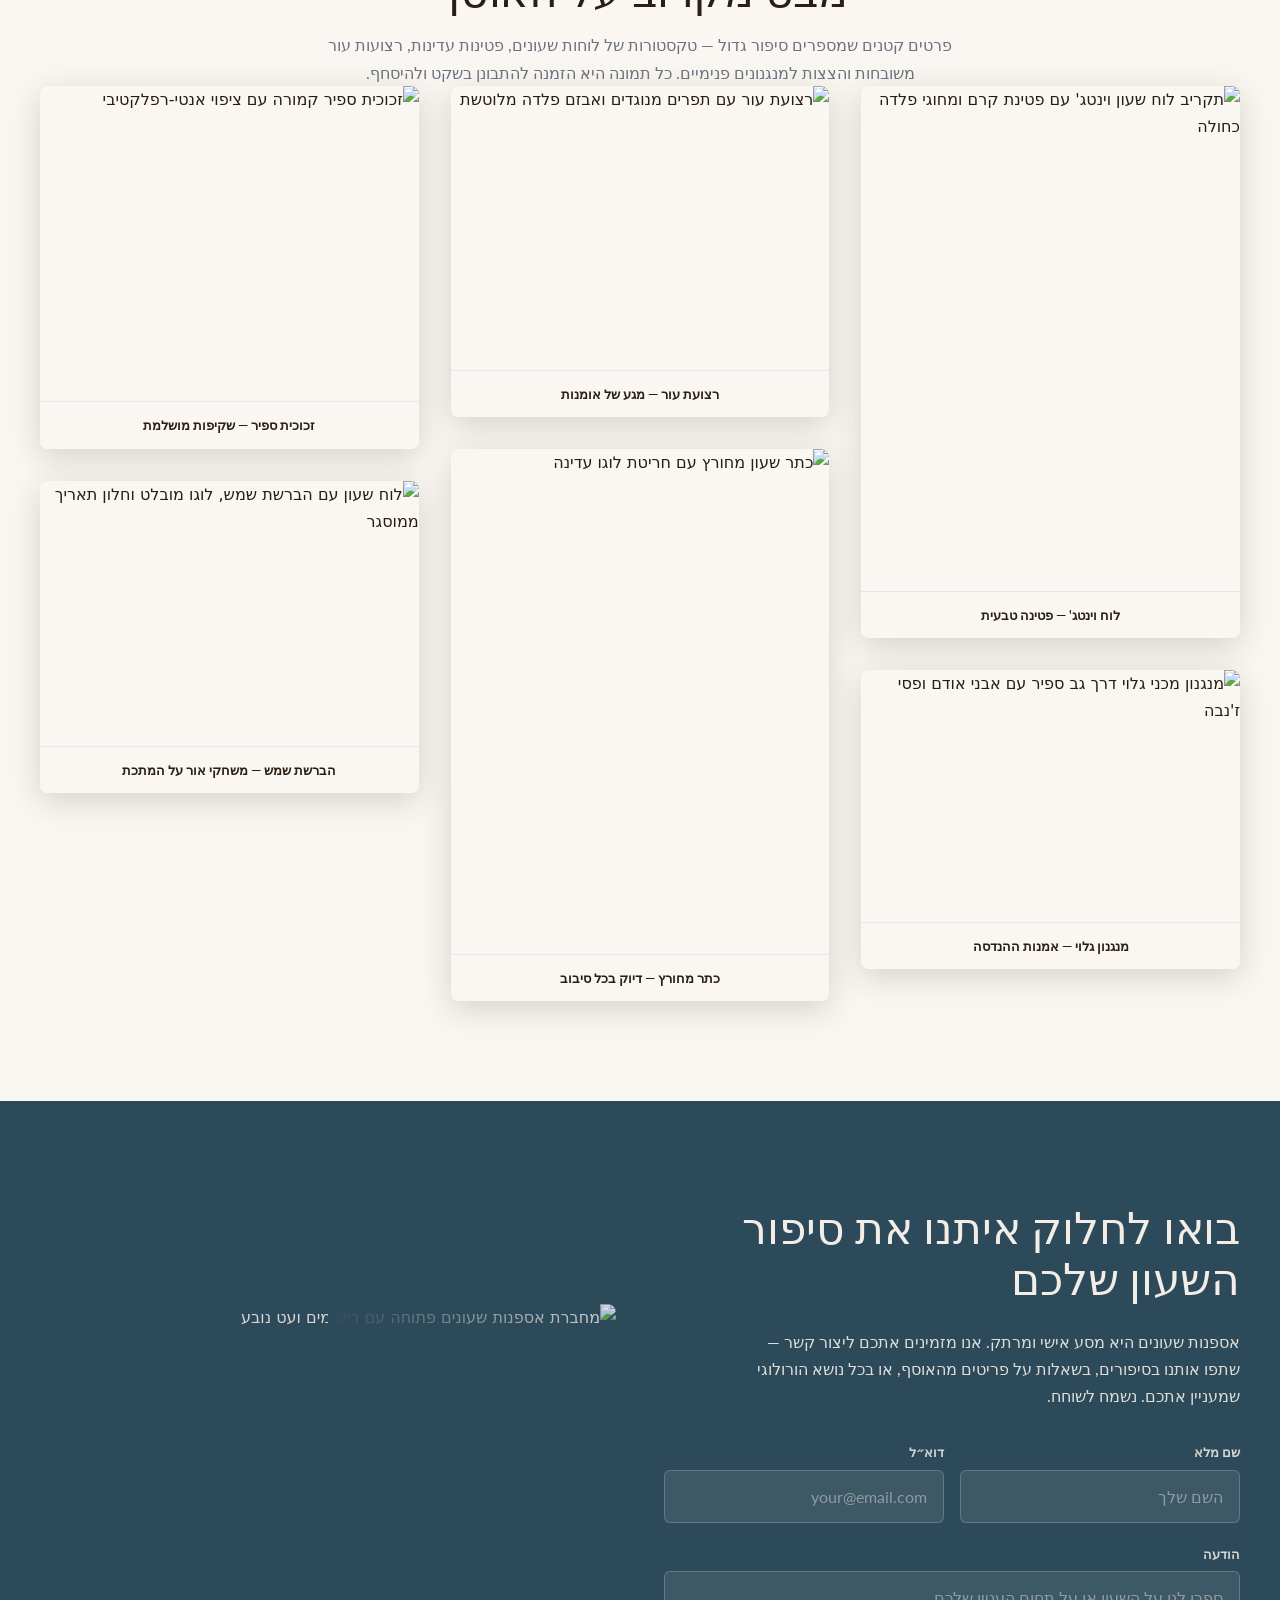
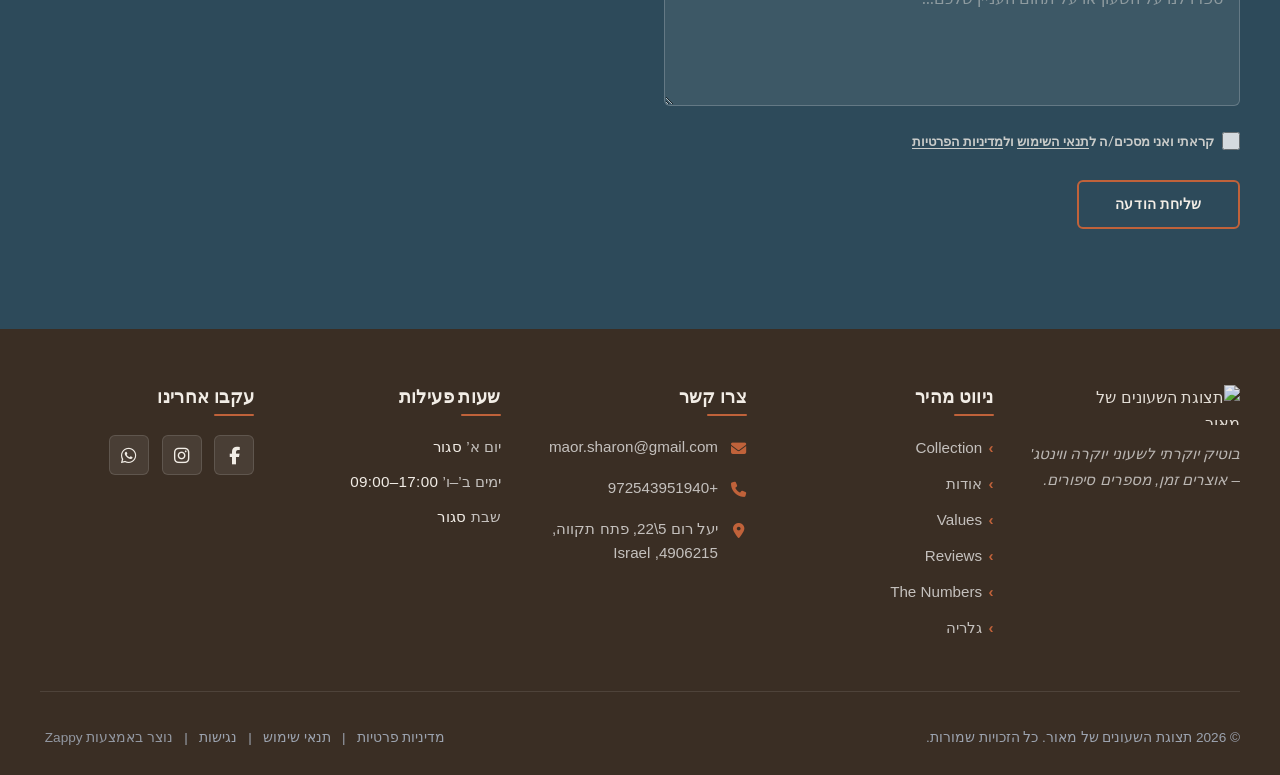
==== commit 18e8036b: "Incremental sync: 1 page(s) — insert_element, update_image" ====
--- a/index.html
+++ b/index.html
@@ -1021,7 +1021,7 @@
     </aside>
 
     <!-- END Panel: Personal story, decorative watermark, and quote -->
-    <aside class="dualpanel-pane dualpanel-pane--end zappy-grid-item-no-stretch" data-reveal=""  data-grid-item-index="1">
+    <aside class="dualpanel-pane dualpanel-pane--end zappy-grid-item-no-stretch" data-reveal="" style="" data-grid-item-index="1">
       <!-- Decorative compass/clock illustration watermark -->
       <div class="index-about-section__watermark" aria-hidden="true">
         <svg viewBox="0 0 200 200" fill="none" xmlns="http://www.w3.org/2000/svg">
@@ -1051,9 +1051,9 @@
 
 <section data-band-index="3" id="features" class="statband-section index-features-section" data-layout-spec="דף הבית-features">
   <div class="index-features-section__container">
-    <div class="index-features-section__grid">
-      
-      <article class="index-features-section__tile">
+    <div class="index-features-section__grid zappy-preserve-css-grid" id="zappy-auto-grid-1782279460943-drdn7h" data-zappy-auto-grid="true" data-original-item-width="276" data-original-gap="48px 32px" style="display: grid; --zappy-grid-cols: repeat(auto-fit, minmax(min(100%, 276px), 1fr)); grid-template-columns: repeat(auto-fit, minmax(min(100%, 276px), 1fr)); align-items: stretch !important;" data-zappy-explicit-columns="true">
+      
+      <article class="index-features-section__tile" data-grid-item-index="0">
         <svg class="index-features-section__icon" data-element-type="icon" data-icon-type="svg" viewBox="0 0 48 48" fill="none" xmlns="http://www.w3.org/2000/svg">
           <circle cx="24" cy="24" r="22" stroke="currentColor" stroke-width="1.5"></circle>
           <path d="M24 12v12l8 4" stroke="currentColor" stroke-width="1.5" stroke-linecap="round" stroke-linejoin="round"></path>
@@ -1065,7 +1065,7 @@
         <p class="index-features-section__text">כל שעון באוסף עובר בדיקה קפדנית לאימות מקוריותו ומצבו, תוך הקפדה על הסטנדרטים הגבוהים ביותר של הורולוגיה.</p>
       </article>
 
-      <article class="index-features-section__tile">
+      <article class="index-features-section__tile" data-grid-item-index="1">
         <svg class="index-features-section__icon" data-element-type="icon" data-icon-type="svg" viewBox="0 0 48 48" fill="none" xmlns="http://www.w3.org/2000/svg">
           <rect x="8" y="10" width="32" height="28" rx="2" stroke="currentColor" stroke-width="1.5"></rect>
           <path d="M16 10V6a2 2 0 012-2h12a2 2 0 012 2v4" stroke="currentColor" stroke-width="1.5" stroke-linecap="round"></path>
@@ -1077,7 +1077,7 @@
         <p class="index-features-section__text">מאחורי כל שעון מסתתר סיפור מרתק. אנו חוקרים את המקור, ההיסטוריה והפרובננס של כל פריט, ומביאים את הנרטיב הייחודי שלו לחיים.</p>
       </article>
 
-      <article class="index-features-section__tile">
+      <article class="index-features-section__tile" data-grid-item-index="2">
         <svg class="index-features-section__icon" data-element-type="icon" data-icon-type="svg" viewBox="0 0 48 48" fill="none" xmlns="http://www.w3.org/2000/svg">
           <path d="M8 36V12a2 2 0 012-2h28a2 2 0 012 2v24" stroke="currentColor" stroke-width="1.5" stroke-linecap="round"></path>
           <path d="M8 36l6-6 4 4 8-8 6 6 8-8" stroke="currentColor" stroke-width="1.5" stroke-linecap="round" stroke-linejoin="round"></path>
@@ -1087,7 +1087,7 @@
         <p class="index-features-section__text">אנו מאמינים בחשיבות הפצת הידע ההורולוגי. באמצעות מאמרים, סקירות ומדריכים, אנו חולקים תובנות על מכניקה, עיצוב והיסטוריה של שעונים.</p>
       </article>
 
-      <article class="index-features-section__tile">
+      <article class="index-features-section__tile" data-grid-item-index="3">
         <svg class="index-features-section__icon" data-element-type="icon" data-icon-type="svg" viewBox="0 0 48 48" fill="none" xmlns="http://www.w3.org/2000/svg">
           <circle cx="16" cy="16" r="6" stroke="currentColor" stroke-width="1.5"></circle>
           <circle cx="32" cy="16" r="6" stroke="currentColor" stroke-width="1.5"></circle>
@@ -1101,9 +1101,9 @@
 
     </div>
 
-    <p class="statband-line" data-reveal="">
-      <span data-count-up="98" data-count-suffix="%">0</span> מהפריטים באוסף עוברים אימות מקוריות מלא
-    </p>
+    <p class="statband-line" data-reveal="" style="">
+      <span data-count-up="98" data-count-suffix="%" style="color: rgb(42, 31, 20) !important;">98%</span> מהפריטים באוסף עוברים אימות מקוריות מלא
+    </p><div class="zappy-inserted-element" id="zappy-element-1782280280906-azcjhtawd" data-element-id="zappy-element-1782280280906-azcjhtawd" data-element-type="image" data-zappy-newly-inserted="true" style="max-width: 1232px; margin: 20px auto; text-align: center; justify-content: center;"><img src="/assets/watch-collection-horology-gallery-upload-1782279301516-ymu7t1.webp" alt="Image" style="width: 320px; height: auto; border-radius: 8px; max-width: 100%; object-fit: cover; margin-top: 20px; margin-bottom: 20px; object-position: 50% 50%; display: block; margin-right: auto !important; margin-left: auto !important;" data-element-type="image" data-element-id="zappy-element-1782280280906-azcjhtawd" id="zappy-element-1782280280906-azcjhtawd"></div>
   </div>
 </section>
 
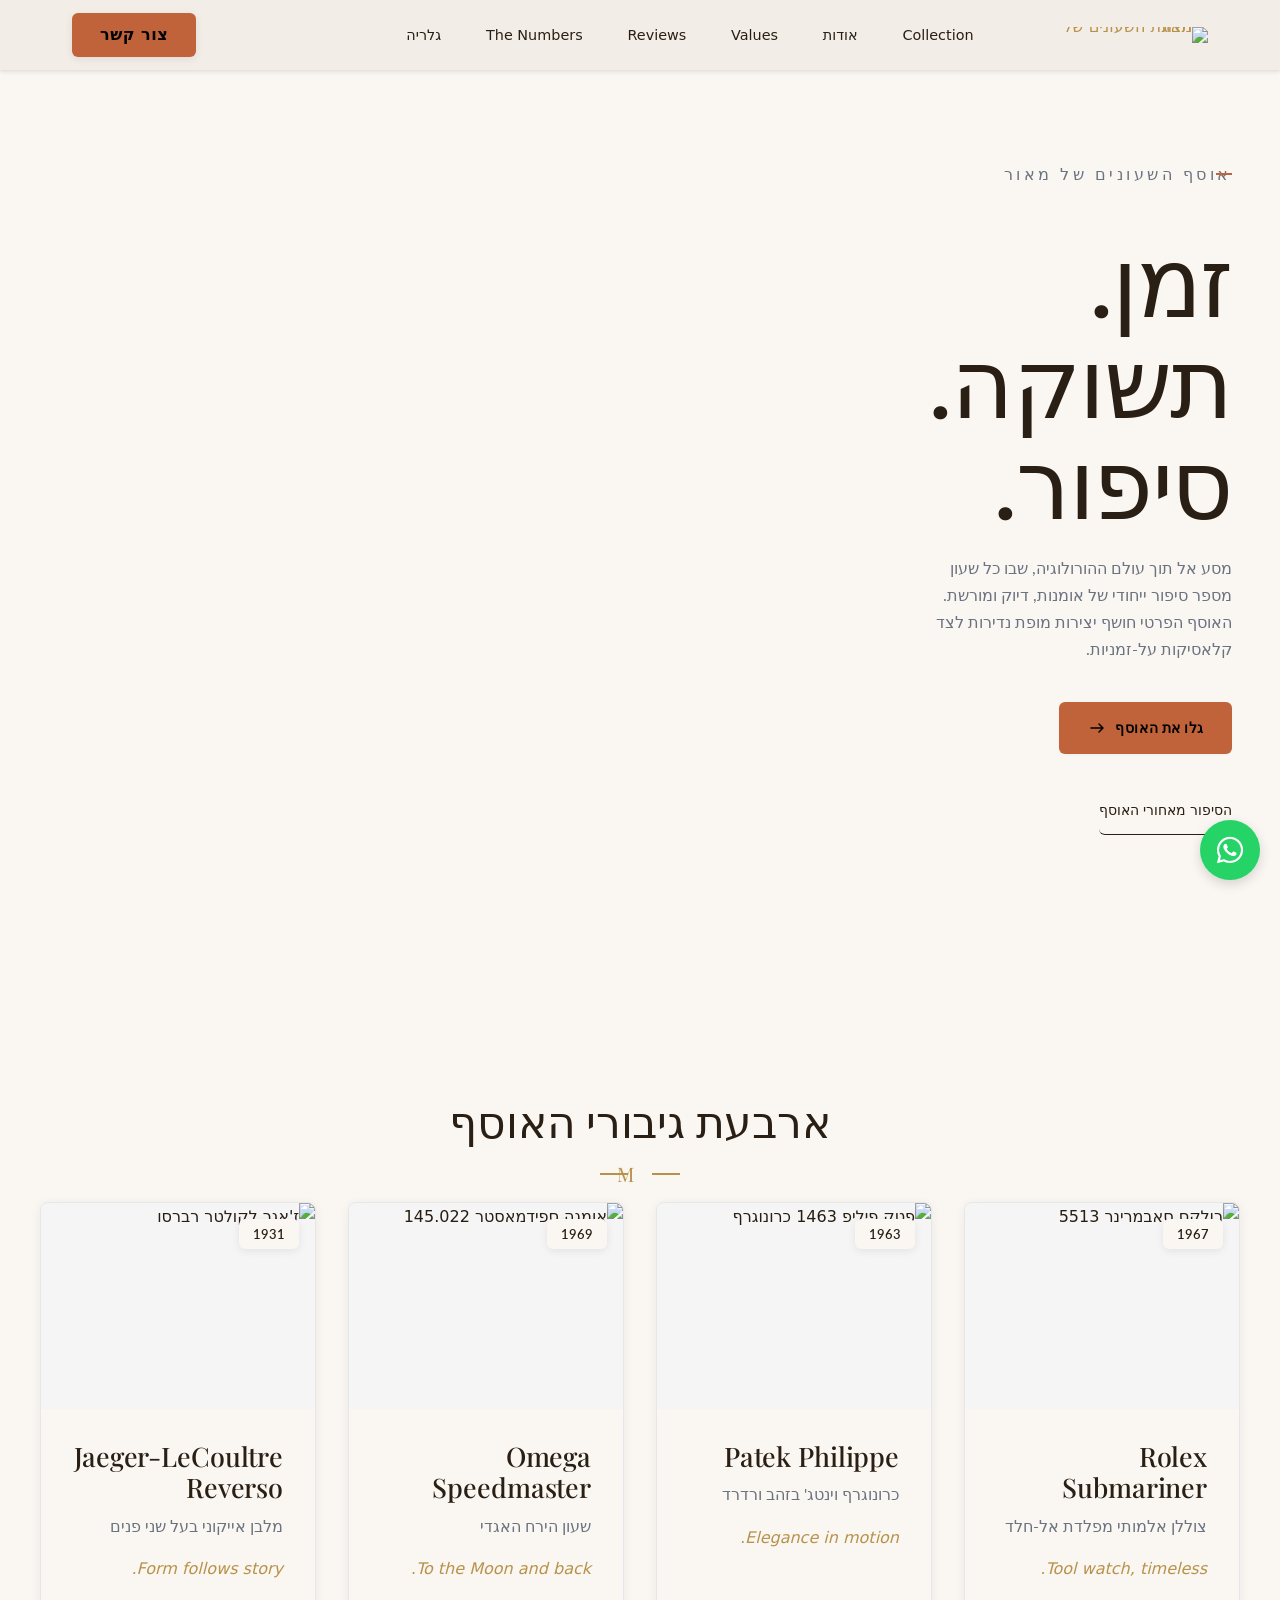
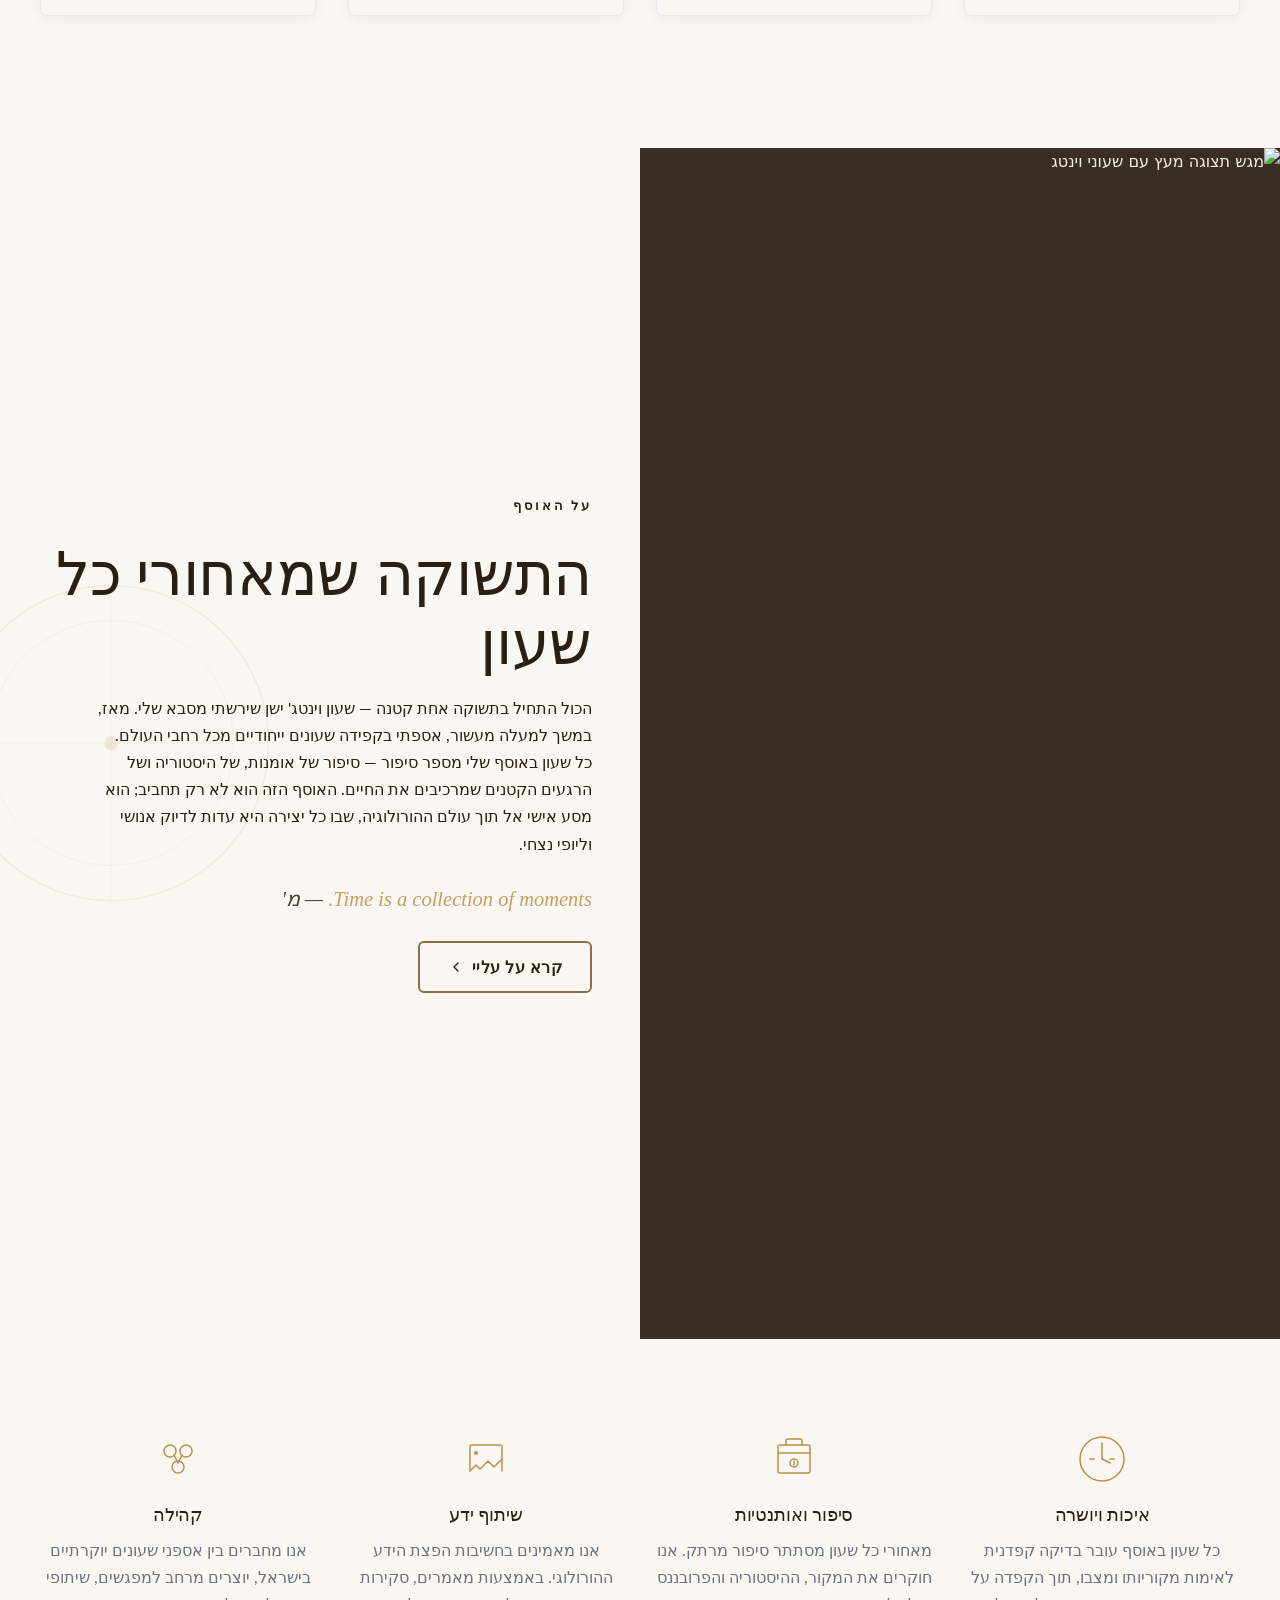
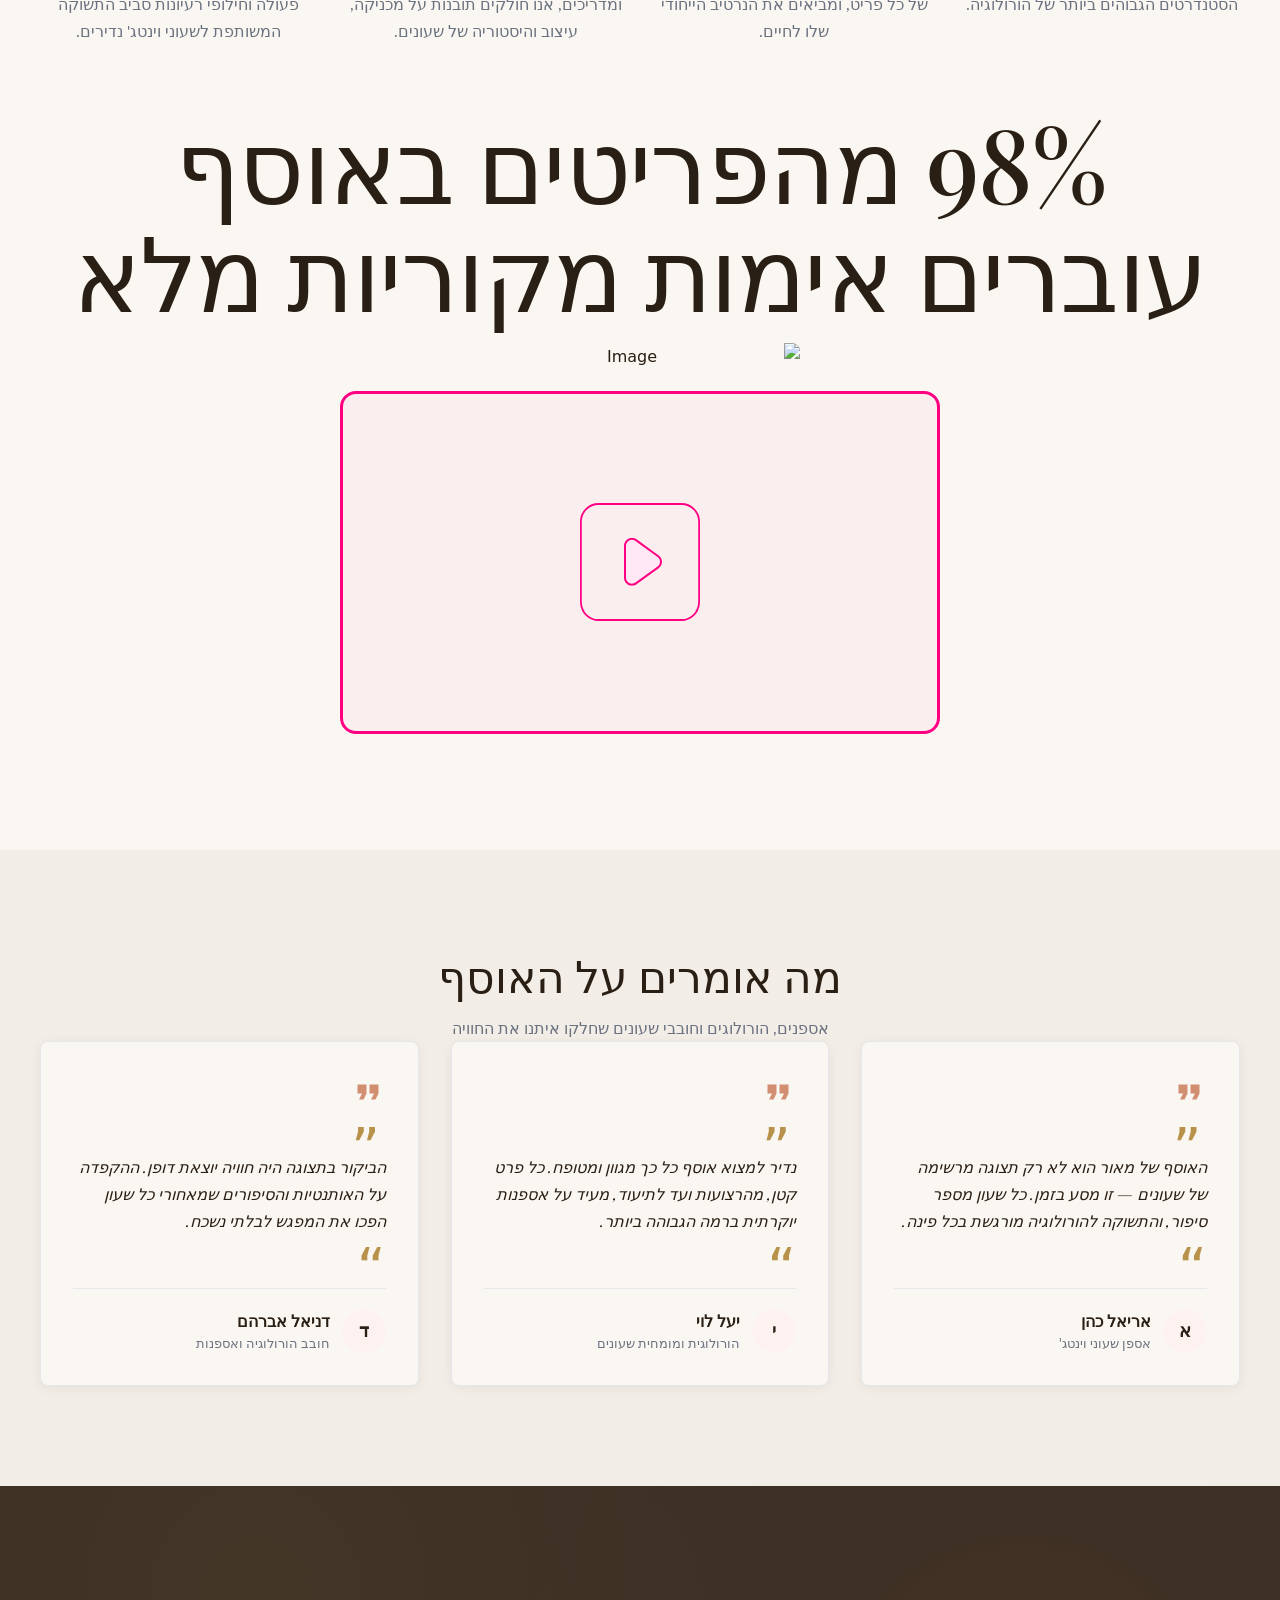
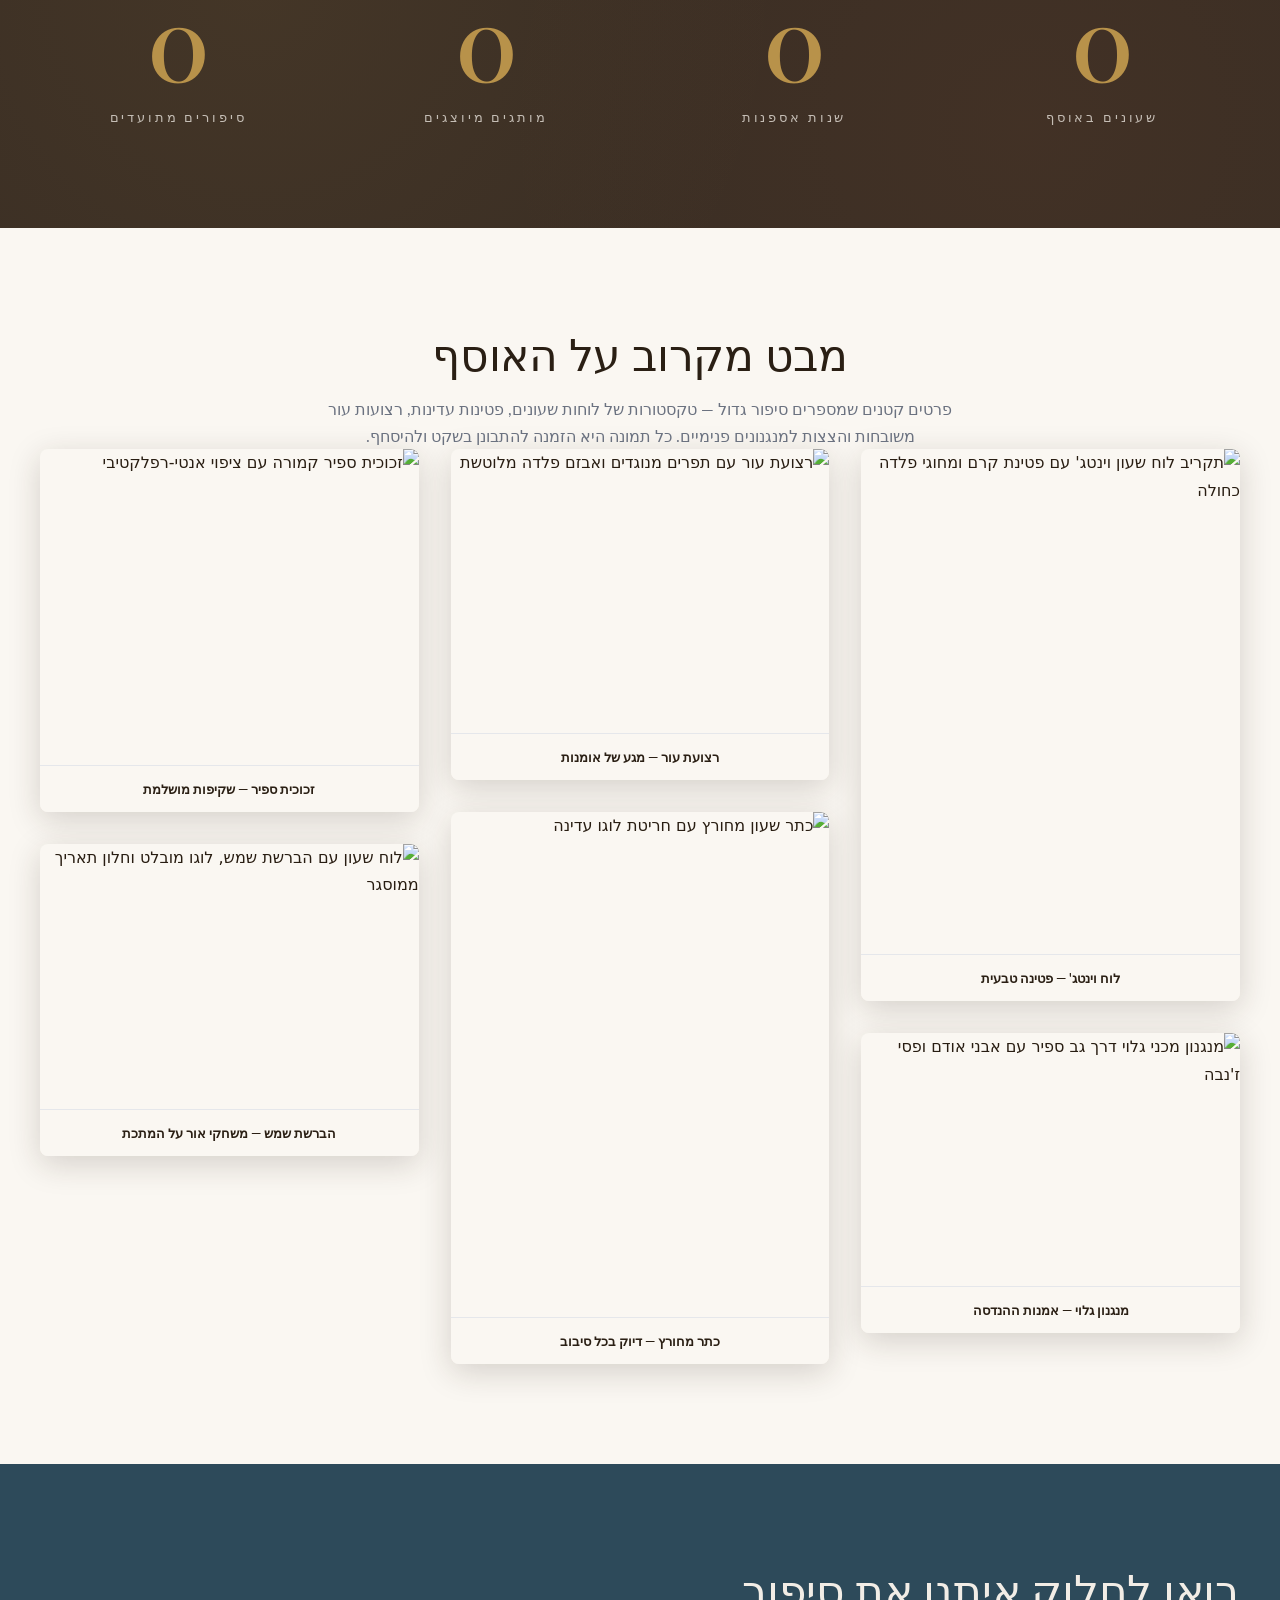
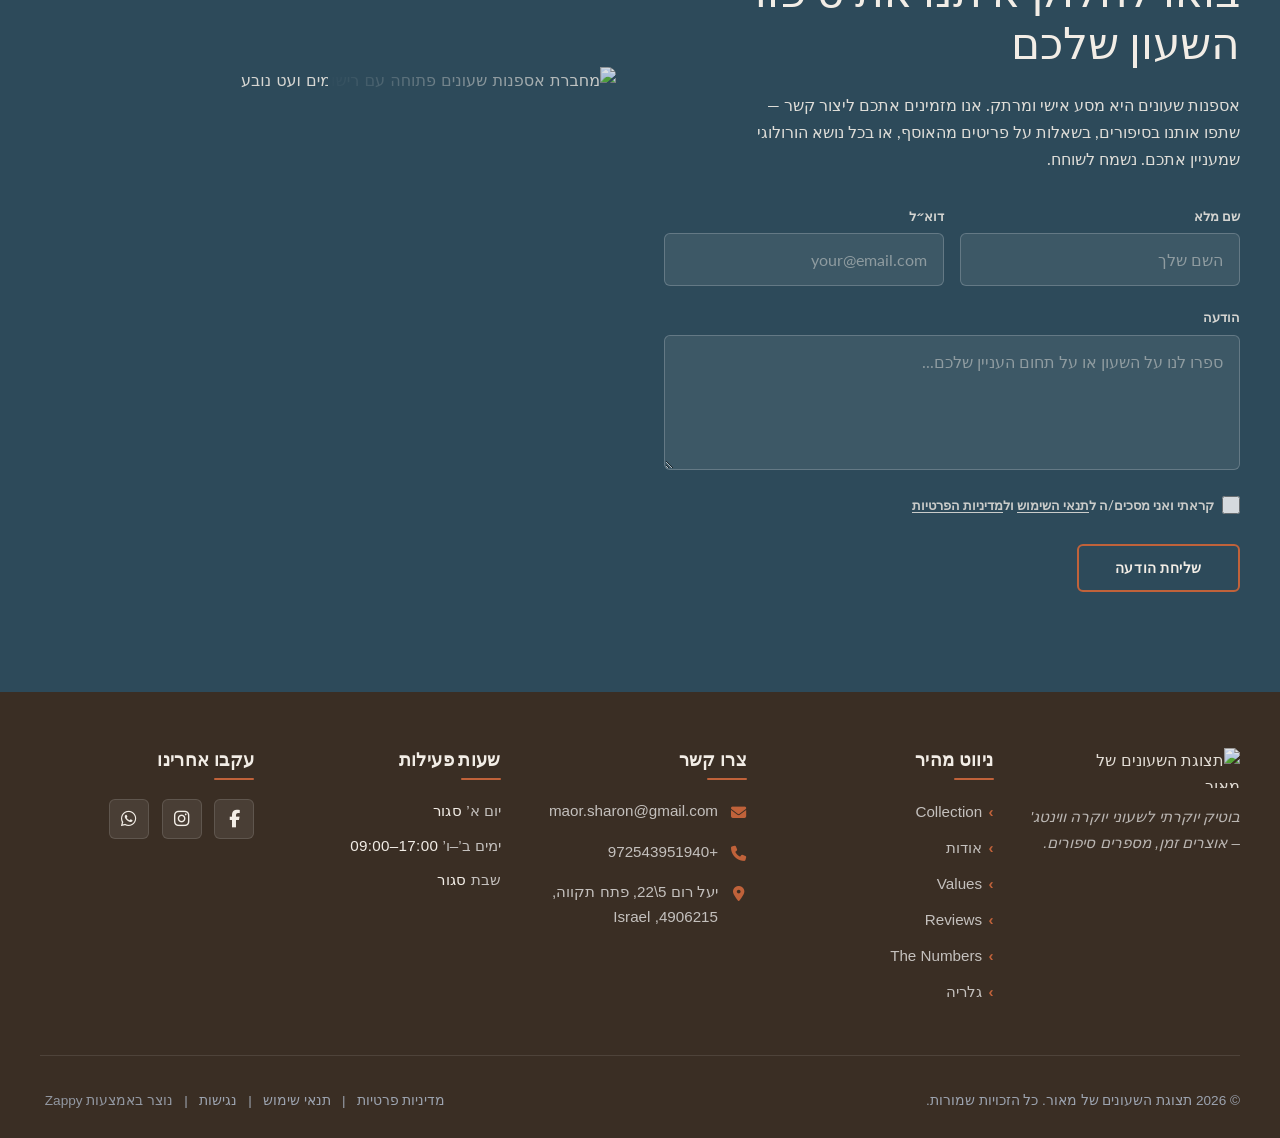
==== commit 7570720d: "Incremental sync: 1 page(s) — insert_element" ====
--- a/index.html
+++ b/index.html
@@ -901,21 +901,21 @@
 </script>
   
   <main id="main">
-    <section data-band-index="0" id="hero" class="index-hero-section editorial-section" data-layout-spec="דף הבית-hero" data-hero-treatment="fade-bleed" style="--hero-fade-color: var(--bg-light);" data-hero-type="fullscreen-scrim">
-  <img loading="eager" fetchpriority="high" class="hero-fade-img" data-hero-bg="true" data-placeholder="index-hero-hero-bg-1" data-context="A vintage chronograph wristwatch with cream dial and sub-dials resting on aged parchment map paper, alongside a brass compass and dark leather strap, photographed in warm amber light on a wooden surface.. Composition: 3/4 angle, slightly elevated, subject occupying the END half of the frame. Framing: Full-bleed, subject positioned to the END side, fading into solid cream panel on the START side. Background: Warm amber-lit wooden desk surface with aged paper and brass objects. Treatment: full-bleed background" data-treatment="full-bleed background" data-dominant-color="#b8924a" data-aspect-ratio="16:9" alt="שעון כרונוגרף וינטג' על מפת קלף" width="1200" height="675" src="/assets/site-index-hero-hero-bg-1.webp">
+    <section data-band-index="0" id="hero" class="index-hero-section editorial-section" data-layout-spec="דף הבית-hero" data-hero-treatment="fade-bleed" style="--hero-fade-color: var(--bg-light);" data-hero-type="fullscreen-scrim" data-zappy-bg-overlay-color="#000000" data-zappy-bg-overlay-opacity="0">
+  <div data-zappy-zoom-wrapper="true" data-element-id="img-1782280548216-66pm678ph" data-element-type="image" data-zappy-zoom-wrapper-width-mode="full" data-zappy-zoom-clip="true" data-zappy-wrapper-margins-applied="true" style="position: absolute !important; top: 0px !important; left: 0px !important; width: 100% !important; height: 100% !important; max-width: none !important; margin-left: 0px !important; margin-right: 0px !important; z-index: 0 !important; overflow: hidden !important;" data-zappy-zoom-wrapper-align="center"><img loading="eager" fetchpriority="high" class="hero-fade-img" data-hero-bg="true" data-placeholder="index-hero-hero-bg-1" data-context="A vintage chronograph wristwatch with cream dial and sub-dials resting on aged parchment map paper, alongside a brass compass and dark leather strap, photographed in warm amber light on a wooden surface.. Composition: 3/4 angle, slightly elevated, subject occupying the END half of the frame. Framing: Full-bleed, subject positioned to the END side, fading into solid cream panel on the START side. Background: Warm amber-lit wooden desk surface with aged paper and brass objects. Treatment: full-bleed background" data-treatment="full-bleed background" data-dominant-color="#b8924a" data-aspect-ratio="16:9" alt="שעון כרונוגרף וינטג' על מפת קלף" width="1200" height="675" src="/assets/watch-collection-horology-gallery-upload-1782280500131-056w2x.webp" data-hero-background="true" data-element-type="image" data-element-id="img-1782280548216-66pm678ph" data-zappy-zoom="1" style="opacity: 1; mix-blend-mode: normal; object-position: 0% 50% !important; margin: 0px !important; position: absolute !important; left: 0% !important; top: 0% !important; width: 100% !important; height: 100% !important; max-width: none !important; max-height: none !important; display: block !important; object-fit: cover !important;" data-zappy-hero-img-base-opacity="1" data-zappy-hero-img-base-blend="normal" data-zappy-object-position="0% 50%"></div>
   
   <div class="hero-fade-content">
     <div class="editorial-grid">
-      <div class="editorial-text" data-reveal="">
+      <div class="editorial-text" data-reveal="" style="">
         <p class="eyebrow">אוסף השעונים של מאור</p>
         <h1 class="display-xl">זמן. תשוקה.<br>סיפור.</h1>
         <p>מסע אל תוך עולם ההורולוגיה, שבו כל שעון מספר סיפור ייחודי של אומנות, דיוק ומורשת. האוסף הפרטי חושף יצירות מופת נדירות לצד קלאסיקות על-זמניות.</p>
         <div class="hero-cta-row">
-          <a href="#collection" class="btn-primary" data-magnet="0.25">
+          <a href="#collection" class="btn-primary" data-magnet="0.25" data-element-type="button" data-element-id="btn-1782280548213-adinatfel" data-native-element="true" style="color: rgb(0, 0, 0) !important;">
             גלו את האוסף
             <svg viewBox="0 0 20 20" fill="none" xmlns="http://www.w3.org/2000/svg" data-element-type="icon" data-icon-type="svg"><path d="M4 10h12M12 6l4 4-4 4" stroke="currentColor" stroke-width="1.5" stroke-linecap="round" stroke-linejoin="round"></path></svg>
           </a>
-          <a href="#story" class="btn-secondary">
+          <a href="#story" class="btn-secondary" data-element-type="button" data-element-id="btn-1782280548213-16z89chk0" data-native-element="true">
             הסיפור מאחורי האוסף
           </a>
         </div>
@@ -1103,7 +1103,7 @@
 
     <p class="statband-line" data-reveal="" style="">
       <span data-count-up="98" data-count-suffix="%" style="color: rgb(42, 31, 20) !important;">98%</span> מהפריטים באוסף עוברים אימות מקוריות מלא
-    </p><div class="zappy-inserted-element" id="zappy-element-1782280280906-azcjhtawd" data-element-id="zappy-element-1782280280906-azcjhtawd" data-element-type="image" data-zappy-newly-inserted="true" style="max-width: 1232px; margin: 20px auto; text-align: center; justify-content: center;"><img src="/assets/watch-collection-horology-gallery-upload-1782279301516-ymu7t1.webp" alt="Image" style="width: 320px; height: auto; border-radius: 8px; max-width: 100%; object-fit: cover; margin-top: 20px; margin-bottom: 20px; object-position: 50% 50%; display: block; margin-right: auto !important; margin-left: auto !important;" data-element-type="image" data-element-id="zappy-element-1782280280906-azcjhtawd" id="zappy-element-1782280280906-azcjhtawd"></div>
+    </p><div class="zappy-inserted-element" id="zappy-element-1782280280906-azcjhtawd" data-element-id="zappy-element-1782280280906-azcjhtawd" data-element-type="image" data-zappy-newly-inserted="true" style="max-width: 1232px; margin: 20px auto; text-align: center; justify-content: center;"><img src="/assets/watch-collection-horology-gallery-upload-1782279301516-ymu7t1.webp" alt="Image" style="width: 320px; height: auto; border-radius: 8px; max-width: 100%; object-fit: cover; margin-top: 20px; margin-bottom: 20px; object-position: 50% 50%; display: block; margin-right: auto !important; margin-left: auto !important;" data-element-type="image" data-element-id="zappy-element-1782280280906-azcjhtawd" id="zappy-element-1782280280906-azcjhtawd"></div><div class="zappy-inserted-element" id="zappy-element-1782283068056-fnx9k14lw" data-element-id="zappy-element-1782283068056-fnx9k14lw" data-element-type="video" data-zappy-newly-inserted="true" style="max-width: 1440px; margin: 20px auto; display: flex; justify-content: center;"><div style="width: 100%; max-width: 600px; display: block; margin-left: auto; margin-right: auto;"><div style="position: relative; width: 100%; max-width: 600px; height: 0px; padding-bottom: 56.25%; background: rgba(255, 0, 131, 0.03); border: 3px solid rgb(255, 0, 131); border-radius: 16px; overflow: hidden;" data-element-type="video" data-element-id="zappy-element-1782283068056-fnx9k14lw" id="zappy-element-1782283068056-fnx9k14lw"><div style="position: absolute; top: 0; left: 0; width: 100%; height: 100%; display: flex; align-items: center; justify-content: center; text-align: center;"><svg style="width: 120px; height: 120px; display: block;" viewBox="0 0 270 265" fill="none" xmlns="http://www.w3.org/2000/svg"><rect x="2" y="2" width="266" height="261" rx="40" stroke="#FF0083" stroke-width="4"></rect><g clip-path="url(#clip0_201_1806)"><path d="M102.5 91L112.5 82.5L123.5 81.5L175.5 119L182.5 131.5L178.5 142L125.5 180.5L116 183.5L109 181L102 172L102.5 91Z" fill="#FFE8F4"></path><path d="M177.228 117.668L127.264 81.483C121.838 77.496 114.723 76.929 108.729 79.9665C102.636 83.058 99 88.98 99 95.811V168.194C99 175.029 102.641 180.951 108.734 184.038C111.335 185.357 114.089 186.009 116.82 186.009C120.483 186.009 124.105 184.835 127.251 182.526L177.223 146.337L177.237 146.328C181.849 142.944 184.495 137.724 184.495 132C184.495 126.276 181.849 121.056 177.223 117.668H177.228ZM174.582 142.692L124.605 178.886C120.492 181.91 115.322 182.328 110.772 180.024C106.218 177.716 103.504 173.297 103.504 168.194V95.8065C103.504 90.708 106.223 86.289 110.772 83.976C112.703 82.995 114.736 82.5 116.82 82.5C119.587 82.5 122.283 83.4045 124.618 85.1235L174.587 121.308C178.029 123.833 180.005 127.73 180.005 132C180.005 136.271 178.034 140.163 174.587 142.692H174.582Z" fill="#FF0083"></path></g><defs><clipPath id="clip0_201_1806"><rect width="108" height="108" fill="white" transform="translate(81 78)"></rect></clipPath></defs></svg></div></div></div></div>
   </div>
 </section>
 
--- a/styles.css
+++ b/styles.css
@@ -2440,8 +2440,6 @@
   height: 100%;
   object-fit: cover;
   z-index: 1;
-  mask-image: linear-gradient(to left, black 40%, transparent 70%);
-  -webkit-mask-image: linear-gradient(to left, black 40%, transparent 70%);
 }
 
 .index-hero-section .hero-fade-content {
@@ -2629,9 +2627,8 @@
   }
 
   .index-hero-section .hero-fade-img {
-    mask-image: linear-gradient(to bottom, black 40%, transparent 80%);
-    -webkit-mask-image: linear-gradient(to bottom, black 40%, transparent 80%);
-  }
+
+}
 }
 /* ZAPPY_POSTGEN_GUARD_HERO_FONT_CAP:index-hero */
 .hero h1, .hero-section h1, [class*="hero-"] h1, [class~="hero"] h1, .hero .hero-title, .hero-title { font-size: min(var(--display-xl, var(--h1, 5rem)), 6rem) !important; line-height: var(--leading-display, 1.05); }
@@ -2646,8 +2643,12 @@
   object-fit: cover !important; object-position: left center !important; margin: 0 !important; z-index: 0 !important;
 }
 [data-layout-spec="דף הבית-hero"]::before {
-  content: ''; position: absolute; inset: 0; z-index: 1; pointer-events: none;
-  background: linear-gradient(to left, var(--hero-fade-color, var(--bg-light, #ffffff)) 0%, var(--hero-fade-color, var(--bg-light, #ffffff)) 34%, transparent 72%);
+  content: '';
+  position: absolute;
+  inset: 0;
+  z-index: 1;
+  pointer-events: none;
+  background: linear-gradient(to left, var(--hero-fade-color, var(--bg-light, #ffffff)) 0%, var(--hero-fade-color, var(--bg-light, #ffffff)) 32%, transparent 58%);
 }
 [data-layout-spec="דף הבית-hero"] > *:not(.hero-fade-img):not([data-hero-bg]):not(img):not(style):not(script) { position: relative; z-index: 2; }
 [data-layout-spec="דף הבית-hero"] .hero-fade-content {
@@ -4976,6 +4977,16 @@
 #mic-init-access-tool #mic-access-tool-general-button,
 ._access-icon {
   display: flex !important;
+}
+
+html[dir="rtl"] [data-layout-spec="דף הבית-hero"]::before {
+  content: '';
+  background: linear-gradient(to right, var(--hero-fade-color, var(--bg-light, #ffffff)) 0%, var(--hero-fade-color, var(--bg-light, #ffffff)) 28%, transparent 48%) !important;
+}
+
+.index-hero-section[data-layout-spec="דף הבית-hero"]::before {
+  content: '';
+  background: linear-gradient(to right, var(--hero-fade-color, var(--bg-light, var(--background-color))) 0%, var(--hero-fade-color, var(--bg-light, var(--background-color))) 28%, transparent 48%) !important;
 }
 /* mobile-submenu-overflow-fix */
 @media (max-width: 768px) {
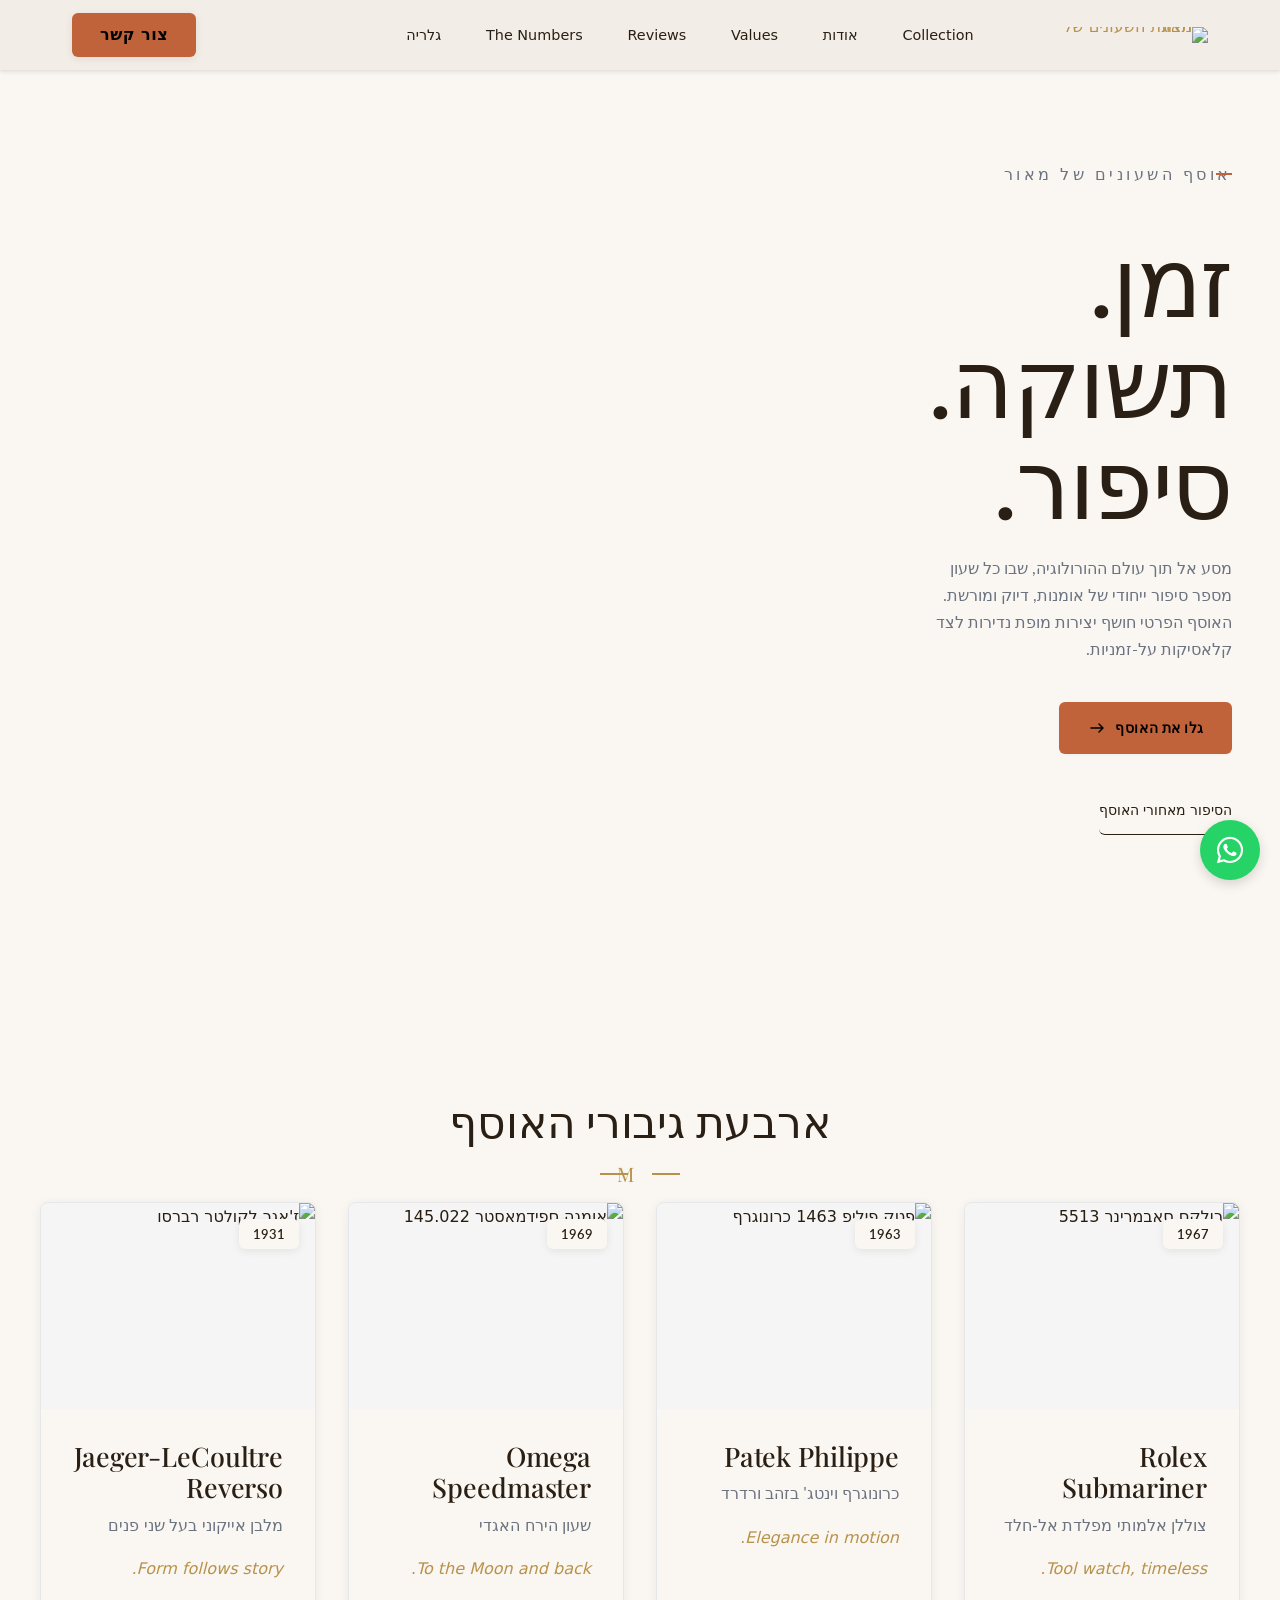
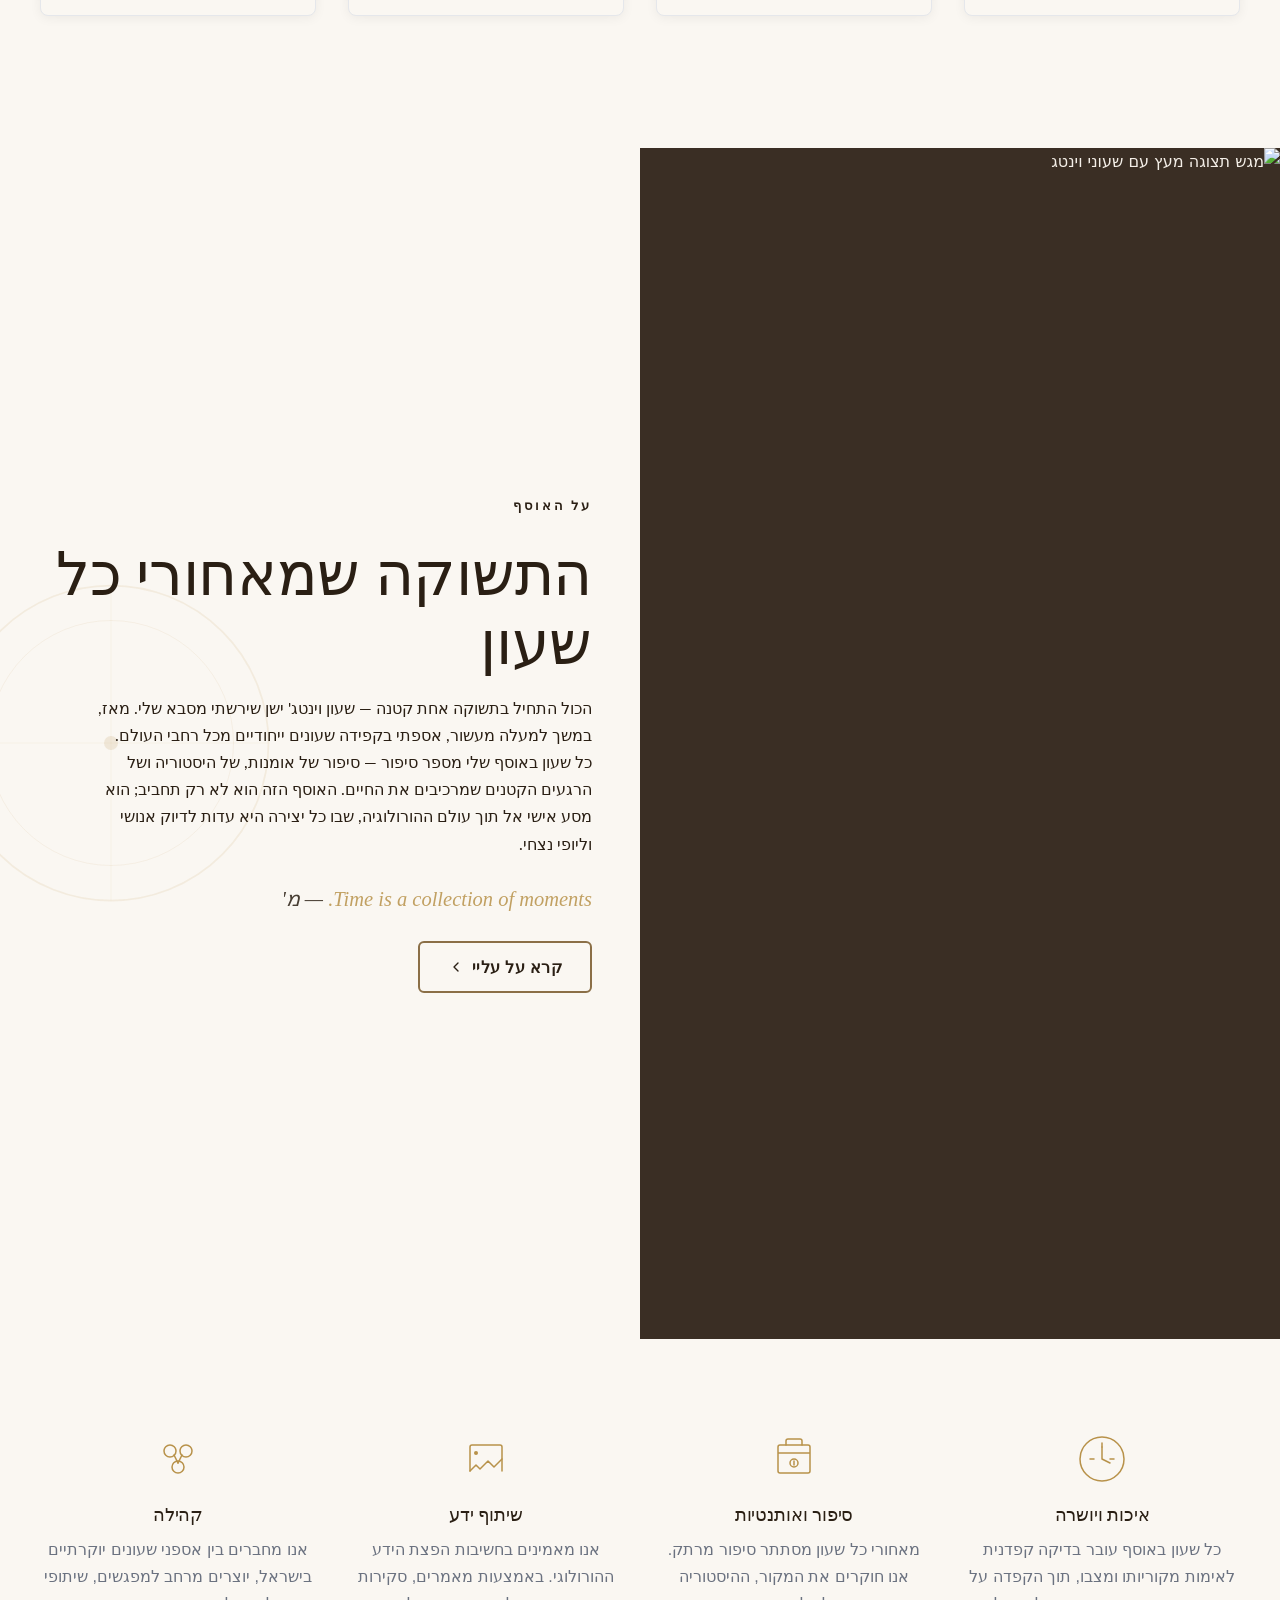
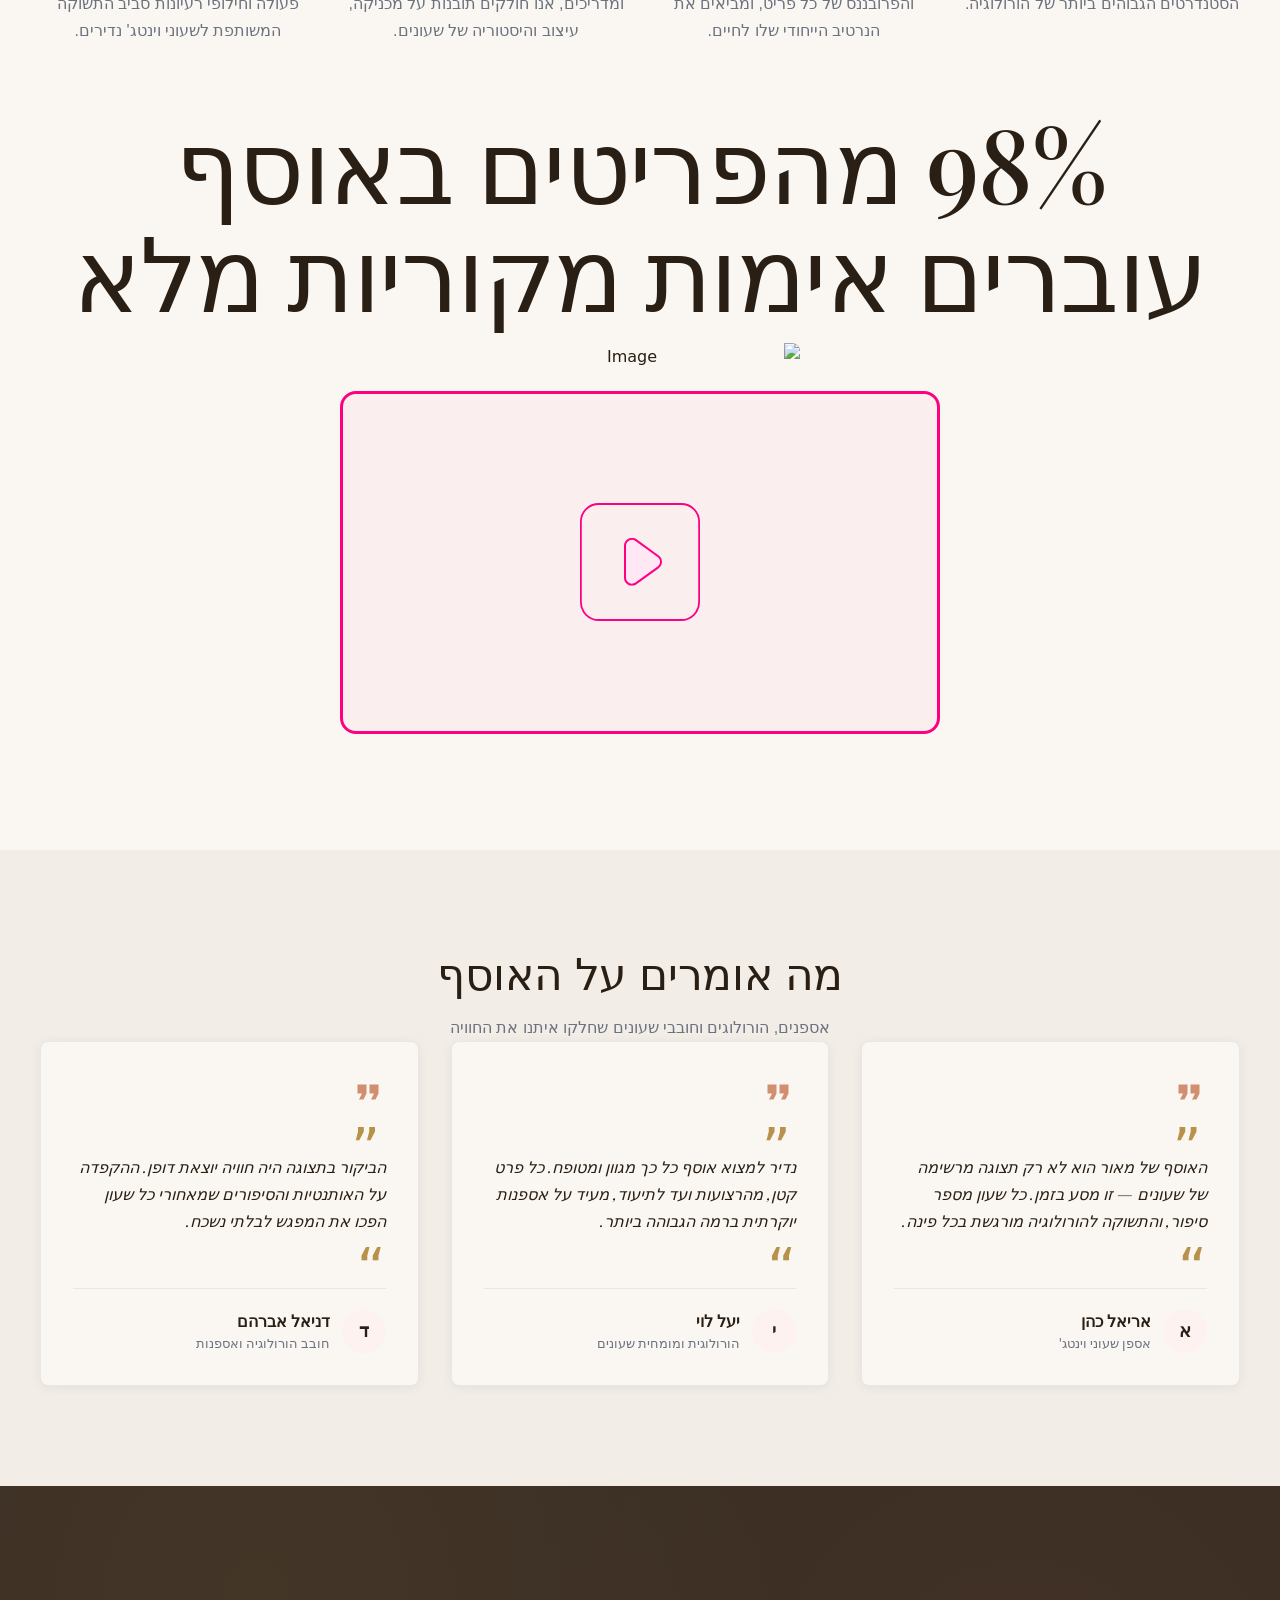
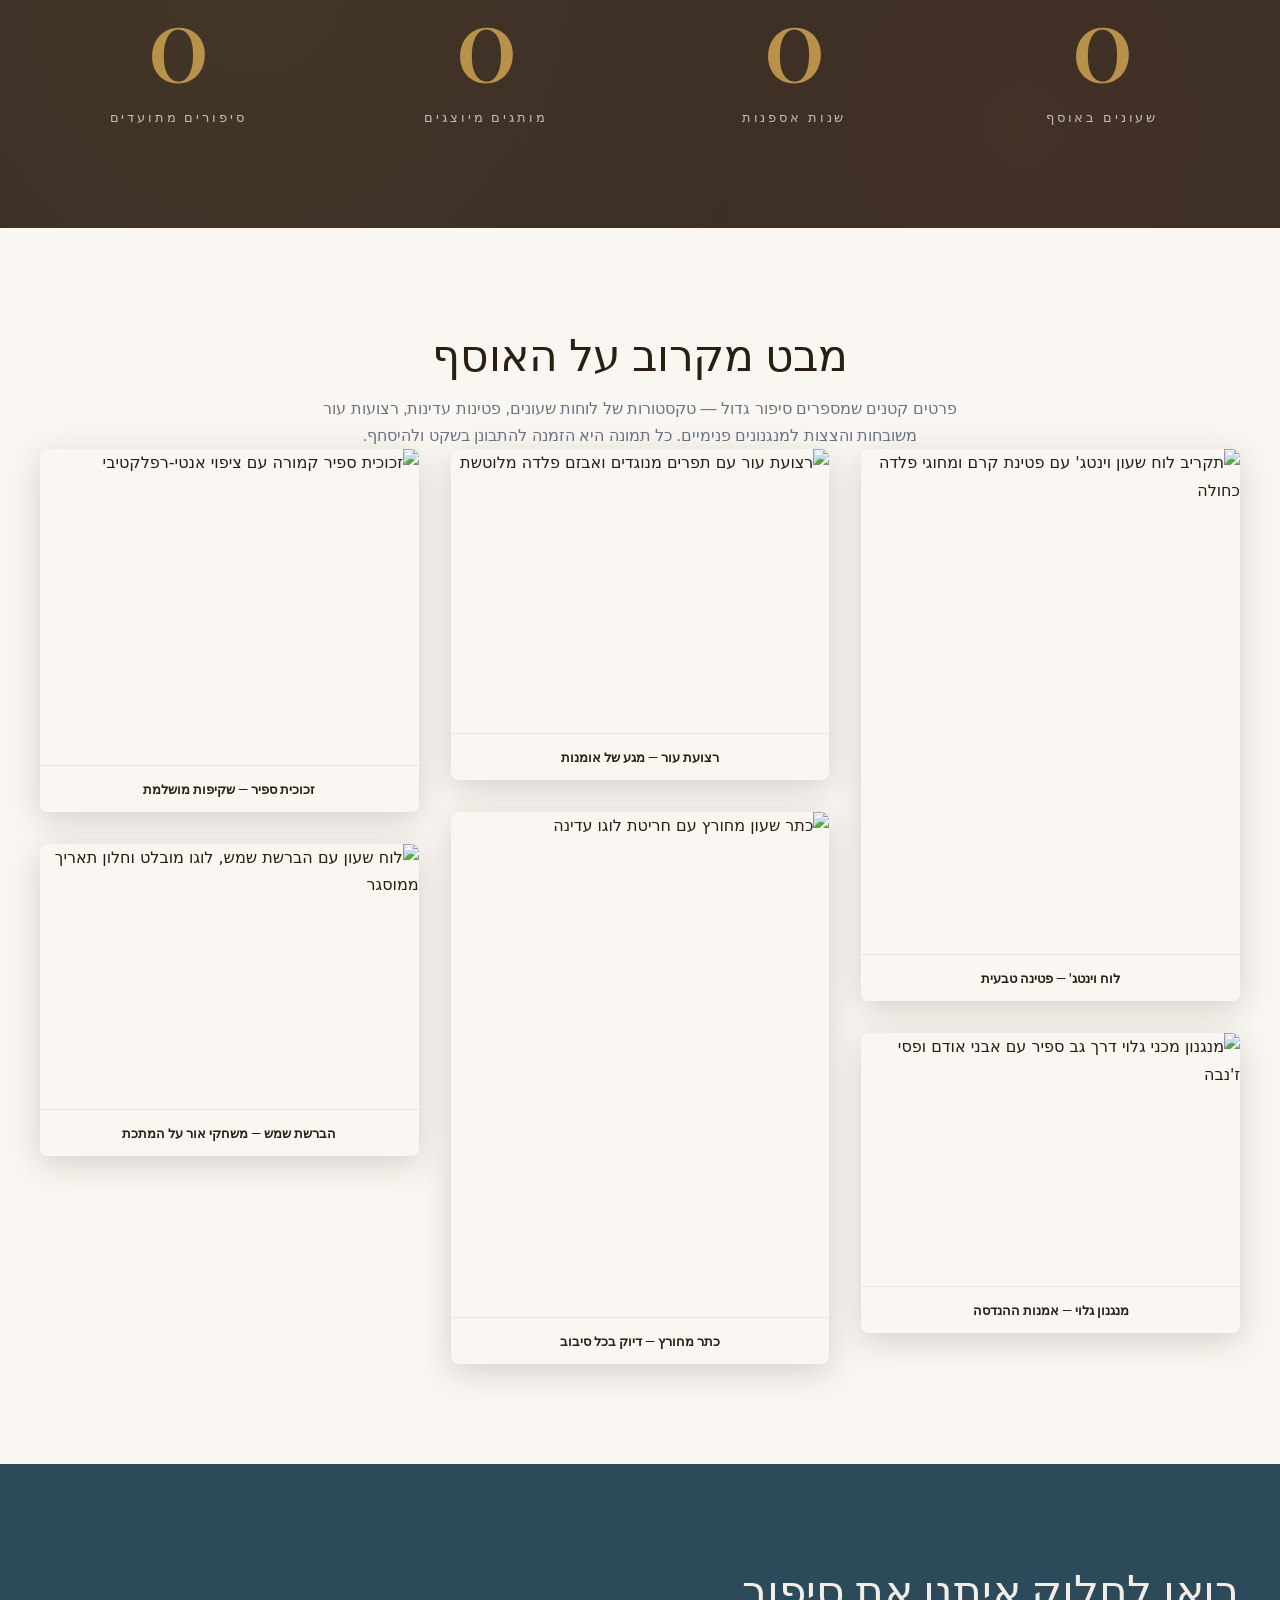
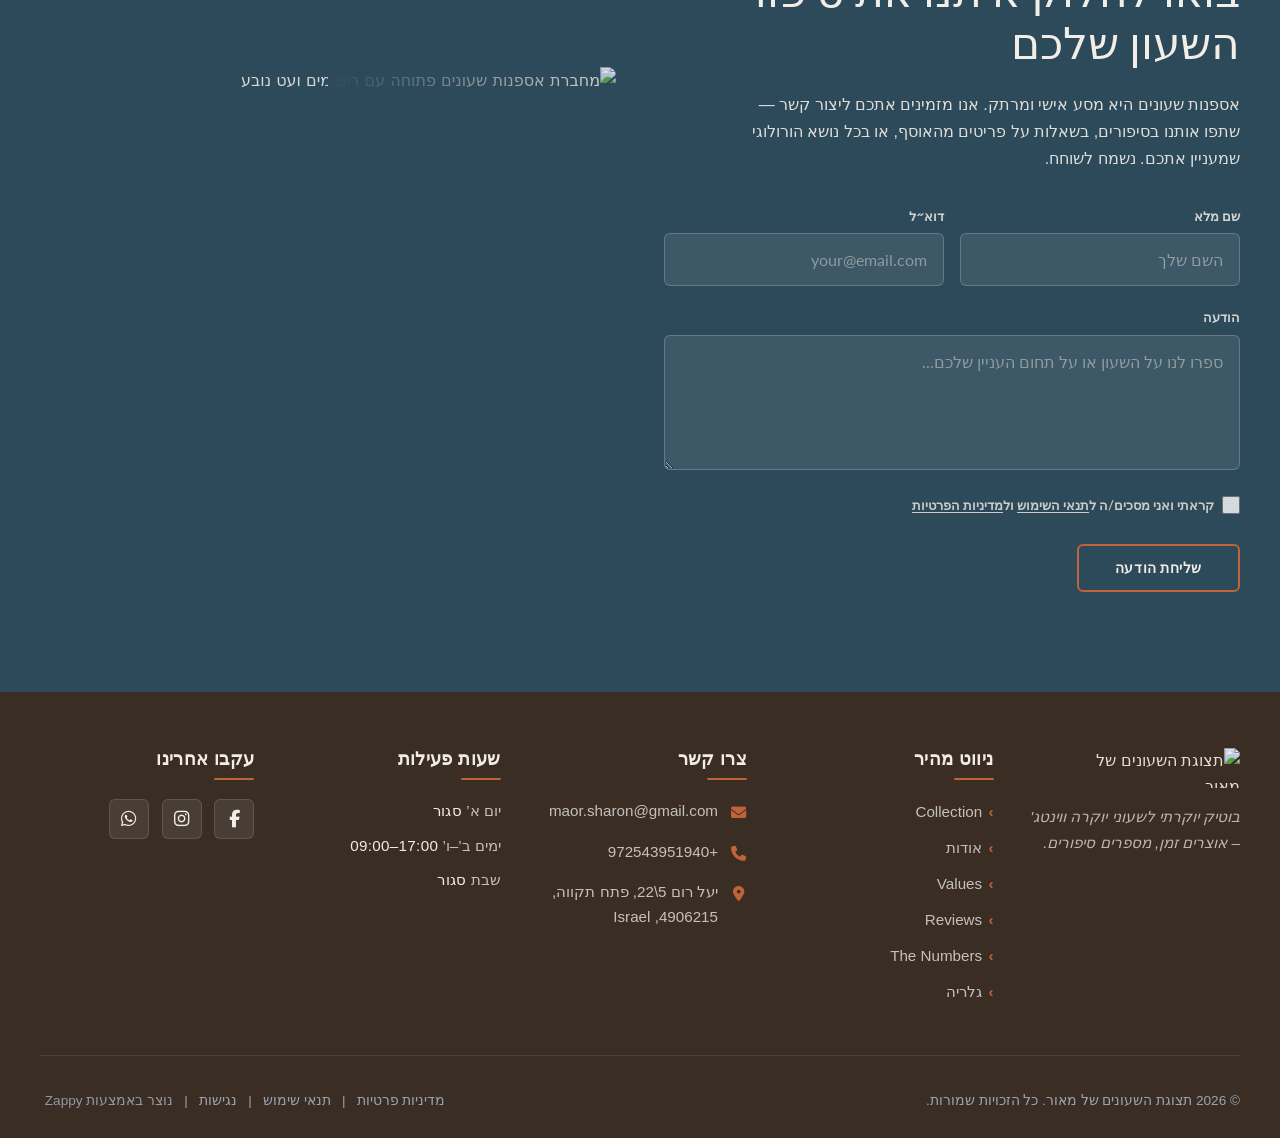
==== commit 810039d4: "Background sync: Progressive GitHub Sync" ====
--- a/index.html
+++ b/index.html
@@ -906,7 +906,7 @@
   
   <div class="hero-fade-content">
     <div class="editorial-grid">
-      <div class="editorial-text" data-reveal="" style="">
+      <div class="editorial-text" data-reveal="" >
         <p class="eyebrow">אוסף השעונים של מאור</p>
         <h1 class="display-xl">זמן. תשוקה.<br>סיפור.</h1>
         <p>מסע אל תוך עולם ההורולוגיה, שבו כל שעון מספר סיפור ייחודי של אומנות, דיוק ומורשת. האוסף הפרטי חושף יצירות מופת נדירות לצד קלאסיקות על-זמניות.</p>
@@ -1021,7 +1021,7 @@
     </aside>
 
     <!-- END Panel: Personal story, decorative watermark, and quote -->
-    <aside class="dualpanel-pane dualpanel-pane--end zappy-grid-item-no-stretch" data-reveal="" style="" data-grid-item-index="1">
+    <aside class="dualpanel-pane dualpanel-pane--end zappy-grid-item-no-stretch" data-reveal=""  data-grid-item-index="1">
       <!-- Decorative compass/clock illustration watermark -->
       <div class="index-about-section__watermark" aria-hidden="true">
         <svg viewBox="0 0 200 200" fill="none" xmlns="http://www.w3.org/2000/svg">
@@ -1101,7 +1101,7 @@
 
     </div>
 
-    <p class="statband-line" data-reveal="" style="">
+    <p class="statband-line" data-reveal="" >
       <span data-count-up="98" data-count-suffix="%" style="color: rgb(42, 31, 20) !important;">98%</span> מהפריטים באוסף עוברים אימות מקוריות מלא
     </p><div class="zappy-inserted-element" id="zappy-element-1782280280906-azcjhtawd" data-element-id="zappy-element-1782280280906-azcjhtawd" data-element-type="image" data-zappy-newly-inserted="true" style="max-width: 1232px; margin: 20px auto; text-align: center; justify-content: center;"><img src="/assets/watch-collection-horology-gallery-upload-1782279301516-ymu7t1.webp" alt="Image" style="width: 320px; height: auto; border-radius: 8px; max-width: 100%; object-fit: cover; margin-top: 20px; margin-bottom: 20px; object-position: 50% 50%; display: block; margin-right: auto !important; margin-left: auto !important;" data-element-type="image" data-element-id="zappy-element-1782280280906-azcjhtawd" id="zappy-element-1782280280906-azcjhtawd"></div><div class="zappy-inserted-element" id="zappy-element-1782283068056-fnx9k14lw" data-element-id="zappy-element-1782283068056-fnx9k14lw" data-element-type="video" data-zappy-newly-inserted="true" style="max-width: 1440px; margin: 20px auto; display: flex; justify-content: center;"><div style="width: 100%; max-width: 600px; display: block; margin-left: auto; margin-right: auto;"><div style="position: relative; width: 100%; max-width: 600px; height: 0px; padding-bottom: 56.25%; background: rgba(255, 0, 131, 0.03); border: 3px solid rgb(255, 0, 131); border-radius: 16px; overflow: hidden;" data-element-type="video" data-element-id="zappy-element-1782283068056-fnx9k14lw" id="zappy-element-1782283068056-fnx9k14lw"><div style="position: absolute; top: 0; left: 0; width: 100%; height: 100%; display: flex; align-items: center; justify-content: center; text-align: center;"><svg style="width: 120px; height: 120px; display: block;" viewBox="0 0 270 265" fill="none" xmlns="http://www.w3.org/2000/svg"><rect x="2" y="2" width="266" height="261" rx="40" stroke="#FF0083" stroke-width="4"></rect><g clip-path="url(#clip0_201_1806)"><path d="M102.5 91L112.5 82.5L123.5 81.5L175.5 119L182.5 131.5L178.5 142L125.5 180.5L116 183.5L109 181L102 172L102.5 91Z" fill="#FFE8F4"></path><path d="M177.228 117.668L127.264 81.483C121.838 77.496 114.723 76.929 108.729 79.9665C102.636 83.058 99 88.98 99 95.811V168.194C99 175.029 102.641 180.951 108.734 184.038C111.335 185.357 114.089 186.009 116.82 186.009C120.483 186.009 124.105 184.835 127.251 182.526L177.223 146.337L177.237 146.328C181.849 142.944 184.495 137.724 184.495 132C184.495 126.276 181.849 121.056 177.223 117.668H177.228ZM174.582 142.692L124.605 178.886C120.492 181.91 115.322 182.328 110.772 180.024C106.218 177.716 103.504 173.297 103.504 168.194V95.8065C103.504 90.708 106.223 86.289 110.772 83.976C112.703 82.995 114.736 82.5 116.82 82.5C119.587 82.5 122.283 83.4045 124.618 85.1235L174.587 121.308C178.029 123.833 180.005 127.73 180.005 132C180.005 136.271 178.034 140.163 174.587 142.692H174.582Z" fill="#FF0083"></path></g><defs><clipPath id="clip0_201_1806"><rect width="108" height="108" fill="white" transform="translate(81 78)"></rect></clipPath></defs></svg></div></div></div></div>
   </div>
--- a/styles.css
+++ b/styles.css
@@ -1,4 +1,12 @@
-
+/* Zappy custom media fonts:start */
+@font-face {
+  font-family: 'bangers latin 400 1782287256096 9e9oot';
+  src: url('assets/bangers-latin-400-normal-1782287256096-9e9oot.woff2') format('woff2');
+  font-weight: 400;
+  font-style: normal;
+  font-display: swap;
+}
+/* Zappy custom media fonts:end */
 
 /* Self-hosted fonts (Inter + Rubik for multi-language support) */
 
@@ -177,7 +185,9 @@
   --reveal-distance: 12px;
 
   --accent-font: 'Cormorant Garamond', cursive;
-}
+
+  --heading-font: 'bangers latin 400 1782287256096 9e9oot', sans-serif;
+  --font-heading: 'bangers latin 400 1782287256096 9e9oot', sans-serif;}
 
 *,
 *::before,
@@ -249,7 +259,7 @@
 h4,
 h5,
 h6 {
-  font-family: 'Playfair Display', serif;
+  font-family: 'bangers latin 400 1782287256096 9e9oot', sans-serif;
   font-weight: var(--weight-heading);
   line-height: var(--leading-heading);
   letter-spacing: var(--tracking-heading);
@@ -2051,7 +2061,7 @@
 
 /* ===== COLUMNS ===== */
 .footer-col h4 {
-  font-family: 'Playfair Display', 'Times New Roman', serif;
+  font-family: 'bangers latin 400 1782287256096 9e9oot', sans-serif;
   font-size: 1.15rem;
   font-weight: 600;
   color: var(--text-light);
@@ -2802,7 +2812,7 @@
 }
 
 .index-products-card-subtitle {
-  font-family: 'Lato', sans-serif;
+  font-family: 'bangers latin 400 1782287256096 9e9oot', sans-serif;
   font-size: var(--body);
   font-weight: var(--weight-body);
   line-height: var(--leading-body);
@@ -3389,7 +3399,7 @@
 }
 
 .index-features-section__text {
-  font-family: 'Lato', sans-serif;
+  font-family: 'bangers latin 400 1782287256096 9e9oot', sans-serif;
   font-size: var(--body);
   font-weight: var(--weight-body);
   line-height: var(--leading-body);
@@ -3460,7 +3470,7 @@
 }
 
 .index-testimonials-section .testimonials-header h2 {
-  font-family: 'Playfair Display', serif;
+  font-family: 'bangers latin 400 1782287256096 9e9oot', sans-serif;
   font-size: var(--h2);
   font-weight: var(--weight-heading, 700);
   color: var(--text-dark);
@@ -3471,7 +3481,7 @@
 }
 
 .index-testimonials-section .testimonials-subtitle {
-  font-family: 'Lato', sans-serif;
+  font-family: 'bangers latin 400 1782287256096 9e9oot', sans-serif;
   font-size: var(--body);
   font-weight: var(--weight-body, 400);
   color: var(--text-muted);
@@ -3729,7 +3739,7 @@
 }
 
 .index-gallery-section .gallery-subtitle {
-  font-family: 'Lato', sans-serif;
+  font-family: 'bangers latin 400 1782287256096 9e9oot', sans-serif;
   font-size: var(--body);
   font-weight: var(--weight-body, 400);
   line-height: var(--leading-body, 1.7);
@@ -3851,7 +3861,7 @@
 }
 
 .index-cta-section__subtitle {
-  font-family: 'Lato', sans-serif;
+  font-family: 'bangers latin 400 1782287256096 9e9oot', sans-serif;
   font-size: var(--body);
   font-weight: var(--weight-body);
   line-height: var(--leading-body);
@@ -4083,7 +4093,7 @@
 h1, h2, h3, h4, h5, h6,
 .display-xl,
 [class*="-headline"],
-[class*="-hero-headline"] { font-family: var(--font-display); }
+[class*="-hero-headline"] { font-family: 'bangers latin 400 1782287256096 9e9oot', sans-serif; }
 .font-accent { font-family: var(--accent-font, var(--font-display)); }
 
 
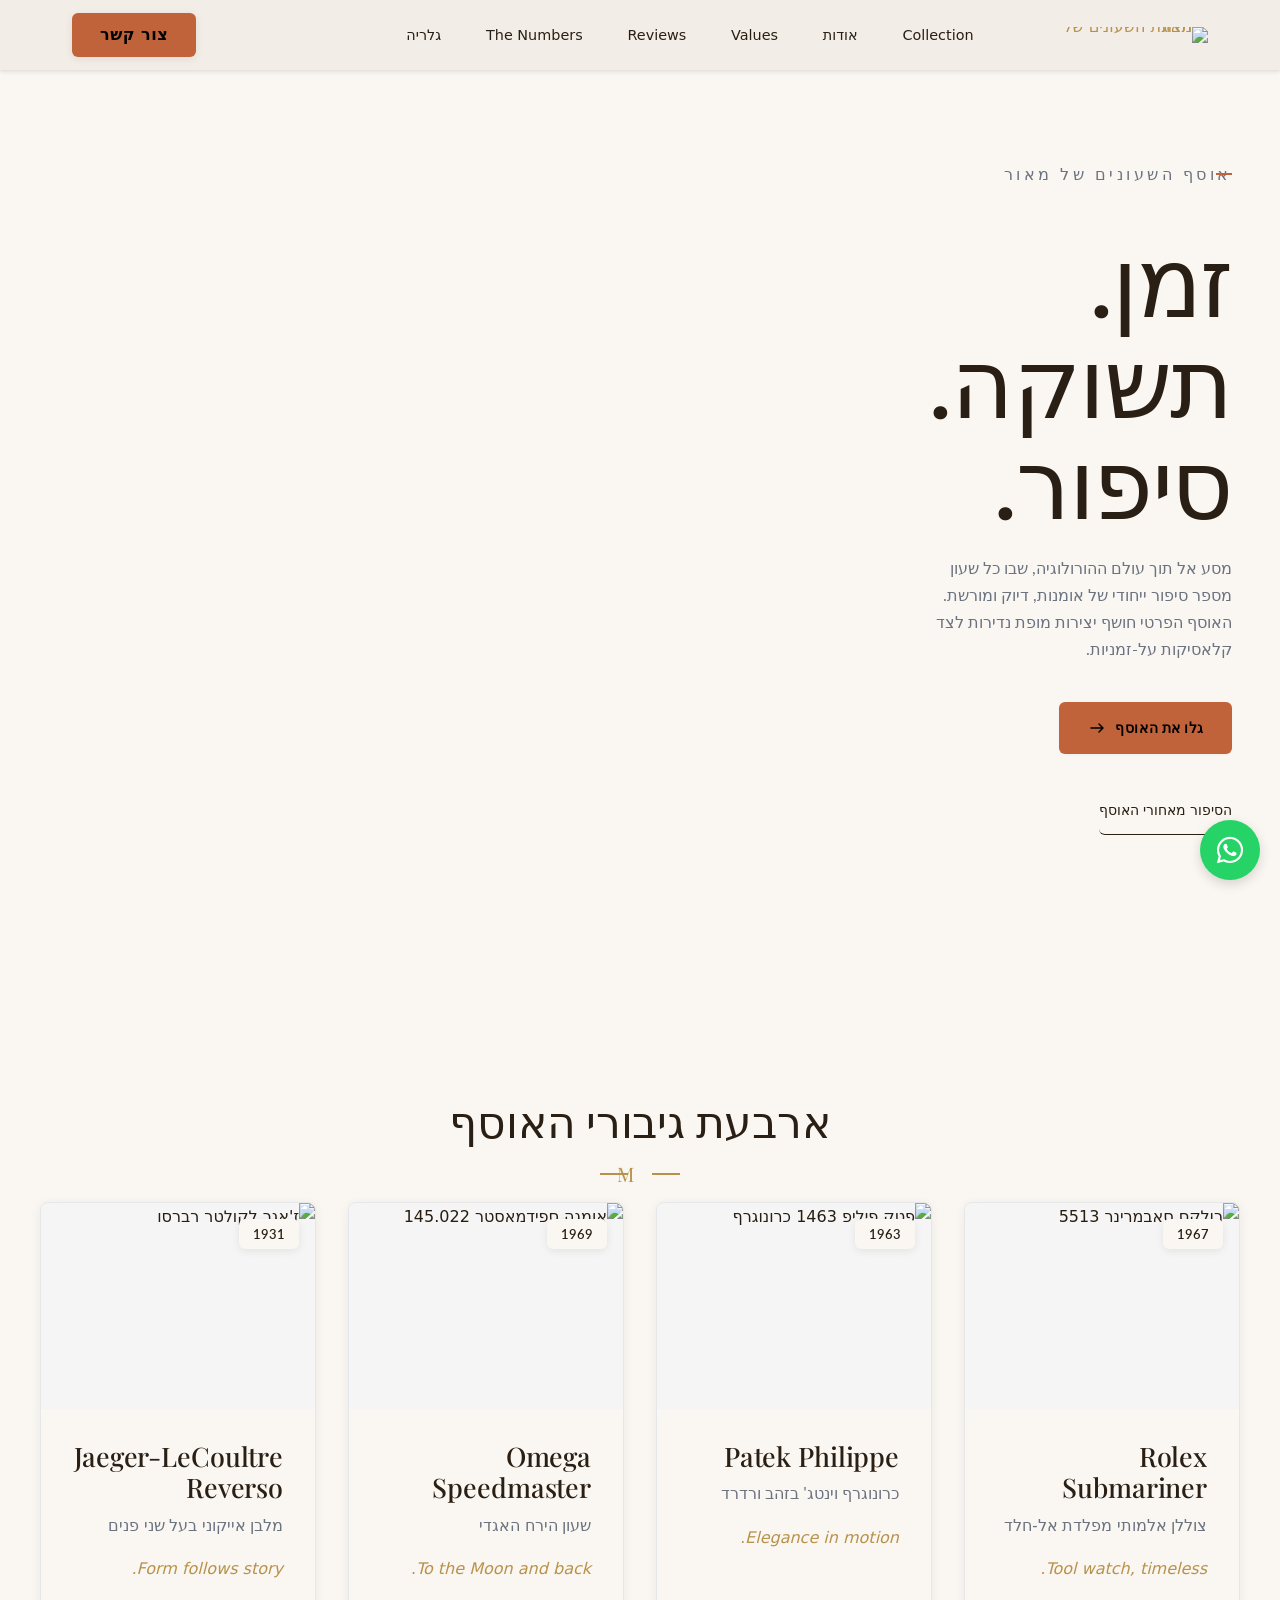
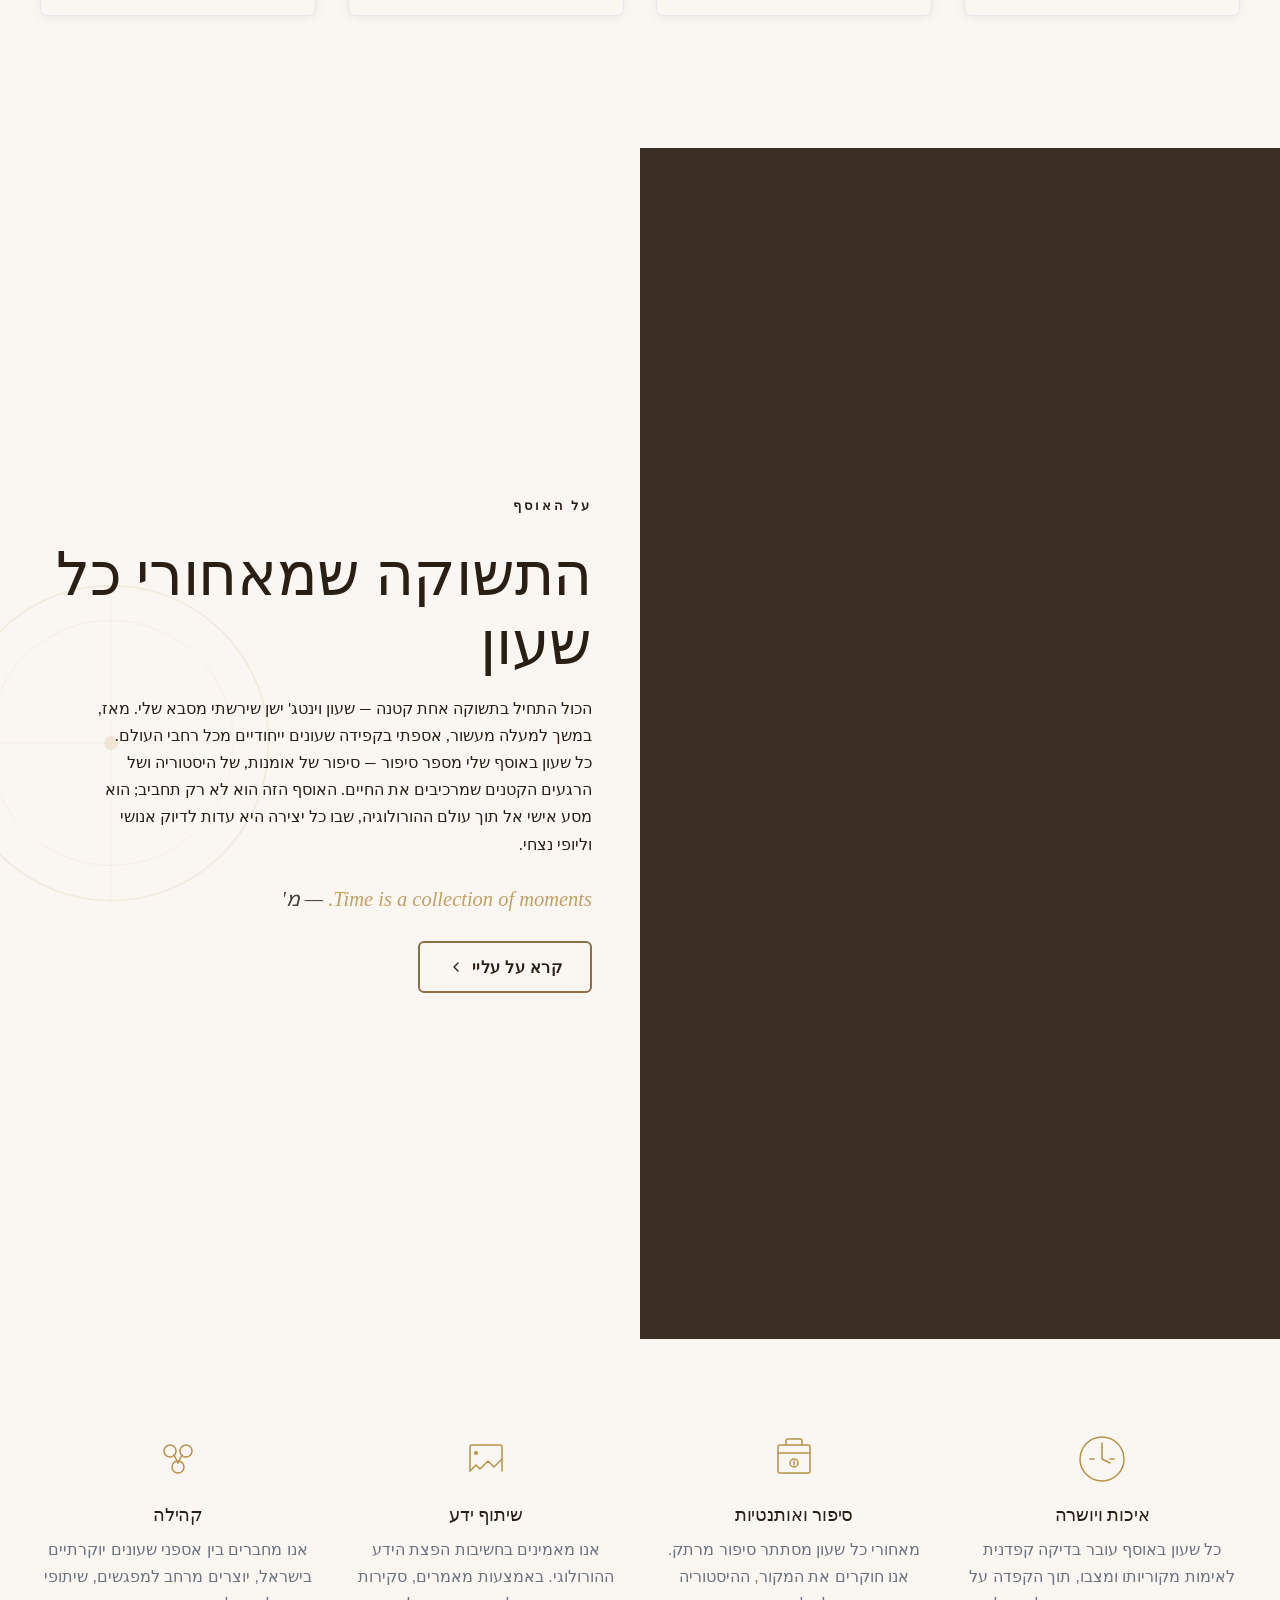
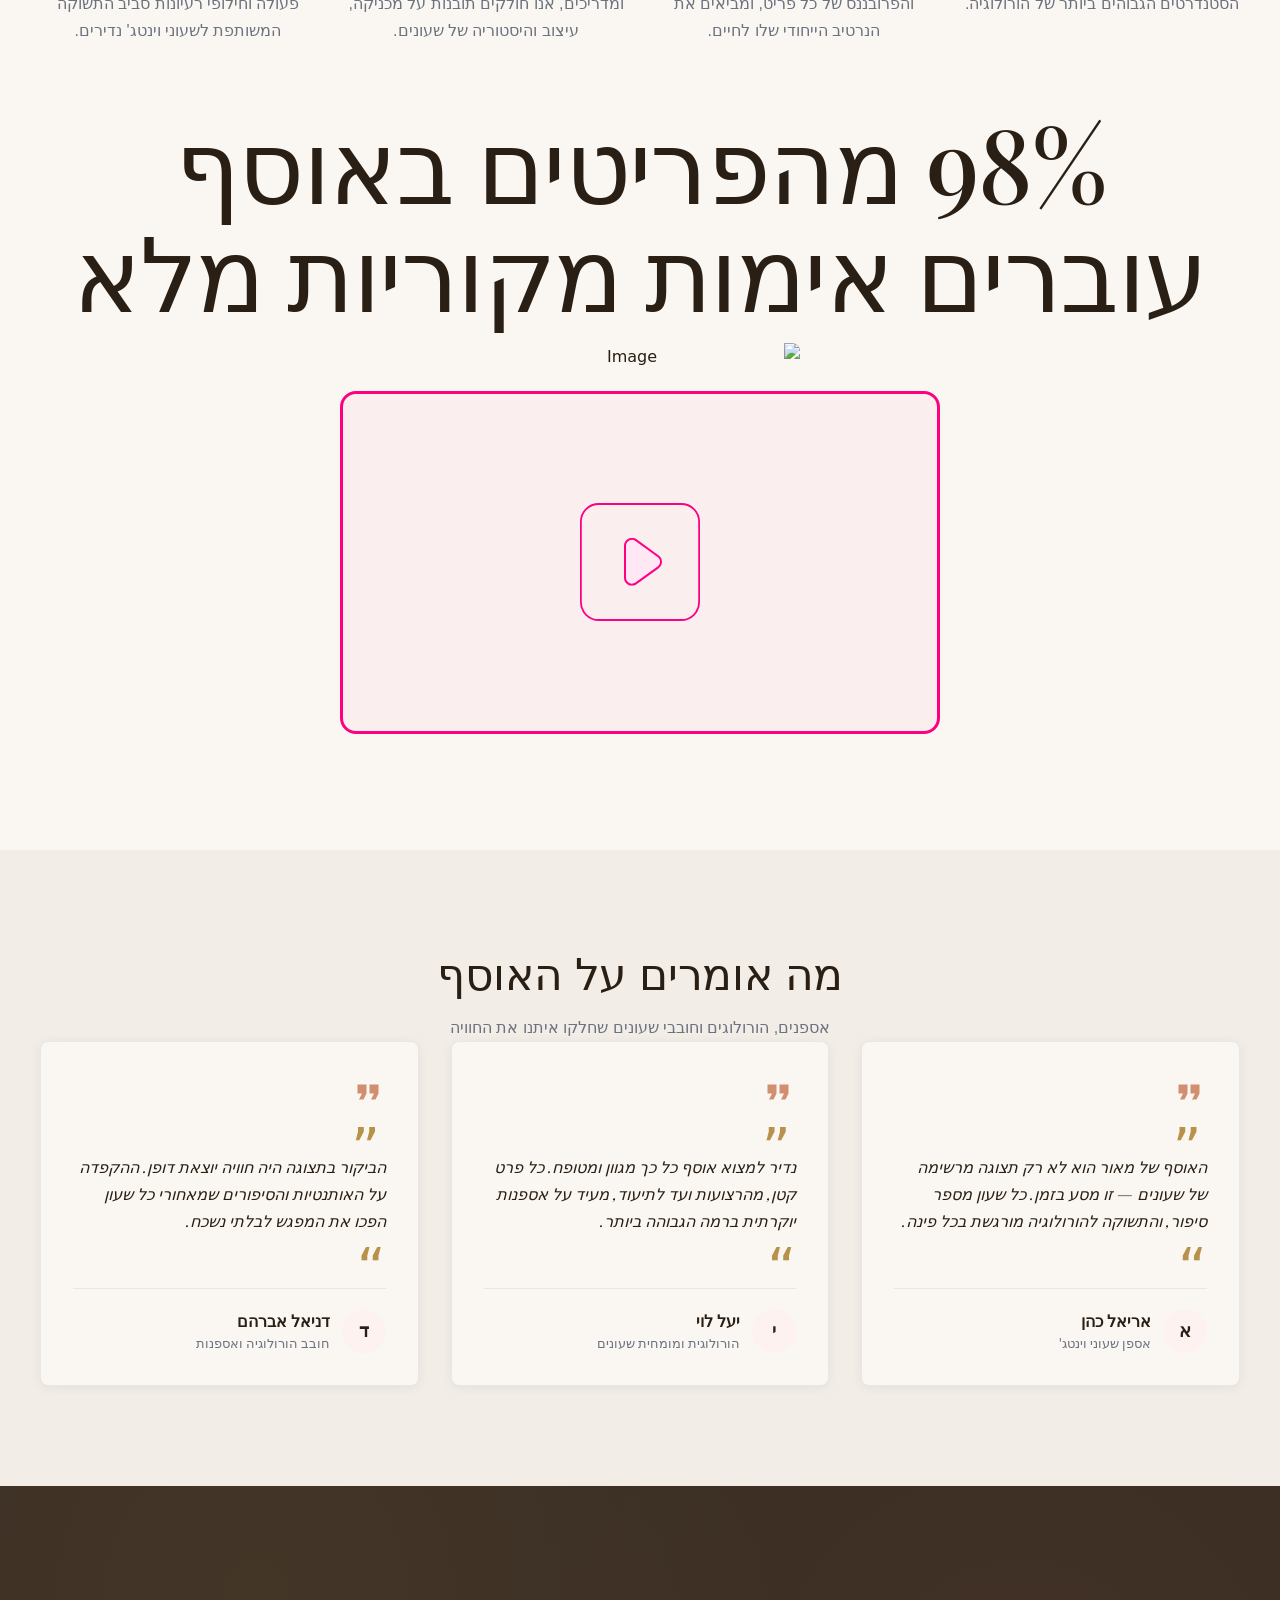
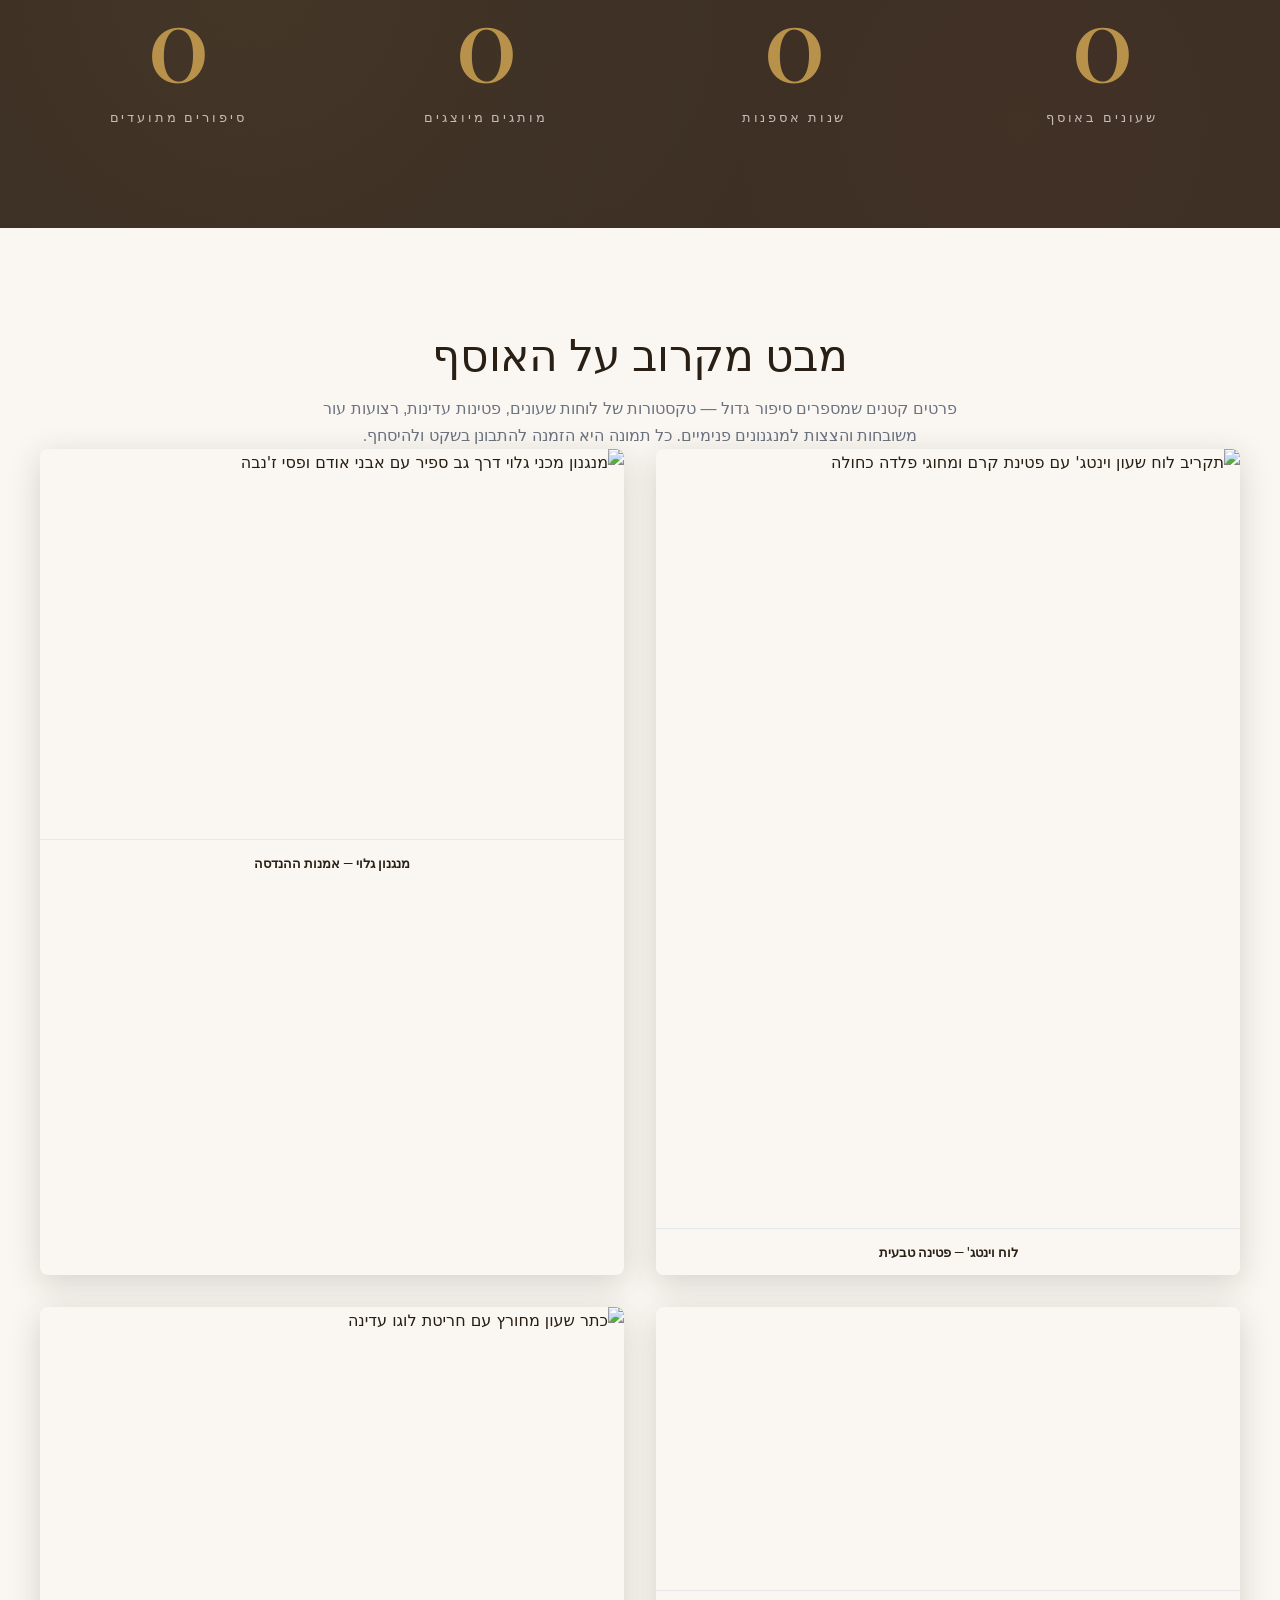
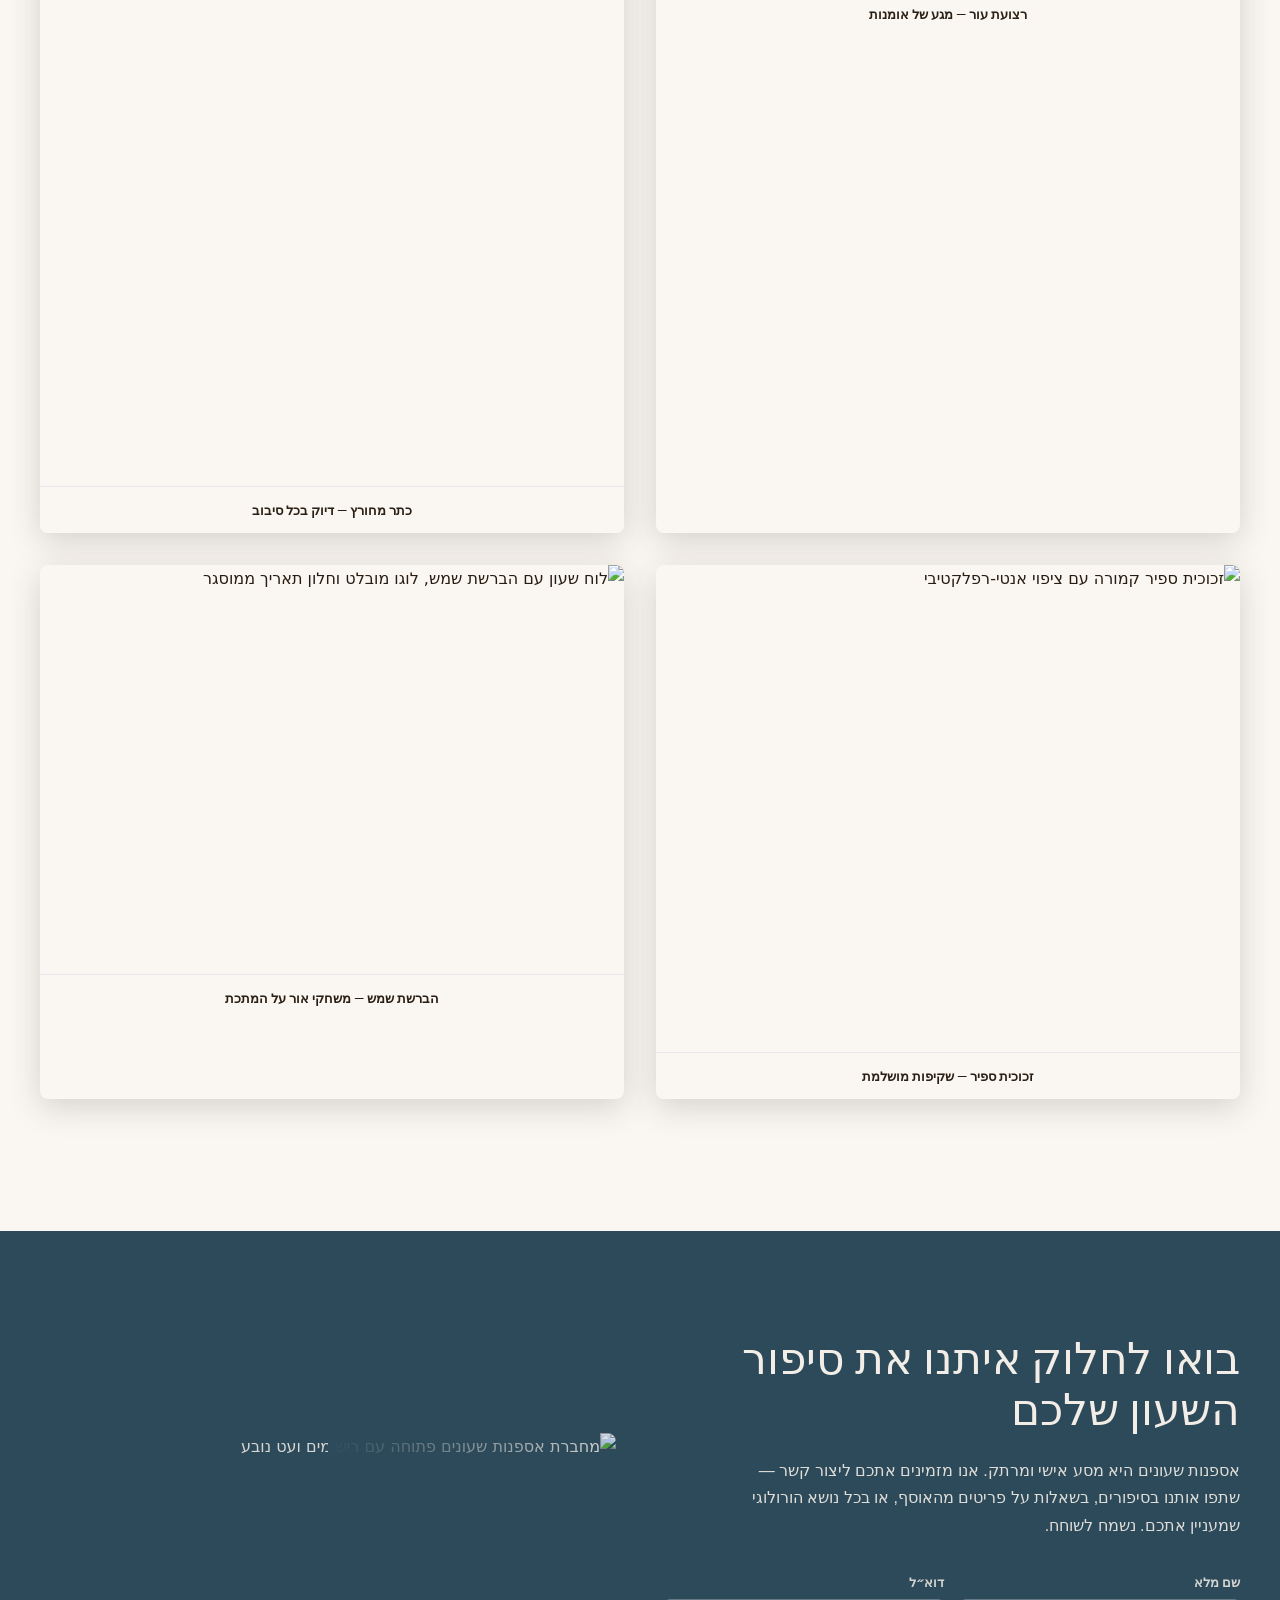
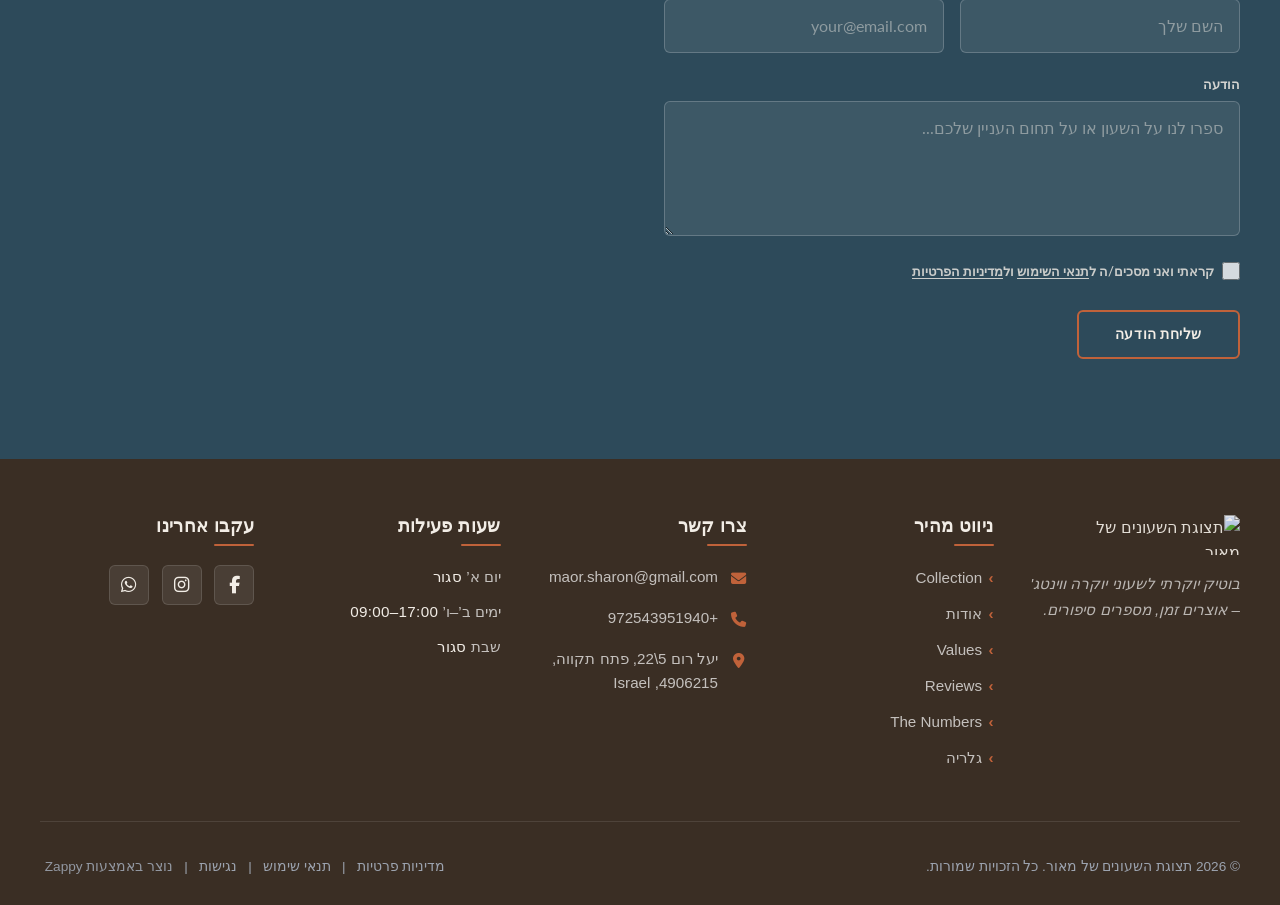
==== commit 5ece5126: "Incremental sync: 1 page(s) — update_image" ====
--- a/index.html
+++ b/index.html
@@ -906,7 +906,7 @@
   
   <div class="hero-fade-content">
     <div class="editorial-grid">
-      <div class="editorial-text" data-reveal="" >
+      <div class="editorial-text" data-reveal="" style="">
         <p class="eyebrow">אוסף השעונים של מאור</p>
         <h1 class="display-xl">זמן. תשוקה.<br>סיפור.</h1>
         <p>מסע אל תוך עולם ההורולוגיה, שבו כל שעון מספר סיפור ייחודי של אומנות, דיוק ומורשת. האוסף הפרטי חושף יצירות מופת נדירות לצד קלאסיקות על-זמניות.</p>
@@ -1021,7 +1021,7 @@
     </aside>
 
     <!-- END Panel: Personal story, decorative watermark, and quote -->
-    <aside class="dualpanel-pane dualpanel-pane--end zappy-grid-item-no-stretch" data-reveal=""  data-grid-item-index="1">
+    <aside class="dualpanel-pane dualpanel-pane--end zappy-grid-item-no-stretch" data-reveal="" style="" data-grid-item-index="1">
       <!-- Decorative compass/clock illustration watermark -->
       <div class="index-about-section__watermark" aria-hidden="true">
         <svg viewBox="0 0 200 200" fill="none" xmlns="http://www.w3.org/2000/svg">
@@ -1101,7 +1101,7 @@
 
     </div>
 
-    <p class="statband-line" data-reveal="" >
+    <p class="statband-line" data-reveal="" style="">
       <span data-count-up="98" data-count-suffix="%" style="color: rgb(42, 31, 20) !important;">98%</span> מהפריטים באוסף עוברים אימות מקוריות מלא
     </p><div class="zappy-inserted-element" id="zappy-element-1782280280906-azcjhtawd" data-element-id="zappy-element-1782280280906-azcjhtawd" data-element-type="image" data-zappy-newly-inserted="true" style="max-width: 1232px; margin: 20px auto; text-align: center; justify-content: center;"><img src="/assets/watch-collection-horology-gallery-upload-1782279301516-ymu7t1.webp" alt="Image" style="width: 320px; height: auto; border-radius: 8px; max-width: 100%; object-fit: cover; margin-top: 20px; margin-bottom: 20px; object-position: 50% 50%; display: block; margin-right: auto !important; margin-left: auto !important;" data-element-type="image" data-element-id="zappy-element-1782280280906-azcjhtawd" id="zappy-element-1782280280906-azcjhtawd"></div><div class="zappy-inserted-element" id="zappy-element-1782283068056-fnx9k14lw" data-element-id="zappy-element-1782283068056-fnx9k14lw" data-element-type="video" data-zappy-newly-inserted="true" style="max-width: 1440px; margin: 20px auto; display: flex; justify-content: center;"><div style="width: 100%; max-width: 600px; display: block; margin-left: auto; margin-right: auto;"><div style="position: relative; width: 100%; max-width: 600px; height: 0px; padding-bottom: 56.25%; background: rgba(255, 0, 131, 0.03); border: 3px solid rgb(255, 0, 131); border-radius: 16px; overflow: hidden;" data-element-type="video" data-element-id="zappy-element-1782283068056-fnx9k14lw" id="zappy-element-1782283068056-fnx9k14lw"><div style="position: absolute; top: 0; left: 0; width: 100%; height: 100%; display: flex; align-items: center; justify-content: center; text-align: center;"><svg style="width: 120px; height: 120px; display: block;" viewBox="0 0 270 265" fill="none" xmlns="http://www.w3.org/2000/svg"><rect x="2" y="2" width="266" height="261" rx="40" stroke="#FF0083" stroke-width="4"></rect><g clip-path="url(#clip0_201_1806)"><path d="M102.5 91L112.5 82.5L123.5 81.5L175.5 119L182.5 131.5L178.5 142L125.5 180.5L116 183.5L109 181L102 172L102.5 91Z" fill="#FFE8F4"></path><path d="M177.228 117.668L127.264 81.483C121.838 77.496 114.723 76.929 108.729 79.9665C102.636 83.058 99 88.98 99 95.811V168.194C99 175.029 102.641 180.951 108.734 184.038C111.335 185.357 114.089 186.009 116.82 186.009C120.483 186.009 124.105 184.835 127.251 182.526L177.223 146.337L177.237 146.328C181.849 142.944 184.495 137.724 184.495 132C184.495 126.276 181.849 121.056 177.223 117.668H177.228ZM174.582 142.692L124.605 178.886C120.492 181.91 115.322 182.328 110.772 180.024C106.218 177.716 103.504 173.297 103.504 168.194V95.8065C103.504 90.708 106.223 86.289 110.772 83.976C112.703 82.995 114.736 82.5 116.82 82.5C119.587 82.5 122.283 83.4045 124.618 85.1235L174.587 121.308C178.029 123.833 180.005 127.73 180.005 132C180.005 136.271 178.034 140.163 174.587 142.692H174.582Z" fill="#FF0083"></path></g><defs><clipPath id="clip0_201_1806"><rect width="108" height="108" fill="white" transform="translate(81 78)"></rect></clipPath></defs></svg></div></div></div></div>
   </div>
@@ -1197,33 +1197,33 @@
 
 <section data-band-index="6" id="gallery" class="index-gallery-section masonry-section" data-layout-spec="דף הבית-gallery" dir="rtl">
   <div class="gallery-container">
-    <header class="gallery-header" data-reveal="">
+    <header class="gallery-header" data-reveal="" style="">
       <h2 class="gallery-heading">מבט מקרוב על האוסף</h2>
       <p class="gallery-subtitle">פרטים קטנים שמספרים סיפור גדול — טקסטורות של לוחות שעונים, פטינות עדינות, רצועות עור משובחות והצצות למנגנונים פנימיים. כל תמונה היא הזמנה להתבונן בשקט ולהיסחף.</p>
     </header>
-    <div class="masonry-grid" data-reveal-stagger="">
-      <figure class="masonry-tile masonry-tile--tall">
-        <img data-placeholder="index-gallery-image-1" data-context="Extreme close-up of a vintage watch dial with cream patina, blued steel hands, and applied gold indices, warm studio lighting, shallow depth of field" width="600" height="800" src="/assets/site-index-gallery-image-1.webp" alt="תקריב לוח שעון וינטג' עם פטינת קרם ומחוגי פלדה כחולה" loading="lazy">
+    <div class="masonry-grid zappy-preserve-css-grid" data-reveal-stagger="" data-original-item-width="379" data-original-gap="normal 32px" style="--zappy-grid-cols: repeat(auto-fit, minmax(379px, 1fr)); grid-template-columns: repeat(auto-fit, minmax(379px, 1fr)); align-items: stretch !important;" data-zappy-explicit-columns="true">
+      <figure class="masonry-tile masonry-tile--tall" style="" data-grid-item-index="0">
+        <img data-placeholder="index-gallery-image-1" data-context="Extreme close-up of a vintage watch dial with cream patina, blued steel hands, and applied gold indices, warm studio lighting, shallow depth of field" width="600" height="800" src="/assets/site-index-gallery-image-1.webp" alt="תקריב לוח שעון וינטג' עם פטינת קרם ומחוגי פלדה כחולה" loading="lazy" data-element-type="image" data-element-id="img-1782287708732-heifq71p7" style="">
         <figcaption class="tile-caption">לוח וינטג' — פטינה טבעית</figcaption>
       </figure>
-      <figure class="masonry-tile">
-        <img data-placeholder="index-gallery-image-2" data-context="Close-up of a mechanical watch movement visible through a sapphire caseback, ruby jewels, Geneva stripes, warm golden tones" width="600" height="400" src="/assets/site-index-gallery-image-2.webp" alt="מנגנון מכני גלוי דרך גב ספיר עם אבני אודם ופסי ז'נבה" loading="lazy">
+      <figure class="masonry-tile" style="" data-grid-item-index="1">
+        <img data-placeholder="index-gallery-image-2" data-context="Close-up of a mechanical watch movement visible through a sapphire caseback, ruby jewels, Geneva stripes, warm golden tones" width="600" height="400" src="/assets/site-index-gallery-image-2.webp" alt="מנגנון מכני גלוי דרך גב ספיר עם אבני אודם ופסי ז'נבה" loading="lazy" data-element-type="image" data-element-id="img-1782287708732-mxaplw907" style="">
         <figcaption class="tile-caption">מנגנון גלוי — אמנות ההנדסה</figcaption>
       </figure>
-      <figure class="masonry-tile">
-        <img data-placeholder="index-gallery-image-3" data-context="Macro shot of a leather watch strap with visible grain texture, contrast stitching, and a polished steel buckle, warm brown tones" width="600" height="450" src="/assets/site-index-gallery-image-3.webp" alt="רצועת עור עם תפרים מנוגדים ואבזם פלדה מלוטשת" loading="lazy">
+      <figure class="masonry-tile" style="overflow: hidden !important;" data-grid-item-index="2">
+        <div data-zappy-zoom-wrapper="true" data-element-id="img-1782287708732-4cyxsioy9" data-element-type="image" data-zappy-zoom-wrapper-width="379px" data-zappy-zoom-wrapper-height="283px" data-zappy-zoom-wrapper-width-mode="px" data-zappy-zoom-wrapper-align="center" data-zappy-zoom-clip="true" data-zappy-wrapper-margins-applied="true" style="position: relative !important; overflow: hidden !important; width: 379px !important; max-width: 100% !important; margin-left: auto !important; margin-right: auto !important; height: 283px !important; display: block !important;"><img data-placeholder="index-gallery-image-3" data-context="Macro shot of a leather watch strap with visible grain texture, contrast stitching, and a polished steel buckle, warm brown tones" width="600" height="450" src="/assets/site-index-cta-background-1.webp" alt="רצועת עור עם תפרים מנוגדים ואבזם פלדה מלוטשת" data-element-type="image" data-element-id="img-1782287708732-4cyxsioy9" style="object-position: 50% 50% !important; display: block; width: 378.662px !important; height: 282.568px !important; object-fit: cover !important; max-width: 100% !important; margin-top: 0px !important; margin-bottom: 0px !important;" data-zappy-original-width="378.662109375" data-zappy-original-height="282.568359375" data-zappy-object-position="50% 50%" data-zappy-zoom="1"></div>
         <figcaption class="tile-caption">רצועת עור — מגע של אומנות</figcaption>
       </figure>
-      <figure class="masonry-tile masonry-tile--tall">
-        <img data-placeholder="index-gallery-image-4" data-context="Close-up of a fluted watch crown with engraved logo, side lighting emphasizing the texture and machining details" width="600" height="800" src="/assets/site-index-gallery-image-4.webp" alt="כתר שעון מחורץ עם חריטת לוגו עדינה" loading="lazy">
+      <figure class="masonry-tile masonry-tile--tall" style="" data-grid-item-index="3">
+        <img data-placeholder="index-gallery-image-4" data-context="Close-up of a fluted watch crown with engraved logo, side lighting emphasizing the texture and machining details" width="600" height="800" src="/assets/site-index-gallery-image-4.webp" alt="כתר שעון מחורץ עם חריטת לוגו עדינה" loading="lazy" data-element-type="image" data-element-id="img-1782287708732-umw37cqos" style="">
         <figcaption class="tile-caption">כתר מחורץ — דיוק בכל סיבוב</figcaption>
       </figure>
-      <figure class="masonry-tile">
-        <img data-placeholder="index-gallery-image-5" data-context="Artistic detail shot of a domed sapphire crystal with anti-reflective coating, subtle blue tint visible at the edge, soft reflections" width="600" height="500" src="/assets/site-index-gallery-image-5.webp" alt="זכוכית ספיר קמורה עם ציפוי אנטי-רפלקטיבי" loading="lazy">
+      <figure class="masonry-tile" style="" data-grid-item-index="4">
+        <img data-placeholder="index-gallery-image-5" data-context="Artistic detail shot of a domed sapphire crystal with anti-reflective coating, subtle blue tint visible at the edge, soft reflections" width="600" height="500" src="/assets/site-index-gallery-image-5.webp" alt="זכוכית ספיר קמורה עם ציפוי אנטי-רפלקטיבי" loading="lazy" data-element-type="image" data-element-id="img-1782287708732-rt3hhxf2i" style="">
         <figcaption class="tile-caption">זכוכית ספיר — שקיפות מושלמת</figcaption>
       </figure>
-      <figure class="masonry-tile">
-        <img data-placeholder="index-gallery-image-6" data-context="Extreme macro of a watch dial with sunburst brushing, applied logo, and date window with beveled frame, warm light" width="600" height="420" src="/assets/site-index-gallery-image-6.webp" alt="לוח שעון עם הברשת שמש, לוגו מובלט וחלון תאריך ממוסגר" loading="lazy">
+      <figure class="masonry-tile" style="" data-grid-item-index="5">
+        <img data-placeholder="index-gallery-image-6" data-context="Extreme macro of a watch dial with sunburst brushing, applied logo, and date window with beveled frame, warm light" width="600" height="420" src="/assets/site-index-gallery-image-6.webp" alt="לוח שעון עם הברשת שמש, לוגו מובלט וחלון תאריך ממוסגר" loading="lazy" data-element-type="image" data-element-id="img-1782287708732-gvuzu54h6" style="">
         <figcaption class="tile-caption">הברשת שמש — משחקי אור על המתכת</figcaption>
       </figure>
     </div>
